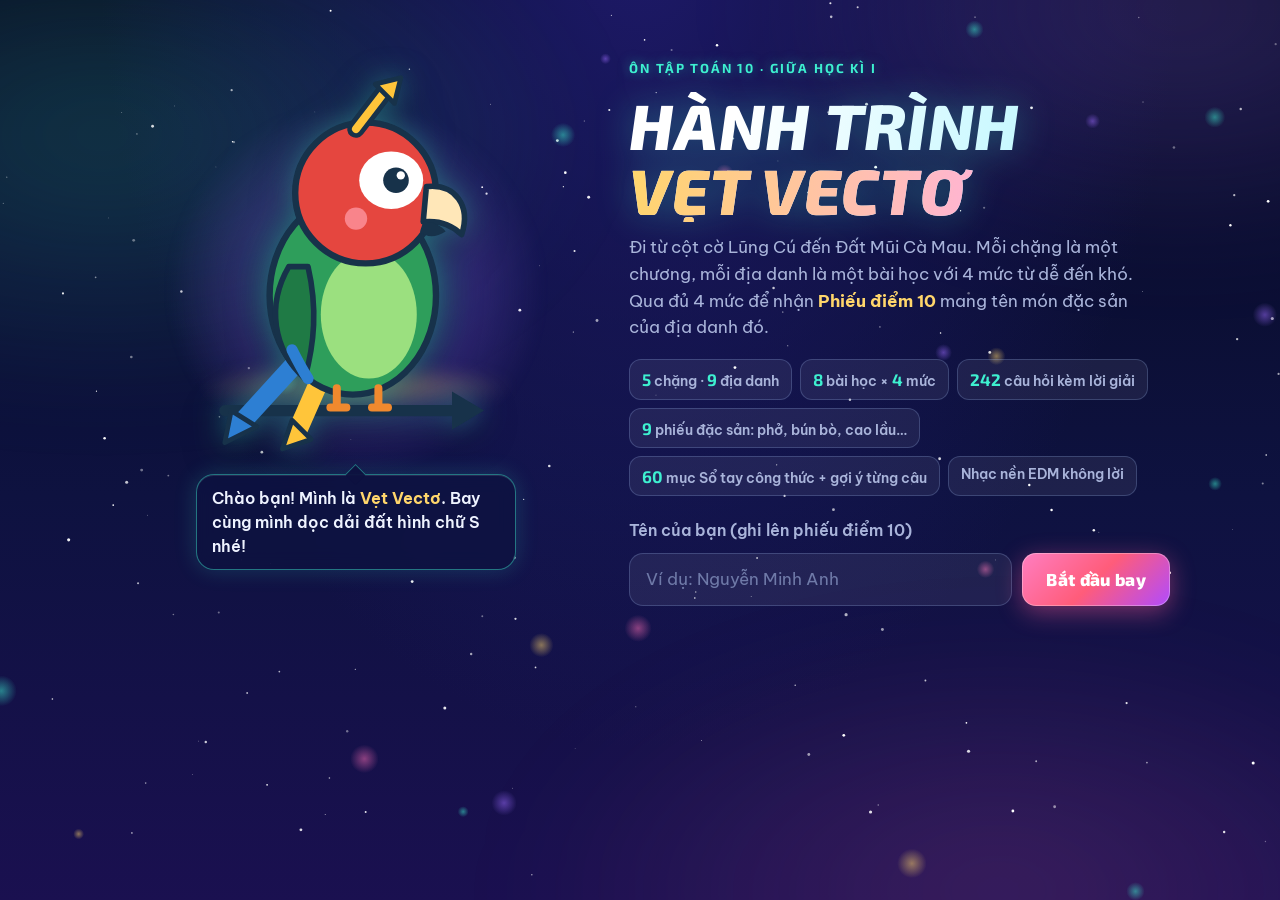
==== index.html @ 71b5158f "Tự luận dùng hạt mở lời giải (không chấm điểm); thêm hình minh họa bài thực tế - Hang Sơn Đoòng: bỏ " ====
<!doctype html>
<html lang="vi">
<head>
<meta charset="utf-8">
<meta name="viewport" content="width=device-width,initial-scale=1,viewport-fit=cover">
<title>Hành trình Vẹt Vectơ · Toán 10</title>
<meta name="description" content="Game ôn tập Toán 10 giữa học kì I: đi khắp bản đồ Việt Nam cùng Vẹt Vectơ, 4 mức Nhận biết – Vận dụng cao, nhận Phiếu điểm 10 đặc sản.">
<meta name="theme-color" content="#070A22">
<meta property="og:title" content="Hành trình Vẹt Vectơ · Toán 10">
<meta property="og:description" content="Ôn Toán 10 giữa kì I qua 8 địa danh Việt Nam, sổ tay công thức, hộp quẻ học tập.">
<link rel="icon" href="data:image/svg+xml,%3Csvg%20xmlns%3D%22http%3A//www.w3.org/2000/svg%22%20viewBox%3D%220%200%2060%2060%22%3E%3Cpath%20d%3D%22M30%208l4-7%203%208%22%20fill%3D%22%23FFC53A%22%20stroke%3D%22%2317324A%22%20stroke-width%3D%222%22%20stroke-linejoin%3D%22round%22/%3E%3Ccircle%20cx%3D%2228%22%20cy%3D%2232%22%20r%3D%2220%22%20fill%3D%22%23E5463F%22%20stroke%3D%22%2317324A%22%20stroke-width%3D%222.5%22/%3E%3Cellipse%20cx%3D%2235%22%20cy%3D%2228%22%20rx%3D%229%22%20ry%3D%228%22%20fill%3D%22%23fff%22/%3E%3Ccircle%20cx%3D%2236%22%20cy%3D%2228%22%20r%3D%223.4%22%20fill%3D%22%2317324A%22/%3E%3Cpath%20d%3D%22M44%2030c8%200%2012%206%209%2012-3-3-6-4-10-3z%22%20fill%3D%22%23FFE7B8%22%20stroke%3D%22%2317324A%22%20stroke-width%3D%222.2%22%20stroke-linejoin%3D%22round%22/%3E%3C/svg%3E">
<style>[hidden]{display:none!important}body{margin:0}</style>
</head>
<body>
<link rel="preconnect" href="https://fonts.googleapis.com">
<link rel="preconnect" href="https://fonts.gstatic.com" crossorigin>
<link rel="stylesheet" href="https://fonts.googleapis.com/css2?family=Exo+2:ital,wght@0,600;0,700;0,800;1,700;1,800&family=Be+Vietnam+Pro:wght@400;500;600;700&display=swap">
<style>
/* Layout: game board on a starry aurora night — glass HUD on top; luminous Vietnam map left, glass stage panel right (stacked on phones); quiz, rewards and holo cards open as full screens over the board. One deliberate dark world. */
:root{
  --night:#070A22; --night-2:#0E1240; --night-3:#1A1050;
  --glass:rgba(255,255,255,.065); --glass-2:rgba(255,255,255,.11); --glass-line:rgba(170,200,255,.22); --glass-hi:rgba(255,255,255,.35);
  --text:#EEF3FF; --text-soft:#A9B4DA; --text-dim:#6F7AA8;
  --aqua:#3EF0D0; --violet:#9B6BFF; --pink:#FF6FB5; --gold:#FFD66B; --gold-deep:#F2A93B; --sky-blue:#5CC8FF;
  --good:#37F2A0; --good-bg:rgba(55,242,160,.12); --bad:#FF5C7A; --bad-bg:rgba(255,92,122,.12);
  --lv1:linear-gradient(135deg,#5CC8FF,#3E7BFF); --lv2:linear-gradient(135deg,#3EF0D0,#1FA88F); --lv3:linear-gradient(135deg,#FFD66B,#F28A2E); --lv4:linear-gradient(135deg,#FF6FB5,#B04BFF);
  --red:linear-gradient(135deg,#FF6FB5,#FF5C7A);
  --sea:#0C1C4A; --sea-ink:#8FD8FF; --land:#2BC48A; --land-edge:#B6FFE0; --neighbor:#141238; --neighbor-ink:#5B5E9C;
  --display:"Exo 2","Be Vietnam Pro",system-ui,sans-serif;
  --body:"Be Vietnam Pro",system-ui,-apple-system,"Segoe UI",sans-serif;
  --r:20px;
  color-scheme:dark;
}
*{box-sizing:border-box}
html,body{height:100%}
body{margin:0;font-family:var(--body);font-size:16px;line-height:1.55;color:var(--text);background:var(--night);
  background-image:radial-gradient(ellipse at 50% -10%,#1E1A6B 0,transparent 60%),linear-gradient(180deg,var(--night) 0,var(--night-2) 55%,var(--night-3) 100%);
  background-attachment:fixed;overflow-x:hidden}
body::before{content:"";position:fixed;inset:-20%;z-index:-2;pointer-events:none;filter:blur(60px);opacity:.55;
  background:radial-gradient(40% 30% at 20% 25%,rgba(62,240,208,.35),transparent 70%),radial-gradient(35% 28% at 80% 15%,rgba(155,107,255,.45),transparent 70%),radial-gradient(40% 30% at 70% 85%,rgba(255,111,181,.28),transparent 70%);
  animation:aurora 22s ease-in-out infinite alternate}
@keyframes aurora{0%{transform:translate3d(0,0,0) rotate(0)}50%{transform:translate3d(3%,-2%,0) rotate(6deg)}100%{transform:translate3d(-3%,2%,0) rotate(-4deg)}}
#sky{position:fixed;inset:0;z-index:-1;pointer-events:none;width:100%;height:100%}
button{font:inherit;color:inherit;cursor:pointer}
button:focus-visible,input:focus-visible,textarea:focus-visible,[tabindex]:focus-visible{outline:2px solid var(--gold);outline-offset:3px}
h1,h2,h3{font-family:var(--display);line-height:1.15;margin:0;text-wrap:balance;letter-spacing:.01em}
.sr{position:absolute;width:1px;height:1px;overflow:hidden;clip:rect(0 0 0 0)}
.glass{background:var(--glass);border:1px solid var(--glass-line);backdrop-filter:blur(14px) saturate(140%);-webkit-backdrop-filter:blur(14px) saturate(140%)}

/* ---------- HUD ---------- */
.hud{position:sticky;top:env(safe-area-inset-top,0px);z-index:30;display:flex;align-items:center;gap:10px;flex-wrap:wrap;
  padding:10px 16px;background:rgba(9,12,40,.62);backdrop-filter:blur(16px);-webkit-backdrop-filter:blur(16px);border-bottom:1px solid var(--glass-line);box-shadow:0 10px 30px rgba(0,0,0,.25)}
.brand{display:flex;align-items:center;gap:8px;margin-right:auto;background:none;border:0;padding:0}
.brand svg{width:40px;height:40px;filter:drop-shadow(0 0 8px rgba(255,111,181,.6))}
.brand b{font-family:var(--display);font-size:1.35rem;font-weight:800;font-style:italic;letter-spacing:.02em;
  background:linear-gradient(90deg,#fff,var(--aqua));-webkit-background-clip:text;background-clip:text;color:transparent}
.brand b span{background:linear-gradient(90deg,var(--gold),var(--pink));-webkit-background-clip:text;background-clip:text;color:transparent}
.chip{display:inline-flex;align-items:center;gap:6px;padding:4px 12px 4px 6px;border-radius:999px;background:var(--glass);border:1px solid var(--glass-line);
  font-family:var(--display);font-weight:700;font-size:1.05rem;font-variant-numeric:tabular-nums;white-space:nowrap;box-shadow:inset 0 1px 0 rgba(255,255,255,.12)}
.chip svg{width:24px;height:24px;flex:none;filter:drop-shadow(0 0 6px rgba(255,214,107,.55))}
button.chip:hover{border-color:var(--gold);box-shadow:0 0 16px rgba(255,214,107,.35)}
.iconbtn{width:42px;height:42px;border-radius:12px;border:1px solid var(--glass-line);background:var(--glass);display:grid;place-items:center;color:var(--text)}
.iconbtn svg{width:22px;height:22px}
.iconbtn:hover{border-color:var(--aqua);box-shadow:0 0 14px rgba(62,240,208,.35)}
.player{font-weight:600;color:var(--text-soft);font-size:.9rem;max-width:12ch;overflow:hidden;text-overflow:ellipsis;white-space:nowrap}

main{padding-inline:16px;padding-block:18px 40px;max-width:1240px;margin:0 auto;position:relative}
.screen[hidden]{display:none!important}
.screen{animation:fadeup .45s ease both}
@keyframes fadeup{from{opacity:.001;transform:translateY(10px)}to{opacity:1;transform:none}}

/* ---------- buttons ---------- */
.btn{position:relative;overflow:hidden;display:inline-flex;align-items:center;justify-content:center;gap:8px;border:0;border-radius:14px;padding:12px 24px;
  font-family:var(--display);font-weight:800;font-size:1.08rem;letter-spacing:.02em;color:#2A1600;
  background:linear-gradient(180deg,#FFE9A3,var(--gold) 45%,var(--gold-deep));box-shadow:0 0 0 1px rgba(255,255,255,.35) inset,0 6px 22px rgba(255,190,80,.35);transition:transform .12s, box-shadow .2s, filter .2s}
.btn::after{content:"";position:absolute;top:0;left:-60%;width:40%;height:100%;background:linear-gradient(100deg,transparent,rgba(255,255,255,.55),transparent);transform:skewX(-20deg);transition:left .6s}
.btn:hover::after{left:120%}
.btn:hover{filter:brightness(1.07);box-shadow:0 0 0 1px rgba(255,255,255,.4) inset,0 8px 30px rgba(255,190,80,.5)}
.btn:active{transform:translateY(2px) scale(.98)}
.btn.red{color:#fff;background:linear-gradient(135deg,#FF7EC1,#FF5C7A 50%,#B04BFF);box-shadow:0 0 0 1px rgba(255,255,255,.3) inset,0 6px 24px rgba(255,92,150,.45)}
.btn.green{color:#04261C;background:linear-gradient(135deg,#9BFFE8,var(--aqua) 50%,#1FC9A6);box-shadow:0 0 0 1px rgba(255,255,255,.35) inset,0 6px 24px rgba(62,240,208,.4)}
.btn.ghost{color:var(--text);background:var(--glass);border:1px solid var(--glass-line);box-shadow:inset 0 1px 0 rgba(255,255,255,.12)}
.btn.ghost:hover{border-color:var(--aqua);box-shadow:0 0 18px rgba(62,240,208,.3)}
.btn:disabled{opacity:.4;cursor:not-allowed;transform:none;filter:none}
.btn.small{padding:8px 16px;font-size:.98rem;border-radius:12px}

/* ---------- welcome ---------- */
.welcome{display:grid;grid-template-columns:minmax(0,1fr) minmax(0,1.1fr);gap:28px;align-items:center;max-width:1060px;margin:3vh auto 0}
.welcome .stage{position:relative;display:flex;flex-direction:column;align-items:center;gap:18px}
.welcome .stage::before{content:"";position:absolute;top:4%;left:50%;width:min(380px,90%);aspect-ratio:1;transform:translateX(-50%);border-radius:50%;
  background:radial-gradient(circle,rgba(62,240,208,.35),rgba(155,107,255,.18) 45%,transparent 70%);filter:blur(6px);animation:breathe 4s ease-in-out infinite}
.welcome .stage::after{content:"";position:absolute;top:58%;left:50%;width:min(320px,80%);height:46px;transform:translateX(-50%);border-radius:50%;
  background:radial-gradient(ellipse,rgba(255,214,107,.5),transparent 70%);filter:blur(8px)}
@keyframes breathe{0%,100%{opacity:.75;transform:translateX(-50%) scale(.96)}50%{opacity:1;transform:translateX(-50%) scale(1.04)}}
.welcome .stage .big-parrot{width:min(320px,80%);position:relative;z-index:1}
.welcome .bubble{max-width:320px;position:relative;z-index:1}
.welcome h1{font-size:clamp(2.4rem,5.4vw,4rem);font-weight:800;font-style:italic;text-transform:uppercase;line-height:1.02;
  background:linear-gradient(100deg,#fff 10%,#BFF7FF 40%,var(--aqua) 60%,#fff 90%);background-size:200% 100%;-webkit-background-clip:text;background-clip:text;color:transparent;
  filter:drop-shadow(0 0 18px rgba(62,240,208,.35));animation:sheen 6s linear infinite}
.welcome h1 em{font-style:italic;display:block;background:linear-gradient(100deg,var(--gold),#FFB3D6,var(--pink),var(--gold));background-size:200% 100%;-webkit-background-clip:text;background-clip:text;color:transparent;animation:sheen 5s linear infinite}
@keyframes sheen{to{background-position:-200% 0}}
.welcome .lead{font-size:1.08rem;color:var(--text-soft);max-width:48ch;margin:12px 0 18px}
.welcome .lead b{color:var(--gold)}
.facts{display:flex;flex-wrap:wrap;gap:8px;margin:0 0 22px;padding:0;list-style:none}
.facts li{background:var(--glass);border:1px solid var(--glass-line);border-radius:12px;padding:6px 12px;font-weight:600;font-size:.9rem;color:var(--text-soft)}
.facts li b{font-family:var(--display);color:var(--aqua);font-size:1.05rem}
.namebox{display:flex;gap:10px;flex-wrap:wrap}
.namebox input{flex:1 1 220px;min-width:0;font:inherit;font-size:1.08rem;padding:12px 16px;border-radius:14px;border:1px solid var(--glass-line);background:rgba(255,255,255,.07);color:var(--text)}
.namebox input::placeholder{color:var(--text-dim)}
.namebox input:focus{border-color:var(--aqua);box-shadow:0 0 0 3px rgba(62,240,208,.18)}
.namebox label{flex-basis:100%;font-weight:600;color:var(--text-soft)}
.eyebrow{font-family:var(--display);font-weight:700;font-size:.82rem;letter-spacing:.14em;text-transform:uppercase;color:var(--aqua);text-shadow:0 0 12px rgba(62,240,208,.5)}

/* ---------- parrot ---------- */
.parrot{overflow:visible;filter:drop-shadow(0 0 14px rgba(62,240,208,.35)) drop-shadow(0 10px 18px rgba(0,0,0,.35))}
.parrot .eye-happy,.parrot .eye-sad{display:none}
.parrot.happy .eye-open,.parrot.sad .eye-open{display:none}
.parrot.happy .eye-happy{display:inline}
.parrot.sad .eye-sad{display:inline}
.parrot .bob{animation:bob 2.6s ease-in-out infinite;transform-origin:100px 200px}
.parrot.jump .bob{animation:jump .6s ease-out}
.parrot.shake .bob{animation:shake .5s ease-in-out}
.parrot .crest{transform-origin:112px 36px;animation:crest 3.2s ease-in-out infinite}
.parrot.happy{filter:drop-shadow(0 0 22px rgba(55,242,160,.7)) drop-shadow(0 10px 18px rgba(0,0,0,.35))}
.parrot.sad{filter:drop-shadow(0 0 18px rgba(255,92,122,.6)) drop-shadow(0 10px 18px rgba(0,0,0,.35))}
@keyframes bob{0%,100%{transform:translateY(0)}50%{transform:translateY(-6px)}}
@keyframes jump{0%{transform:translateY(0)}35%{transform:translateY(-26px) rotate(-4deg)}70%{transform:translateY(0)}85%{transform:translateY(-6px)}100%{transform:translateY(0)}}
@keyframes shake{0%,100%{transform:translateX(0)}20%{transform:translateX(-8px) rotate(-3deg)}40%{transform:translateX(7px) rotate(3deg)}60%{transform:translateX(-5px)}80%{transform:translateX(4px)}}
@keyframes crest{0%,100%{transform:rotate(0)}50%{transform:rotate(7deg)}}
.bubble{background:rgba(14,18,64,.78);border:1px solid rgba(62,240,208,.45);border-radius:18px;padding:11px 15px;font-weight:600;font-size:.97rem;position:relative;color:var(--text);
  box-shadow:0 0 22px rgba(62,240,208,.18),inset 0 1px 0 rgba(255,255,255,.1);backdrop-filter:blur(10px);-webkit-backdrop-filter:blur(10px)}
.bubble b{color:var(--gold)}
.bubble::after{content:"";position:absolute;left:50%;top:-8px;margin-left:-8px;width:14px;height:14px;background:rgba(14,18,64,.95);border-left:1px solid rgba(62,240,208,.45);border-top:1px solid rgba(62,240,208,.45);transform:rotate(45deg)}

/* ---------- map screen ---------- */
.board{display:grid;grid-template-columns:minmax(0,1.15fr) minmax(0,1fr);gap:22px;align-items:start}
.mapcard{position:relative;border-radius:26px;padding:8px;background:linear-gradient(160deg,rgba(62,240,208,.35),rgba(155,107,255,.25) 40%,rgba(255,111,181,.25));box-shadow:0 0 40px rgba(92,200,255,.18),0 20px 50px rgba(0,0,0,.4)}
.map{display:block;width:100%;height:auto;max-height:calc(100vh - 130px);border-radius:20px;background:var(--neighbor)}
.map .node{cursor:pointer;transition:transform .2s}
.map .node:focus{outline:none}
.map .node:focus-visible .ring{stroke:var(--gold);stroke-width:4}
.map .node.locked{cursor:not-allowed}
.map .pulse{animation:pulse 1.8s ease-out infinite;transform-box:fill-box;transform-origin:center}
@keyframes pulse{0%{transform:scale(1);opacity:.85}100%{transform:scale(2.1);opacity:0}}
.map .tag rect{fill:rgba(8,10,36,.82);stroke:rgba(160,210,255,.45);stroke-width:1.5}
.map .tag text{font-family:var(--display);font-weight:700;fill:#EAF2FF}
.map .node.locked .tag text{fill:#8C93C0}
.map .node.sel .tag rect{fill:rgba(255,214,107,.95);stroke:#fff}
.map .node.sel .tag text{fill:#2A1600}
.map .route{fill:none;stroke:rgba(190,230,255,.55);stroke-width:4;stroke-dasharray:1 12;stroke-linecap:round}
.map .route.done{stroke:var(--gold);stroke-dasharray:14 10;stroke-width:5;filter:url(#glow);animation:flow 1.6s linear infinite}
@keyframes flow{to{stroke-dashoffset:-48}}
.map .token{animation:bob 2.4s ease-in-out infinite;filter:drop-shadow(0 0 10px rgba(255,111,181,.8))}
.map .twinkle{animation:tw 3s ease-in-out infinite}
@keyframes tw{0%,100%{opacity:.2}50%{opacity:1}}

.panel{display:flex;flex-direction:column;gap:16px;min-width:0}
.stagecard{position:relative;border-radius:24px;overflow:hidden;background:linear-gradient(180deg,rgba(30,32,96,.86),rgba(16,16,58,.9));border:1px solid var(--glass-line);
  backdrop-filter:blur(16px);-webkit-backdrop-filter:blur(16px);box-shadow:0 20px 50px rgba(0,0,0,.35),inset 0 1px 0 rgba(255,255,255,.12)}
.stagehead{display:flex;gap:14px;align-items:center;padding:18px;background:linear-gradient(120deg,rgba(62,240,208,.16),rgba(155,107,255,.14) 60%,transparent)}
.stagehead .lmk{width:78px;height:78px;flex:none;border-radius:22px;background:radial-gradient(circle at 35% 30%,#fff,#DDF6FF 60%,#AEE4FF);display:grid;place-items:center;
  box-shadow:0 0 0 2px rgba(255,255,255,.6),0 0 26px rgba(92,200,255,.55)}
.stagehead .lmk svg{width:60px;height:60px}
.stagehead h2{font-size:1.65rem;font-weight:800}
.stagehead p{margin:2px 0 0;color:var(--text-soft);font-weight:600}
.stagebody{padding:6px 18px 18px}
.placenote{font-size:.93rem;color:var(--text-soft);margin:8px 0 12px}
.levels{list-style:none;margin:0;padding:0;display:grid;gap:10px}
.level{display:grid;grid-template-columns:auto minmax(0,1fr) auto;gap:12px;align-items:center;padding:10px 12px;border-radius:16px;border:1px solid var(--glass-line);background:rgba(255,255,255,.05);transition:border-color .2s, box-shadow .2s, transform .2s}
.level:not(.locked):hover{border-color:rgba(62,240,208,.6);box-shadow:0 0 22px rgba(62,240,208,.15);transform:translateX(2px)}
.level.locked{background:rgba(255,255,255,.02);color:var(--text-dim)}
.lvbadge{width:46px;height:46px;border-radius:14px;display:grid;place-items:center;color:#fff;font-family:var(--display);font-weight:800;font-size:1.35rem;box-shadow:0 0 18px rgba(255,255,255,.2),inset 0 1px 0 rgba(255,255,255,.5);text-shadow:0 1px 2px rgba(0,0,0,.35)}
.level.locked .lvbadge{background:#2A3160!important;box-shadow:none;color:#6F7AA8}
.lvname{font-family:var(--display);font-weight:700;font-size:1.08rem;line-height:1.15}
.lvsub{font-size:.84rem;color:var(--text-soft)}
.level.locked .lvsub{color:var(--text-dim)}
.stars{display:inline-flex;gap:2px;vertical-align:middle}
.stars svg{width:18px;height:18px}
.lockic svg{opacity:.8}
.reward{position:relative;display:flex;gap:12px;align-items:center;margin-top:14px;padding:12px;border-radius:18px;overflow:hidden;
  background:linear-gradient(120deg,rgba(255,214,107,.14),rgba(255,111,181,.10));border:1px solid rgba(255,214,107,.45)}
.reward.got{box-shadow:0 0 26px rgba(255,214,107,.3)}
.reward.got::after{content:"";position:absolute;inset:0;background:linear-gradient(100deg,transparent 30%,rgba(255,255,255,.18) 50%,transparent 70%);background-size:250% 100%;animation:sheen 3s linear infinite;pointer-events:none}
.reward b{font-family:var(--display);font-size:1.1rem;display:block;line-height:1.2}
.reward small{display:block;color:var(--text-soft);font-size:.85rem}
.reward .rw-k{font-family:var(--display);font-weight:800;letter-spacing:.12em;text-transform:uppercase;color:var(--gold);font-size:.74rem}
.bar{height:8px;border-radius:99px;background:rgba(255,255,255,.08);overflow:hidden;margin-top:7px}
.bar i{display:block;height:100%;background:linear-gradient(90deg,var(--gold),var(--pink));width:0;transition:width .6s;box-shadow:0 0 12px rgba(255,214,107,.7)}
.tipcard{border-radius:20px;border:1px solid var(--glass-line);background:rgba(20,22,70,.8);backdrop-filter:blur(12px);-webkit-backdrop-filter:blur(12px);padding:14px 16px;display:flex;gap:12px;align-items:center}
.tipcard svg{width:52px;height:52px;flex:none;filter:drop-shadow(0 0 8px rgba(255,111,181,.6))}
.tipcard p{margin:0;font-size:.95rem;color:var(--text-soft)}
.tipcard b{color:var(--gold);font-family:var(--display)}
.sibs{display:flex;flex-direction:column;gap:8px;margin:10px 0 2px;padding:10px 12px;border-radius:14px;background:rgba(255,255,255,.04);border:1px solid rgba(255,255,255,.08)}
.sibs-l{font-family:var(--display);font-weight:700;font-size:.92rem;color:var(--sky-blue);line-height:1.25}
.sibchips{display:flex;gap:8px;flex-wrap:wrap}
.sib{display:inline-flex;align-items:center;gap:6px;border:1px solid var(--glass-line);background:rgba(255,255,255,.05);border-radius:999px;padding:3px 12px 3px 4px;font-weight:600;font-size:.86rem;color:var(--text)}
.sib svg{width:26px;height:26px;border-radius:50%;background:#EAF6FF;padding:2px}
.sib.on{border-color:var(--gold);background:rgba(255,214,107,.16);box-shadow:0 0 14px rgba(255,214,107,.3)}
.sib.off{color:var(--text-dim)}
.sib.off svg{background:#2A3160}

/* ---------- food medallion ---------- */
.foodbadge{width:62px;height:62px;flex:none;border-radius:50%;display:grid;place-items:center;
  background:radial-gradient(circle at 35% 30%,#fff,#FFF4DA 60%,#FFE1A8);box-shadow:0 0 0 2px rgba(255,255,255,.7),0 0 0 4px rgba(255,111,181,.55),0 0 22px rgba(255,111,181,.45)}
.foodbadge svg{width:48px;height:48px}
.foodbadge.gold{box-shadow:0 0 0 2px #fff,0 0 0 4px var(--gold),0 0 26px rgba(255,214,107,.7)}
.reward:not(.got) .foodbadge{filter:saturate(.55) brightness(.92)}
.slot:not(.has) .foodbadge{filter:grayscale(1) brightness(.5);box-shadow:0 0 0 2px rgba(255,255,255,.15)}

/* ---------- quiz ---------- */
.quiztop{display:flex;align-items:center;gap:12px;flex-wrap:wrap;margin-bottom:14px}
.quiztop .where{font-family:var(--display);font-weight:700;font-size:1.12rem;margin-right:auto;min-width:0}
.quiztop .where small{display:block;font-family:var(--body);font-weight:600;font-size:.82rem;color:var(--text-soft)}
.pips{display:flex;gap:6px}
.pips i{width:26px;height:8px;border-radius:99px;background:rgba(255,255,255,.1);border:1px solid rgba(255,255,255,.12);transition:all .3s}
.pips i.ok{background:var(--good);border-color:var(--good);box-shadow:0 0 10px var(--good)}
.pips i.no{background:var(--bad);border-color:var(--bad);box-shadow:0 0 10px var(--bad)}
.pips i.now{border-color:var(--gold);background:rgba(255,214,107,.35);box-shadow:0 0 10px rgba(255,214,107,.6)}
.hearts{display:flex;gap:3px}
.hearts svg{width:28px;height:28px;filter:drop-shadow(0 0 6px rgba(255,92,122,.75))}
.hearts svg.lost{opacity:.18;filter:grayscale(1)}
.quizgrid{display:grid;grid-template-columns:220px minmax(0,1fr);gap:20px;align-items:start}
.coach{position:sticky;top:90px;display:flex;flex-direction:column;align-items:center;gap:10px}
.coach::before{content:"";position:absolute;top:0;left:50%;width:200px;height:200px;transform:translateX(-50%);border-radius:50%;background:radial-gradient(circle,rgba(62,240,208,.28),transparent 65%);pointer-events:none}
.coach .bubble{width:100%}
.coach .parrot{width:190px;position:relative}
.qcard{position:relative;border-radius:26px;padding:22px 24px;min-width:0;background:linear-gradient(180deg,rgba(30,32,96,.9),rgba(16,16,58,.92));border:1px solid var(--glass-line);
  backdrop-filter:blur(18px);-webkit-backdrop-filter:blur(18px);box-shadow:0 24px 60px rgba(0,0,0,.4),inset 0 1px 0 rgba(255,255,255,.14)}
.qcard::before{content:"";position:absolute;inset:-1px;border-radius:26px;padding:1px;background:linear-gradient(140deg,rgba(62,240,208,.7),transparent 35%,transparent 65%,rgba(155,107,255,.7));
  -webkit-mask:linear-gradient(#000 0 0) content-box,linear-gradient(#000 0 0);-webkit-mask-composite:xor;mask-composite:exclude;pointer-events:none}
.qmeta{display:flex;gap:8px;flex-wrap:wrap;margin-bottom:12px}
.pill{font-family:var(--display);font-weight:700;font-size:.82rem;padding:3px 12px;border-radius:99px;background:rgba(255,255,255,.07);border:1px solid var(--glass-line);color:var(--text-soft)}
.pill.lv{color:#fff;border:0}
.qtext{font-size:1.16rem;font-weight:500;margin:0 0 18px;overflow-x:auto;overflow-y:hidden}
.opts{display:grid;grid-template-columns:repeat(2,minmax(0,1fr));gap:12px}
.opts.long{grid-template-columns:minmax(0,1fr)}
.opt{position:relative;display:flex;gap:12px;align-items:center;text-align:left;padding:13px 14px;border-radius:16px;border:1px solid var(--glass-line);background:rgba(255,255,255,.06);
  min-width:0;font-size:1.05rem;color:var(--text);transition:transform .12s, border-color .2s, box-shadow .2s, background .2s}
.opt:hover:not(:disabled){border-color:var(--aqua);background:rgba(62,240,208,.08);box-shadow:0 0 22px rgba(62,240,208,.22);transform:translateY(-2px)}
.opt:active:not(:disabled){transform:scale(.98)}
.opt .k{flex:none;width:34px;height:34px;border-radius:10px;display:grid;place-items:center;font-family:var(--display);font-weight:800;color:var(--aqua);background:rgba(62,240,208,.1);border:1px solid rgba(62,240,208,.4)}
.opt .v{min-width:0;overflow-x:auto;overflow-y:hidden}
.opt.right{border-color:var(--good);background:var(--good-bg);box-shadow:0 0 26px rgba(55,242,160,.35);animation:glowpop .5s ease}
.opt.right .k{background:var(--good);color:#04261C;border-color:var(--good)}
.opt.wrong{border-color:var(--bad);background:var(--bad-bg);box-shadow:0 0 24px rgba(255,92,122,.35);animation:shakeX .45s ease}
.opt.wrong .k{background:var(--bad);color:#fff;border-color:var(--bad)}
@keyframes glowpop{0%{transform:scale(1)}40%{transform:scale(1.03)}100%{transform:scale(1)}}
@keyframes shakeX{0%,100%{transform:translateX(0)}25%{transform:translateX(-6px)}50%{transform:translateX(5px)}75%{transform:translateX(-3px)}}
.opt.gone{opacity:.18}
.opt:disabled{cursor:default}
.tfrow{display:grid;grid-template-columns:minmax(0,1fr) auto;gap:12px;align-items:center;padding:11px 12px;border-radius:14px;border:1px solid var(--glass-line);margin-bottom:9px;background:rgba(255,255,255,.05)}
.tfrow .s{min-width:0;overflow-x:auto;overflow-y:hidden}
.tfrow .s b{font-family:var(--display);margin-right:4px;color:var(--aqua)}
.seg{display:inline-flex;border:1px solid rgba(255,255,255,.25);border-radius:12px;overflow:hidden;background:rgba(0,0,0,.2)}
.seg button{border:0;background:transparent;padding:7px 14px;font-family:var(--display);font-weight:700;color:var(--text-soft)}
.seg button+button{border-left:1px solid rgba(255,255,255,.2)}
.seg button[aria-pressed="true"]{background:linear-gradient(135deg,var(--violet),#5B6CFF);color:#fff;box-shadow:0 0 14px rgba(155,107,255,.6)}
.tfrow.right{border-color:var(--good);background:var(--good-bg);box-shadow:0 0 16px rgba(55,242,160,.2)}
.tfrow.wrong{border-color:var(--bad);background:var(--bad-bg);box-shadow:0 0 16px rgba(255,92,122,.2)}
.tfrow .ans{font-family:var(--display);font-weight:800;font-size:.9rem;color:var(--gold)}
.numrow{display:flex;gap:10px;flex-wrap:wrap;align-items:center}
.numrow input{flex:1 1 180px;min-width:0;font:inherit;font-size:1.35rem;font-family:var(--display);font-weight:700;padding:11px 16px;border-radius:14px;border:1px solid rgba(62,240,208,.55);background:rgba(0,0,0,.25);color:var(--text);box-shadow:0 0 18px rgba(62,240,208,.15) inset}
.numrow input:focus{box-shadow:0 0 0 3px rgba(62,240,208,.2),0 0 18px rgba(62,240,208,.15) inset}
.numrow input.right{border-color:var(--good);box-shadow:0 0 22px rgba(55,242,160,.4)}
.numrow input.wrong{border-color:var(--bad);box-shadow:0 0 22px rgba(255,92,122,.4)}
.hint{font-size:.85rem;color:var(--text-dim);margin-top:6px}
.actions{display:flex;gap:10px;flex-wrap:wrap;justify-content:space-between;align-items:center;margin-top:16px}
.feedback{margin-top:16px;border-radius:18px;padding:14px 16px;border:1px solid;animation:fadeup .35s ease both}
.feedback.good{background:linear-gradient(120deg,rgba(55,242,160,.14),rgba(62,240,208,.06));border-color:rgba(55,242,160,.6);box-shadow:0 0 28px rgba(55,242,160,.18)}
.feedback.bad{background:linear-gradient(120deg,rgba(255,92,122,.14),rgba(155,107,255,.06));border-color:rgba(255,92,122,.6);box-shadow:0 0 28px rgba(255,92,122,.16)}
.feedback h3{font-size:1.28rem;font-weight:800}
.feedback.good h3{color:var(--good);text-shadow:0 0 14px rgba(55,242,160,.6)} .feedback.bad h3{color:var(--bad);text-shadow:0 0 14px rgba(255,92,122,.5)}
.feedback .sol{margin:6px 0 0;overflow-x:auto;overflow-y:hidden;color:var(--text)}
.feedback .sol b{font-family:var(--display);color:var(--gold)}

/* ---------- overlays ---------- */
.overlay{position:fixed;inset:0;z-index:50;background:radial-gradient(circle at 50% 40%,rgba(30,20,90,.6),rgba(3,4,18,.86));backdrop-filter:blur(6px);-webkit-backdrop-filter:blur(6px);display:grid;place-items:center;padding:16px;overflow-y:auto;animation:fadein .25s ease}
@keyframes fadein{from{opacity:0}to{opacity:1}}
.modal{position:relative;width:min(560px,100%);padding:24px;max-height:calc(100vh - 32px);overflow-y:auto;border-radius:28px;
  background:linear-gradient(180deg,rgba(28,30,92,.92),rgba(14,14,52,.95));border:1px solid rgba(170,200,255,.3);box-shadow:0 0 60px rgba(155,107,255,.35),0 30px 80px rgba(0,0,0,.55);animation:zoomin .35s cubic-bezier(.2,1.3,.4,1) both}
@keyframes zoomin{from{transform:scale(.88);opacity:0}to{transform:none;opacity:1}}
.modal.wide{width:min(760px,100%)}
.modal h2{font-size:1.9rem;font-weight:800}
.modal p{color:var(--text-soft)}
.modal .x{position:absolute;top:12px;right:12px}
.result{text-align:center;overflow:hidden}
.result::before{content:"";position:absolute;top:-40%;left:50%;width:520px;height:520px;margin-left:-260px;border-radius:50%;pointer-events:none;
  background:repeating-conic-gradient(from 0deg,rgba(255,214,107,.16) 0 10deg,transparent 10deg 20deg);animation:spin 18s linear infinite;-webkit-mask:radial-gradient(circle,#000 20%,transparent 65%);mask:radial-gradient(circle,#000 20%,transparent 65%)}
.result > *{position:relative}
@keyframes spin{to{transform:rotate(360deg)}}
.result h2{background:linear-gradient(90deg,var(--gold),#fff,var(--gold));-webkit-background-clip:text;background-clip:text;color:transparent;filter:drop-shadow(0 0 14px rgba(255,214,107,.5));font-style:italic;text-transform:uppercase}
.result .bigstars{display:flex;justify-content:center;gap:8px;margin:12px 0}
.result .bigstars svg{width:66px;height:66px}
.result .bigstars svg.on{animation:pop .55s ease-out both;filter:drop-shadow(0 0 14px rgba(255,214,107,.85))}
.result .bigstars svg:nth-child(2).on{animation-delay:.2s}
.result .bigstars svg:nth-child(3).on{animation-delay:.4s}
@keyframes pop{0%{transform:scale(0) rotate(-40deg)}70%{transform:scale(1.3)}100%{transform:scale(1)}}
.stats{display:flex;justify-content:center;gap:12px;flex-wrap:wrap;margin:8px 0 18px}
.stats div{background:rgba(255,255,255,.06);border-radius:14px;padding:8px 14px;border:1px solid var(--glass-line)}
.stats b{display:block;font-family:var(--display);font-size:1.55rem;line-height:1.1;font-variant-numeric:tabular-nums;color:var(--aqua)}
.stats span{font-size:.8rem;color:var(--text-soft);font-weight:600}
.btnrow{display:flex;gap:10px;justify-content:center;flex-wrap:wrap}

/* ---------- PHIẾU ĐIỂM 10: thẻ hologram ---------- */
.ticket{position:relative;isolation:isolate;border-radius:22px;padding:22px 20px 18px;text-align:center;color:var(--text);overflow:hidden;
  background:radial-gradient(120% 80% at 50% 0%,#3B2A8C 0,#1A1450 45%,#0D0B2E 100%)}
.ticket::before{content:"";position:absolute;inset:0;z-index:-1;border-radius:22px;padding:3px;
  background:conic-gradient(from var(--ang,0deg),var(--aqua),var(--violet),var(--pink),var(--gold),var(--aqua));animation:rotang 5s linear infinite;
  -webkit-mask:linear-gradient(#000 0 0) content-box,linear-gradient(#000 0 0);-webkit-mask-composite:xor;mask-composite:exclude}
.ticket::after{content:"";position:absolute;inset:0;z-index:2;pointer-events:none;background:linear-gradient(115deg,transparent 30%,rgba(255,255,255,.22) 45%,rgba(120,255,240,.18) 50%,transparent 62%);background-size:260% 100%;animation:sheen 3.6s linear infinite;mix-blend-mode:screen}
@property --ang{syntax:"<angle>";inherits:false;initial-value:0deg}
@keyframes rotang{to{--ang:360deg}}
.ticket.gold{background:radial-gradient(120% 80% at 50% 0%,#7A4A10 0,#3A2208 50%,#170D02 100%)}
.ticket.gold::before{background:conic-gradient(from var(--ang,0deg),#FFF3B0,var(--gold),#F28A2E,#FFF3B0,var(--gold))}
.ticket .rar{position:absolute;top:14px;left:14px;font-family:var(--display);font-weight:800;font-size:.7rem;letter-spacing:.14em;padding:3px 9px;border-radius:99px;background:rgba(155,107,255,.35);border:1px solid rgba(200,170,255,.6)}
.ticket.gold .rar{background:rgba(255,214,107,.3);border-color:rgba(255,230,160,.8);color:#FFF3C8}
.ticket .t-head{font-family:var(--display);font-weight:800;font-style:italic;font-size:1.7rem;letter-spacing:.06em;margin-top:8px;
  background:linear-gradient(90deg,#BFF7FF,#fff,#FFC6E6);-webkit-background-clip:text;background-clip:text;color:transparent;filter:drop-shadow(0 0 10px rgba(62,240,208,.45))}
.ticket.gold .t-head{background:linear-gradient(90deg,#FFF3B0,#fff,var(--gold));-webkit-background-clip:text;background-clip:text}
.ticket .t-sub{font-weight:600;color:var(--text-soft);font-size:.88rem}
.ticket .t-prize{display:flex;align-items:center;justify-content:center;gap:6px;margin:12px 0 4px}
.ticket .t-food{width:116px;height:116px;border-radius:50%;flex:none;display:grid;place-items:center;
  background:radial-gradient(circle at 35% 30%,#fff,#FFF4DA 60%,#FFE1A8);box-shadow:0 0 0 3px rgba(255,255,255,.85),0 0 0 6px rgba(255,111,181,.6),0 0 40px rgba(255,111,181,.55);animation:floaty 3.5s ease-in-out infinite}
.ticket.gold .t-food{box-shadow:0 0 0 3px #fff,0 0 0 6px var(--gold),0 0 44px rgba(255,214,107,.8)}
.ticket .t-food svg{width:88px;height:88px}
@keyframes floaty{0%,100%{transform:translateY(0)}50%{transform:translateY(-5px)}}
.ticket .ten{position:relative;width:128px;height:116px;display:flex;flex-direction:column;align-items:center;justify-content:center;flex:none;line-height:1}
.ticket .ten-cap{font-family:var(--display);font-weight:800;font-size:.78rem;letter-spacing:.26em;padding-left:.26em;color:#FFE7A3;opacity:.9}
.ticket .ten b{font-family:var(--display);font-weight:800;font-size:5.4rem;line-height:.95;letter-spacing:-.02em;margin:2px 0 4px;
  background:linear-gradient(180deg,#FFF6CC 0,var(--gold) 55%,#F28A2E 100%);-webkit-background-clip:text;background-clip:text;color:transparent;filter:drop-shadow(0 0 12px rgba(255,214,107,.6))}
.ticket .ten-stars{font-size:.8rem;letter-spacing:.3em;padding-left:.3em;color:var(--gold);text-shadow:0 0 8px rgba(255,214,107,.7)}
.ticket:not(.gold) .ten-cap{color:#FFD0EA}
.ticket .t-ribbon{display:inline-block;color:#fff;font-family:var(--display);font-weight:800;font-size:1.22rem;padding:5px 20px;border-radius:10px;margin-top:2px;
  background:linear-gradient(135deg,#FF7EC1,#B04BFF);box-shadow:0 0 20px rgba(255,111,181,.5)}
.ticket.gold .t-ribbon{background:linear-gradient(135deg,#FFE08A,#F28A2E);color:#2A1600;box-shadow:0 0 22px rgba(255,214,107,.6)}
.ticket .t-line{font-size:.86rem;color:var(--text-soft);margin:7px auto 0;max-width:38ch}
.ticket .t-name{font-family:var(--display);font-weight:800;font-size:1.7rem;margin:4px 0 2px;overflow-wrap:anywhere;color:#fff;text-shadow:0 0 16px rgba(155,107,255,.8)}
.ticket .t-for{font-size:.92rem;margin:0 auto;max-width:38ch;color:var(--text)}
.ticket .t-foot{display:flex;justify-content:space-between;gap:10px;align-items:flex-end;font-size:.8rem;color:var(--text-soft);margin-top:12px;text-align:left}
.ticket .t-foot .sign{text-align:center;font-family:var(--display);font-weight:700;color:var(--text)}
.ticket .t-foot .sign svg{width:44px;height:44px;display:block;margin:0 auto;filter:drop-shadow(0 0 8px rgba(255,111,181,.7))}
.ticket.reveal{animation:reveal .9s cubic-bezier(.2,1.4,.4,1) both}
@keyframes reveal{0%{transform:perspective(800px) rotateY(90deg) scale(.6);opacity:0}100%{transform:none;opacity:1}}
.wallet{display:grid;grid-template-columns:repeat(auto-fill,minmax(150px,1fr));gap:12px;margin-top:16px}
.slot{position:relative;overflow:hidden;border-radius:18px;border:1px dashed rgba(170,200,255,.25);padding:14px 10px;text-align:center;background:rgba(255,255,255,.03);display:flex;flex-direction:column;align-items:center;gap:6px;min-height:168px;justify-content:center;color:var(--text-dim)}
.slot b{font-family:var(--display);font-size:.98rem;line-height:1.15}
.slot small{font-size:.78rem}
.slot .foodbadge{width:72px;height:72px}
.slot .foodbadge svg{width:54px;height:54px}
.slot.has{border:1px solid transparent;color:var(--text);background:linear-gradient(180deg,#2C2380,#14103F) padding-box,conic-gradient(from 200deg,var(--aqua),var(--violet),var(--pink),var(--aqua)) border-box;box-shadow:0 0 24px rgba(155,107,255,.3)}
.slot.has.gold{background:linear-gradient(180deg,#5A3A0E,#211304) padding-box,conic-gradient(from 200deg,#FFF3B0,var(--gold),#F28A2E,#FFF3B0) border-box;box-shadow:0 0 26px rgba(255,214,107,.4)}
.slot.has::after{content:"";position:absolute;inset:0;background:linear-gradient(115deg,transparent 35%,rgba(255,255,255,.16) 50%,transparent 65%);background-size:260% 100%;animation:sheen 4s linear infinite;pointer-events:none}
.slot.has:hover{transform:translateY(-3px)}

.menu-list{display:grid;gap:12px;margin-top:14px}
.menu-list section{border:1px solid var(--glass-line);border-radius:16px;padding:12px 14px;background:rgba(255,255,255,.04)}
.menu-list h3{font-size:1.12rem;margin-bottom:6px;color:var(--text)}
.menu-list p{margin:0 0 8px;font-size:.92rem}
.menu-list textarea,.menu-list input[type=text]{width:100%;font:inherit;font-size:.92rem;border-radius:12px;border:1px solid var(--glass-line);padding:8px 10px;background:rgba(0,0,0,.25);color:var(--text)}
.menu-list textarea{min-height:76px;font-family:ui-monospace,Menlo,Consolas,monospace;font-size:.76rem}
.row{display:flex;gap:8px;flex-wrap:wrap;align-items:center;margin-top:8px}
.switch{display:flex;align-items:center;gap:10px;font-weight:600}
.switch input{width:22px;height:22px;accent-color:var(--aqua)}
.note{font-size:.88rem;font-weight:600}
.note.ok{color:var(--good)} .note.err{color:var(--bad)}

.toast{position:fixed;left:50%;bottom:calc(20px + env(safe-area-inset-bottom,0px));transform:translateX(-50%);z-index:60;background:rgba(14,18,64,.92);border:1px solid rgba(62,240,208,.5);color:#fff;padding:10px 18px;border-radius:14px;font-weight:600;box-shadow:0 0 26px rgba(62,240,208,.3);max-width:calc(100% - 32px)}
.confetti{position:fixed;inset:0;pointer-events:none;z-index:70}

/* ---------- Sổ tay & gợi ý ---------- */
.book{width:min(980px,100%);padding:0;display:flex;flex-direction:column;max-height:calc(100vh - 32px)}
.book-head{padding:20px 22px 12px;border-bottom:1px solid var(--glass-line);display:flex;flex-direction:column;gap:12px}
.book-head h2{display:flex;align-items:center;gap:10px}
.book-head h2 svg{width:30px;height:30px;color:var(--gold);filter:drop-shadow(0 0 8px rgba(255,214,107,.6))}
.book-search{font:inherit;width:100%;padding:10px 14px;border-radius:12px;border:1px solid var(--glass-line);background:rgba(0,0,0,.25);color:var(--text)}
.book-search::placeholder{color:var(--text-dim)}
.book-tabs{display:flex;gap:8px;overflow-x:auto;padding-bottom:4px;scrollbar-width:thin}
.book-tabs button{flex:none;border:1px solid var(--glass-line);background:rgba(255,255,255,.05);color:var(--text-soft);border-radius:99px;padding:6px 14px;font-family:var(--display);font-weight:700;font-size:.92rem}
.book-tabs button[aria-pressed="true"]{color:#2A1600;background:linear-gradient(180deg,#FFE9A3,var(--gold));border-color:transparent;box-shadow:0 0 16px rgba(255,214,107,.45)}
.book-body{padding:16px 22px 22px;overflow-y:auto;display:grid;gap:12px}
.book-body h3.sec{font-size:1.25rem;color:var(--aqua);text-shadow:0 0 12px rgba(62,240,208,.45);margin-top:4px}
.fcard{border-radius:16px;border:1px solid var(--glass-line);background:rgba(255,255,255,.05);padding:12px 14px;min-width:0;scroll-margin-top:12px}
.fcard.hl{border-color:var(--gold);box-shadow:0 0 22px rgba(255,214,107,.35);background:rgba(255,214,107,.07)}
.fcard h4{margin:0 0 6px;font-family:var(--display);font-size:1.05rem;display:flex;align-items:center;gap:8px;flex-wrap:wrap}
.fcard h4 .tg{font-size:.7rem;letter-spacing:.1em;text-transform:uppercase;padding:2px 8px;border-radius:99px;background:rgba(155,107,255,.3);border:1px solid rgba(200,170,255,.5);color:#E5D9FF}
.fcard p{margin:4px 0;color:var(--text);overflow-x:auto;overflow-y:hidden}
.fcard .tbl{overflow-x:auto;margin-top:6px}
.fcard table{border-collapse:collapse;font-size:.95rem;min-width:100%}
.fcard th,.fcard td{border:1px solid rgba(170,200,255,.25);padding:6px 8px;text-align:center;white-space:nowrap}
.fcard th{background:rgba(62,240,208,.12);font-family:var(--display);color:var(--aqua)}
.fcard td:first-child{font-family:var(--display);font-weight:700;color:var(--gold)}
.book-empty{color:var(--text-soft);text-align:center;padding:20px}
.hintbox{margin-top:14px;border-radius:18px;border:1px solid rgba(255,214,107,.55);background:linear-gradient(120deg,rgba(255,214,107,.12),rgba(155,107,255,.08));padding:12px 14px;display:grid;gap:10px;animation:fadeup .35s ease both}
.hintbox .hh{display:flex;align-items:center;gap:8px;font-family:var(--display);font-weight:800;color:var(--gold)}
.hintbox .hh svg{width:22px;height:22px}
.hintbox .fcard{background:rgba(10,12,40,.55)}
.hintbox .note{color:var(--text-soft);font-weight:500;font-size:.85rem;margin:0}
.btn.hint{color:#2A1600}
.btn.hint svg{width:20px;height:20px}
.rel{display:flex;gap:6px;flex-wrap:wrap;align-items:center;margin-top:8px;font-size:.88rem;color:var(--text-soft)}
.rel button{border:1px solid rgba(255,214,107,.45);background:rgba(255,214,107,.1);color:var(--gold);border-radius:99px;padding:3px 10px;font-weight:600;font-size:.84rem}
.rel button:hover{box-shadow:0 0 12px rgba(255,214,107,.35)}
.iconbtn.on{border-color:var(--aqua);box-shadow:0 0 14px rgba(62,240,208,.4);color:var(--aqua)}
.vol{display:flex;align-items:center;gap:10px}
.vol input{flex:1;accent-color:var(--aqua)}

/* công thức tự dựng */
.m{font-family:"Times New Roman",Times,"Noto Serif","DejaVu Serif",serif;font-size:1.1em;line-height:1.3}
.m i{font-style:italic;padding-right:.04em}
.m .fn{font-style:normal}
.m .op{padding:0 .2em}
.m sup,.m sub{font-size:.68em;line-height:0}
.m-frac{display:inline-flex;flex-direction:column;vertical-align:middle;text-align:center;font-size:.9em;margin:0 .12em;line-height:1.15}
.m-num{border-bottom:1.4px solid currentColor;padding:0 .2em .05em}
.m-den{padding:.08em .2em 0}
.m-sqrt{display:inline-flex;align-items:stretch;white-space:nowrap}
.m-rad{font-size:1.05em;line-height:1;align-self:flex-end;margin-right:-.06em}
.m-rc{border-top:1.4px solid currentColor;padding:.05em .12em 0;margin-top:.12em}
.m-vec{display:inline-block;position:relative;padding:.42em .12em 0 .02em;line-height:1.1;white-space:nowrap}
.m-vec::before{content:"";position:absolute;left:.05em;right:.12em;top:.2em;border-top:1.4px solid currentColor}
.m-vec::after{content:"";position:absolute;right:.04em;top:calc(.2em - 3.3px);border-left:6px solid currentColor;border-top:3.6px solid transparent;border-bottom:3.6px solid transparent}
.m-hat{display:inline-block;position:relative;padding-top:.38em;line-height:1.1;white-space:nowrap}
.m-hat::before{content:"";position:absolute;left:.05em;right:.05em;top:.08em;height:.32em;border-top:1.4px solid currentColor;border-radius:50% 50% 0 0/100% 100% 0 0}
.m-bar{display:inline-block;border-top:1.4px solid currentColor;padding-top:.06em;line-height:1.1}
.m-del{padding:0 .06em;font-size:1.15em}
.m-cases{display:inline-flex;align-items:center;vertical-align:middle;margin:.15em 0}
.m-brace{display:inline-flex;align-items:center;justify-content:center;width:.62em;align-self:stretch}
.m-brace::before{content:"{";font-size:1.25em;font-weight:300;line-height:1;display:inline-block;transform:scaleY(calc(var(--n) * .92))}
.m-rows{display:inline-flex;flex-direction:column;align-items:flex-start;line-height:1.55;padding-left:.15em}
.m-disp{display:block;text-align:center;margin:.35em 0}

@media (max-width:900px){
  .board{grid-template-columns:minmax(0,1fr)}
  .map{max-height:none}
  .welcome{grid-template-columns:minmax(0,1fr);text-align:left;margin-top:0}
  .welcome .stage .big-parrot{width:min(230px,60%)}
  .quizgrid{grid-template-columns:minmax(0,1fr)}
  .coach{position:static;flex-direction:row;align-items:flex-end}
  .coach::before{width:120px;height:120px;left:48px}
  .coach .parrot{width:96px;flex:none}
  .coach .bubble{flex:1}
  .coach .bubble::after{left:-1px;top:auto;bottom:18px;margin-left:-8px;transform:rotate(-45deg)}
}
@media (max-width:560px){
  .opts{grid-template-columns:minmax(0,1fr)}
  .player{display:none}
  .chip{font-size:.95rem;padding-right:9px}
  .qcard{padding:16px}
  .qtext{font-size:1.05rem}
  .pips i{width:16px}
  .ticket .t-food{width:96px;height:96px}
  .ticket .t-food svg{width:72px;height:72px}
  .ticket .ten{width:110px}
  .ticket .ten b{font-size:4.6rem}
}
@media (max-width:440px){
  .hud{flex-wrap:nowrap;gap:5px;padding-inline:10px}
  .chip-stars{display:none!important}
  .brand b{display:none}
  .iconbtn{width:36px;height:36px;border-radius:10px}
  .chip{padding:3px 8px 3px 4px;gap:4px;font-size:.9rem}
  .chip svg{width:20px;height:20px}
}
@media (prefers-reduced-motion:reduce){
  *,*::before,*::after{animation:none!important;transition:none!important}
}

/* ---------- Hộp quẻ học tập ---------- */
.omicard{margin-top:14px;border-radius:20px;border:1px solid rgba(255,140,150,.35);background:linear-gradient(120deg,rgba(120,14,40,.55),rgba(20,22,70,.8));backdrop-filter:blur(12px);-webkit-backdrop-filter:blur(12px);padding:14px 16px;display:flex;gap:14px;align-items:center}
.omicard b{font-family:var(--display);font-size:1.12rem;color:#FFD0D6}
.omicard p{margin:2px 0 0;font-size:.92rem;color:var(--text-soft)}
.omi-mini{flex:none;width:58px;height:90px;border:0;background:none;padding:0;filter:drop-shadow(0 0 12px rgba(255,92,122,.45));transition:transform .2s}
.omi-mini:hover{transform:rotate(-6deg) scale(1.05)}
.omi-mini svg{width:100%;height:100%}
.modal.omi{width:min(820px,100%)}
.omi-intro{margin:6px 0 0;max-width:62ch}
.omi-stats{display:flex;gap:8px;flex-wrap:wrap;margin:12px 0 4px}
.omi-stats .chip{font-size:.92rem}
.omi-stats .chip svg{width:20px;height:20px}
.omi-stats .chip.plain{padding-left:12px;color:var(--text-soft)}
.omi-stage{display:grid;grid-template-columns:210px minmax(0,1fr);gap:20px;align-items:start;margin-top:12px}
.omi-left{display:flex;flex-direction:column;align-items:center;gap:12px;padding-top:58px}
.omi-box{position:relative;width:150px;height:234px;border:0;background:none;padding:0;cursor:pointer;filter:drop-shadow(0 14px 22px rgba(0,0,0,.5)) drop-shadow(0 0 22px rgba(255,92,122,.35));transform-origin:50% 92%;transition:transform .2s}
.omi-box:hover{transform:rotate(-3deg)}
.omi-box>svg{position:relative;z-index:1;width:100%;height:100%}
.omi-box.shaking{animation:omishake .19s ease-in-out 6}
@keyframes omishake{0%,100%{transform:rotate(0) translateY(0)}25%{transform:rotate(-15deg) translateY(-6px)}75%{transform:rotate(15deg) translateY(-6px)}}
.omi-pick{position:absolute;z-index:2;left:50%;top:22px;width:24px;height:96px;margin-left:-12px;border-radius:4px;background:linear-gradient(90deg,#E9C47C,#FFF0C8 50%,#E2B865);border:1.5px solid #9A6A2E;
  display:flex;flex-direction:column;align-items:center;justify-content:flex-start;padding-top:6px;gap:2px;opacity:0;transform:translateY(40px);transition:transform .45s cubic-bezier(.2,1.5,.4,1),opacity .2s}
.omi-pick small{font-family:var(--display);font-weight:800;font-size:.55rem;color:#8A1B22;letter-spacing:.05em}
.omi-pick b{font-family:var(--display);font-weight:800;font-size:.95rem;color:#B3192B;writing-mode:vertical-rl;text-orientation:upright;letter-spacing:-.1em}
.omi-box.drawn .omi-pick{opacity:1;transform:translateY(-66px) rotate(4deg)}
.omi-shake{width:100%;white-space:nowrap;padding:12px 16px}
.omi-shake.poor{filter:grayscale(.6) brightness(.85)}
.omi-paper{position:relative;min-height:236px;border-radius:14px;padding:18px 20px;color:#2A1A12;
  background:linear-gradient(180deg,#FFF9EC,#F6EBD3);box-shadow:0 0 0 1px rgba(150,110,60,.35),0 18px 40px rgba(0,0,0,.45),inset 0 0 40px rgba(190,150,90,.18);
  animation:paperin .45s cubic-bezier(.2,1.2,.4,1) both;transition:opacity .25s,filter .25s}
.omi-paper::before{content:"";position:absolute;inset:8px;border:1px solid rgba(179,25,43,.25);border-radius:9px;pointer-events:none}
@keyframes paperin{from{opacity:0;transform:translateY(-10px) scaleY(.92)}to{opacity:1;transform:none}}
.omi-paper.dim{opacity:.35;filter:blur(1px)}
.omi-paper.fly{animation:paperfly .56s ease-in both}
@keyframes paperfly{to{opacity:0;transform:translate(-30%,60%) rotate(-18deg) scale(.4)}}
.omi-paper.nudge{animation:shakeX .45s ease}
.omi-top{display:flex;gap:16px;align-items:center}
.omi-seal{flex:none;width:76px;height:76px;border-radius:50%;display:flex;flex-direction:column;align-items:center;justify-content:center;line-height:1.02;
  font-family:var(--display);font-weight:800;font-size:1.05rem;letter-spacing:.04em;color:#B3192B;border:3px solid #B3192B;box-shadow:inset 0 0 0 3px #FFF9EC,inset 0 0 0 5px rgba(179,25,43,.55)}
.omi-paper:not([class*="t-"]) .omi-seal,.t-poor .omi-seal,.t-gone .omi-seal{border:0;box-shadow:none;font-size:3.6rem;color:#C0392B}
.t-gone .omi-seal{color:#3B7FA6}
.t-dai .omi-seal{background:radial-gradient(circle at 35% 30%,#E8414A,#A3172A);color:#FFE7A3;border-color:#D98E1F;box-shadow:inset 0 0 0 3px #A3172A,inset 0 0 0 5px #FFD66B,0 0 24px rgba(255,190,80,.6)}
.t-binh .omi-seal{color:#1F7A5A;border-color:#1F7A5A;box-shadow:inset 0 0 0 3px #FFF9EC,inset 0 0 0 5px rgba(31,122,90,.5)}
.t-hung .omi-seal{color:#3E3F66;border-color:#3E3F66;box-shadow:inset 0 0 0 3px #FFF9EC,inset 0 0 0 5px rgba(62,63,102,.5)}
.omi-h{min-width:0}
.omi-h small{font-family:var(--display);font-weight:700;color:#8A6A48;letter-spacing:.08em;text-transform:uppercase;font-size:.75rem}
.omi-h h3{font-size:1.5rem;color:#2A1A12}
.t-dai .omi-h h3{color:#B3192B}
.omi-say{margin:4px 0 0;font-style:italic;color:#5A4030}
.modal .omi-paper p{color:#3A2A1E}
.omi-body{display:grid;gap:8px;margin-top:14px;padding-top:12px;border-top:1px dashed rgba(150,110,60,.45)}
.omi-body p{margin:0}
.omi-k{font-family:var(--display);font-weight:800;font-size:.78rem;letter-spacing:.1em;text-transform:uppercase;color:#B3192B!important}
.omi-tip{font-weight:600}
.omi-gift{display:flex;gap:10px;align-items:flex-start;background:rgba(255,214,107,.28);border:1px solid rgba(217,142,31,.5);border-radius:12px;padding:10px 12px}
.omi-gift svg{width:22px;height:22px;flex:none;color:#B36F00}
.omi-gift b{color:#8A3A00}
.omi-paper .fcard{background:#fff;border-color:rgba(150,110,60,.35);color:#2A1A12}
.omi-paper .fcard p{color:#2A1A12}
.omi-paper .fcard h4 .tg{background:rgba(179,25,43,.1);border-color:rgba(179,25,43,.35);color:#8A1B22}
.omi-paper .fcard th{background:rgba(31,122,90,.1);color:#1F7A5A}
.omi-paper .fcard td:first-child{color:#B36F00}
.omi-paper .fcard th,.omi-paper .fcard td{border-color:rgba(150,110,60,.3)}
.omi-q{font-weight:600;overflow-x:auto;overflow-y:hidden}
.omi-err{font-weight:600;padding:8px 12px;border-radius:10px;background:rgba(62,63,102,.1);border-left:4px solid #3E3F66}
.omi-err::before{content:"✗ ";color:#C0392B;font-weight:800}
.omi-fix{padding:8px 12px;border-radius:10px;background:rgba(31,122,90,.1);border-left:4px solid #1F7A5A}
.omi-fix b,.omi-sol b{font-family:var(--display);color:#1F7A5A}
.omi-sol{overflow-x:auto;overflow-y:hidden}
.omi-opts{display:grid;gap:8px}
.omi-paper .opt{background:#fff;border-color:rgba(150,110,60,.35);color:#2A1A12;padding:10px 12px}
.omi-paper .opt .k{color:#B3192B;background:rgba(179,25,43,.08);border-color:rgba(179,25,43,.35);width:30px;height:30px}
.omi-paper .opt:hover:not(:disabled){border-color:#B3192B;background:#FFF4F0;box-shadow:0 6px 16px rgba(179,25,43,.15)}
.omi-paper .opt.right{border-color:#1F9A6A;background:#E6F7EF;box-shadow:none}
.omi-paper .opt.right .k{background:#1F9A6A;color:#fff;border-color:#1F9A6A}
.omi-paper .opt.wrong{border-color:#C0392B;background:#FDECEA;box-shadow:none}
.omi-paper .opt.wrong .k{background:#C0392B;color:#fff;border-color:#C0392B}
.omi-tf{display:flex;gap:8px}
.omi-paper .btn.ghost{color:#2A1A12;background:#fff;border-color:rgba(150,110,60,.45)}
.omi-paper .btn.ghost.right{background:#1F9A6A;color:#fff;border-color:#1F9A6A;opacity:1}
.omi-paper .btn.ghost.wrong{background:#C0392B;color:#fff;border-color:#C0392B;opacity:1}
.omi-res{font-family:var(--display);font-weight:800}
.omi-res.ok{color:#1F7A5A!important} .omi-res.no{color:#C0392B!important}
.omi-act{display:flex;justify-content:flex-end;margin-top:4px}
.omi-act .btn.nudge{animation:shakeX .45s ease}
.omi-keep{color:#2A1600}
.omi-note{font-size:.85rem;color:#7A6048!important;margin:0}
.omi-bottom{display:grid;grid-template-columns:minmax(0,1.15fr) minmax(0,1fr);gap:14px;margin-top:20px}
.omi-card{border-radius:18px;border:1px solid var(--glass-line);background:rgba(255,255,255,.04);padding:14px}
.omi-card h3{font-size:1.1rem;color:var(--aqua);margin-bottom:6px}
.omi-card .omi-note{color:var(--text-soft)!important}
.omi-tree svg{width:100%;height:auto;display:block}
.knot{transform-origin:0 0;animation:sway 3.2s ease-in-out infinite}
.knot.new{animation:knotin .6s cubic-bezier(.2,1.6,.4,1) both,sway 3.2s ease-in-out .6s infinite}
@keyframes sway{0%,100%{transform:rotate(-7deg)}50%{transform:rotate(7deg)}}
@keyframes knotin{from{transform:scale(0) rotate(-40deg)}to{transform:scale(1)}}
.omi-chips{display:flex;flex-wrap:wrap;gap:6px;margin-bottom:10px}
.omi-chip{border:1px solid var(--glass-line);background:rgba(255,255,255,.05);color:var(--text);border-radius:99px;padding:5px 12px;font-size:.86rem;font-weight:600;text-align:left}
.omi-chip:hover{border-color:var(--gold)}
.omi-chip.on{background:linear-gradient(180deg,#FFE9A3,var(--gold));color:#2A1600;border-color:transparent}
.omi-empty{font-size:.9rem;margin:0}
.omi-odds{font-size:.8rem;color:var(--text-dim)!important;margin:14px 0 0;text-align:center}
@media (max-width:640px){
  .omi-stage{grid-template-columns:minmax(0,1fr)}
  .omi-left{flex-direction:row;justify-content:center;gap:16px;padding-top:50px}
  .omi-box{width:110px;height:172px}
  .omi-pick{width:20px;height:76px;margin-left:-10px;top:16px}
  .omi-box.drawn .omi-pick{transform:translateY(-50px) rotate(4deg)}
  .omi-shake{width:auto}
  .omi-bottom{grid-template-columns:minmax(0,1fr)}
  .omi-paper{padding:16px}
  .omi-seal{width:64px;height:64px;font-size:.92rem}
  .modal.omi{padding:20px 16px}
}

/* ---------- Đáp án (chế độ giáo viên) ---------- */
.lvbtns{display:flex;gap:6px;align-items:center;flex-wrap:wrap;justify-content:flex-end}
.keybtn{padding:8px 12px}
.key .book-head h2 svg{color:var(--good);background:var(--good);border-radius:50%;padding:4px;width:30px;height:30px}
.key-info{margin:0;font-size:.9rem;color:var(--text-soft)}
.kcard{border-radius:16px;border:1px solid var(--glass-line);background:rgba(255,255,255,.04);padding:14px 16px;display:grid;gap:8px;min-width:0}
.kcard .qmeta{margin:0}
.kq{margin:0;font-size:1.02rem;overflow-x:auto;overflow-y:hidden}
.kopts{display:grid;grid-template-columns:repeat(2,minmax(0,1fr));gap:8px}
.kopt{display:flex;gap:10px;align-items:center;padding:8px 10px;border-radius:12px;border:1px solid var(--glass-line);background:rgba(255,255,255,.03);min-width:0}
.kopt .k{flex:none;width:28px;height:28px;border-radius:8px;display:grid;place-items:center;font-family:var(--display);font-weight:800;color:var(--aqua);background:rgba(62,240,208,.1);border:1px solid rgba(62,240,208,.35)}
.kopt .v{min-width:0;flex:1;overflow-x:auto;overflow-y:hidden}
.kopt>svg{width:22px;height:22px;flex:none;background:var(--good);border-radius:50%;padding:3px}
.kopt.right{border-color:var(--good);background:var(--good-bg)}
.kopt.right .k{background:var(--good);color:#04261C;border-color:var(--good)}
.kans{margin:0;font-family:var(--display);font-weight:800;color:var(--good)}
.ktf{display:grid;gap:6px}
.ktfrow{display:flex;gap:10px;align-items:center;justify-content:space-between;padding:6px 10px;border-radius:10px;background:rgba(255,255,255,.03)}
.ktfrow .s{min-width:0;overflow-x:auto;overflow-y:hidden}
.kbadge{flex:none;font-family:var(--display);font-weight:800;font-size:.85rem;padding:3px 10px;border-radius:99px}
.kbadge.yes{background:var(--good);color:#04261C}
.kbadge.no{background:var(--bad);color:#fff}
.ksol{margin:0;color:var(--text-soft);overflow-x:auto;overflow-y:hidden}
.ksol b{font-family:var(--display);color:var(--gold)}
@media (max-width:560px){ .kopts{grid-template-columns:minmax(0,1fr)} .lvbtns{flex-direction:column;align-items:stretch} }

/* ---------- Phiếu miễn 2% BTVN ---------- */
.cstrip{display:flex;align-items:center;gap:6px;flex-wrap:wrap;margin-top:10px;padding:10px 12px;border-radius:14px;border:1px dashed rgba(62,240,208,.35);background:rgba(62,240,208,.05)}
.cs-l{display:inline-flex;align-items:center;gap:6px;font-family:var(--display);font-weight:700;font-size:.9rem;color:var(--aqua);margin-right:auto}
.cs-l svg{width:22px;height:22px}
.cchip{border:1px dashed rgba(170,200,255,.35);background:transparent;color:var(--text-dim);border-radius:9px;padding:3px 10px;font-family:var(--display);font-weight:800;font-size:.85rem;line-height:1.4}
button.cchip{cursor:pointer}
.cchip.has{border:1px solid transparent;color:#04261C;background:linear-gradient(135deg,#9BFFE8,var(--aqua));box-shadow:0 0 12px rgba(62,240,208,.45)}
.cchip.used{border-style:solid;color:var(--text-soft);text-decoration:line-through}
.res-coupon{display:inline-flex;align-items:center;gap:8px;margin:2px auto 8px;padding:6px 14px;border-radius:99px;background:rgba(62,240,208,.12);border:1px solid rgba(62,240,208,.45);color:var(--text)!important}
.res-coupon svg{width:24px;height:24px}
.res-coupon b{color:var(--aqua);font-family:var(--display)}
.wtabs{margin-top:12px}
.cwallet{display:grid;gap:8px;margin-top:14px}
.crow{display:grid;grid-template-columns:minmax(0,1fr) auto;gap:12px;align-items:center;padding:10px 12px;border-radius:14px;border:1px solid var(--glass-line);background:rgba(255,255,255,.03)}
.crow-l{min-width:0;display:flex;flex-direction:column}
.crow-l b{font-family:var(--display)}
.crow-l small{color:var(--text-dim);font-size:.8rem;white-space:nowrap;overflow:hidden;text-overflow:ellipsis}
.crow-c{display:flex;gap:6px}
.cslot{width:62px;height:52px;border-radius:10px;border:1px dashed rgba(170,200,255,.3);background:transparent;color:var(--text-dim);display:flex;flex-direction:column;align-items:center;justify-content:center;line-height:1.1;padding:0}
.cslot b{font-family:var(--display);font-weight:800;font-size:1.05rem}
.cslot small{font-size:.68rem}
.cslot.has{border:1px solid transparent;color:#04261C;background:linear-gradient(135deg,#9BFFE8,var(--aqua) 60%,#1FC9A6);box-shadow:0 0 14px rgba(62,240,208,.4)}
.cslot.used{border-style:solid;border-color:rgba(255,92,122,.5);color:var(--text-soft);position:relative}
.cslot.used::after{content:"ĐÃ DÙNG";position:absolute;font-family:var(--display);font-weight:800;font-size:.55rem;color:var(--bad);transform:rotate(-14deg);border:1px solid var(--bad);padding:0 3px;border-radius:3px;background:rgba(14,14,52,.85)}
button.cslot:hover{transform:translateY(-2px)}
.cpmodal{width:min(600px,100%);text-align:center}
.cp-cap{font-size:.88rem;margin:12px 0}
.coupon{position:relative;isolation:isolate;display:grid;grid-template-columns:minmax(0,1fr) 128px;text-align:left;border-radius:20px;overflow:hidden;color:var(--text);
  background:radial-gradient(120% 90% at 0% 0%,#1F5E6E 0,#122A5A 45%,#0B1238 100%);box-shadow:0 0 0 1px rgba(155,255,232,.35),0 0 40px rgba(62,240,208,.3),0 24px 60px rgba(0,0,0,.5)}
.coupon::before{content:"";position:absolute;left:0;top:0;bottom:0;width:8px;background:var(--lvg);z-index:1}
.coupon::after{content:"";position:absolute;inset:0;z-index:3;pointer-events:none;background:linear-gradient(115deg,transparent 30%,rgba(255,255,255,.16) 45%,rgba(120,255,240,.14) 50%,transparent 62%);background-size:260% 100%;animation:sheen 4s linear infinite;mix-blend-mode:screen}
.coupon.reveal{animation:reveal .9s cubic-bezier(.2,1.4,.4,1) both}
.cp-main{padding:18px 18px 16px 26px;min-width:0}
.cp-eyebrow{font-family:var(--display);font-weight:800;font-size:.74rem;letter-spacing:.16em;text-transform:uppercase;color:#9BFFE8}
.cp-big{display:flex;align-items:center;gap:12px;margin:2px 0 6px}
.cp-big b{font-family:var(--display);font-weight:800;font-size:4.2rem;line-height:1;letter-spacing:-.02em;
  background:linear-gradient(180deg,#FFF6CC,var(--gold) 55%,#F28A2E);-webkit-background-clip:text;background-clip:text;color:transparent;filter:drop-shadow(0 0 12px rgba(255,214,107,.55))}
.cp-big span{font-weight:600;font-size:.95rem;line-height:1.3;color:var(--text-soft)}
.cp-big strong{color:var(--gold)}
.cp-for{font-family:var(--display);font-weight:700;font-size:1.02rem}
.cp-lvl{display:inline-block;margin-top:4px;padding:2px 10px;border-radius:99px;background:var(--lvg);color:#fff;font-family:var(--display);font-weight:700;font-size:.8rem;text-shadow:0 1px 2px rgba(0,0,0,.3)}
.cp-name{font-family:var(--display);font-weight:800;font-size:1.35rem;margin-top:10px;overflow-wrap:anywhere;text-shadow:0 0 14px rgba(155,107,255,.7)}
.cp-rule{font-size:.78rem;color:var(--text-dim);margin-top:4px}
.cp-stub{position:relative;display:flex;flex-direction:column;align-items:center;justify-content:center;gap:2px;padding:14px 8px;text-align:center;background:rgba(0,0,0,.22);border-left:2px dashed rgba(155,255,232,.45)}
.cp-stub::before,.cp-stub::after{content:"";position:absolute;left:-12px;width:22px;height:22px;border-radius:50%;background:#14143F}
.cp-stub::before{top:-11px} .cp-stub::after{bottom:-11px}
.cp-stub small{font-family:var(--display);font-weight:700;font-size:.66rem;letter-spacing:.14em;color:var(--text-soft)}
.cp-lv{width:52px;height:52px;border-radius:14px;display:grid;place-items:center;background:var(--lvg);color:#fff;font-family:var(--display);font-weight:800;font-size:1.7rem;box-shadow:0 0 16px rgba(255,255,255,.2);text-shadow:0 1px 2px rgba(0,0,0,.35)}
.cp-code{font-family:ui-monospace,Menlo,Consolas,monospace;font-size:.78rem;margin-top:6px;color:var(--text)}
.cp-date{letter-spacing:.04em!important;font-weight:600!important}
.cp-sign{display:flex;flex-direction:column;align-items:center;margin-top:6px;font-family:var(--display);font-weight:700;font-size:.72rem}
.cp-sign svg{width:30px;height:30px}
.cp-stamp{position:absolute;z-index:4;top:50%;left:42%;transform:translate(-50%,-50%) rotate(-14deg);font-family:var(--display);font-weight:800;font-size:2.2rem;letter-spacing:.08em;color:var(--bad);border:4px double var(--bad);border-radius:12px;padding:2px 16px;background:rgba(11,18,56,.55);text-shadow:0 0 12px rgba(255,92,122,.5)}
.coupon.used .cp-main,.coupon.used .cp-stub{opacity:.55}
@media (max-width:460px){
  .coupon{grid-template-columns:minmax(0,1fr) 96px}
  .cp-main{padding:14px 12px 14px 20px}
  .cp-big b{font-size:3.2rem}
  .cp-big{flex-direction:column;align-items:flex-start;gap:2px}
  .cp-eyebrow{letter-spacing:.06em;font-size:.68rem}
  .cp-name{font-size:1.15rem}
  .cp-lv{width:42px;height:42px;font-size:1.35rem}
  .crow{grid-template-columns:minmax(0,1fr)}
  .cslot{width:auto;flex:1}
  .cp-stamp{font-size:1.6rem}
}

/* ---------- Bản đồ ẩn · Hang Sơn Đoòng ---------- */
.map .secret-spot{cursor:help}
.map .secret-spot:focus{outline:none}
.map .node.secret .tag rect{fill:rgba(40,16,90,.9);stroke:#B98CFF}
.map .node.secret .tag text{fill:#F3E8FF}
.map .pulse-soft{animation:pulsesoft 2.4s ease-in-out infinite;transform-box:fill-box;transform-origin:center}
@keyframes pulsesoft{0%,100%{opacity:.55;transform:scale(.9)}50%{opacity:1;transform:scale(1.08)}}
.cavecard{background:linear-gradient(160deg,rgba(126,242,220,.45),rgba(185,140,255,.35) 50%,rgba(20,140,130,.3))}
.cavemap{display:block;width:100%;height:auto;max-height:calc(100vh - 130px);border-radius:20px;background:#0A1A24}
.cavemap .twinkle{animation:tw 3s ease-in-out infinite}
.cnode{cursor:pointer}
.cnode:focus{outline:none}
.cnode:focus-visible .ring{stroke:var(--gold);stroke-width:4}
.cnode .ring{transition:transform .2s;transform-box:fill-box;transform-origin:center}
.cnode:hover .ring{transform:scale(1.08)}
.cnum{font-family:var(--display);font-weight:800;font-size:17px;fill:#0B3B3A;pointer-events:none}
.clab{font-family:var(--display);font-weight:700;font-size:13.5px;fill:#DFFBF5;paint-order:stroke;stroke:#06141A;stroke-width:4px;stroke-linejoin:round;pointer-events:none}
.cnode.sel .clab{fill:var(--gold)}
.lmk.secret{background:radial-gradient(circle at 35% 30%,#fff,#E9DDFF 60%,#B98CFF)!important}
.cavepanel .stagehead{background:linear-gradient(120deg,rgba(126,242,220,.18),rgba(185,140,255,.2) 60%,transparent)}
.cavepanel .eyebrow{color:#C9A8FF;text-shadow:0 0 12px rgba(185,140,255,.6)}
.backmap{margin-bottom:12px}
.cchips .sib{padding:4px 12px}
.chamber-h{font-size:1.25rem;margin-top:14px;color:var(--aqua)}
.essays{display:grid;gap:10px}
.ecard{display:grid;grid-template-columns:auto minmax(0,1fr) auto;gap:12px;align-items:center;padding:12px;border-radius:16px;border:1px solid var(--glass-line);background:rgba(255,255,255,.05)}
.ecard b{font-family:var(--display);display:block;line-height:1.25}
.ecard small{color:var(--text-soft);font-size:.84rem}
.ec-num{width:42px;height:42px;border-radius:12px;display:grid;place-items:center;font-family:var(--display);font-weight:800;font-size:1.2rem;color:#0B3B3A;background:linear-gradient(135deg,#E9FFFB,#7EF2DC)}
.ecard.done{border-color:rgba(255,214,107,.6);box-shadow:0 0 18px rgba(255,214,107,.2)}
.ecard.done .ec-num{background:linear-gradient(135deg,#FFF3B0,var(--gold));color:#4A2A00}
.reward.secret{background:linear-gradient(120deg,rgba(185,140,255,.2),rgba(62,240,208,.12));border-color:rgba(200,170,255,.55)}
.reward.secret .rw-k{color:#D9C2FF}
.foodbadge.secret{box-shadow:0 0 0 2px #fff,0 0 0 4px #B98CFF,0 0 26px rgba(185,140,255,.7)}
.slot.has.secret{background:linear-gradient(180deg,#3A1F7A,#120B33) padding-box,conic-gradient(from 200deg,#E9DDFF,#B98CFF,#3EF0D0,#E9DDFF) border-box;box-shadow:0 0 26px rgba(185,140,255,.45)}
.ticket.secret{background:radial-gradient(120% 80% at 50% 0%,#4B2A8F 0,#1E1250 50%,#0A0820 100%)}
.ticket.secret::before{background:conic-gradient(from var(--ang,0deg),#E9DDFF,#B98CFF,#3EF0D0,#E9DDFF,#B98CFF)}
.ticket.secret .rar{background:rgba(185,140,255,.35);border-color:rgba(233,221,255,.8);color:#F3E8FF}
.ticket.secret .t-head{background:linear-gradient(90deg,#E9DDFF,#fff,#9BFFE8);-webkit-background-clip:text;background-clip:text}
.ticket.secret .t-food{box-shadow:0 0 0 3px #fff,0 0 0 6px #B98CFF,0 0 44px rgba(185,140,255,.8)}
.ticket.secret .t-ribbon{background:linear-gradient(135deg,#B98CFF,#3EC9C0)}
.cd-icon{width:120px;height:120px;margin:0 auto 8px;border-radius:30px;display:grid;place-items:center;background:radial-gradient(circle at 35% 30%,#fff,#E9DDFF 60%,#B98CFF);box-shadow:0 0 40px rgba(185,140,255,.7)}
.cd-icon svg{width:92px;height:92px}
/* khung làm tự luận */
.essay{width:min(860px,100%)}
.essay h2{margin:4px 0 8px}
.essay .qmeta{margin-bottom:10px}
.estmt{font-size:1.06rem;color:var(--text)!important;overflow-x:auto;overflow-y:hidden;padding:12px 14px;border-radius:14px;background:rgba(255,255,255,.05);border-left:4px solid var(--aqua);margin:0 0 12px}
.eparts{list-style:none;margin:0;padding:0;display:grid;gap:10px}
.epart{border-radius:16px;border:1px solid var(--glass-line);background:rgba(255,255,255,.03);padding:12px 14px;display:grid;gap:8px;min-width:0}
.ep-head{display:grid;grid-template-columns:auto minmax(0,1fr) auto;gap:10px;align-items:start}
.ep-lab{font-family:var(--display);font-weight:800;color:var(--gold);font-size:1.05rem}
.ep-q{overflow-x:auto;overflow-y:hidden}
.ep-pts{font-family:var(--display);font-weight:700;font-size:.82rem;padding:2px 9px;border-radius:99px;background:rgba(155,107,255,.3);border:1px solid rgba(200,170,255,.5);white-space:nowrap}
.ep-ans{display:flex;gap:8px;align-items:center;flex-wrap:wrap}
.ep-k{font-family:var(--display);font-weight:700;color:var(--text-soft);font-size:.9rem}
.ep-ans input{flex:0 1 180px;min-width:0;font:inherit;font-family:var(--display);font-weight:700;font-size:1.1rem;padding:7px 12px;border-radius:12px;border:1px solid rgba(62,240,208,.55);background:rgba(0,0,0,.25);color:var(--text)}
.ep-ans input.right{border-color:var(--good);box-shadow:0 0 16px rgba(55,242,160,.35)}
.ep-ans input.wrong{border-color:var(--bad);box-shadow:0 0 16px rgba(255,92,122,.35)}
.ep-unit{color:var(--text-soft);font-size:.9rem}
.ep-res{font-family:var(--display);font-weight:800;font-size:.95rem}
.ep-res.ok{color:var(--good)} .ep-res.no{color:var(--bad)}
.ep-note{margin:0;font-size:.86rem;color:var(--text-dim)!important;font-style:italic}
.ep-sol{padding:10px 12px;border-radius:12px;background:rgba(62,240,208,.07);border-left:3px solid var(--aqua);overflow-x:auto;overflow-y:hidden;color:var(--text)}
.ep-sol b{font-family:var(--display);color:var(--aqua)}
.ep-self{display:flex;gap:8px;align-items:center;flex-wrap:wrap;font-size:.9rem;color:var(--text-soft)}
.ep-self .btn.on-ok{background:var(--good);color:#04261C;border-color:var(--good)}
.ep-self .btn.on-no{background:var(--bad);color:#fff;border-color:var(--bad)}
.e-score{display:flex;flex-wrap:wrap;align-items:baseline;gap:6px 12px;margin-top:14px;padding:12px 16px;border-radius:16px;background:linear-gradient(120deg,rgba(255,214,107,.16),rgba(155,107,255,.12));border:1px solid rgba(255,214,107,.45)}
.e-score span{font-family:var(--display);font-weight:700;color:var(--text-soft)}
.e-score b{font-family:var(--display);font-weight:800;font-size:1.6rem;color:var(--gold)}
.e-score small{flex-basis:100%;color:var(--text-soft)}
.e-act{margin-top:14px}
.e-act .btn.ehint svg{width:20px;height:20px}
@media (max-width:560px){ .ecard{grid-template-columns:auto minmax(0,1fr)} .ecard .btn{grid-column:1/-1} .ep-head{grid-template-columns:auto minmax(0,1fr)} .ep-pts{grid-column:2;justify-self:start} }
.map .secret-spot{cursor:pointer}
.map .smap{animation:smapbob 2.6s ease-in-out infinite;transform-box:fill-box;transform-origin:center;filter:drop-shadow(0 0 10px rgba(185,140,255,.9))}
.map .secret-spot:hover .smap,.map .secret-spot:focus-visible .smap{animation-duration:.9s}
.map .smap-q{font-family:var(--display);font-weight:800;font-size:17px;fill:#fff;pointer-events:none}
@keyframes smapbob{0%,100%{transform:translateY(0) rotate(-6deg)}50%{transform:translateY(-6px) rotate(6deg)}}
/* ---------- Hình minh họa ---------- */
.qfig{margin:12px auto 4px;max-width:420px;padding:10px;border-radius:16px;background:#fff;box-shadow:0 0 0 1px rgba(170,200,255,.35),0 10px 30px rgba(0,0,0,.35);text-align:center}
.qfig img,.qfig svg{display:block;width:100%;height:auto;max-height:300px;object-fit:contain;margin:0 auto;border-radius:8px}
.qfig figcaption{margin-top:6px;font-size:.76rem;color:#55607A;font-weight:600}
.qfig.sol{max-width:300px}
.feedback .qfig,.kcard .qfig,.omi-paper .qfig{margin-left:0}
.ep-lock{display:flex}
.ep-lock .btn svg{width:18px;height:18px}
.e-act .btn svg{width:18px;height:18px}

</style>



<!-- ============ reusable SVG symbols ============ -->
<svg width="0" height="0" style="position:absolute" aria-hidden="true">
  <defs>
    <linearGradient id="omiFront" x1="0" x2="1"><stop offset="0" stop-color="#B81B2C"/><stop offset=".45" stop-color="#EC4A50"/><stop offset="1" stop-color="#A8172A"/></linearGradient>
    <linearGradient id="omiSide" x1="0" x2="1"><stop offset="0" stop-color="#6E0C1A"/><stop offset="1" stop-color="#9A1628"/></linearGradient>
    <linearGradient id="omiSide2" x1="0" x2="1"><stop offset="0" stop-color="#8E1426"/><stop offset="1" stop-color="#5E0915"/></linearGradient>
    <linearGradient id="omiGold" x1="0" x2="1"><stop offset="0" stop-color="#D98E1F"/><stop offset=".5" stop-color="#FFE7A3"/><stop offset="1" stop-color="#C77D14"/></linearGradient>
    <symbol id="omi-box" viewBox="0 0 160 250">
      <g stroke="#9A6A2E" stroke-width="1.2">
        <rect x="70" y="8" width="7" height="52" rx="2" fill="#F3DCA8"/>
        <rect x="80" y="18" width="7" height="44" rx="2" fill="#E8C682" transform="rotate(9 83 50)"/>
        <rect x="60" y="20" width="7" height="42" rx="2" fill="#E8C682" transform="rotate(-10 63 50)"/>
      </g>
      <path d="M26 50 L46 40 H114 L134 50 L114 60 H46 Z" fill="#4A0812" stroke="url(#omiGold)" stroke-width="3" stroke-linejoin="round"/>
      <ellipse cx="80" cy="50" rx="13" ry="5" fill="#150106"/>
      <path d="M26 50 L46 60 V238 L26 226 Z" fill="url(#omiSide)"/>
      <path d="M46 60 H114 V238 H46 Z" fill="url(#omiFront)"/>
      <path d="M114 60 L134 50 V226 L114 238 Z" fill="url(#omiSide2)"/>
      <g fill="url(#omiGold)">
        <path d="M26 62 L46 72 V80 L26 70 Z M46 72 H114 V80 H46 Z M114 72 L134 62 V70 L114 80 Z"/>
        <path d="M26 212 L46 222 V230 L26 220 Z M46 222 H114 V230 H46 Z M114 222 L134 212 V220 L114 230 Z"/>
      </g>
      <rect x="54" y="92" width="52" height="118" rx="7" fill="#FFF6E2" stroke="url(#omiGold)" stroke-width="2.5"/>
      <use href="#parrot-head" x="61" y="98" width="38" height="38"/>
      <text x="80" y="160" text-anchor="middle" font-family="Exo 2, Be Vietnam Pro, sans-serif" font-weight="800" font-size="21" fill="#B3192B">QUẺ</text>
      <text x="80" y="184" text-anchor="middle" font-family="Exo 2, Be Vietnam Pro, sans-serif" font-weight="800" font-size="15" fill="#B3192B">HỌC</text>
      <path d="M66 196 H94" stroke="#E0A63A" stroke-width="2" stroke-linecap="round"/>
      <path d="M46 60 H114" stroke="#FFB0A8" stroke-width="1.2" opacity=".6"/>
      <path d="M52 66 V232" stroke="#fff" stroke-width="3" opacity=".12"/>
    </symbol>
    <symbol id="i-seed" viewBox="0 0 24 24"><path d="M12 2c4 3 6 7 6 11a6 6 0 0 1-12 0c0-4 2-8 6-11z" fill="#F2B23A" stroke="#7A4E12" stroke-width="1.6"/><path d="M12 6c-1.5 3-2 6-1.4 10" fill="none" stroke="#7A4E12" stroke-width="1.4" stroke-linecap="round"/></symbol>
    <symbol id="i-star" viewBox="0 0 24 24"><path d="M12 2.5l2.9 6.1 6.6.8-4.9 4.6 1.3 6.6L12 17.3l-5.9 3.3 1.3-6.6L2.5 9.4l6.6-.8z" fill="#FFC53A" stroke="#B87500" stroke-width="1.5" stroke-linejoin="round"/></symbol>
    <symbol id="i-star-off" viewBox="0 0 24 24"><path d="M12 2.5l2.9 6.1 6.6.8-4.9 4.6 1.3 6.6L12 17.3l-5.9 3.3 1.3-6.6L2.5 9.4l6.6-.8z" fill="#232A5E" stroke="#4A5490" stroke-width="1.5" stroke-linejoin="round"/></symbol>
    <symbol id="i-heart" viewBox="0 0 24 24"><path d="M12 21s-8-5.2-8-11.2A4.6 4.6 0 0 1 12 6.6a4.6 4.6 0 0 1 8 3.2C20 15.8 12 21 12 21z" fill="#E5463F" stroke="#9E231E" stroke-width="1.5"/><path d="M7.5 9.2a2.2 2.2 0 0 1 2-1.6" stroke="#fff" stroke-width="1.6" stroke-linecap="round" fill="none"/></symbol>
    <symbol id="i-ticket" viewBox="0 0 48 48"><path d="M5 12h38v7a5 5 0 0 0 0 10v7H5v-7a5 5 0 0 0 0-10z" fill="#fff" stroke="#E5463F" stroke-width="3" stroke-linejoin="round"/><path d="M31 13v22" stroke="#E5463F" stroke-width="2" stroke-dasharray="3 3"/><text x="18" y="31" text-anchor="middle" font-family="Baloo 2, sans-serif" font-weight="800" font-size="15" fill="#E5463F">10</text></symbol>
    <symbol id="i-ticket-gold" viewBox="0 0 48 48"><path d="M5 12h38v7a5 5 0 0 0 0 10v7H5v-7a5 5 0 0 0 0-10z" fill="#FFF3C8" stroke="#E59A00" stroke-width="3" stroke-linejoin="round"/><path d="M31 13v22" stroke="#E59A00" stroke-width="2" stroke-dasharray="3 3"/><text x="18" y="31" text-anchor="middle" font-family="Baloo 2, sans-serif" font-weight="800" font-size="15" fill="#B36F00">10</text></symbol>
    <symbol id="i-coupon" viewBox="0 0 24 24"><path d="M3 7.5A1.5 1.5 0 0 1 4.5 6h15A1.5 1.5 0 0 1 21 7.5V10a2 2 0 0 0 0 4v2.5a1.5 1.5 0 0 1-1.5 1.5h-15A1.5 1.5 0 0 1 3 16.5V14a2 2 0 0 0 0-4z" fill="#3EF0D0" stroke="#0B5E52" stroke-width="1.4"/><path d="M15.5 6.5v11" stroke="#0B5E52" stroke-width="1.3" stroke-dasharray="1.6 1.6"/><text x="9.3" y="14.6" text-anchor="middle" font-family="Exo 2, sans-serif" font-weight="800" font-size="8" fill="#073B33">%</text></symbol>
    <symbol id="i-lock" viewBox="0 0 24 24"><rect x="5" y="10" width="14" height="11" rx="3" fill="#8193A1"/><path d="M8 10V7a4 4 0 0 1 8 0v3" fill="none" stroke="#8193A1" stroke-width="2.4"/></symbol>
    <symbol id="i-sound" viewBox="0 0 24 24"><path d="M4 9h4l5-4v14l-5-4H4z" fill="currentColor"/><path d="M16 8.5a5 5 0 0 1 0 7M18.5 6a8.5 8.5 0 0 1 0 12" fill="none" stroke="currentColor" stroke-width="2" stroke-linecap="round"/></symbol>
    <symbol id="i-mute" viewBox="0 0 24 24"><path d="M4 9h4l5-4v14l-5-4H4z" fill="currentColor"/><path d="M16 9l5 6M21 9l-5 6" stroke="currentColor" stroke-width="2" stroke-linecap="round"/></symbol>
    <symbol id="i-menu" viewBox="0 0 24 24"><path d="M4 7h16M4 12h16M4 17h16" stroke="currentColor" stroke-width="2.4" stroke-linecap="round"/></symbol>
    <symbol id="i-close" viewBox="0 0 24 24"><path d="M6 6l12 12M18 6L6 18" stroke="currentColor" stroke-width="2.6" stroke-linecap="round"/></symbol>
    <symbol id="i-book" viewBox="0 0 24 24"><path d="M4 5.5A2.5 2.5 0 0 1 6.5 3H20v15H6.5A2.5 2.5 0 0 0 4 20.5z" fill="none" stroke="currentColor" stroke-width="2" stroke-linejoin="round"/><path d="M4 20.5A2.5 2.5 0 0 1 6.5 18H20v3H6.5A2.5 2.5 0 0 1 4 20.5z" fill="none" stroke="currentColor" stroke-width="2" stroke-linejoin="round"/><path d="M9 7.5h7M9 11h5" stroke="currentColor" stroke-width="2" stroke-linecap="round"/></symbol>
    <symbol id="i-music" viewBox="0 0 24 24"><path d="M9 18V6l11-2v12" fill="none" stroke="currentColor" stroke-width="2" stroke-linejoin="round"/><circle cx="6.5" cy="18" r="2.6" fill="currentColor"/><circle cx="17.5" cy="16" r="2.6" fill="currentColor"/></symbol>
    <symbol id="i-music-off" viewBox="0 0 24 24"><path d="M9 18V6l11-2v12" fill="none" stroke="currentColor" stroke-width="2" stroke-linejoin="round" opacity=".45"/><circle cx="6.5" cy="18" r="2.6" fill="currentColor" opacity=".45"/><circle cx="17.5" cy="16" r="2.6" fill="currentColor" opacity=".45"/><path d="M3 3l18 18" stroke="currentColor" stroke-width="2.2" stroke-linecap="round"/></symbol>
    <symbol id="i-bulb" viewBox="0 0 24 24"><path d="M9 18h6M10 21h4M12 3a6 6 0 0 0-3.6 10.8c.6.5 1 1.2 1.1 2V16h5v-.2c.1-.8.5-1.5 1.1-2A6 6 0 0 0 12 3z" fill="none" stroke="currentColor" stroke-width="2" stroke-linejoin="round" stroke-linecap="round"/></symbol>
    <symbol id="i-check" viewBox="0 0 24 24"><path d="M5 12.5l4.5 4.5L19 7.5" fill="none" stroke="#fff" stroke-width="3.2" stroke-linecap="round" stroke-linejoin="round"/></symbol>

    <!-- landmark glyphs (viewBox 0 0 60 60) -->
    <symbol id="lm-flag" viewBox="0 0 60 60"><path d="M6 52l12-20 8 10 8-14 20 24z" fill="#5FAF5A" stroke="#17324A" stroke-width="2.5" stroke-linejoin="round"/><rect x="27" y="18" width="6" height="16" fill="#C9C2B0" stroke="#17324A" stroke-width="2"/><path d="M30 18V4" stroke="#17324A" stroke-width="2.5"/><path d="M30 5h20l-4 6 4 6H30z" fill="#E5463F" stroke="#17324A" stroke-width="2" stroke-linejoin="round"/><path d="M40 8.5l1 2.2 2.4.2-1.8 1.5.6 2.3-2.2-1.3-2.1 1.3.6-2.3-1.9-1.5 2.4-.2z" fill="#FFC53A"/></symbol>
    <symbol id="lm-karst" viewBox="0 0 60 60"><path d="M4 44c6-2 10 2 16 0s10-2 16 0 12 2 20 0v12H4z" fill="#39B7CF" stroke="#17324A" stroke-width="2.5"/><path d="M10 44c0-16 4-26 8-26s6 10 6 26z" fill="#5FAF5A" stroke="#17324A" stroke-width="2.5" stroke-linejoin="round"/><path d="M26 44c0-22 5-34 10-34s8 14 8 34z" fill="#3E9A52" stroke="#17324A" stroke-width="2.5" stroke-linejoin="round"/><path d="M46 44c0-10 2-15 4-15s4 5 4 15z" fill="#5FAF5A" stroke="#17324A" stroke-width="2.2"/><path d="M14 50h10M34 51h12" stroke="#fff" stroke-width="2" stroke-linecap="round"/></symbol>
    <symbol id="lm-citadel" viewBox="0 0 60 60"><rect x="6" y="32" width="48" height="20" fill="#E8A65A" stroke="#17324A" stroke-width="2.5"/><path d="M24 52V42a6 6 0 0 1 12 0v10" fill="#7A4E12" stroke="#17324A" stroke-width="2.5"/><path d="M10 32l4-8h32l4 8z" fill="#E5463F" stroke="#17324A" stroke-width="2.5" stroke-linejoin="round"/><rect x="18" y="16" width="24" height="8" fill="#FFC53A" stroke="#17324A" stroke-width="2.5"/><path d="M14 16l4-6h24l4 6z" fill="#E5463F" stroke="#17324A" stroke-width="2.5" stroke-linejoin="round"/><path d="M12 38h6M42 38h6" stroke="#17324A" stroke-width="2"/></symbol>
    <symbol id="lm-pine" viewBox="0 0 60 60"><circle cx="46" cy="14" r="7" fill="#FFC53A" stroke="#17324A" stroke-width="2.2"/><path d="M20 6l12 18h-6l10 14h-7l9 12H10l9-12h-7l10-14h-6z" fill="#2F8F4E" stroke="#17324A" stroke-width="2.5" stroke-linejoin="round"/><rect x="18" y="50" width="6" height="6" fill="#7A4E12" stroke="#17324A" stroke-width="2"/><circle cx="44" cy="46" r="4" fill="#F28DB2" stroke="#17324A" stroke-width="2"/><circle cx="52" cy="50" r="3.5" fill="#E5463F" stroke="#17324A" stroke-width="2"/><path d="M44 50v6M52 53v3" stroke="#17324A" stroke-width="2"/></symbol>
    <symbol id="lm-cape" viewBox="0 0 60 60"><path d="M4 46c8-3 14 2 22 0s14-3 30 0v10H4z" fill="#39B7CF" stroke="#17324A" stroke-width="2.5"/><path d="M8 46c6-8 16-12 30-12l-6 12z" fill="#7FC56A" stroke="#17324A" stroke-width="2.5" stroke-linejoin="round"/><path d="M22 34V12" stroke="#17324A" stroke-width="2.5"/><path d="M22 13h18l-4 5 4 5H22z" fill="#FFC53A" stroke="#17324A" stroke-width="2" stroke-linejoin="round"/><path d="M40 44l8-6 8 6z" fill="#fff" stroke="#17324A" stroke-width="2" stroke-linejoin="round"/><path d="M38 44h20l-3 4H41z" fill="#E5463F" stroke="#17324A" stroke-width="2" stroke-linejoin="round"/></symbol>


    <!-- thêm địa danh -->
    <symbol id="lm-peak" viewBox="0 0 60 60"><path d="M3 54l17-30 8 11 10-19 19 38z" fill="#5FAF5A" stroke="#17324A" stroke-width="2.5" stroke-linejoin="round"/><path d="M38 16l-5 10 5-3 4 4z" fill="#fff" stroke="#17324A" stroke-width="1.8" stroke-linejoin="round"/><path d="M4 12L56 4" stroke="#17324A" stroke-width="2"/><rect x="24" y="9" width="10" height="9" rx="2" fill="#E5463F" stroke="#17324A" stroke-width="2"/><path d="M29 8v2" stroke="#17324A" stroke-width="2"/><rect x="26" y="11" width="6" height="3" fill="#fff"/></symbol>
    <symbol id="lm-lake" viewBox="0 0 60 60"><path d="M3 44c8-3 16 2 27 0s18-3 27 0v12H3z" fill="#39B7CF" stroke="#17324A" stroke-width="2.5"/><ellipse cx="30" cy="45" rx="14" ry="4" fill="#5FAF5A" stroke="#17324A" stroke-width="2"/><rect x="23" y="31" width="14" height="12" fill="#EAD9B0" stroke="#17324A" stroke-width="2.2"/><rect x="25.5" y="22" width="9" height="9" fill="#EAD9B0" stroke="#17324A" stroke-width="2.2"/><path d="M27.5 22l2.5-6 2.5 6z" fill="#B95B3B" stroke="#17324A" stroke-width="2" stroke-linejoin="round"/><path d="M27 43v-5a3 3 0 0 1 6 0v5" fill="#7A4E12"/><path d="M8 50h8M42 51h9" stroke="#fff" stroke-width="2" stroke-linecap="round"/><path d="M48 44V30" stroke="#17324A" stroke-width="2"/><circle cx="48" cy="27" r="6" fill="#3E9A52" stroke="#17324A" stroke-width="2"/></symbol>
    <symbol id="lm-lantern" viewBox="0 0 60 60"><path d="M2 6c18 8 38 8 56 0" fill="none" stroke="#17324A" stroke-width="2"/><g stroke="#17324A" stroke-width="2.2"><path d="M18 9v5M42 9v5"/><ellipse cx="18" cy="26" rx="11" ry="13" fill="#E5463F"/><ellipse cx="42" cy="28" rx="11" ry="13" fill="#FFC53A"/><rect x="13" y="12" width="10" height="3" fill="#7A4E12"/><rect x="13" y="37" width="10" height="3" fill="#7A4E12"/><rect x="37" y="14" width="10" height="3" fill="#7A4E12"/><rect x="37" y="39" width="10" height="3" fill="#7A4E12"/><path d="M18 40v10M42 42v10" stroke="#E5463F"/></g><path d="M11 26h14M35 28h14" stroke="#fff" stroke-opacity=".7" stroke-width="2"/></symbol>
    <symbol id="lm-beach" viewBox="0 0 60 60"><circle cx="47" cy="12" r="6" fill="#FFC53A" stroke="#17324A" stroke-width="2"/><path d="M2 42c10-3 18 2 28 0s18-3 28 0v14H2z" fill="#39B7CF" stroke="#17324A" stroke-width="2.5"/><path d="M2 50c12-4 30-4 56 0v6H2z" fill="#F3D9A4" stroke="#17324A" stroke-width="2"/><path d="M18 50c2-12 6-22 12-30" fill="none" stroke="#7A4E12" stroke-width="4" stroke-linecap="round"/><path d="M30 20c-6-6-14-6-20-2M30 20c-2-7-8-11-15-11M30 20c6-6 14-6 18 0M30 20c5-2 11 2 13 8M30 20c-4 0-10 4-11 10" fill="none" stroke="#2F8F4E" stroke-width="4" stroke-linecap="round"/></symbol>

    <!-- đặc sản (viewBox 0 0 60 60) -->
    <symbol id="bowl" viewBox="0 0 60 60"><path d="M6 30h48c0 13-11 22-24 22S6 43 6 30z" fill="#fff" stroke="#17324A" stroke-width="2.5" stroke-linejoin="round"/><path d="M9 37h42" stroke="#2D7FD3" stroke-width="2.5"/><path d="M12 41.5h36" stroke="#2D7FD3" stroke-width="1.4" stroke-dasharray="3 3"/><path d="M22 52h16l-2 4H24z" fill="#fff" stroke="#17324A" stroke-width="2" stroke-linejoin="round"/></symbol>
    <symbol id="fd-pho" viewBox="0 0 60 60"><path d="M20 18c-3-4 3-6 0-10M30 16c-3-4 3-6 0-10M40 18c-3-4 3-6 0-10" fill="none" stroke="#9FB4C2" stroke-width="2" stroke-linecap="round"/><use href="#bowl"/><ellipse cx="30" cy="30" rx="23" ry="5" fill="#F3C77B" stroke="#17324A" stroke-width="2"/><path d="M14 30c5-2 9 2 14 0s9-2 14 0" fill="none" stroke="#fff" stroke-width="2.2"/><ellipse cx="22" cy="28" rx="5" ry="2.2" fill="#9C5A3C"/><ellipse cx="35" cy="29" rx="5" ry="2.2" fill="#9C5A3C"/><circle cx="29" cy="27.5" r="1.6" fill="#3E9A52"/><circle cx="42" cy="28" r="1.6" fill="#3E9A52"/><circle cx="16" cy="30" r="1.4" fill="#3E9A52"/></symbol>
    <symbol id="fd-bunbo" viewBox="0 0 60 60"><path d="M24 18c-3-4 3-6 0-10M36 18c-3-4 3-6 0-10" fill="none" stroke="#9FB4C2" stroke-width="2" stroke-linecap="round"/><use href="#bowl"/><ellipse cx="30" cy="30" rx="23" ry="5" fill="#E8653A" stroke="#17324A" stroke-width="2"/><path d="M14 30c4-2 8 2 12 0M30 31c4-2 8 2 12 0" fill="none" stroke="#fff" stroke-width="3"/><circle cx="20" cy="28" r="2.4" fill="#C9302C" stroke="#fff" stroke-width="1"/><circle cx="39" cy="28.5" r="2.4" fill="#C9302C" stroke="#fff" stroke-width="1"/><ellipse cx="30" cy="28" rx="5" ry="2" fill="#B07A5A"/><circle cx="45" cy="30" r="1.5" fill="#3E9A52"/><circle cx="15" cy="31" r="1.5" fill="#3E9A52"/></symbol>
    <symbol id="fd-caolau" viewBox="0 0 60 60"><use href="#bowl"/><ellipse cx="30" cy="30" rx="23" ry="5" fill="#F6E3B4" stroke="#17324A" stroke-width="2"/><path d="M13 30c5-2 10 2 15 0s10-2 18 0" fill="none" stroke="#E8B53A" stroke-width="3.2"/><ellipse cx="24" cy="28" rx="5" ry="2.2" fill="#E59A8C" stroke="#9C5A3C" stroke-width="1"/><ellipse cx="35" cy="28.5" rx="5" ry="2.2" fill="#E59A8C" stroke="#9C5A3C" stroke-width="1"/><rect x="38" y="20" width="10" height="8" rx="1.5" fill="#EBC27A" stroke="#17324A" stroke-width="1.8" transform="rotate(14 43 24)"/><circle cx="16" cy="28" r="1.6" fill="#3E9A52"/></symbol>
    <symbol id="fd-bunchaca" viewBox="0 0 60 60"><path d="M24 18c-3-4 3-6 0-10M36 18c-3-4 3-6 0-10" fill="none" stroke="#9FB4C2" stroke-width="2" stroke-linecap="round"/><use href="#bowl"/><ellipse cx="30" cy="30" rx="23" ry="5" fill="#F7D99A" stroke="#17324A" stroke-width="2"/><path d="M14 31c5-2 9 2 14 0s9-2 14 0" fill="none" stroke="#fff" stroke-width="2.2"/><g stroke="#B5762F" stroke-width="1.6"><ellipse cx="21" cy="28" rx="4.5" ry="2.4" fill="#F3E1BE"/><ellipse cx="31" cy="27.5" rx="4.5" ry="2.4" fill="#F3E1BE"/><ellipse cx="40" cy="28.5" rx="4.5" ry="2.4" fill="#F3E1BE"/></g><circle cx="26" cy="31" r="1.4" fill="#3E9A52"/><circle cx="45" cy="31" r="1.4" fill="#3E9A52"/></symbol>
    <symbol id="fd-chamuc" viewBox="0 0 60 60"><ellipse cx="30" cy="40" rx="26" ry="11" fill="#fff" stroke="#17324A" stroke-width="2.5"/><ellipse cx="30" cy="40" rx="19" ry="7" fill="none" stroke="#2D7FD3" stroke-width="1.5"/><g stroke="#17324A" stroke-width="2.2"><ellipse cx="20" cy="36" rx="8" ry="5.5" fill="#E9A23B"/><ellipse cx="38" cy="36" rx="8" ry="5.5" fill="#E9A23B"/><ellipse cx="29" cy="30" rx="8" ry="5.5" fill="#F0B44C"/></g><circle cx="27" cy="29" r="1.2" fill="#B5762F"/><circle cx="31" cy="31" r="1" fill="#B5762F"/><circle cx="18" cy="36" r="1.1" fill="#B5762F"/><circle cx="40" cy="35" r="1.1" fill="#B5762F"/><path d="M44 24c3-3 7-3 9 0-3 2-6 2-9 0z" fill="#3E9A52" stroke="#17324A" stroke-width="1.5"/></symbol>
    <symbol id="fd-cahoi" viewBox="0 0 60 60"><path d="M6 46c10-6 30-10 44-4-10 8-30 10-44 4z" fill="#7FC56A" stroke="#17324A" stroke-width="2"/><path d="M8 30c8-10 24-12 36-6l8-6-1 10 1 10-8-6C36 38 18 40 8 30z" fill="#F58A5C" stroke="#17324A" stroke-width="2.5" stroke-linejoin="round"/><path d="M18 25c2 3 2 7 0 10M25 23c2 4 2 9 0 13M32 23c2 4 2 9 0 13" fill="none" stroke="#fff" stroke-width="2" stroke-linecap="round"/><circle cx="13" cy="28" r="1.8" fill="#17324A"/></symbol>
    <symbol id="fd-tammach" viewBox="0 0 60 60"><ellipse cx="30" cy="40" rx="24" ry="11" fill="#B9874C" stroke="#17324A" stroke-width="2.5"/><ellipse cx="30" cy="36" rx="24" ry="11" fill="#D8AE6E" stroke="#17324A" stroke-width="2.5"/><path d="M14 34l3 2M24 31l3 2M36 32l3 2M40 39l3 2M22 39l3 2" stroke="#9C6B33" stroke-width="2" stroke-linecap="round"/><g stroke="#17324A" stroke-width="1.4"><circle cx="30" cy="20" r="3.2" fill="#F28DB2"/><circle cx="25" cy="17" r="2.6" fill="#F7B6CE"/><circle cx="35" cy="16" r="2.6" fill="#F7B6CE"/></g><path d="M30 23v8M25 20l3 8M35 19l-3 9" stroke="#3E9A52" stroke-width="1.8"/></symbol>
    <symbol id="fd-banhtrang" viewBox="0 0 60 60"><circle cx="30" cy="34" r="22" fill="#F3D9A4" stroke="#17324A" stroke-width="2.5"/><path d="M14 30l6 3M38 22l5 4M40 44l-4-3M18 44l4-4M30 18l1 5" stroke="#D9A94F" stroke-width="2" stroke-linecap="round"/><path d="M20 36c0-8 8-12 14-10s10 8 6 13-14 6-20-3z" fill="#FFC53A" stroke="#E59A00" stroke-width="1.6"/><g fill="#3E9A52"><circle cx="26" cy="32" r="1.6"/><circle cx="33" cy="30" r="1.6"/><circle cx="36" cy="37" r="1.6"/><circle cx="28" cy="38" r="1.6"/></g><g fill="#E5463F"><circle cx="31" cy="35" r="1.4"/><circle cx="24" cy="36" r="1.2"/><circle cx="37" cy="32" r="1.2"/></g></symbol>
    <symbol id="fd-cua" viewBox="0 0 60 60"><g stroke="#17324A" stroke-width="2.2" stroke-linecap="round" fill="none"><path d="M14 38l-8 6M14 42l-6 8M46 38l8 6M46 42l6 8M18 44l-4 9M42 44l4 9"/><path d="M18 30L10 20M42 30l8-10"/></g><path d="M5 12c2-6 10-6 11 0l-3 1 3 4c-4 4-12 2-11-5z" fill="#E5463F" stroke="#17324A" stroke-width="2.2" stroke-linejoin="round"/><path d="M55 12c-2-6-10-6-11 0l3 1-3 4c4 4 12 2 11-5z" fill="#E5463F" stroke="#17324A" stroke-width="2.2" stroke-linejoin="round"/><ellipse cx="30" cy="37" rx="18" ry="12" fill="#E5463F" stroke="#17324A" stroke-width="2.5"/><path d="M22 36c4 3 12 3 16 0" fill="none" stroke="#B92D28" stroke-width="2" stroke-linecap="round"/><path d="M25 26v-5M35 26v-5" stroke="#17324A" stroke-width="2"/><circle cx="25" cy="20" r="2.6" fill="#fff" stroke="#17324A" stroke-width="1.8"/><circle cx="35" cy="20" r="2.6" fill="#fff" stroke="#17324A" stroke-width="1.8"/><circle cx="25" cy="20" r="1.1" fill="#17324A"/><circle cx="35" cy="20" r="1.1" fill="#17324A"/></symbol>
    <!-- mini parrot head for tokens & signatures -->
    <symbol id="lm-cave" viewBox="0 0 60 60"><path d="M2 56L14 22l8 6 10-18 10 14 6-6 10 38z" fill="#4E8F5A" stroke="#17324A" stroke-width="2.5" stroke-linejoin="round"/><path d="M20 56c0-14 5-22 12-22s12 8 12 22z" fill="#17324A"/><path d="M30 6l3 20h-6z" fill="#FFF3B0" opacity=".9"/><path d="M26 56c0-10 3-15 6-15s6 5 6 15z" fill="#3EF0D0" opacity=".55"/><path d="M24 42l2 5 2-5M36 41l2 6 2-6" fill="#C9C2B0" stroke="#17324A" stroke-width="1.2"/><circle cx="32" cy="50" r="2.2" fill="#FFF3B0"/></symbol>
    <symbol id="fd-chaocanh" viewBox="0 0 60 60"><path d="M24 18c-3-4 3-6 0-10M36 18c-3-4 3-6 0-10" fill="none" stroke="#9FB4C2" stroke-width="2" stroke-linecap="round"/><use href="#bowl"/><ellipse cx="30" cy="30" rx="23" ry="5" fill="#F2DFA8" stroke="#17324A" stroke-width="2"/><path d="M12 30c4-3 7 2 11-1s7 2 11-1 7 2 12-1" fill="none" stroke="#FFF8E8" stroke-width="3.4" stroke-linecap="round"/><path d="M17 27c3 1 5 0 6-2M36 26c2 2 5 2 7 0" fill="none" stroke="#F0784A" stroke-width="2.6" stroke-linecap="round"/><circle cx="30" cy="27" r="1.6" fill="#3E9A52"/><circle cx="45" cy="30" r="1.4" fill="#3E9A52"/><circle cx="14" cy="31" r="1.4" fill="#E5463F"/></symbol>
    <symbol id="i-secretmap" viewBox="0 0 64 64"><path d="M10 14c6-3 12 2 18-1s12-3 18 0 8 1 8 1l2 34c-6 3-12-2-18 1s-12 3-18 0-8-1-8-1z" fill="#F6E3B4" stroke="#6B4318" stroke-width="2.4" stroke-linejoin="round"/><rect x="5" y="11" width="8" height="40" rx="4" fill="#D9A35A" stroke="#6B4318" stroke-width="2.2"/><rect x="51" y="13" width="8" height="40" rx="4" fill="#D9A35A" stroke="#6B4318" stroke-width="2.2"/><path d="M17 42l5-8 4 5 5-9 6 12z" fill="#7FB86A" stroke="#6B4318" stroke-width="1.4" stroke-linejoin="round"/><path d="M18 22c4 4 10 0 14 4s4 10 10 10" fill="none" stroke="#C9302C" stroke-width="2" stroke-dasharray="3 3" stroke-linecap="round"/><path d="M40 33l6 6M46 33l-6 6" stroke="#C9302C" stroke-width="3" stroke-linecap="round"/><circle cx="22" cy="20" r="3" fill="none" stroke="#6B4318" stroke-width="1.4"/><path d="M22 15.5v9M17.5 20h9" stroke="#6B4318" stroke-width="1"/></symbol>
    <symbol id="parrot-head" viewBox="0 0 60 60"><path d="M30 8l4-7 3 8" fill="#FFC53A" stroke="#17324A" stroke-width="2" stroke-linejoin="round"/><circle cx="28" cy="32" r="20" fill="#E5463F" stroke="#17324A" stroke-width="2.5"/><ellipse cx="35" cy="28" rx="9" ry="8" fill="#fff"/><circle cx="36" cy="28" r="3.4" fill="#17324A"/><circle cx="37.2" cy="26.8" r="1.1" fill="#fff"/><path d="M44 30c8 0 12 6 9 12-3-3-6-4-10-3z" fill="#FFE7B8" stroke="#17324A" stroke-width="2.2" stroke-linejoin="round"/><circle cx="24" cy="38" r="3" fill="#FF9AA5" opacity=".8"/></symbol>
  </defs>
</svg>

<!-- parrot template (cloned wherever the big mascot appears) -->
<template id="tpl-parrot">
<svg class="parrot" viewBox="0 0 200 230" role="img" aria-label="Vẹt Vectơ">
  <g class="bob">
    <!-- perch: a vector arrow -->
    <path d="M18 206h150" stroke="#17324A" stroke-width="7" stroke-linecap="round"/>
    <path d="M160 194l20 12-20 12z" fill="#17324A"/>
    <!-- tail feathers ending in arrowheads -->
    <g stroke="#17324A" stroke-width="3" stroke-linejoin="round">
      <path d="M70 168L28 214" stroke="#2D7FD3" stroke-width="12" stroke-linecap="round"/>
      <path d="M18 226l4-20 16 10z" fill="#2D7FD3"/>
      <path d="M84 172L62 222" stroke="#FFC53A" stroke-width="12" stroke-linecap="round"/>
      <path d="M54 230l6-18 12 12z" fill="#FFC53A"/>
    </g>
    <!-- body -->
    <ellipse cx="98" cy="134" rx="52" ry="62" fill="#2E9E5B" stroke="#17324A" stroke-width="4"/>
    <ellipse cx="108" cy="146" rx="30" ry="40" fill="#9BE07F"/>
    <path d="M58 116c-14 24-10 52 10 70 6-22 8-44 2-70z" fill="#1F7A45" stroke="#17324A" stroke-width="3.5" stroke-linejoin="round"/>
    <path d="M60 168c4 8 6 12 10 18" stroke="#2D7FD3" stroke-width="7" stroke-linecap="round"/>
    <!-- feet -->
    <path d="M88 192v12M84 204h10M114 192v12M110 204h10" stroke="#F0892E" stroke-width="5" stroke-linecap="round"/>
    <!-- head -->
    <circle cx="106" cy="70" r="44" fill="#E5463F" stroke="#17324A" stroke-width="4"/>
    <!-- vector crest -->
    <g class="crest">
      <path d="M100 30L120 4" stroke="#17324A" stroke-width="11" stroke-linecap="round"/>
      <path d="M100 30L120 4" stroke="#FFC53A" stroke-width="5" stroke-linecap="round"/>
      <path d="M112 2l16-4-4 16z" fill="#FFC53A" stroke="#17324A" stroke-width="3" stroke-linejoin="round"/>
    </g>
    <ellipse cx="122" cy="62" rx="20" ry="18" fill="#fff"/>
    <g class="eye-open"><circle cx="125" cy="62" r="8" fill="#17324A"/><circle cx="128" cy="59" r="2.6" fill="#fff"/></g>
    <path class="eye-happy" d="M115 64q10-12 20 0" fill="none" stroke="#17324A" stroke-width="4.5" stroke-linecap="round"/>
    <g class="eye-sad"><circle cx="125" cy="66" r="6" fill="#17324A"/><path d="M113 54l22 5" stroke="#17324A" stroke-width="4" stroke-linecap="round"/></g>
    <!-- beak -->
    <path d="M144 66c18-2 28 12 22 30-6-6-14-9-24-8z" fill="#FFE7B8" stroke="#17324A" stroke-width="3.5" stroke-linejoin="round"/>
    <path d="M142 88c6 0 11 2 14 6-6 4-12 4-16 0z" fill="#17324A"/>
    <circle cx="100" cy="86" r="7" fill="#FF9AA5" opacity=".75"/>
  </g>
</svg>
</template>

<header class="hud" id="hud" hidden>
  <button class="brand" id="homeBtn" aria-label="Về bản đồ">
    <svg aria-hidden="true"><use href="#parrot-head"/></svg>
    <b>Vẹt <span>Vectơ</span></b>
  </button>
  <span class="player" id="hudName"></span>
  <span class="chip" title="Hạt hướng dương"><svg aria-hidden="true"><use href="#i-seed"/></svg><span id="hudSeeds">0</span><span class="sr"> hạt</span></span>
  <span class="chip chip-stars" title="Tổng số sao"><svg aria-hidden="true"><use href="#i-star"/></svg><span id="hudStars">0</span><span class="sr"> sao</span></span>
  <button class="chip" id="walletBtn" title="Túi phiếu"><svg aria-hidden="true"><use href="#i-ticket"/></svg><span id="hudTickets">0</span><span class="sr"> phiếu điểm 10</span></button>
  <button class="iconbtn" id="bookBtn" aria-label="Sổ tay công thức" title="Sổ tay công thức"><svg><use href="#i-book"/></svg></button>
  <button class="iconbtn" id="musicBtn" aria-label="Bật/tắt nhạc nền" title="Nhạc nền"><svg><use href="#i-music"/></svg></button>
  <button class="iconbtn" id="soundBtn" aria-label="Bật/tắt hiệu ứng âm thanh" title="Hiệu ứng âm thanh"><svg><use href="#i-sound"/></svg></button>
  <button class="iconbtn" id="menuBtn" aria-label="Cài đặt"><svg><use href="#i-menu"/></svg></button>
</header>

<canvas id="sky" aria-hidden="true"></canvas>
<main>
  <!-- WELCOME -->
  <section class="screen welcome" id="scrWelcome">
    <div class="stage">
      <div class="big-parrot" data-parrot></div>
      <div class="bubble">Chào bạn! Mình là <b>Vẹt Vectơ</b>. Bay cùng mình dọc dải đất hình chữ S nhé!</div>
    </div>
    <div>
      <p class="eyebrow">Ôn tập Toán 10 · Giữa học kì I</p>
      <h1>Hành trình <em>Vẹt Vectơ</em></h1>
      <p class="lead">Đi từ cột cờ Lũng Cú đến Đất Mũi Cà Mau. Mỗi chặng là một chương, mỗi địa danh là một bài học với 4 mức từ dễ đến khó. Qua đủ 4 mức để nhận <b>Phiếu điểm 10</b> mang tên món đặc sản của địa danh đó.</p>
      <ul class="facts">
        <li><b>5</b> chặng · <b>9</b> địa danh</li>
        <li><b>8</b> bài học × <b>4</b> mức</li>
        <li><b>242</b> câu hỏi kèm lời giải</li>
        <li><b>9</b> phiếu đặc sản: phở, bún bò, cao lầu…</li>
        <li><b>60</b> mục Sổ tay công thức + gợi ý từng câu</li>
        <li>Nhạc nền EDM không lời</li>
      </ul>
      <form class="namebox" id="nameForm">
        <label for="nameInput">Tên của bạn (ghi lên phiếu điểm 10)</label>
        <input id="nameInput" type="text" maxlength="40" placeholder="Ví dụ: Nguyễn Minh Anh" autocomplete="name">
        <button class="btn red" type="submit">Bắt đầu bay</button>
      </form>
    </div>
  </section>

  <!-- MAP -->
  <section class="screen" id="scrMap" hidden>
    <div class="board">
      <div class="mapcard">
        <svg class="map" id="map" viewBox="0 -64 820 1044" role="group" aria-label="Bản đồ hành trình Việt Nam">
          <defs>
            <pattern id="waves" width="60" height="26" patternUnits="userSpaceOnUse">
              <path d="M2 14q7-7 14 0t14 0" fill="none" stroke="#fff" stroke-opacity=".35" stroke-width="2.4" stroke-linecap="round"/>
            </pattern>
            <pattern id="dots" width="22" height="22" patternUnits="userSpaceOnUse"><circle cx="3" cy="3" r="1.2" fill="#2B2A66"/></pattern>
            <linearGradient id="landGrad" x1="0" y1="0" x2="0.4" y2="1"><stop offset="0" stop-color="#5BF2B5"/><stop offset=".5" stop-color="#25C48E"/><stop offset="1" stop-color="#1C9E9A"/></linearGradient>
            <linearGradient id="seaGrad" x1="0" y1="0" x2="1" y2="1"><stop offset="0" stop-color="#123274"/><stop offset=".6" stop-color="#0C1E57"/><stop offset="1" stop-color="#1B1460"/></linearGradient>
            <radialGradient id="orbOpen" cx=".38" cy=".32" r=".75"><stop offset="0" stop-color="#FFFFFF"/><stop offset=".6" stop-color="#DDF6FF"/><stop offset="1" stop-color="#8FD8FF"/></radialGradient>
            <radialGradient id="orbDone" cx=".38" cy=".32" r=".75"><stop offset="0" stop-color="#FFF9DA"/><stop offset=".55" stop-color="#FFD66B"/><stop offset="1" stop-color="#F28A2E"/></radialGradient>
            <radialGradient id="orbLock" cx=".38" cy=".32" r=".75"><stop offset="0" stop-color="#3A4180"/><stop offset="1" stop-color="#1A1E4A"/></radialGradient>
            <radialGradient id="orbSecret" cx=".38" cy=".32" r=".75"><stop offset="0" stop-color="#F3E8FF"/><stop offset=".55" stop-color="#B98CFF"/><stop offset="1" stop-color="#5B2DB8"/></radialGradient>
            <radialGradient id="haloSecret"><stop offset="0" stop-color="#B98CFF" stop-opacity=".95"/><stop offset="1" stop-color="#B98CFF" stop-opacity="0"/></radialGradient>
            <radialGradient id="halo"><stop offset="0" stop-color="#3EF0D0" stop-opacity=".9"/><stop offset="1" stop-color="#3EF0D0" stop-opacity="0"/></radialGradient>
            <filter id="glow" x="-50%" y="-50%" width="200%" height="200%"><feGaussianBlur stdDeviation="4" result="b"/><feMerge><feMergeNode in="b"/><feMergeNode in="SourceGraphic"/></feMerge></filter>
            <filter id="softglow" x="-20%" y="-20%" width="140%" height="140%"><feGaussianBlur stdDeviation="9"/></filter>
          </defs>
          <rect y="-64" width="820" height="1044" fill="var(--neighbor)"/>
          <rect y="-64" width="820" height="1044" fill="url(#dots)"/>
          <path d="M384.0,133.3 L360.0,151.9 L327.0,170.5 L309.0,189.1 L294.0,213.9 L267.0,238.7 L252.0,266.6 L246.0,294.5 L267.0,331.7 L291.0,365.8 L315.0,396.8 L333.0,421.6 L363.0,449.5 L396.0,474.3 L417.0,505.3 L435.0,530.1 L447.0,567.3 L459.0,610.7 L462.0,647.9 L456.0,678.9 L459.0,709.9 L453.0,740.9 L441.0,765.7 L417.0,781.2 L390.0,793.6 L357.0,812.2 L330.0,824.6 L309.0,840.1 L297.0,864.9 L279.0,883.5 L255.0,902.1 L228.0,920.7 L207.0,930.0 L192.0,937.4 L193.2,914.5 L198.0,889.7 L207.0,864.9 L192.0,846.3 L174.0,824.6 L150.0,806.0 L95.0,794.0 L40.0,800.0 L0.0,812.0 L0.0,980.0 L820.0,980.0 L820.0,112.0 L600.0,108.0 L470.0,118.0 Z" fill="url(#seaGrad)"/>
          <path d="M384.0,133.3 L360.0,151.9 L327.0,170.5 L309.0,189.1 L294.0,213.9 L267.0,238.7 L252.0,266.6 L246.0,294.5 L267.0,331.7 L291.0,365.8 L315.0,396.8 L333.0,421.6 L363.0,449.5 L396.0,474.3 L417.0,505.3 L435.0,530.1 L447.0,567.3 L459.0,610.7 L462.0,647.9 L456.0,678.9 L459.0,709.9 L453.0,740.9 L441.0,765.7 L417.0,781.2 L390.0,793.6 L357.0,812.2 L330.0,824.6 L309.0,840.1 L297.0,864.9 L279.0,883.5 L255.0,902.1 L228.0,920.7 L207.0,930.0 L192.0,937.4 L193.2,914.5 L198.0,889.7 L207.0,864.9 L192.0,846.3 L174.0,824.6 L150.0,806.0 L95.0,794.0 L40.0,800.0 L0.0,812.0 L0.0,980.0 L820.0,980.0 L820.0,112.0 L600.0,108.0 L470.0,118.0 Z" fill="url(#waves)" opacity=".5"/>
          <g fill="#fff" id="seastars"></g>
          <path d="M544.0,279.0 L544.4,297.4 L524.0,309.6 L497.7,314.5 L474.3,314.5 L448.0,309.6 L427.6,297.4 L428.0,279.0 L439.9,260.6 L451.7,248.4 L471.9,243.5 L500.1,243.5 L520.3,248.4 L532.1,260.6 Z" fill="var(--neighbor)" stroke="var(--neighbor-ink)" stroke-width="2"/>
          <g font-family="Be Vietnam Pro, sans-serif" font-weight="600" fill="var(--neighbor-ink)" font-size="18" letter-spacing="3">
            <text x="560" y="58">TRUNG QUỐC</text>
            <text x="70" y="360">LÀO</text>
            <text x="200" y="690">CAMPUCHIA</text>
            <text x="18" y="560">THÁI LAN</text>
          </g>
          <text x="545" y="640" font-family="Exo 2, sans-serif" font-weight="800" font-size="34" fill="#BFF7FF" fill-opacity=".75" letter-spacing="8" font-style="italic" filter="url(#glow)">BIỂN ĐÔNG</text>
          <!-- Vietnam -->
          <path d="M32.4,80.6 L48.0,62.0 L78.0,71.3 L102.0,55.8 L141.0,71.3 L165.0,55.8 L192.0,37.2 L223.2,19.8 L246.0,40.3 L276.0,46.5 L306.0,52.7 L300.0,80.6 L324.0,102.3 L348.0,120.9 L384.0,133.3 L360.0,151.9 L327.0,170.5 L309.0,189.1 L294.0,213.9 L267.0,238.7 L252.0,266.6 L246.0,294.5 L267.0,331.7 L291.0,365.8 L315.0,396.8 L333.0,421.6 L363.0,449.5 L396.0,474.3 L417.0,505.3 L435.0,530.1 L447.0,567.3 L459.0,610.7 L462.0,647.9 L456.0,678.9 L459.0,709.9 L453.0,740.9 L441.0,765.7 L417.0,781.2 L390.0,793.6 L357.0,812.2 L330.0,824.6 L309.0,840.1 L297.0,864.9 L279.0,883.5 L255.0,902.1 L228.0,920.7 L207.0,930.0 L192.0,937.4 L193.2,914.5 L198.0,889.7 L207.0,864.9 L192.0,846.3 L174.0,824.6 L201.0,806.0 L219.0,793.6 L249.0,790.5 L267.0,771.9 L273.0,747.1 L291.0,731.6 L318.0,722.3 L348.0,706.8 L360.0,675.8 L357.0,632.4 L351.0,595.2 L357.0,558.0 L339.0,530.1 L351.0,499.1 L339.0,471.2 L315.0,452.6 L300.0,434.0 L291.0,403.0 L267.0,375.1 L246.0,350.3 L216.0,313.1 L189.0,294.5 L162.0,282.1 L147.0,263.5 L171.0,248.0 L165.0,226.3 L132.0,207.7 L99.0,186.0 L78.0,164.3 L63.0,142.6 L39.0,133.3 L30.0,111.6 L32.4,80.6 Z" fill="none" stroke="#3EF0D0" stroke-width="16" opacity=".45" filter="url(#softglow)"/>
          <path d="M32.4,80.6 L48.0,62.0 L78.0,71.3 L102.0,55.8 L141.0,71.3 L165.0,55.8 L192.0,37.2 L223.2,19.8 L246.0,40.3 L276.0,46.5 L306.0,52.7 L300.0,80.6 L324.0,102.3 L348.0,120.9 L384.0,133.3 L360.0,151.9 L327.0,170.5 L309.0,189.1 L294.0,213.9 L267.0,238.7 L252.0,266.6 L246.0,294.5 L267.0,331.7 L291.0,365.8 L315.0,396.8 L333.0,421.6 L363.0,449.5 L396.0,474.3 L417.0,505.3 L435.0,530.1 L447.0,567.3 L459.0,610.7 L462.0,647.9 L456.0,678.9 L459.0,709.9 L453.0,740.9 L441.0,765.7 L417.0,781.2 L390.0,793.6 L357.0,812.2 L330.0,824.6 L309.0,840.1 L297.0,864.9 L279.0,883.5 L255.0,902.1 L228.0,920.7 L207.0,930.0 L192.0,937.4 L193.2,914.5 L198.0,889.7 L207.0,864.9 L192.0,846.3 L174.0,824.6 L201.0,806.0 L219.0,793.6 L249.0,790.5 L267.0,771.9 L273.0,747.1 L291.0,731.6 L318.0,722.3 L348.0,706.8 L360.0,675.8 L357.0,632.4 L351.0,595.2 L357.0,558.0 L339.0,530.1 L351.0,499.1 L339.0,471.2 L315.0,452.6 L300.0,434.0 L291.0,403.0 L267.0,375.1 L246.0,350.3 L216.0,313.1 L189.0,294.5 L162.0,282.1 L147.0,263.5 L171.0,248.0 L165.0,226.3 L132.0,207.7 L99.0,186.0 L78.0,164.3 L63.0,142.6 L39.0,133.3 L30.0,111.6 L32.4,80.6 Z" fill="url(#landGrad)" stroke="#C9FFF0" stroke-width="2.5" stroke-linejoin="round"/>
          <!-- islands -->
          <g fill="#5BF2B5" stroke="#C9FFF0" stroke-width="1.5" filter="url(#glow)">
            <ellipse cx="146" cy="836" rx="12" ry="20"/>
            <circle cx="606" cy="438" r="6"/><circle cx="624" cy="450" r="7"/><circle cx="640" cy="432" r="5"/><circle cx="614" cy="462" r="4.5"/><circle cx="650" cy="456" r="4"/>
            <circle cx="736" cy="822" r="5"/><circle cx="754" cy="842" r="6"/><circle cx="772" cy="826" r="4.5"/><circle cx="762" cy="866" r="5"/><circle cx="744" cy="884" r="4"/><circle cx="784" cy="858" r="4"/>
          </g>
          <g font-family="Be Vietnam Pro, sans-serif" font-weight="700" font-size="15" fill="var(--sea-ink)" text-anchor="middle">
            <text x="628" y="492">QĐ. Hoàng Sa</text><text x="628" y="510" font-weight="500" font-size="13">(Việt Nam)</text>
            <text x="760" y="912">QĐ. Trường Sa</text><text x="760" y="930" font-weight="500" font-size="13">(Việt Nam)</text>
            <text x="112" y="870" font-size="13">Phú Quốc</text>
          </g>
          <g font-family="Be Vietnam Pro, sans-serif" font-weight="700" font-size="14" fill="#0B3B3A">
            <circle cx="304" cy="801" r="4" fill="#0B3B3A" stroke="#fff" stroke-width="2"/><text x="250" y="784">TP. HCM</text>
          </g>
          <g id="routes"></g>
          <g id="nodes"></g>
        </svg>
      </div>
      <div class="panel" id="panel"></div>
    </div>
  </section>

  <!-- BẢN ĐỒ ẨN -->
  <section class="screen" id="scrCave" hidden>
    <div class="board">
      <div class="mapcard cavecard">
        <svg class="cavemap" id="caveMap" viewBox="0 0 400 600" role="group" aria-label="Bản đồ ẩn Hang Sơn Đoòng">
          <defs>
            <linearGradient id="caveBg" x1="0" y1="0" x2="0" y2="1"><stop offset="0" stop-color="#0E2A2C"/><stop offset=".5" stop-color="#0A1A24"/><stop offset="1" stop-color="#120B2A"/></linearGradient>
            <linearGradient id="shaft" x1="0" y1="0" x2="0" y2="1"><stop offset="0" stop-color="#FFF6CC" stop-opacity=".55"/><stop offset="1" stop-color="#FFF6CC" stop-opacity="0"/></linearGradient>
            <linearGradient id="tunnel" x1="0" y1="0" x2="0" y2="1"><stop offset="0" stop-color="#2E6B5E"/><stop offset="1" stop-color="#3B2A6E"/></linearGradient>
            <radialGradient id="crystal" cx=".38" cy=".32" r=".75"><stop offset="0" stop-color="#E9FFFB"/><stop offset=".55" stop-color="#7EF2DC"/><stop offset="1" stop-color="#1C8C86"/></radialGradient>
            <radialGradient id="crystalDone" cx=".38" cy=".32" r=".75"><stop offset="0" stop-color="#FFF9DA"/><stop offset=".55" stop-color="#FFD66B"/><stop offset="1" stop-color="#F28A2E"/></radialGradient>
            <filter id="cglow" x="-50%" y="-50%" width="200%" height="200%"><feGaussianBlur stdDeviation="5" result="b"/><feMerge><feMergeNode in="b"/><feMergeNode in="SourceGraphic"/></feMerge></filter>
          </defs>
          <rect width="400" height="600" fill="url(#caveBg)"/>
          <g fill="#06141A" opacity=".9">
            <path d="M0 0h400v26l-12 30-10-24-14 40-12-34-16 22-10-30-18 44-12-36-14 26-12-30-16 40-10-28-18 32-12-38-14 28-12-26-16 36-12-30-14 24-10-28-20 42-12-34-16 26-14-30-16 34L40 30 26 58 14 30 0 46z"/>
            <path d="M0 600h400v-24l-16-18-12 22-18-30-14 26-20-20-12 24-18-28-16 22-14-16-18 26-16-22-12 18-18-26-14 24-16-18-14 22-20-28-12 20-16-16-14 24-18-22-14 18-16-20-12 24-14-18z"/>
          </g>
          <path d="M318 0L300 200h56L338 0z" fill="url(#shaft)"/>
          <path d="M60 230L40 380h70L84 230z" fill="url(#shaft)" opacity=".8"/>
          <g id="caveRoutes"></g>
          <g id="caveDeco"></g>
          <g id="caveNodes"></g>
        </svg>
      </div>
      <div class="panel" id="cavePanel"></div>
    </div>
  </section>

  <!-- QUIZ -->
  <section class="screen" id="scrQuiz" hidden>
    <div class="quiztop">
      <button class="iconbtn" id="quitBtn" aria-label="Rời trạm"><svg><use href="#i-close"/></svg></button>
      <div class="where" id="qWhere"></div>
      <div class="pips" id="qPips" aria-label="Tiến độ"></div>
      <div class="hearts" id="qHearts" aria-label="Lượt sai còn lại"></div>
    </div>
    <div class="quizgrid">
      <div class="coach">
        <div data-parrot id="coachParrot"></div>
        <div class="bubble" id="coachSay" aria-live="polite"></div>
      </div>
      <article class="qcard" id="qCard"></article>
    </div>
  </section>
</main>

<div id="overlayRoot"></div>
<canvas class="confetti" id="confetti" hidden></canvas>

<script>
/* ===== NGÂN HÀNG CÂU HỎI =====
   mc(câu hỏi, [đáp án đúng, nhiễu 1, nhiễu 2, nhiễu 3], lời giải)
   tf(câu dẫn, [[mệnh đề, true/false] ×4], lời giải)
   num(câu hỏi, đáp số, lời giải, sai số cho phép)
   Công thức viết bằng TeX trong \( \) hoặc \[ \]. */
const R = String.raw;
const mc = (q, o, e) => ({ t: "mc", q, o, e });
const tf = (q, s, e) => ({ t: "tf", q, s, e });
const num = (q, a, e, tol = 1e-9) => ({ t: "num", q, a, e, tol });

const BANK_OLD = {
/* ---------------- CHẶNG 1: MỆNH ĐỀ & TẬP HỢP ---------------- */
c1: {
1: [
  mc(R`Câu nào sau đây là một mệnh đề?`,
     [R`Hà Nội là thủ đô của Việt Nam.`, R`Bạn tên là gì?`, R`Trời hôm nay đẹp quá!`, R`\(x+1>3\).`],
     R`Mệnh đề là câu khẳng định có tính đúng hoặc sai. Câu hỏi, câu cảm thán không phải mệnh đề; "\(x+1>3\)" là mệnh đề chứa biến.`),
  mc(R`Mệnh đề phủ định của mệnh đề "\(\forall x\in\mathbb{R},\ x^2\ge 0\)" là`,
     [R`\(\exists x\in\mathbb{R},\ x^2<0\)`, R`\(\forall x\in\mathbb{R},\ x^2<0\)`, R`\(\exists x\in\mathbb{R},\ x^2\ge 0\)`, R`\(\forall x\in\mathbb{R},\ x^2\le 0\)`],
     R`Phủ định của "\(\forall x, P(x)\)" là "\(\exists x, \overline{P(x)}\)". Phủ định của \(x^2\ge 0\) là \(x^2<0\).`),
  mc(R`Cách viết nào diễn tả đúng "3 là một số tự nhiên"?`,
     [R`\(3\in\mathbb{N}\)`, R`\(3\subset\mathbb{N}\)`, R`\(3\notin\mathbb{N}\)`, R`\(\{3\}\in\mathbb{N}\)`],
     R`Phần tử thuộc tập hợp dùng kí hiệu \(\in\); kí hiệu \(\subset\) dùng giữa hai tập hợp.`),
  mc(R`Cho tập hợp \(A=\{x\in\mathbb{N}\mid x<3\}\). Viết A bằng cách liệt kê các phần tử:`,
     [R`\(A=\{0;1;2\}\)`, R`\(A=\{1;2\}\)`, R`\(A=\{0;1;2;3\}\)`, R`\(A=\{1;2;3\}\)`],
     R`Các số tự nhiên nhỏ hơn 3 là 0, 1, 2 (nhớ rằng \(0\in\mathbb{N}\)).`),
  mc(R`Mệnh đề kéo theo \(P\Rightarrow Q\) chỉ sai khi nào?`,
     [R`P đúng và Q sai`, R`P sai và Q đúng`, R`P và Q cùng đúng`, R`P và Q cùng sai`],
     R`\(P\Rightarrow Q\) chỉ sai trong đúng một trường hợp: P đúng mà Q sai.`),
  mc(R`Nửa khoảng \([-1;3)\) là tập hợp các số thực x thỏa mãn`,
     [R`\(-1\le x<3\)`, R`\(-1<x\le 3\)`, R`\(-1<x<3\)`, R`\(-1\le x\le 3\)`],
     R`Dấu "[" lấy đầu mút \(-1\), dấu ")" không lấy đầu mút 3.`),
  mc(R`Tập hợp \(\{a;b;c\}\) có bao nhiêu tập hợp con?`,
     [R`8`, R`6`, R`7`, R`3`],
     R`Tập có n phần tử có \(2^n\) tập con. Với \(n=3\): \(2^3=8\) (kể cả \(\varnothing\) và chính nó).`),
  mc(R`Cho \(A=\{1;2;3\}\) và \(B=\{2;3;4\}\). Tập hợp \(A\cap B\) là`,
     [R`\(\{2;3\}\)`, R`\(\{1;2;3;4\}\)`, R`\(\{1\}\)`, R`\(\{4\}\)`],
     R`\(A\cap B\) gồm các phần tử thuộc cả A và B: 2 và 3.`),
  mc(R`Mệnh đề nào sau đây đúng?`,
     [R`Số 2 là số nguyên tố chẵn duy nhất.`, R`Số 9 là số nguyên tố.`, R`\(\sqrt{4}\) là số vô tỉ.`, R`Tổng ba góc của một tam giác bằng 360°.`],
     R`9 = 3·3 không nguyên tố; \(\sqrt4=2\) là số hữu tỉ; tổng ba góc tam giác bằng 180°.`),
],
2: [
  mc(R`Cho \(A=[-2;5)\) và \(B=(1;7]\). Tập hợp \(A\cap B\) là`,
     [R`\((1;5)\)`, R`\([-2;7]\)`, R`\((1;5]\)`, R`\([-2;1]\)`],
     R`Phần chung của hai tập: lớn hơn 1 (vì B mở tại 1) và nhỏ hơn 5 (vì A mở tại 5).`),
  mc(R`Cho \(A=(-\infty;3]\) và \(B=(1;+\infty)\). Tập hợp \(A\cup B\) là`,
     [R`\(\mathbb{R}\)`, R`\((1;3]\)`, R`\((-\infty;1)\)`, R`\((3;+\infty)\)`],
     R`Hai tập "chồng" lên nhau trên đoạn \((1;3]\) nên hợp phủ kín trục số.`),
  mc(R`Phần bù của \([2;+\infty)\) trong \(\mathbb{R}\) là`,
     [R`\((-\infty;2)\)`, R`\((-\infty;2]\)`, R`\((2;+\infty)\)`, R`\(\mathbb{R}\)`],
     R`\(C_{\mathbb R}[2;+\infty)=\mathbb{R}\setminus[2;+\infty)=(-\infty;2)\). Số 2 thuộc tập ban đầu nên không thuộc phần bù.`),
  mc(R`Cho \(A=[-3;4]\) và \(B=(0;6)\). Tập hợp \(A\setminus B\) là`,
     [R`\([-3;0]\)`, R`\([-3;0)\)`, R`\((4;6)\)`, R`\((0;4]\)`],
     R`Lấy các số thuộc A nhưng không thuộc B. Vì B mở tại 0 nên 0 vẫn thuộc \(A\setminus B\).`),
  mc(R`Mệnh đề đảo của mệnh đề "Nếu tam giác ABC đều thì tam giác ABC cân" là`,
     [R`Nếu tam giác ABC cân thì tam giác ABC đều.`, R`Nếu tam giác ABC không đều thì không cân.`, R`Nếu tam giác ABC không cân thì không đều.`, R`Tam giác ABC đều khi và chỉ khi cân.`],
     R`Mệnh đề đảo của \(P\Rightarrow Q\) là \(Q\Rightarrow P\). Mệnh đề đảo này sai (tam giác cân chưa chắc đều).`),
  tf(R`Xét tính đúng sai của các mệnh đề sau.`,
     [[R`"\(\forall n\in\mathbb{N},\ n^2+n\) chia hết cho 2" là mệnh đề đúng.`, true],
      [R`Phủ định của mệnh đề trên là "\(\exists n\in\mathbb{N},\ n^2+n\) không chia hết cho 2".`, true],
      [R`"\(\exists x\in\mathbb{Q},\ x^2=2\)" là mệnh đề đúng.`, false],
      [R`"\(\forall x\in\mathbb{R},\ x^2+1>0\)" là mệnh đề đúng.`, true]],
     R`\(n^2+n=n(n+1)\) là tích hai số liên tiếp nên chẵn. \(x^2=2\Leftrightarrow x=\pm\sqrt2\) đều vô tỉ. \(x^2+1\ge 1>0\).`),
  num(R`Có bao nhiêu số nguyên thuộc nửa khoảng \((-2;3]\)?`, 5,
     R`Các số nguyên là \(-1;0;1;2;3\): có 5 số (không lấy \(-2\)).`),
  mc(R`Tập hợp \(A=\{x\in\mathbb{R}\mid x^2-3x+2=0\}\) bằng`,
     [R`\(\{1;2\}\)`, R`\(\{-1;-2\}\)`, R`\(\{1\}\)`, R`\(\varnothing\)`],
     R`\(x^2-3x+2=0\Leftrightarrow (x-1)(x-2)=0\Leftrightarrow x=1\) hoặc \(x=2\).`),
  mc(R`Cho định lí "Nếu a và b cùng chia hết cho 3 thì a + b chia hết cho 3". Phát biểu nào đúng?`,
     [R`"a và b cùng chia hết cho 3" là điều kiện đủ để "a + b chia hết cho 3".`, R`"a và b cùng chia hết cho 3" là điều kiện cần để "a + b chia hết cho 3".`, R`"a + b chia hết cho 3" là điều kiện đủ để "a và b cùng chia hết cho 3".`, R`"a và b cùng chia hết cho 3" là điều kiện cần và đủ để "a + b chia hết cho 3".`],
     R`Trong định lí \(P\Rightarrow Q\): P là điều kiện đủ để có Q, Q là điều kiện cần để có P.`),
],
3: [
  num(R`Trong một nhóm 40 khách du lịch có 27 người biết tiếng Anh, 21 người biết tiếng Pháp và 12 người biết cả hai thứ tiếng. Hỏi có bao nhiêu người không biết cả hai thứ tiếng?`, 4,
     R`Số người biết ít nhất một thứ tiếng: \(27+21-12=36\). Không biết thứ tiếng nào: \(40-36=4\).`),
  num(R`Lớp 10C6 có 18 học sinh tham gia câu lạc bộ bóng đá, 15 học sinh tham gia câu lạc bộ bóng rổ và 10 học sinh tham gia cả hai. Có bao nhiêu học sinh tham gia ít nhất một trong hai câu lạc bộ?`, 23,
     R`\(n(A\cup B)=n(A)+n(B)-n(A\cap B)=18+15-10=23\).`),
  num(R`Một trường có 1500 học sinh, trong đó 860 em biết bơi, 985 em biết chơi bóng bàn và 68 em không biết cả hai. Có bao nhiêu em vừa biết bơi vừa biết chơi bóng bàn?`, 413,
     R`Số em biết ít nhất một môn: \(1500-68=1432\). Biết cả hai: \(860+985-1432=413\).`),
  num(R`Lớp 10B có 45 học sinh, trong đó 25 bạn thích môn Toán, 14 bạn thích môn Hóa và 15 bạn không thích cả hai môn. Có bao nhiêu bạn thích cả hai môn?`, 9,
     R`Số bạn thích ít nhất một môn: \(45-15=30\). Thích cả hai: \(25+14-30=9\).`),
  mc(R`Tìm số thực n sao cho \((n-7;n)\subset(-5;4)\).`,
     [R`\(2\le n\le 4\)`, R`\(2<n<4\)`, R`\(-5\le n\le 4\)`, R`\(-2<n\le 4\)`],
     R`Cần \(n-7\ge -5\) và \(n\le 4\), tức là \(2\le n\le 4\).`),
  mc(R`Cho \(A=[1;3]\) và \(B=[m;m+1]\). Tìm tất cả giá trị của m để \(B\subset A\).`,
     [R`\(1\le m\le 2\)`, R`\(1<m<2\)`, R`\(1\le m\le 3\)`, R`\(m\le 2\)`],
     R`\(B\subset A\Leftrightarrow m\ge 1\) và \(m+1\le 3\), tức là \(1\le m\le 2\).`),
  mc(R`Với \(m>6\), tập hợp \((-\infty;m]\cap(6;+\infty)\) bằng`,
     [R`\((6;m]\)`, R`\([6;m]\)`, R`\((6;m)\)`, R`\(\varnothing\)`],
     R`Phần chung gồm các số lớn hơn 6 và không vượt quá m.`),
  tf(R`Xét tính đúng sai của các mệnh đề sau.`,
     [[R`"\(\forall n\in\mathbb{N},\ n^3+11n\) chia hết cho 6".`, true],
      [R`"\(\forall n\in\mathbb{N}^*,\ n^2+n+1\) là số nguyên tố".`, false],
      [R`"\(\exists x\in\mathbb{Q},\ x^2+x-1=0\)".`, false],
      [R`"\(\forall x\in\mathbb{R},\ x^4-x+1>0\)".`, true]],
     R`\(n^3+11n=(n-1)n(n+1)+12n\) chia hết cho 6. Với \(n=4\): \(n^2+n+1=21\) không nguyên tố. Nghiệm \(x=\frac{-1\pm\sqrt5}{2}\) vô tỉ. \(x^4-x+1=\left(x^2-\frac12\right)^2+\left(x-\frac12\right)^2+\frac12>0\).`),
  mc(R`Cho mệnh đề chứa biến \(P(x)\): "\(x^2-4x+4\le 0\)". P(x) đúng khi và chỉ khi`,
     [R`\(x=2\)`, R`\(x\le 2\)`, R`\(x\ge 2\)`, R`không có giá trị nào của x`],
     R`\(x^2-4x+4=(x-2)^2\le 0\Leftrightarrow x=2\).`),
],
4: [
  num(R`Một đề thi có ba câu: Số học, Giải tích, Hình học. Trong 60 thí sinh: 48 em giải được câu Số học, 40 em giải được câu Giải tích, 32 em giải được câu Hình học; 57 em giải được câu Số học hoặc Giải tích; 50 em giải được câu Giải tích hoặc Hình học; 25 em giải được cả câu Số học và Hình học; 15 em giải được cả ba câu. Có bao nhiêu thí sinh không giải được câu nào?`, 3,
     R`\(|S\cap G|=48+40-57=31\), \(|G\cap H|=40+32-50=22\). \(|S\cup G\cup H|=48+40+32-31-22-25+15=57\). Không giải được câu nào: \(60-57=3\).`),
  num(R`Có 105 học sinh làm 3 bài kiểm tra Đại số, Hình học, Lượng giác. Có 6 em không làm được bài nào; 70 em làm được Đại số, 59 em làm được Hình học, 62 em làm được Lượng giác; 90 em làm được Đại số hoặc Hình học, 89 em làm được Hình học hoặc Lượng giác, 91 em làm được Đại số hoặc Lượng giác. Có bao nhiêu em làm được cả 3 bài?`, 20,
     R`Số em làm được ít nhất một bài: \(105-6=99\). Các giao đôi: \(70+59-90=39\), \(59+62-89=32\), \(70+62-91=41\). Ta có \(99=191-112+x\Rightarrow x=20\).`),
  num(R`Lớp 10A có 45 học sinh, mỗi em giỏi ít nhất một trong ba môn. Có 25 em giỏi Toán, 23 em giỏi Lý, 20 em giỏi Hóa, 11 em giỏi Toán và Lý, 8 em giỏi Lý và Hóa, 9 em giỏi Toán và Hóa. Có bao nhiêu em giỏi cả ba môn?`, 5,
     R`\(45=25+23+20-11-8-9+x=40+x\Rightarrow x=5\).`),
  num(R`Tập M gồm 100 số tự nhiên, mỗi số chia hết cho 5 hoặc chia hết cho 7. Trong M có 71 số chia hết cho 5 và 63 số chia hết cho 7. Có bao nhiêu số trong M chia hết cho 35?`, 34,
     R`Số chia hết cho cả 5 và 7 (tức chia hết cho 35): \(71+63-100=34\).`),
  mc(R`Cho \(B=(-\infty;10)\cup[20;30)\) và \(A=[a;a+5]\). Tìm a để \(A\cap B\ne\varnothing\).`,
     [R`\(a<10\) hoặc \(15\le a<30\)`, R`\(a<10\) hoặc \(20\le a<30\)`, R`\(a\le 10\) hoặc \(15\le a\le 30\)`, R`\(15\le a<30\)`],
     R`A cắt \((-\infty;10)\Leftrightarrow a<10\). A cắt \([20;30)\Leftrightarrow a+5\ge 20\) và \(a<30\Leftrightarrow 15\le a<30\).`),
  mc(R`Cho số thực \(a<0\). Điều kiện cần và đủ để \((-\infty;a)\cap\left(\frac1a;+\infty\right)\ne\varnothing\) là`,
     [R`\(-1<a<0\)`, R`\(a<-1\)`, R`\(a\le -1\)`, R`\(-1\le a<0\)`],
     R`Cần \(\frac1a<a\). Nhân hai vế với \(a<0\) (đổi chiều): \(1>a^2\Leftrightarrow -1<a<1\). Kết hợp \(a<0\): \(-1<a<0\).`),
  mc(R`Cho \(A=[-2;3)\) và \(B=[m;m+5)\). Tìm m để \(A\cap B\ne\varnothing\).`,
     [R`\(-7<m<3\)`, R`\(-7\le m<3\)`, R`\(-7\le m\le 3\)`, R`\(-7<m\le 3\)`],
     R`Hai nửa khoảng có điểm chung \(\Leftrightarrow m<3\) và \(m+5>-2\Leftrightarrow -7<m<3\).`),
  num(R`Trong a ngày, đài khí tượng ghi nhận: 10 ngày mưa, 8 ngày có gió, 7 ngày lạnh, 5 ngày mưa và gió, 4 ngày mưa và lạnh, 4 ngày lạnh và có gió, 1 ngày vừa mưa, vừa lạnh, vừa có gió. Biết ngày nào cũng có ít nhất một hiện tượng trên. Tìm a.`, 13,
     R`\(a=10+8+7-5-4-4+1=13\).`),
  tf(R`Xét tính đúng sai của các mệnh đề sau.`,
     [[R`Nếu a là số nguyên lẻ thì \(a^4-1\) chia hết cho 8.`, true],
      [R`"\(\forall n\in\mathbb{N},\ n^2+1\) không chia hết cho 8".`, true],
      [R`"Tổng của n số nguyên liên tiếp luôn chia hết cho n".`, false],
      [R`"\(\forall n\in\mathbb{N}^*,\ 1+2+\dots+n\) không chia hết cho 11".`, false]],
     R`\(a^4-1=(a-1)(a+1)(a^2+1)\) là tích các số chẵn. n lẻ thì \(n^2+1\) chia 8 dư 2; n chẵn thì \(n^2+1\) lẻ. Với \(n=2\): \(1+2=3\) không chia hết cho 2. Với \(n=11\): tổng bằng 66 chia hết cho 11.`),
  mc(R`Cho \(A=[-3;-1]\cup[2;4]\) và \(B=(m-1;m+2)\). Tìm m để \(A\cap B\ne\varnothing\).`,
     [R`\(m\in(-5;0)\cup(0;5)\)`, R`\(m\in(-5;5)\)`, R`\(m\in[-5;5]\)`, R`\(m\in(-5;0]\cup[0;5)\)`],
     R`B cắt \([-3;-1]\Leftrightarrow -5<m<0\); B cắt \([2;4]\Leftrightarrow 0<m<5\). Với \(m=0\), \(B=(-1;2)\) không chứa \(-1\) và 2 nên không cắt A.`),
  mc(R`Cho mệnh đề chứa biến \(P(x)\): "\(|x-1|\ne|1-2x|\)". P(x) đúng khi và chỉ khi`,
     [R`\(x\ne 0\) và \(x\ne\frac23\)`, R`\(x\ne 0\)`, R`\(x\ne\frac23\)`, R`\(x=0\) hoặc \(x=\frac23\)`],
     R`\(|x-1|=|1-2x|\Leftrightarrow x-1=1-2x\) hoặc \(x-1=2x-1\Leftrightarrow x=\frac23\) hoặc \(x=0\). Vậy P(x) đúng khi x khác hai giá trị này.`),
],
},
/* ---------------- CHẶNG 2: BPT & HỆ BPT BẬC NHẤT HAI ẨN ---------------- */
c2: {
1: [
  mc(R`Bất phương trình nào sau đây là bất phương trình bậc nhất hai ẩn?`,
     [R`\(3x-2y+1<0\)`, R`\(2x^2+3y>0\)`, R`\(x+y^2\le 1\)`, R`\(xy+x\ge 2\)`],
     R`Dạng \(ax+by+c<0\) (hoặc >, ≤, ≥) với a, b không đồng thời bằng 0.`),
  mc(R`Cặp số nào là một nghiệm của bất phương trình \(x+y-3<0\)?`,
     [R`\((1;1)\)`, R`\((2;2)\)`, R`\((3;0)\)`, R`\((0;4)\)`],
     R`Thay \((1;1)\): \(1+1-3=-1<0\) đúng. Các cặp còn lại cho \(1;\ 0;\ 1\), không nhỏ hơn 0.`),
  mc(R`Hệ nào sau đây là hệ bất phương trình bậc nhất hai ẩn?`,
     [R`\(\begin{cases}x+y\le 2\\ x-y>1\end{cases}\)`, R`\(\begin{cases}x^2+y\le 2\\ x-y>1\end{cases}\)`, R`\(\begin{cases}xy\le 2\\ x-y>1\end{cases}\)`, R`\(\begin{cases}x+y\le 2\\ \frac1x-y>1\end{cases}\)`],
     R`Mọi bất phương trình trong hệ đều phải là bậc nhất hai ẩn.`),
  mc(R`Miền nghiệm của bất phương trình \(ax+by<c\) (a, b không đồng thời bằng 0) là`,
     [R`một nửa mặt phẳng, không kể bờ`, R`một đường thẳng`, R`một đoạn thẳng`, R`toàn bộ mặt phẳng tọa độ`],
     R`Đường thẳng \(ax+by=c\) chia mặt phẳng thành hai nửa; dấu "<" không lấy bờ.`),
  mc(R`Gốc tọa độ O(0; 0) thuộc miền nghiệm của bất phương trình nào?`,
     [R`\(2x+y+1>0\)`, R`\(x-y-2>0\)`, R`\(3x+2y-1\ge 0\)`, R`\(x+y+1<0\)`],
     R`Thay \(x=y=0\): chỉ \(2x+y+1=1>0\) đúng.`),
  mc(R`Bờ của miền nghiệm bất phương trình \(2x-y\le 4\) là đường thẳng`,
     [R`\(2x-y=4\)`, R`\(2x+y=4\)`, R`\(x-2y=4\)`, R`\(2x-y=0\)`],
     R`Bờ là đường thẳng thu được khi thay dấu bất đẳng thức bằng dấu "=".`),
  mc(R`Điểm nào thuộc miền nghiệm của hệ \(\begin{cases}x\ge 0\\ y\ge 0\\ x+y\le 3\end{cases}\)?`,
     [R`\((1;1)\)`, R`\((-1;1)\)`, R`\((2;2)\)`, R`\((0;4)\)`],
     R`\((1;1)\) thỏa cả ba: \(1\ge0\), \(1\ge0\), \(2\le3\).`),
  mc(R`Cho bất phương trình \(2x+3y-6\le 0\). Khẳng định nào đúng?`,
     [R`Miền nghiệm chứa gốc tọa độ O.`, R`Điểm \((1;1)\) không thuộc miền nghiệm.`, R`Điểm \((3;1)\) thuộc miền nghiệm.`, R`Bờ của miền nghiệm là đường thẳng \(2x+3y=0\).`],
     R`Tại O: \(-6\le 0\) đúng. Tại \((1;1)\): \(-1\le0\) nên thuộc. Tại \((3;1)\): \(3>0\) nên không thuộc. Bờ là \(2x+3y=6\).`),
],
2: [
  mc(R`Điểm nào thuộc miền nghiệm của hệ \(\begin{cases}x+y-2\le 0\\ 2x-y+1>0\end{cases}\)?`,
     [R`\(O(0;0)\)`, R`\(M(1;2)\)`, R`\(N(-1;0)\)`, R`\(P(2;1)\)`],
     R`O: \(-2\le0\) và \(1>0\) đúng. M, P vi phạm bất phương trình đầu; N cho \(-1>0\) sai.`),
  mc(R`Miền nghiệm của bất phương trình \(x-2y>0\) là nửa mặt phẳng (không kể bờ) chứa điểm nào?`,
     [R`\((1;0)\)`, R`\((0;1)\)`, R`\((-1;0)\)`, R`\((1;1)\)`],
     R`Thay \((1;0)\): \(1>0\) đúng. Các điểm còn lại cho \(-2;\ -1;\ -1\).`),
  tf(R`Cho hệ bất phương trình \[\begin{cases}x\ge 0\\ y\ge 0\\ x+y\le 4\\ x-y+2\ge 0\end{cases}\]`,
     [[R`Điểm \(M(1;2)\) thuộc miền nghiệm của hệ.`, true],
      [R`Miền nghiệm của hệ là một tam giác.`, false],
      [R`Điểm \(A(1;3)\) là một đỉnh của miền nghiệm.`, true],
      [R`Giá trị lớn nhất của \(F=2x+3y\) trên miền nghiệm bằng 12.`, false]],
     R`Miền nghiệm là tứ giác với các đỉnh \((0;0),(4;0),(1;3),(0;2)\). F tại các đỉnh: \(0;8;11;6\), nên \(\max F=11\).`),
  mc(R`Giá trị lớn nhất của \(F=x+y\) trên miền \(\begin{cases}x\ge0,\ y\ge0\\ x+2y\le 4\\ 2x+y\le 5\end{cases}\) là`,
     [R`3`, R`2,5`, R`2`, R`4`],
     R`Các đỉnh: \((0;0),(2{,}5;0),(2;1),(0;2)\). F lần lượt bằng \(0;\ 2{,}5;\ 3;\ 2\).`),
  mc(R`Bác Chính trồng đậu và cà trên diện tích không quá 6 ha. Trồng đậu cần 20 công/ha, trồng cà cần 30 công/ha, tổng số công không quá 160. Gọi x, y (ha) là diện tích đậu và cà. Hệ biểu diễn điều kiện là`,
     [R`\(\begin{cases}x+y\le 6\\ 2x+3y\le 16\\ x\ge0,\ y\ge0\end{cases}\)`, R`\(\begin{cases}x+y\ge 6\\ 2x+3y\le 16\\ x\ge0,\ y\ge0\end{cases}\)`, R`\(\begin{cases}x+y\le 6\\ 3x+2y\le 16\\ x\ge0,\ y\ge0\end{cases}\)`, R`\(\begin{cases}x+y\le 6\\ 20x+30y\ge 160\\ x\ge0,\ y\ge0\end{cases}\)`],
     R`Diện tích: \(x+y\le 6\). Công: \(20x+30y\le 160\Leftrightarrow 2x+3y\le 16\).`),
  num(R`Tìm giá trị nhỏ nhất của \(F=2x-y\) trên miền nghiệm của hệ \(\begin{cases}x\ge 0\\ y\ge 0\\ x+y\le 4\end{cases}\)`, -4,
     R`Miền nghiệm là tam giác \((0;0),(4;0),(0;4)\). F lần lượt bằng \(0;\ 8;\ -4\).`),
  mc(R`Cặp số \((1;m)\) là nghiệm của bất phương trình \(2x+3y<8\) khi và chỉ khi`,
     [R`\(m<2\)`, R`\(m>2\)`, R`\(m\le 2\)`, R`\(m<6\)`],
     R`\(2+3m<8\Leftrightarrow m<2\).`),
  mc(R`Bất phương trình nào có miền nghiệm là nửa mặt phẳng bờ \(y=x\), không kể bờ, chứa điểm \((1;0)\)?`,
     [R`\(x-y>0\)`, R`\(x-y<0\)`, R`\(x-y\ge 0\)`, R`\(x+y>0\)`],
     R`Bờ \(x-y=0\); không kể bờ nên dấu nghiêm ngặt; \((1;0)\) cho \(1>0\).`),
],
3: [
  num(R`Một cơ sở làm bánh mỗi ngày có tối đa 6 kg bột và 2 kg đường. Mỗi bánh nướng cần 100 g bột và 40 g đường, lãi 20 nghìn đồng; mỗi bánh dẻo cần 100 g bột và 20 g đường, lãi 15 nghìn đồng. Tiền lãi lớn nhất mỗi ngày là bao nhiêu nghìn đồng?`, 1100,
     R`Hệ: \(x+y\le 60,\ 2x+y\le 100,\ x,y\ge0\). Đỉnh \((0;0),(50;0),(40;20),(0;60)\). \(L=20x+15y\) lớn nhất bằng 1100 tại \((40;20)\).`),
  mc(R`Một xưởng sản xuất hai loại sản phẩm I và II. Mỗi kg sản phẩm I cần 1 kg nguyên liệu và 3 giờ máy, lãi 50 nghìn đồng; mỗi kg sản phẩm II cần 1 kg nguyên liệu và 1 giờ máy, lãi 30 nghìn đồng. Xưởng có 8 kg nguyên liệu và 12 giờ máy. Phương án cho lãi lớn nhất là`,
     [R`2 kg sản phẩm I và 6 kg sản phẩm II`, R`4 kg sản phẩm I`, R`8 kg sản phẩm II`, R`3 kg sản phẩm I và 5 kg sản phẩm II`],
     R`Hệ: \(x+y\le 8,\ 3x+y\le 12\). Đỉnh \((4;0),(2;6),(0;8)\) cho lãi \(200;\ 280;\ 240\). Phương án \((3;5)\) cần 14 giờ máy, vượt 12.`),
  num(R`Tìm giá trị lớn nhất của \(F=3x+2y\) trên miền \(\begin{cases}x\ge0,\ y\ge0\\ x+y\le 5\\ x-y\le 1\end{cases}\)`, 13,
     R`Các đỉnh \((0;0),(1;0),(3;2),(0;5)\). F lần lượt bằng \(0;\ 3;\ 13;\ 10\).`),
  num(R`Tính diện tích miền nghiệm của hệ \(\begin{cases}x\ge 0\\ y\ge 0\\ 2x+y\le 4\end{cases}\)`, 4,
     R`Miền nghiệm là tam giác vuông với các đỉnh \((0;0),(2;0),(0;4)\): \(S=\frac12\cdot2\cdot4=4\).`),
  num(R`Bác Chính có không quá 6 ha đất và 160 công lao động. Trồng đậu cần 20 công/ha, lãi 3 triệu/ha; trồng cà cần 30 công/ha, lãi 4 triệu/ha. Tiền lãi lớn nhất là bao nhiêu triệu đồng?`, 22,
     R`Hệ: \(x+y\le6,\ 2x+3y\le16\). Đỉnh \((6;0),(2;4),\left(0;\frac{16}{3}\right)\) cho lãi \(18;\ 22;\ \approx21{,}3\).`),
  mc(R`Giá trị nhỏ nhất của \(F=x-2y\) trên miền \(\begin{cases}y\ge 0\\ x+y\le 4\\ x-y\ge 0\end{cases}\) là`,
     [R`\(-2\)`, R`0`, R`4`, R`\(-4\)`],
     R`Miền nghiệm là tam giác \((0;0),(4;0),(2;2)\). F lần lượt bằng \(0;\ 4;\ -2\).`),
  num(R`Lớp 10A gói bánh với tối đa 10 kg gạo nếp, 1,2 kg thịt và 2,5 kg đậu xanh. Một bánh chưng cần 0,4 kg gạo, 0,075 kg thịt, 0,1 kg đậu; một bánh tét cần 0,5 kg gạo, 0,1 kg thịt, 0,15 kg đậu. Mỗi bánh chưng được 40 điểm, mỗi bánh tét được 50 điểm. Số điểm lớn nhất lớp có thể đạt là bao nhiêu?`, 640,
     R`Hệ: \(4x+5y\le100,\ 3x+4y\le48,\ 2x+3y\le50\). Ràng buộc thịt chặt nhất, miền nghiệm là tam giác \((0;0),(16;0),(0;12)\). \(F=40x+50y\) lớn nhất bằng 640 tại \((16;0)\).`),
  tf(R`Bác Chính trồng đậu (x ha) và cà (y ha) với hệ điều kiện \[\begin{cases}x+y\le 6\\ 2x+3y\le 16\\ x\ge0,\ y\ge0\end{cases}\]`,
     [[R`Phương án \((2;4)\) thỏa mãn hệ.`, true],
      [R`Phương án \((5;2)\) thỏa mãn hệ.`, false],
      [R`Miền nghiệm của hệ là một tứ giác.`, true],
      [R`Nếu lãi 3 triệu/ha đậu và 4 triệu/ha cà thì lãi lớn nhất là 22 triệu đồng.`, true]],
     R`\((5;2)\): \(x+y=7>6\). Các đỉnh \((0;0),(6;0),(2;4),\left(0;\frac{16}3\right)\). \(3x+4y\) lớn nhất bằng 22 tại \((2;4)\).`),
],
4: [
  mc(R`Hệ \(\begin{cases}x+y\le 3\\ x\ge m\\ y\ge 1\end{cases}\) có nghiệm khi và chỉ khi`,
     [R`\(m\le 2\)`, R`\(m<2\)`, R`\(m\ge 2\)`, R`\(m\le 3\)`],
     R`Hệ có nghiệm khi có \(x\ge m\) với \(x\le 3-y\le 2\). Cần \(m\le 2\) (khi đó \((m;1)\) hoặc \((2;1)\) là nghiệm).`),
  num(R`Một phân xưởng có hai máy M1, M2. Mỗi tấn sản phẩm loại I lãi 2 triệu đồng, cần 3 giờ trên M1 và 1 giờ trên M2. Mỗi tấn loại II lãi 1,6 triệu đồng, cần 1 giờ trên M1 và 1 giờ trên M2. Mỗi ngày M1 chạy tối đa 6 giờ, M2 tối đa 4 giờ. Tiền lãi lớn nhất mỗi ngày là bao nhiêu triệu đồng?`, 6.8,
     R`Hệ: \(3x+y\le6,\ x+y\le4\). Đỉnh \((2;0),(1;3),(0;4)\) cho lãi \(4;\ 6{,}8;\ 6{,}4\).`, 0.001),
  num(R`Một gia đình cần ít nhất 900 đơn vị protein và 400 đơn vị lipit mỗi ngày. 1 kg thịt bò có 800 đơn vị protein, 200 đơn vị lipit, giá 250 nghìn đồng; 1 kg thịt lợn có 600 đơn vị protein, 400 đơn vị lipit, giá 160 nghìn đồng. Mỗi ngày mua tối đa 1,6 kg bò và 1,1 kg lợn. Chi phí ít nhất là bao nhiêu nghìn đồng?`, 251,
     R`Hệ: \(8x+6y\ge9,\ x+2y\ge2,\ 0\le x\le1{,}6,\ 0\le y\le1{,}1\). Đỉnh \((0{,}6;0{,}7),(1{,}6;0{,}2),(1{,}6;1{,}1),(0{,}3;1{,}1)\). \(C=250x+160y\) nhỏ nhất bằng 251 tại \((0{,}3;1{,}1)\).`),
  mc(R`Điểm \(M(m;1)\) thuộc miền nghiệm của hệ \(\begin{cases}x+y\le 3\\ x-y\ge -1\\ x\ge 0\end{cases}\) khi và chỉ khi`,
     [R`\(0\le m\le 2\)`, R`\(0<m<2\)`, R`\(m\le 2\)`, R`\(-1\le m\le 2\)`],
     R`\(m+1\le3\Rightarrow m\le2\); \(m-1\ge-1\Rightarrow m\ge0\); \(m\ge0\).`),
  num(R`Tính diện tích miền nghiệm của hệ \(\begin{cases}x\ge 0\\ y\ge 0\\ x+y\le 4\\ x-y+2\ge 0\end{cases}\)`, 7,
     R`Tứ giác với các đỉnh \((0;0),(4;0),(1;3),(0;2)\). Chia thành hai phần hoặc dùng công thức tọa độ: \(S=7\).`),
  tf(R`Cho hệ \[\begin{cases}x\ge0,\ y\ge0\\ x+2y\le 8\\ 3x+y\le 9\end{cases}\]`,
     [[R`Miền nghiệm của hệ là một tứ giác.`, true],
      [R`Giá trị lớn nhất của \(x+y\) trên miền nghiệm bằng 5.`, true],
      [R`Giá trị nhỏ nhất của \(x-y\) trên miền nghiệm bằng \(-4\).`, true],
      [R`Điểm \((2{,}5;2)\) thuộc miền nghiệm của hệ.`, false]],
     R`Các đỉnh \((0;0),(3;0),(2;3),(0;4)\). \(x+y\) lớn nhất bằng 5 tại \((2;3)\); \(x-y\) nhỏ nhất bằng \(-4\) tại \((0;4)\). Điểm \((2{,}5;2)\): \(3\cdot2{,}5+2=9{,}5>9\).`),
  mc(R`Tìm m để giá trị lớn nhất của \(F=x+my\) trên tam giác \(O(0;0),\ A(4;0),\ B(0;2)\) đạt tại cả hai điểm A và B.`,
     [R`\(m=2\)`, R`\(m=\frac12\)`, R`\(m=4\)`, R`\(m=1\)`],
     R`\(F(A)=4\), \(F(B)=2m\). Cần \(2m=4\) và lớn hơn \(F(O)=0\), nên \(m=2\).`),
  num(R`Một nhà máy cần ít nhất 140 kg chất A và 9 kg chất B. Mỗi tấn nguyên liệu loại I (giá 4 triệu đồng) chiết được 20 kg A và 0,6 kg B; mỗi tấn loại II (giá 3 triệu đồng) chiết được 10 kg A và 1,5 kg B. Mỗi loại mua tối đa 10 tấn. Chi phí nhỏ nhất là bao nhiêu triệu đồng?`, 32,
     R`Hệ: \(2x+y\ge14,\ 2x+5y\ge30,\ 0\le x,y\le10\). Đỉnh \((5;4),(10;2),(10;10),(2;10)\). \(C=4x+3y\) nhỏ nhất bằng 32 tại \((5;4)\).`),
],
},
/* ---------------- CHẶNG 3: HỆ THỨC LƯỢNG ---------------- */
c3: {
1: [
  mc(R`Giá trị của \(\cos 120^\circ\) bằng`,
     [R`\(-\frac12\)`, R`\(\frac12\)`, R`\(\frac{\sqrt3}{2}\)`, R`\(-\frac{\sqrt3}{2}\)`],
     R`\(\cos120^\circ=-\cos60^\circ=-\frac12\).`),
  mc(R`Giá trị của \(\sin 150^\circ\) bằng`,
     [R`\(\frac12\)`, R`\(-\frac12\)`, R`\(\frac{\sqrt3}{2}\)`, R`\(-\frac{\sqrt3}{2}\)`],
     R`\(\sin150^\circ=\sin(180^\circ-30^\circ)=\sin30^\circ=\frac12\).`),
  mc(R`Cho \(\alpha\) là góc tù. Khẳng định nào đúng?`,
     [R`\(\sin\alpha>0,\ \cos\alpha<0\)`, R`\(\sin\alpha<0,\ \cos\alpha<0\)`, R`\(\sin\alpha>0,\ \cos\alpha>0\)`, R`\(\tan\alpha>0\)`],
     R`Góc tù nằm ở nửa trái nửa đường tròn đơn vị: tung độ dương, hoành độ âm, nên \(\tan\alpha<0\).`),
  mc(R`Cho tam giác ABC có \(BC=a,\ CA=b,\ AB=c\). Định lí côsin cho ta`,
     [R`\(a^2=b^2+c^2-2bc\cos A\)`, R`\(a^2=b^2+c^2+2bc\cos A\)`, R`\(a^2=b^2+c^2-bc\cos A\)`, R`\(a^2=b^2+c^2-2bc\sin A\)`],
     R`Định lí côsin: \(a^2=b^2+c^2-2bc\cos A\).`),
  mc(R`Định lí sin trong tam giác ABC (R là bán kính đường tròn ngoại tiếp):`,
     [R`\(\frac{a}{\sin A}=2R\)`, R`\(\frac{a}{\sin A}=R\)`, R`\(a\sin A=2R\)`, R`\(\frac{a}{\cos A}=2R\)`],
     R`\(\frac{a}{\sin A}=\frac{b}{\sin B}=\frac{c}{\sin C}=2R\).`),
  mc(R`Diện tích tam giác ABC được tính theo công thức`,
     [R`\(S=\frac12 ab\sin C\)`, R`\(S=\frac12 ab\cos C\)`, R`\(S=ab\sin C\)`, R`\(S=\frac12 ab\)`],
     R`Nửa tích hai cạnh nhân sin góc xen giữa.`),
  mc(R`Giá trị của \(\tan 45^\circ+\cot 135^\circ\) bằng`,
     [R`0`, R`2`, R`1`, R`\(-2\)`],
     R`\(\tan45^\circ=1\), \(\cot135^\circ=-\cot45^\circ=-1\).`),
  mc(R`Với \(0^\circ\le\alpha\le180^\circ\), khẳng định nào đúng?`,
     [R`\(\sin(180^\circ-\alpha)=\sin\alpha\)`, R`\(\sin(180^\circ-\alpha)=-\sin\alpha\)`, R`\(\cos(180^\circ-\alpha)=\cos\alpha\)`, R`\(\tan(180^\circ-\alpha)=\tan\alpha\)`],
     R`Hai góc bù nhau có sin bằng nhau; côsin, tang, côtang đối nhau.`),
  mc(R`Công thức Hê-rông tính diện tích tam giác, với \(p\) là nửa chu vi:`,
     [R`\(S=\sqrt{p(p-a)(p-b)(p-c)}\)`, R`\(S=p(p-a)(p-b)(p-c)\)`, R`\(S=\sqrt{(p-a)(p-b)(p-c)}\)`, R`\(S=\frac12\sqrt{p(p-a)(p-b)(p-c)}\)`],
     R`\(S=\sqrt{p(p-a)(p-b)(p-c)}\) với \(p=\frac{a+b+c}{2}\).`),
],
2: [
  mc(R`Cho góc \(\alpha\) với \(90^\circ<\alpha<180^\circ\) và \(\sin\alpha=\frac35\). Giá trị của \(\cos\alpha\) là`,
     [R`\(-\frac45\)`, R`\(\frac45\)`, R`\(\frac34\)`, R`\(-\frac34\)`],
     R`\(\cos^2\alpha=1-\frac9{25}=\frac{16}{25}\); góc tù nên \(\cos\alpha=-\frac45\).`),
  mc(R`Tam giác ABC có \(AB=4,\ AC=6,\ \widehat{A}=30^\circ\). Diện tích tam giác bằng`,
     [R`6`, R`12`, R`\(6\sqrt3\)`, R`\(12\sqrt3\)`],
     R`\(S=\frac12\cdot4\cdot6\cdot\sin30^\circ=6\).`),
  num(R`Tam giác ABC có \(AB=3,\ AC=5,\ \widehat{BAC}=120^\circ\). Tính độ dài BC.`, 7,
     R`\(BC^2=9+25-2\cdot3\cdot5\cdot\cos120^\circ=49\Rightarrow BC=7\).`),
  mc(R`Tam giác ABC có \(BC=6\) và \(\widehat{A}=60^\circ\). Bán kính đường tròn ngoại tiếp bằng`,
     [R`\(2\sqrt3\)`, R`3`, R`6`, R`\(3\sqrt3\)`],
     R`\(R=\frac{BC}{2\sin A}=\frac{6}{2\cdot\frac{\sqrt3}2}=2\sqrt3\).`),
  num(R`Tính diện tích tam giác có ba cạnh 13, 14, 15.`, 84,
     R`\(p=21\), \(S=\sqrt{21\cdot8\cdot7\cdot6}=\sqrt{7056}=84\).`),
  mc(R`Tam giác ABC có \(a=7,\ b=8,\ c=5\). Số đo góc A là`,
     [R`\(60^\circ\)`, R`\(30^\circ\)`, R`\(120^\circ\)`, R`\(45^\circ\)`],
     R`\(\cos A=\frac{64+25-49}{2\cdot8\cdot5}=\frac12\Rightarrow A=60^\circ\).`),
  num(R`Cho \(\tan\alpha=\frac13\). Tính \(A=\frac{\sin\alpha+\cos\alpha}{\sin\alpha-\cos\alpha}\).`, -2,
     R`Chia tử và mẫu cho \(\cos\alpha\): \(A=\frac{\tan\alpha+1}{\tan\alpha-1}=\frac{4/3}{-2/3}=-2\).`),
  num(R`Tính \(P=\sin^2 12^\circ+\sin^2 33^\circ+\sin^2 57^\circ+\sin^2 78^\circ\).`, 2,
     R`\(\sin78^\circ=\cos12^\circ\), \(\sin57^\circ=\cos33^\circ\). Vậy \(P=(\sin^2 12^\circ+\cos^2 12^\circ)+(\sin^2 33^\circ+\cos^2 33^\circ)=2\).`),
  tf(R`Cho tam giác ABC có \(AB=5,\ AC=8,\ \widehat{A}=60^\circ\).`,
     [[R`\(BC=7\).`, true],
      [R`Diện tích tam giác ABC bằng \(20\sqrt3\).`, false],
      [R`Bán kính đường tròn ngoại tiếp \(R=\frac{7\sqrt3}{3}\).`, true],
      [R`\(\cos B=\frac17\).`, true]],
     R`\(BC^2=25+64-40=49\). \(S=\frac12\cdot5\cdot8\cdot\frac{\sqrt3}2=10\sqrt3\). \(R=\frac{7}{\sqrt3}\). \(\cos B=\frac{49+25-64}{70}=\frac17\).`),
],
3: [
  num(R`Tính \(S=\cos^2 5^\circ+\cos^2 10^\circ+\cos^2 15^\circ+\dots+\cos^2 80^\circ+\cos^2 85^\circ\) (viết dạng số thập phân).`, 8.5,
     R`Ghép \(\cos^2 5^\circ+\cos^2 85^\circ=\cos^25^\circ+\sin^25^\circ=1\)… được 8 cặp, dư \(\cos^2 45^\circ=\frac12\). \(S=8{,}5\).`, 0.001),
  num(R`Cho \(\cos\alpha=-\frac35\) (\(0^\circ\le\alpha\le180^\circ\)). Tính \(B=2\sin\alpha-\tan\alpha+2\cot\alpha\) (làm tròn đến hàng phần trăm).`, 1.43,
     R`\(\sin\alpha=\frac45\), \(\tan\alpha=-\frac43\), \(\cot\alpha=-\frac34\). \(B=\frac85+\frac43-\frac32=\frac{43}{30}\approx1{,}43\).`, 0.006),
  num(R`Cho \(0^\circ<\alpha<180^\circ\) và \(\tan\alpha=3\). Tính \(A=\frac{3\sin^2\alpha+5}{\sin^4\alpha-\cos^4\alpha}\) (làm tròn đến hàng phần trăm).`, 9.63,
     R`\(A=\frac{3\sin^2\alpha+5}{\sin^2\alpha-\cos^2\alpha}=\frac{3\tan^2\alpha+5(1+\tan^2\alpha)}{\tan^2\alpha-1}=\frac{77}{8}\approx9{,}63\).`, 0.006),
  num(R`Biết \(\sin\alpha+\cos\alpha=\frac{1}{\sqrt2}\). Tính \(\sin^3\alpha+\cos^3\alpha\) (làm tròn đến hàng phần trăm).`, 0.88,
     R`\(\sin\alpha\cos\alpha=-\frac14\). \(\sin^3\alpha+\cos^3\alpha=\frac1{\sqrt2}\left(1+\frac14\right)=\frac{5}{4\sqrt2}\approx0{,}88\).`, 0.006),
  num(R`Một chuyên viên đứng cách gốc cây 50 feet, đo được góc nâng từ mặt đất lên đỉnh cây là 71,5°. Cây cao bao nhiêu feet (làm tròn đến hàng đơn vị)?`, 149,
     R`\(y=50\tan71{,}5^\circ\approx149\) feet.`, 0.5),
  num(R`Bạn đang cách bờ sông 200 yard. Bạn đi 400 yard theo một đường thẳng tới mép sông. Góc \(\theta\) giữa đường đi và bờ sông bằng bao nhiêu độ?`, 30,
     R`\(\sin\theta=\frac{200}{400}=\frac12\Rightarrow\theta=30^\circ\).`),
  num(R`Tòa nhà cao 20 m. Bạn A đứng trên nóc (mắt cách nóc 1,5 m) nhìn chiếc diều với góc nâng 35°; bạn B đứng dưới chân tòa nhà (mắt cách đất 1,5 m) nhìn diều với góc nâng 75°. Diều cao bao nhiêu mét so với mặt đất (làm tròn đến hàng đơn vị)?`, 26,
     R`Đặt x là độ cao diều so với mắt A. \(\frac{x}{\tan35^\circ}=\frac{x+20}{\tan75^\circ}\Rightarrow x\approx4{,}6\). Độ cao \(\approx4{,}6+21{,}5\approx26\) m.`, 0.5),
  num(R`Tam giác ABC có \(a=2\sqrt3,\ b=2,\ \widehat{C}=30^\circ\). Tính độ dài đường cao \(h_a\).`, 1,
     R`\(c^2=12+4-2\cdot2\sqrt3\cdot2\cdot\frac{\sqrt3}2=4\Rightarrow c=2\). \(S=\frac12ab\sin C=\sqrt3\), \(h_a=\frac{2S}{a}=1\).`),
  mc(R`Tam giác ABC có \(AB=c,\ AC=b\) và trung tuyến \(AM=m_a\). Công thức đúng là`,
     [R`\(m_a^2=\frac{b^2+c^2}{2}-\frac{a^2}{4}\)`, R`\(m_a^2=\frac{b^2+c^2}{4}-\frac{a^2}{2}\)`, R`\(m_a^2=b^2+c^2-\frac{a^2}{4}\)`, R`\(m_a^2=\frac{b^2+c^2-a^2}{2}\)`],
     R`Công thức đường trung tuyến: \(m_a^2=\frac{2(b^2+c^2)-a^2}{4}\).`),
],
4: [
  num(R`Tam giác ABC có độ dài ba trung tuyến bằng 15, 18, 27. Tính diện tích tam giác (làm tròn đến hàng phần trăm).`, 169.71,
     R`Tam giác có ba cạnh bằng \(\frac23\) ba trung tuyến (10, 12, 18) có diện tích \(\sqrt{20\cdot10\cdot8\cdot2}=40\sqrt2\). \(S_{ABC}=3\cdot40\sqrt2=120\sqrt2\approx169{,}71\).`, 0.01),
  num(R`Tam giác ABC có đoạn nối trung điểm AB và BC bằng 3, \(AB=9\) và \(\widehat{ACB}=60^\circ\). Tính BC (làm tròn đến hàng phần trăm).`, 10.35,
     R`\(AC=6\). \(81=36+x^2-6x\Rightarrow x^2-6x-45=0\Rightarrow x=3(1+\sqrt6)\approx10{,}35\).`, 0.006),
  num(R`Cho tam giác ABC và đặt \(a=\sin(A+B)\sin C-\cos(A+B)\cos C\). Tính \(2024a+2025\).`, 4049,
     R`\(A+B=180^\circ-C\) nên \(a=\sin^2C+\cos^2C=1\). Vậy \(2024+2025=4049\).`),
  num(R`Tính \(T=\cot^2 22{,}5^\circ\cdot\cot 67{,}5^\circ\cdot\cot 112{,}5^\circ\).`, -1,
     R`\(\cot22{,}5^\circ\cot67{,}5^\circ=1\), \(\cot112{,}5^\circ=-\tan22{,}5^\circ\). \(T=\cot22{,}5^\circ\cdot(-\tan22{,}5^\circ)=-1\).`),
  num(R`Tính \(A=\cos2^\circ+\cos4^\circ+\cos6^\circ+\dots+\cos180^\circ\).`, -1,
     R`Ghép \(\cos2^\circ+\cos178^\circ=0\),…, \(\cos88^\circ+\cos92^\circ=0\); còn \(\cos90^\circ+\cos180^\circ=-1\).`),
  num(R`Tam giác ABC có \(\widehat{A}=60^\circ,\ a=10\) và bán kính đường tròn nội tiếp \(r=\frac{5\sqrt3}{3}\). Tính chu vi tam giác.`, 30,
     R`Tiếp tuyến từ A: \(r\cot30^\circ=5\) nên \(b+c=2\cdot5+10=20\). Từ \(a^2=(b+c)^2-3bc\) được \(bc=100\Rightarrow b=c=10\): tam giác đều, chu vi 30.`),
  num(R`Biết \(\sin x+\cos x=\frac23\). Tính \(P=\sin^3x+\cos^3x+\sin x\cos x\) (làm tròn đến hàng phần trăm).`, 0.57,
     R`\(\sin x\cos x=-\frac5{18}\). \(\sin^3x+\cos^3x=\frac8{27}+3\cdot\frac5{18}\cdot\frac23=\frac{23}{27}\). \(P=\frac{23}{27}-\frac5{18}=\frac{31}{54}\approx0{,}57\).`, 0.006),
  num(R`Một chiếc đu quay bán kính 75 m, tâm ở độ cao 90 m, mỗi vòng quay mất 30 phút. Một người vào cabin ở vị trí thấp nhất. Sau 20 phút người đó ở độ cao bao nhiêu mét (làm tròn đến hàng đơn vị)?`, 128,
     R`Sau 20 phút quay được \(\frac23\) vòng = 240° tính từ điểm thấp nhất. Độ cao \(=90-75\cos240^\circ=90+37{,}5=127{,}5\approx128\) m.`, 0.5),
  num(R`Đang lái xe trên đồng bằng, bạn nhìn đỉnh núi với góc nâng 3,5°. Tiến thêm 13 dặm về phía núi, góc nâng là 9°. Núi cao bao nhiêu dặm (làm tròn đến hàng phần mười)?`, 1.3,
     R`Gọi d là khoảng cách ban đầu: \(d\tan3{,}5^\circ=(d-13)\tan9^\circ\Rightarrow d\approx21{,}2\) dặm. Chiều cao \(h=d\tan3{,}5^\circ\approx1{,}3\) dặm.`, 0.06),
  num(R`Tam giác ABC có \(b=4,\ c=3\) và hai trung tuyến kẻ từ B và C vuông góc với nhau. Tính a (làm tròn đến hàng phần trăm).`, 2.24,
     R`Hai trung tuyến từ B, C vuông góc \(\Leftrightarrow b^2+c^2=5a^2\). Vậy \(5a^2=25\Rightarrow a=\sqrt5\approx2{,}24\).`, 0.006),
  mc(R`Tam giác ABC thỏa mãn \(c^4-2(a^2+b^2)c^2+a^4+a^2b^2+b^4=0\). Góc C bằng`,
     [R`\(60^\circ\) hoặc \(120^\circ\)`, R`\(60^\circ\)`, R`\(120^\circ\)`, R`\(90^\circ\)`],
     R`Coi là phương trình bậc hai ẩn \(t=c^2\): \(\Delta'=a^2b^2\), \(c^2=a^2+b^2\pm ab\Rightarrow\cos C=\pm\frac12\).`),
],
},
/* ---------------- CHẶNG 4: VECTƠ ---------------- */
c4: {
1: [
  mc(R`Vectơ là`,
     [R`một đoạn thẳng có hướng`, R`một đoạn thẳng`, R`một đường thẳng`, R`một tia`],
     R`Vectơ là đoạn thẳng có hướng, đã chỉ rõ điểm đầu và điểm cuối.`),
  mc(R`Hai vectơ được gọi là cùng phương nếu`,
     [R`giá của chúng song song hoặc trùng nhau`, R`chúng có cùng độ dài`, R`chúng có cùng điểm đầu`, R`giá của chúng vuông góc`],
     R`Cùng phương là nói về giá (đường thẳng chứa vectơ), không nói về độ dài.`),
  mc(R`Với ba điểm A, B, C bất kì, quy tắc ba điểm là`,
     [R`\(\overrightarrow{AB}+\overrightarrow{BC}=\overrightarrow{AC}\)`, R`\(\overrightarrow{AB}+\overrightarrow{AC}=\overrightarrow{BC}\)`, R`\(\overrightarrow{AB}+\overrightarrow{BC}=\overrightarrow{CA}\)`, R`\(\overrightarrow{AB}-\overrightarrow{BC}=\overrightarrow{AC}\)`],
     R`Điểm cuối của vectơ thứ nhất trùng điểm đầu của vectơ thứ hai.`),
  mc(R`Cho hình bình hành ABCD. Quy tắc hình bình hành cho ta`,
     [R`\(\overrightarrow{AB}+\overrightarrow{AD}=\overrightarrow{AC}\)`, R`\(\overrightarrow{AB}+\overrightarrow{AD}=\overrightarrow{BD}\)`, R`\(\overrightarrow{AB}+\overrightarrow{AC}=\overrightarrow{AD}\)`, R`\(\overrightarrow{AB}+\overrightarrow{AD}=\overrightarrow{CA}\)`],
     R`Tổng hai vectơ chung gốc A theo hai cạnh bằng vectơ đường chéo xuất phát từ A.`),
  mc(R`Độ dài của vectơ-không bằng`,
     [R`0`, R`1`, R`không xác định`, R`tùy thuộc điểm đầu`],
     R`Vectơ-không có điểm đầu trùng điểm cuối nên độ dài bằng 0.`),
  mc(R`Cho hình bình hành ABCD. Vectơ nào bằng vectơ \(\overrightarrow{AB}\)?`,
     [R`\(\overrightarrow{DC}\)`, R`\(\overrightarrow{CD}\)`, R`\(\overrightarrow{BA}\)`, R`\(\overrightarrow{AC}\)`],
     R`\(\overrightarrow{AB}\) và \(\overrightarrow{DC}\) cùng hướng và cùng độ dài.`),
  mc(R`Với ba điểm O, A, B bất kì, \(\overrightarrow{OB}-\overrightarrow{OA}\) bằng`,
     [R`\(\overrightarrow{AB}\)`, R`\(\overrightarrow{BA}\)`, R`\(\overrightarrow{OA}+\overrightarrow{OB}\)`, R`\(\vec 0\)`],
     R`Quy tắc hiệu: \(\overrightarrow{OB}-\overrightarrow{OA}=\overrightarrow{AB}\).`),
  mc(R`Cho hai điểm phân biệt A, B. Có bao nhiêu vectơ khác vectơ-không có điểm đầu và điểm cuối là A hoặc B?`,
     [R`2`, R`1`, R`3`, R`4`],
     R`Đó là \(\overrightarrow{AB}\) và \(\overrightarrow{BA}\).`),
  mc(R`I là trung điểm của đoạn AB khi và chỉ khi`,
     [R`\(\overrightarrow{IA}+\overrightarrow{IB}=\vec0\)`, R`\(\overrightarrow{IA}=\overrightarrow{IB}\)`, R`\(\overrightarrow{AI}+\overrightarrow{AB}=\vec0\)`, R`\(\overrightarrow{IA}-\overrightarrow{IB}=\vec0\)`],
     R`\(\overrightarrow{IA}\) và \(\overrightarrow{IB}\) ngược hướng, cùng độ dài nên tổng bằng \(\vec0\).`),
  mc(R`G là trọng tâm tam giác ABC khi và chỉ khi`,
     [R`\(\overrightarrow{GA}+\overrightarrow{GB}+\overrightarrow{GC}=\vec0\)`, R`\(\overrightarrow{GA}+\overrightarrow{GB}=\overrightarrow{GC}\)`, R`\(\overrightarrow{AG}+\overrightarrow{BG}=\overrightarrow{CG}\)`, R`\(GA=GB=GC\)`],
     R`Đây là tính chất trọng tâm. \(GA=GB=GC\) là tính chất tâm đường tròn ngoại tiếp.`),
],
2: [
  mc(R`Cho tam giác đều ABC cạnh a. \(\left|\overrightarrow{AB}+\overrightarrow{BC}\right|\) bằng`,
     [R`\(a\)`, R`\(2a\)`, R`\(a\sqrt3\)`, R`\(\frac{a\sqrt3}{2}\)`],
     R`\(\overrightarrow{AB}+\overrightarrow{BC}=\overrightarrow{AC}\), độ dài bằng a.`),
  mc(R`Cho hình vuông ABCD cạnh a. \(\left|\overrightarrow{AB}+\overrightarrow{AD}\right|\) bằng`,
     [R`\(a\sqrt2\)`, R`\(2a\)`, R`\(a\)`, R`\(\frac{a\sqrt2}{2}\)`],
     R`\(\overrightarrow{AB}+\overrightarrow{AD}=\overrightarrow{AC}\), \(AC=a\sqrt2\).`),
  mc(R`Cho hình vuông ABCD. \(\overrightarrow{AB}-\overrightarrow{AD}\) bằng`,
     [R`\(\overrightarrow{DB}\)`, R`\(\overrightarrow{BD}\)`, R`\(\overrightarrow{AC}\)`, R`\(\overrightarrow{CA}\)`],
     R`Quy tắc hiệu với gốc A: \(\overrightarrow{AB}-\overrightarrow{AD}=\overrightarrow{DB}\).`),
  mc(R`Rút gọn \(\overrightarrow{AB}+\overrightarrow{BC}+\overrightarrow{CD}\):`,
     [R`\(\overrightarrow{AD}\)`, R`\(\overrightarrow{DA}\)`, R`\(\overrightarrow{AC}\)`, R`\(\vec0\)`],
     R`Áp dụng quy tắc ba điểm hai lần.`),
  num(R`Cho tam giác đều ABC cạnh 2. Tính \(\left|\overrightarrow{AB}-\overrightarrow{AC}\right|\).`, 2,
     R`\(\overrightarrow{AB}-\overrightarrow{AC}=\overrightarrow{CB}\), độ dài bằng 2.`),
  mc(R`Cho lục giác đều ABCDEF tâm O. Ngoài \(\overrightarrow{OA}\), có bao nhiêu vectơ bằng \(\overrightarrow{OA}\) có điểm đầu, điểm cuối là các đỉnh của lục giác hoặc tâm O?`,
     [R`3`, R`2`, R`4`, R`6`],
     R`Đó là \(\overrightarrow{CB},\ \overrightarrow{DO},\ \overrightarrow{EF}\).`),
  tf(R`Cho hình vuông ABCD cạnh a, tâm O.`,
     [[R`\(\overrightarrow{AB}=\overrightarrow{DC}\).`, true],
      [R`\(\left|\overrightarrow{AB}+\overrightarrow{AD}\right|=2a\).`, false],
      [R`\(\overrightarrow{AB}-\overrightarrow{AD}=\overrightarrow{BD}\).`, false],
      [R`\(\left|\overrightarrow{OA}+\overrightarrow{OB}\right|=a\).`, true]],
     R`\(\overrightarrow{AB}+\overrightarrow{AD}=\overrightarrow{AC}\), dài \(a\sqrt2\). \(\overrightarrow{AB}-\overrightarrow{AD}=\overrightarrow{DB}\). Vì \(\overrightarrow{OB}=\overrightarrow{DO}\) nên \(\overrightarrow{OA}+\overrightarrow{OB}=\overrightarrow{DA}\), dài a.`),
  mc(R`Cho hình bình hành ABCD tâm O. Khẳng định nào sai?`,
     [R`\(\overrightarrow{AB}=\overrightarrow{CD}\)`, R`\(\overrightarrow{AO}=\overrightarrow{OC}\)`, R`\(\overrightarrow{AD}=\overrightarrow{BC}\)`, R`\(\left|\overrightarrow{AB}\right|=\left|\overrightarrow{CD}\right|\)`],
     R`\(\overrightarrow{AB}\) và \(\overrightarrow{CD}\) ngược hướng nên không bằng nhau (\(\overrightarrow{AB}=\overrightarrow{DC}\)).`),
  mc(R`Với ba điểm M, N, P bất kì, \(\overrightarrow{MN}-\overrightarrow{MP}\) bằng`,
     [R`\(\overrightarrow{PN}\)`, R`\(\overrightarrow{NP}\)`, R`\(\overrightarrow{MP}\)`, R`\(\vec0\)`],
     R`Quy tắc hiệu với gốc M: \(\overrightarrow{MN}-\overrightarrow{MP}=\overrightarrow{PN}\).`),
  num(R`Tam giác ABC vuông tại A có \(AB=3,\ AC=4\). Tính \(\left|\overrightarrow{AB}+\overrightarrow{AC}\right|\).`, 5,
     R`Dựng hình chữ nhật ABDC: \(\overrightarrow{AB}+\overrightarrow{AC}=\overrightarrow{AD}\), \(AD=BC=5\).`),
],
3: [
  num(R`Tam giác ABC có \(AB=3,\ AC=5,\ \widehat{BAC}=120^\circ\). Tính \(\left|\overrightarrow{AB}+\overrightarrow{AC}\right|\) (làm tròn đến hàng phần trăm).`, 4.36,
     R`Dựng hình bình hành ABDC. Tam giác ABD có \(BD=5\), \(\widehat{ABD}=60^\circ\): \(AD^2=9+25-15=19\), \(AD=\sqrt{19}\approx4{,}36\).`, 0.006),
  num(R`Tam giác ABC vuông tại A có \(\widehat{ABC}=30^\circ\) và \(BC=5\). Tính \(\left|\overrightarrow{AB}+\overrightarrow{BC}\right|\) (viết dạng số thập phân).`, 2.5,
     R`\(\overrightarrow{AB}+\overrightarrow{BC}=\overrightarrow{AC}\), \(AC=BC\sin30^\circ=2{,}5\).`, 0.001),
  num(R`Tam giác ABC vuông tại A có \(\widehat{ABC}=30^\circ\) và \(BC=5\). Tính \(\left|\overrightarrow{AC}-\overrightarrow{BC}\right|\) (làm tròn đến hàng phần trăm).`, 4.33,
     R`\(\overrightarrow{AC}-\overrightarrow{BC}=\overrightarrow{AC}+\overrightarrow{CB}=\overrightarrow{AB}\), \(AB=5\cos30^\circ\approx4{,}33\).`, 0.006),
  mc(R`Hai lực \(\vec F_1,\vec F_2\) cùng điểm đặt, vuông góc với nhau, có độ lớn 3 N và 4 N. Độ lớn hợp lực là`,
     [R`5 N`, R`7 N`, R`1 N`, R`12 N`],
     R`Hợp lực là đường chéo hình chữ nhật cạnh 3 và 4: \(\sqrt{9+16}=5\).`),
  num(R`Hai lực cùng điểm đặt, mỗi lực có độ lớn 50 N, hợp với nhau góc 60°. Tính độ lớn hợp lực (làm tròn đến hàng phần trăm).`, 86.6,
     R`Hình bình hành lực là hình thoi, góc 60°: hợp lực \(=2\cdot50\cos30^\circ=50\sqrt3\approx86{,}60\) N.`, 0.006),
  mc(R`Cho hình bình hành ABCD. Tập hợp các điểm M thỏa mãn \(\overrightarrow{MA}+\overrightarrow{MC}=\overrightarrow{MB}+\overrightarrow{MD}\) là`,
     [R`mọi điểm M trong mặt phẳng`, R`chỉ có tâm hình bình hành`, R`đường thẳng AC`, R`không có điểm M nào`],
     R`\((\overrightarrow{MA}-\overrightarrow{MB})+(\overrightarrow{MC}-\overrightarrow{MD})=\overrightarrow{BA}+\overrightarrow{DC}=\vec0\) với mọi M.`),
  mc(R`Cho tam giác ABC. Điểm M thỏa mãn \(\overrightarrow{MA}-\overrightarrow{MB}+\overrightarrow{MC}=\vec0\). Khi đó`,
     [R`ABCM là hình bình hành`, R`M là trọng tâm tam giác ABC`, R`M là trung điểm AC`, R`ABMC là hình bình hành`],
     R`\(\overrightarrow{MA}-\overrightarrow{MB}=\overrightarrow{BA}\), nên \(\overrightarrow{BA}+\overrightarrow{MC}=\vec0\Rightarrow\overrightarrow{MC}=\overrightarrow{AB}\): ABCM là hình bình hành.`),
  num(R`Hình chữ nhật ABCD có \(AB=6,\ AD=8\), tâm O. Tính \(\left|\overrightarrow{OA}+\overrightarrow{OB}\right|\).`, 8,
     R`O là trung điểm BD nên \(\overrightarrow{OB}=\overrightarrow{DO}\). \(\overrightarrow{OA}+\overrightarrow{OB}=\overrightarrow{DO}+\overrightarrow{OA}=\overrightarrow{DA}\), độ dài 8.`),
  tf(R`Cho tam giác đều ABC cạnh a, G là trọng tâm.`,
     [[R`\(\overrightarrow{GA}+\overrightarrow{GB}+\overrightarrow{GC}=\vec0\).`, true],
      [R`\(\left|\overrightarrow{AB}+\overrightarrow{AC}\right|=a\sqrt3\).`, true],
      [R`\(\left|\overrightarrow{AB}-\overrightarrow{AC}\right|=a\sqrt3\).`, false],
      [R`\(\left|\overrightarrow{GB}+\overrightarrow{GC}\right|=\frac{a\sqrt3}{3}\).`, true]],
     R`\(\overrightarrow{AB}+\overrightarrow{AC}\) là đường chéo hình thoi, dài \(2\cdot\frac{a\sqrt3}2\). \(\overrightarrow{AB}-\overrightarrow{AC}=\overrightarrow{CB}\), dài a. \(\overrightarrow{GB}+\overrightarrow{GC}=\overrightarrow{GA'}\) với GBA'C là hình bình hành, \(GA'=2GM=\frac{a\sqrt3}3\).`),
],
4: [
  num(R`Hai lực cùng điểm đặt, mỗi lực có độ lớn 100 N, hợp với nhau góc 120°. Độ lớn hợp lực bằng bao nhiêu niutơn?`, 100,
     R`Hình bình hành lực là hình thoi gồm hai tam giác đều cạnh 100, đường chéo ngắn bằng 100.`),
  mc(R`Cho đoạn thẳng AB. Tập hợp các điểm M thỏa mãn \(\left|\overrightarrow{MA}+\overrightarrow{MB}\right|=\left|\overrightarrow{MA}-\overrightarrow{MB}\right|\) là`,
     [R`đường tròn đường kính AB`, R`đường trung trực của AB`, R`đường thẳng AB`, R`chỉ trung điểm I của AB`],
     R`Gọi I là trung điểm AB: \(\left|\overrightarrow{MA}+\overrightarrow{MB}\right|=2MI\), \(\left|\overrightarrow{MA}-\overrightarrow{MB}\right|=AB\). Vậy \(MI=\frac{AB}2\).`),
  num(R`Cho hình vuông ABCD cạnh 4. Tính \(\left|\overrightarrow{AB}+\overrightarrow{AC}+\overrightarrow{AD}\right|\) (làm tròn đến hàng phần trăm).`, 11.31,
     R`\(\overrightarrow{AB}+\overrightarrow{AD}=\overrightarrow{AC}\) nên tổng bằng \(2\overrightarrow{AC}\), độ dài \(2\cdot4\sqrt2=8\sqrt2\approx11{,}31\).`, 0.006),
  num(R`Cho tam giác đều ABC cạnh 3. Tính \(\left|\overrightarrow{AB}+\overrightarrow{AC}+\overrightarrow{BC}\right|\).`, 6,
     R`\(\overrightarrow{AB}+\overrightarrow{BC}=\overrightarrow{AC}\) nên tổng bằng \(2\overrightarrow{AC}\), độ dài 6.`),
  num(R`Hình thoi ABCD cạnh 2 có \(\widehat{BAD}=60^\circ\). Tính \(\left|\overrightarrow{AB}+\overrightarrow{AD}\right|\) (làm tròn đến hàng phần trăm).`, 3.46,
     R`\(\overrightarrow{AB}+\overrightarrow{AD}=\overrightarrow{AC}\). Tam giác ABD đều nên \(AC=2\cdot\frac{2\sqrt3}{2}=2\sqrt3\approx3{,}46\).`, 0.006),
  tf(R`Hai lực \(\vec F_1,\vec F_2\) cùng điểm đặt O, \(|\vec F_1|=3\) N, \(|\vec F_2|=4\) N, góc giữa hai lực bằng 60°.`,
     [[R`\(\left|\vec F_1+\vec F_2\right|=5\) N.`, false],
      [R`\(\left|\vec F_1+\vec F_2\right|=\sqrt{37}\) N.`, true],
      [R`\(\left|\vec F_1-\vec F_2\right|=\sqrt{13}\) N.`, true],
      [R`Nếu góc giữa hai lực là 90° thì \(\left|\vec F_1+\vec F_2\right|=7\) N.`, false]],
     R`Hình bình hành lực có góc 120° đối diện đường chéo tổng: \(9+16+12=37\). Đường chéo hiệu: \(9+16-12=13\). Góc 90°: \(\sqrt{9+16}=5\).`),
  num(R`Một vật nặng 100 N được treo bởi hai sợi dây, mỗi dây hợp với phương thẳng đứng góc 30°. Lực căng mỗi dây bằng bao nhiêu niutơn (làm tròn đến hàng phần trăm)?`, 57.74,
     R`Hợp lực hai lực căng cân bằng trọng lực: \(2T\cos30^\circ=100\Rightarrow T=\frac{100}{\sqrt3}\approx57{,}74\) N.`, 0.006),
  mc(R`Cho lục giác đều ABCDEF tâm O. Tổng nào bằng \(\vec0\)?`,
     [R`\(\overrightarrow{OA}+\overrightarrow{OB}+\overrightarrow{OC}+\overrightarrow{OD}+\overrightarrow{OE}+\overrightarrow{OF}\)`, R`\(\overrightarrow{OA}+\overrightarrow{OB}+\overrightarrow{OC}\)`, R`\(\overrightarrow{AB}+\overrightarrow{CD}+\overrightarrow{EF}+\overrightarrow{OA}\)`, R`\(\overrightarrow{OA}+\overrightarrow{OC}+\overrightarrow{OD}\)`],
     R`Ghép \(\overrightarrow{OA}+\overrightarrow{OD}=\vec0\), \(\overrightarrow{OB}+\overrightarrow{OE}=\vec0\), \(\overrightarrow{OC}+\overrightarrow{OF}=\vec0\).`),
  num(R`Cho tam giác ABC vuông tại A, \(AB=6,\ AC=8\), M là trung điểm BC. Tính \(\left|\overrightarrow{MA}+\overrightarrow{MB}+\overrightarrow{MC}\right|\).`, 5,
     R`\(\overrightarrow{MB}+\overrightarrow{MC}=\vec0\) nên tổng bằng \(\overrightarrow{MA}\). Trung tuyến ứng với cạnh huyền: \(MA=\frac{BC}2=5\).`),
],
},
};

/* ===== CHIA THEO BÀI + CÂU BỔ SUNG =====
   Bài 1 Mệnh đề · Bài 2 Tập hợp · Bài 3 BPT bậc nhất hai ẩn · Bài 4 Hệ BPT bậc nhất hai ẩn
   Bài 5 Giá trị lượng giác 0°–180° · Bài 6 Hệ thức lượng trong tam giác · Bài 7 Các khái niệm mở đầu (vectơ) · Bài 8 Tổng và hiệu hai vectơ */
const LESSON_OF = {
  c1: { 1: [1,1,2,2,1,2,2,2,1], 2: [2,2,2,2,1,1,2,2,1], 3: [2,2,2,2,2,2,2,1,1], 4: [2,2,2,2,2,2,2,2,1,2,1] },
  c2: { 1: [3,3,4,3,3,3,4,3], 2: [4,3,4,4,4,4,3,3], 3: [4,4,4,4,4,4,4,4], 4: [4,4,4,4,4,4,4,4] },
  c3: { 1: [5,5,5,6,6,6,5,5,6], 2: [5,6,6,6,6,6,5,5,6], 3: [5,5,5,5,5,5,5,6,6], 4: [6,6,5,5,5,6,5,5,5,6,6] },
  c4: { 1: [7,7,8,8,7,7,8,7,8,8], 2: [8,8,8,8,8,7,8,7,8,8], 3: [8,8,8,8,8,8,8,8,8], 4: [8,8,8,8,8,8,8,8,8] },
};
const ADD = {
b1: {
1: [
  mc(R`Câu nào sau đây là mệnh đề chứa biến?`, [R`\(x^2-1=0\)`, R`3 là số nguyên tố.`, R`Hôm nay là thứ mấy?`, R`Việt Nam nằm ở châu Á.`],
     R`"\(x^2-1=0\)" chứa biến x; đúng hay sai tùy giá trị của x. Hai câu khẳng định còn lại là mệnh đề (không chứa biến).`),
  mc(R`Kí hiệu \(\exists\) đọc là`, [R`tồn tại`, R`với mọi`, R`thuộc`, R`suy ra`],
     R`\(\exists\): "tồn tại" (có ít nhất một); \(\forall\): "với mọi".`),
  mc(R`Mệnh đề phủ định của mệnh đề "Số 6 chia hết cho 4" là`, [R`Số 6 không chia hết cho 4.`, R`Số 6 chia hết cho 2.`, R`Số 4 chia hết cho 6.`, R`Số 6 chia hết cho 4 và cho 2.`],
     R`Phủ định của P là "không phải P": thêm "không" vào đúng vị ngữ.`),
  mc(R`Mệnh đề tương đương \(P\Leftrightarrow Q\) đúng khi`, [R`P và Q cùng đúng hoặc cùng sai`, R`P đúng, Q sai`, R`P sai, Q đúng`, R`chỉ khi P và Q cùng đúng`],
     R`\(P\Leftrightarrow Q\) đúng khi P và Q có cùng tính đúng sai.`),
],
2: [
  mc(R`Mệnh đề nào sau đây sai?`, [R`\(\forall x\in\mathbb{R},\ x^2>0\)`, R`\(\exists x\in\mathbb{R},\ x^2=0\)`, R`\(\forall x\in\mathbb{R},\ x^2+2>0\)`, R`\(\exists n\in\mathbb{N},\ n^2=n\)`],
     R`Với \(x=0\) thì \(x^2=0\), không lớn hơn 0. Các mệnh đề còn lại đúng (ví dụ \(n=1\) thì \(n^2=n\)).`),
  mc(R`Mệnh đề phủ định của "\(\exists x\in\mathbb{R},\ x^2+x+1\le 0\)" là`, [R`\(\forall x\in\mathbb{R},\ x^2+x+1>0\)`, R`\(\exists x\in\mathbb{R},\ x^2+x+1>0\)`, R`\(\forall x\in\mathbb{R},\ x^2+x+1\le 0\)`, R`\(\exists x\in\mathbb{R},\ x^2+x+1<0\)`],
     R`Đổi \(\exists\) thành \(\forall\) và phủ định "\(\le 0\)" thành "\(>0\)".`),
  mc(R`Cho P: "Tứ giác ABCD là hình vuông", Q: "Tứ giác ABCD có hai đường chéo bằng nhau". Khẳng định nào đúng?`, [R`\(P\Rightarrow Q\) đúng, \(Q\Rightarrow P\) sai`, R`\(P\Rightarrow Q\) sai, \(Q\Rightarrow P\) đúng`, R`Cả hai mệnh đề đều đúng`, R`Cả hai mệnh đề đều sai`],
     R`Hình vuông có hai đường chéo bằng nhau. Ngược lại, hình chữ nhật cũng có hai đường chéo bằng nhau nhưng chưa chắc là hình vuông.`),
  mc(R`Với giá trị nào của x thì "\(x^2<x\)" là mệnh đề đúng?`, [R`\(x=\frac12\)`, R`\(x=1\)`, R`\(x=2\)`, R`\(x=-1\)`],
     R`\(\left(\frac12\right)^2=\frac14<\frac12\). Với \(x=1\): \(1<1\) sai; \(x=2\): \(4<2\) sai; \(x=-1\): \(1<-1\) sai.`),
  tf(R`Cho mệnh đề chứa biến P(n): "\(n^2+1\) chia hết cho 5" với \(n\in\mathbb{N}\).`,
     [[R`P(2) là mệnh đề đúng.`, true], [R`P(3) là mệnh đề đúng.`, true], [R`P(4) là mệnh đề đúng.`, false], [R`"\(\forall n\in\mathbb{N},\ P(n)\)" là mệnh đề đúng.`, false]],
     R`\(2^2+1=5\), \(3^2+1=10\) chia hết cho 5; \(4^2+1=17\) không chia hết cho 5, nên mệnh đề "với mọi n" sai.`),
  mc(R`Mệnh đề phủ định của "Mọi học sinh lớp 10A đều thích môn Toán" là`, [R`Có ít nhất một học sinh lớp 10A không thích môn Toán.`, R`Mọi học sinh lớp 10A đều không thích môn Toán.`, R`Có một học sinh lớp 10A thích môn Toán.`, R`Không có học sinh nào lớp 10A thích môn Toán.`],
     R`Phủ định của "mọi … đều …" là "có ít nhất một … không …".`),
],
3: [
  mc(R`Mệnh đề nào sau đây đúng?`, [R`\(\forall n\in\mathbb{N},\ n^3-n\) chia hết cho 3`, R`\(\forall n\in\mathbb{N}^*,\ 2^n+1\) là số nguyên tố`, R`\(\exists x\in\mathbb{R},\ x^2+1=0\)`, R`\(\forall x\in\mathbb{R},\ |x|>0\)`],
     R`\(n^3-n=(n-1)n(n+1)\) là tích ba số tự nhiên liên tiếp nên chia hết cho 3. Với \(n=3\): \(2^3+1=9\) không nguyên tố; \(x^2+1\ge1\); \(|0|=0\).`),
  mc(R`Cho P(x): "\(\frac7x<1\)". P(x) đúng khi và chỉ khi`, [R`\(x\in(-\infty;0)\cup(7;+\infty)\)`, R`\(x<7\)`, R`\(x>7\)`, R`\(x\in(0;7)\)`],
     R`\(\frac7x<1\Leftrightarrow\frac{7-x}{x}<0\Leftrightarrow x<0\) hoặc \(x>7\).`),
  mc(R`Cho P(x): "\(\frac{x^2+1}{x-1}\ge 0\)". P(x) đúng khi và chỉ khi`, [R`\(x>1\)`, R`\(x\ge 1\)`, R`\(x\ne 1\)`, R`mọi số thực x`],
     R`Tử số \(x^2+1>0\) nên cần mẫu \(x-1>0\), tức \(x>1\) (tại \(x=1\) biểu thức không xác định).`),
  mc(R`Mệnh đề "\(\forall x\in\mathbb{R},\ x^2-2x+m>0\)" đúng khi và chỉ khi`, [R`\(m>1\)`, R`\(m\ge 1\)`, R`\(m<1\)`, R`\(m>0\)`],
     R`\(x^2-2x+m=(x-1)^2+m-1>0\) với mọi x \(\Leftrightarrow m-1>0\Leftrightarrow m>1\).`),
  tf(R`Cho định lí: "Với \(n\in\mathbb{N}\), nếu \(n^2\) chia hết cho 5 thì n chia hết cho 5".`,
     [[R`"n chia hết cho 5" là điều kiện cần để "\(n^2\) chia hết cho 5".`, true],
      [R`"\(n^2\) chia hết cho 5" là điều kiện đủ để "n chia hết cho 5".`, true],
      [R`Mệnh đề đảo "Nếu n chia hết cho 5 thì \(n^2\) chia hết cho 5" là mệnh đề đúng.`, true],
      [R`"n chia hết cho 25" là điều kiện cần để "\(n^2\) chia hết cho 5".`, false]],
     R`Trong \(P\Rightarrow Q\), Q là điều kiện cần của P, P là điều kiện đủ của Q. Mệnh đề đảo đúng vì \(n=5k\Rightarrow n^2=25k^2\). Với \(n=5\): \(n^2\) chia hết cho 5 nhưng n không chia hết cho 25.`),
],
4: [
  mc(R`Cho P(x): "\(25+4x^2+9x^6<20x+30x^3-12x^4\)". Có bao nhiêu số thực x để P(x) đúng?`, [R`Không có giá trị nào`, R`1`, R`2`, R`Vô số`],
     R`Chuyển vế: \(9x^6+12x^4-30x^3+4x^2-20x+25=(3x^3+2x-5)^2<0\), vô lí. Vậy không có x nào.`),
  mc(R`Để chứng minh "\(\forall n\in\mathbb{N}\), nếu \(n^3\) chia hết cho 3 thì n chia hết cho 3" bằng phản chứng, ta giả sử`, [R`Tồn tại \(n\in\mathbb{N}\) mà \(n^3\) chia hết cho 3 và n không chia hết cho 3`, R`Tồn tại n mà \(n^3\) không chia hết cho 3`, R`Tồn tại n chia hết cho 3 mà \(n^3\) không chia hết cho 3`, R`Mọi n đều không chia hết cho 3`],
     R`Phản chứng: giả sử giả thiết đúng nhưng kết luận sai, rồi suy ra mâu thuẫn (\(n=3k\pm1\Rightarrow n^3\) chia 3 dư \(\pm1\)).`),
  num(R`Có bao nhiêu số nguyên n với \(1\le n\le 20\) để mệnh đề "\(n^2+n+1\) chia hết cho 3" đúng?`, 7,
     R`Xét số dư của n khi chia 3: dư 0 thì \(n^2+n+1\) chia 3 dư 1; dư 1 thì chia hết; dư 2 thì dư 1. Các số chia 3 dư 1 từ 1 đến 20: 1, 4, 7, 10, 13, 16, 19 (7 số).`),
  tf(R`Xét tính đúng sai của các mệnh đề sau.`,
     [[R`"\(\forall n\in\mathbb{N},\ n^5-5n^3+4n\) chia hết cho 120".`, true],
      [R`"\(\forall n\in\mathbb{N},\ n^2+n+1\) không chia hết cho 9".`, true],
      [R`"\(\forall n\in\mathbb{N},\ n^2+11n+39\) không chia hết cho 49".`, true],
      [R`"Mọi số nguyên tố đều là số lẻ".`, false]],
     R`\(n^5-5n^3+4n=(n-2)(n-1)n(n+1)(n+2)\), tích 5 số liên tiếp chia hết cho 120. Hai mệnh đề tiếp theo chứng minh bằng phản chứng. Số 2 là số nguyên tố chẵn.`),
  mc(R`Cho P(x): "\(|2x+1|+|2x-1|\ne 0\)". P(x) đúng khi và chỉ khi`, [R`\(x\in\mathbb{R}\)`, R`\(x\ne\pm\frac12\)`, R`\(x\ne\frac12\)`, R`không có giá trị nào của x`],
     R`\(|2x+1|+|2x-1|=0\Leftrightarrow 2x+1=0\) và \(2x-1=0\): vô nghiệm. Vậy P(x) đúng với mọi x.`),
  mc(R`Cho \(a,b\ge 0\). Chứng minh \(a+b\ge 2\sqrt{ab}\) bằng phản chứng: giả sử \(a+b<2\sqrt{ab}\). Khi đó ta suy ra`, [R`\((\sqrt a-\sqrt b)^2<0\), vô lí`, R`\((\sqrt a+\sqrt b)^2<0\), vô lí`, R`\(a<b\), vô lí`, R`\(a^2+b^2<0\), vô lí`],
     R`\(a+b-2\sqrt{ab}=(\sqrt a-\sqrt b)^2\). Giả thiết phản chứng cho biểu thức này âm, mâu thuẫn.`),
],
},
b2: {
1: [
  mc(R`Tập hợp nào sau đây là tập rỗng?`, [R`\(\{x\in\mathbb{R}\mid x^2+1=0\}\)`, R`\(\{0\}\)`, R`\(\{x\in\mathbb{R}\mid x^2=0\}\)`, R`\(\{\varnothing\}\)`],
     R`\(x^2+1=0\) vô nghiệm thực. \(\{0\}\) và \(\{\varnothing\}\) đều có một phần tử.`),
  mc(R`Cho \(A=\{1;2;3;4\}\) và \(B=\{3;4;5\}\). Tập hợp \(A\cup B\) là`, [R`\(\{1;2;3;4;5\}\)`, R`\(\{3;4\}\)`, R`\(\{1;2\}\)`, R`\(\{5\}\)`],
     R`Hợp gồm mọi phần tử thuộc A hoặc thuộc B.`),
  mc(R`Cho \(A=\{1;2;3;4\}\) và \(B=\{3;4;5\}\). Tập hợp \(A\setminus B\) là`, [R`\(\{1;2\}\)`, R`\(\{5\}\)`, R`\(\{3;4\}\)`, R`\(\{1;2;5\}\)`],
     R`\(A\setminus B\) gồm các phần tử thuộc A mà không thuộc B.`),
],
2: [
  mc(R`Cho \(A=(-1;4]\) và \(B=[2;6)\). Tập hợp \(A\cup B\) là`, [R`\((-1;6)\)`, R`\([2;4]\)`, R`\((-1;6]\)`, R`\([-1;6)\)`],
     R`Gộp hai khoảng: bắt đầu từ \(-1\) (không lấy) đến 6 (không lấy).`),
  mc(R`Tập hợp \(\{1;2;3\}\) có bao nhiêu tập con gồm đúng 2 phần tử?`, [R`3`, R`2`, R`6`, R`8`],
     R`Các tập con: \(\{1;2\},\{1;3\},\{2;3\}\).`),
],
},
b3: {
1: [
  mc(R`Cặp số \((2;-1)\) là nghiệm của bất phương trình nào?`, [R`\(x-y>2\)`, R`\(x+y>2\)`, R`\(2x+y<0\)`, R`\(x+3y>0\)`],
     R`Thay vào: \(2-(-1)=3>2\) đúng. Các bất phương trình còn lại cho \(1>2\), \(3<0\), \(-1>0\): sai.`),
],
2: [
  mc(R`Miền nghiệm (kể cả bờ) của bất phương trình \(3x-2y\ge 6\) không chứa điểm nào?`, [R`\(O(0;0)\)`, R`\((2;0)\)`, R`\((4;1)\)`, R`\((3;-1)\)`],
     R`Tại O: \(0\ge 6\) sai. Các điểm còn lại cho \(6;\ 10;\ 11\), đều \(\ge 6\).`),
  mc(R`Bất phương trình nào nhận cả \((1;1)\) và \((0;0)\) làm nghiệm?`, [R`\(x+y<3\)`, R`\(x+y>1\)`, R`\(x-y>0\)`, R`\(2x+y\ge 1\)`],
     R`\(x+y<3\): \(2<3\) và \(0<3\) đều đúng. Các bất phương trình khác sai tại ít nhất một điểm.`),
  num(R`Có bao nhiêu cặp số tự nhiên \((x;y)\) thỏa mãn \(x+y\le 2\)?`, 6,
     R`Các cặp: \((0;0),(0;1),(0;2),(1;0),(1;1),(2;0)\).`),
  mc(R`Bạn Lan có 100 nghìn đồng, mua x quyển vở giá 10 nghìn đồng và y cây bút giá 5 nghìn đồng. Bất phương trình biểu diễn điều kiện là`, [R`\(10x+5y\le 100\)`, R`\(10x+5y\ge 100\)`, R`\(5x+10y\le 100\)`, R`\(x+y\le 100\)`],
     R`Số tiền phải trả \(10x+5y\) (nghìn đồng) không vượt quá 100.`),
  mc(R`Điểm \(M(m;2)\) thuộc miền nghiệm của bất phương trình \(2x-y+1>0\) khi và chỉ khi`, [R`\(m>\frac12\)`, R`\(m<\frac12\)`, R`\(m>1\)`, R`\(m\ge\frac12\)`],
     R`\(2m-2+1>0\Leftrightarrow m>\frac12\).`),
],
3: [
  num(R`Bạn Lan có 100 nghìn đồng, mua vở giá 10 nghìn đồng/quyển và bút giá 5 nghìn đồng/cây. Nếu mua 6 quyển vở thì mua được nhiều nhất bao nhiêu cây bút?`, 8,
     R`\(10\cdot6+5y\le 100\Leftrightarrow y\le 8\).`),
  mc(R`Một nhà máy sản xuất x tấn sản phẩm A (2 giờ/tấn) và y tấn sản phẩm B (3 giờ/tấn), mỗi ngày chạy tối đa 12 giờ. Phương án nào không thực hiện được?`, [R`3 tấn A và 3 tấn B`, R`3 tấn A và 2 tấn B`, R`6 tấn A`, R`4 tấn B`],
     R`Điều kiện \(2x+3y\le 12\). Phương án \((3;3)\) cần \(6+9=15>12\) giờ.`),
  num(R`Một hộp đựng x viên bi đỏ (mỗi viên 5 g) và y viên bi xanh (mỗi viên 8 g), tổng khối lượng không quá 100 g. Nếu có 12 viên bi đỏ thì có tối đa bao nhiêu viên bi xanh?`, 5,
     R`\(5\cdot12+8y\le 100\Leftrightarrow y\le 5\).`),
  num(R`Bờ của miền nghiệm bất phương trình \(2x+3y\le 12\) cắt hai trục tọa độ, tạo với hai trục một tam giác. Tính diện tích tam giác đó.`, 12,
     R`Bờ \(2x+3y=12\) cắt Ox tại \((6;0)\), cắt Oy tại \((0;4)\). \(S=\frac12\cdot6\cdot4=12\).`),
  num(R`Miền nghiệm (kể cả bờ) của bất phương trình \(x+2y\le 4\) chứa bao nhiêu điểm có hoành độ và tung độ đều là số nguyên dương?`, 2,
     R`\(y\ge1\Rightarrow x\le 4-2y\le 2\). Với \(y=1\): \(x\in\{1;2\}\); \(y\ge2\) thì \(x\le0\). Có 2 điểm \((1;1),(2;1)\).`),
  mc(R`Máy bơm loại I bơm 2 m³/giờ, loại II bơm 3 m³/giờ. Chạy x giờ máy I và y giờ máy II để bơm được ít nhất 30 m³. Bất phương trình là`, [R`\(2x+3y\ge 30\)`, R`\(2x+3y\le 30\)`, R`\(3x+2y\ge 30\)`, R`\(x+y\ge 30\)`],
     R`Lượng nước bơm được \(2x+3y\) (m³), cần ít nhất 30.`),
  tf(R`Bạn An có 200 nghìn đồng mua x kg cam (40 nghìn đồng/kg) và y kg táo (50 nghìn đồng/kg).`,
     [[R`Điều kiện là \(40x+50y\le 200\).`, true], [R`Bạn An mua được 2 kg cam và 2 kg táo.`, true], [R`Bạn An mua được 3 kg cam và 2 kg táo.`, false], [R`Nếu chỉ mua táo thì mua được tối đa 4 kg.`, true]],
     R`\(80+100=180\le200\); \(120+100=220>200\); chỉ mua táo: \(50y\le200\Rightarrow y\le4\).`),
],
4: [
  mc(R`Tìm m để \((m-1)x+y>2\) là bất phương trình bậc nhất hai ẩn.`, [R`Mọi giá trị của m`, R`\(m\ne 1\)`, R`\(m=1\)`, R`\(m>1\)`],
     R`Hệ số của y bằng 1 khác 0, nên a và b không đồng thời bằng 0 với mọi m (kể cả \(m=1\)).`),
  mc(R`Tìm m để \(O(0;0)\) và \(B(m;m+1)\) nằm về hai phía của đường thẳng \(2x-y+1=0\).`, [R`\(m<0\)`, R`\(m>0\)`, R`\(m>-1\)`, R`\(m\le 0\)`],
     R`Đặt \(f=2x-y+1\): \(f(O)=1>0\), \(f(B)=2m-m-1+1=m\). Hai phía \(\Leftrightarrow m<0\).`),
  num(R`Có bao nhiêu cặp số nguyên dương \((x;y)\) thỏa mãn \(2x+3y\le 12\)?`, 8,
     R`\(y=1\): \(x\le4{,}5\) có 4 giá trị; \(y=2\): \(x\le3\) có 3; \(y=3\): \(x\le1{,}5\) có 1. Tổng 8.`),
  num(R`Tìm giá trị lớn nhất của \(x+y\) với x, y là các số nguyên không âm thỏa mãn \(3x+5y\le 15\).`, 5,
     R`Thử theo y: \(y=0\Rightarrow x\le5\), \(x+y=5\); \(y=1\Rightarrow x\le3\), \(x+y=4\); \(y=2\Rightarrow x\le1\), \(x+y=3\); \(y=3\Rightarrow x=0\). Lớn nhất bằng 5.`),
  mc(R`Miền nghiệm của bất phương trình \(x+y\le m\) chứa điểm \(M(2;3)\) nhưng không chứa điểm \(N(4;4)\) khi và chỉ khi`, [R`\(5\le m<8\)`, R`\(5<m<8\)`, R`\(5\le m\le 8\)`, R`\(m\ge 5\)`],
     R`Chứa M: \(5\le m\). Không chứa N: \(8>m\).`),
  num(R`Một xưởng có 60 m vải để may áo (mỗi chiếc 2 m) và quần (mỗi chiếc 1,5 m). Nếu may 18 chiếc áo thì may được tối đa bao nhiêu chiếc quần?`, 16,
     R`\(2\cdot18+1{,}5y\le 60\Leftrightarrow 1{,}5y\le 24\Leftrightarrow y\le 16\).`),
  tf(R`Gọi D là miền nghiệm của bất phương trình \(2x-y\le 3\).`,
     [[R`\(O(0;0)\in D\).`, true], [R`Bờ của D đi qua điểm \((0;-3)\).`, true], [R`Điểm \((3;2)\in D\).`, false], [R`Mọi điểm dạng \((t;2t)\) đều thuộc D.`, true]],
     R`\(f(O)=0\le3\). Tại \((0;-3)\): \(0+3=3\). Tại \((3;2)\): \(6-2=4>3\). Tại \((t;2t)\): \(2t-2t=0\le3\).`),
],
},
b4: {
1: [
  mc(R`Cặp số nào là nghiệm của hệ \(\begin{cases}x+y\ge 2\\ x-y\le 0\end{cases}\)?`, [R`\((1;1)\)`, R`\((0;0)\)`, R`\((3;0)\)`, R`\((2;-1)\)`],
     R`\((1;1)\): \(2\ge2\) và \(0\le0\) đúng. \((0;0)\) và \((2;-1)\) vi phạm bất phương trình đầu; \((3;0)\) vi phạm bất phương trình thứ hai.`),
  mc(R`Miền nghiệm của một hệ bất phương trình bậc nhất hai ẩn là`, [R`giao các miền nghiệm của từng bất phương trình trong hệ`, R`hợp các miền nghiệm của từng bất phương trình`, R`luôn là một đường thẳng`, R`luôn là một tam giác`],
     R`Một điểm là nghiệm của hệ khi nó thỏa mãn đồng thời mọi bất phương trình.`),
  mc(R`Miền nghiệm của hệ \(\begin{cases}x\ge 0\\ y\ge 0\end{cases}\) là`, [R`góc phần tư thứ nhất, kể cả hai tia Ox, Oy`, R`góc phần tư thứ hai`, R`trục Ox`, R`toàn bộ mặt phẳng`],
     R`Hoành độ và tung độ đều không âm.`),
  mc(R`Giá trị lớn nhất, nhỏ nhất của \(F=ax+by\) trên một miền đa giác (kể cả biên) đạt tại`, [R`các đỉnh của đa giác`, R`trung điểm các cạnh`, R`tâm của đa giác`, R`gốc tọa độ`],
     R`Đây là kết quả dùng để giải các bài toán tối ưu với hệ bất phương trình bậc nhất hai ẩn.`),
  mc(R`Điểm nào không thuộc miền nghiệm của hệ \(\begin{cases}x\ge 0\\ y\ge 0\\ x+y\le 4\end{cases}\)?`, [R`\((3;2)\)`, R`\((0;0)\)`, R`\((2;2)\)`, R`\((4;0)\)`],
     R`\(3+2=5>4\).`),
],
2: [
  mc(R`Miền nghiệm của hệ \(\begin{cases}x\ge 0\\ y\ge 0\\ x+y\le 4\end{cases}\) là một tam giác có diện tích bằng`, [R`8`, R`4`, R`16`, R`2`],
     R`Tam giác vuông với các đỉnh \((0;0),(4;0),(0;4)\): \(S=\frac12\cdot4\cdot4=8\).`),
  num(R`Tìm giá trị lớn nhất của \(F=2x+y\) trên miền nghiệm của hệ \(\begin{cases}x\ge 0\\ y\ge 0\\ x+y\le 3\end{cases}\)`, 6,
     R`Các đỉnh \((0;0),(3;0),(0;3)\) cho F lần lượt bằng \(0;\ 6;\ 3\).`),
],
},
b5: {
1: [
  mc(R`Giá trị của \(\cos 0^\circ\) bằng`, [R`1`, R`0`, R`\(-1\)`, R`\(\frac12\)`],
     R`Điểm ứng với góc 0° trên nửa đường tròn đơn vị là \((1;0)\), nên \(\cos0^\circ=1\).`),
  mc(R`Giá trị nào sau đây không xác định?`, [R`\(\tan 90^\circ\)`, R`\(\cot 45^\circ\)`, R`\(\sin 90^\circ\)`, R`\(\cos 90^\circ\)`],
     R`\(\tan\alpha=\frac{\sin\alpha}{\cos\alpha}\) cần \(\cos\alpha\ne0\), mà \(\cos90^\circ=0\).`),
],
2: [
  mc(R`Giá trị của \(\sin 120^\circ+\cos 150^\circ\) bằng`, [R`0`, R`\(\sqrt3\)`, R`1`, R`\(-\sqrt3\)`],
     R`\(\sin120^\circ=\frac{\sqrt3}2\), \(\cos150^\circ=-\frac{\sqrt3}2\).`),
  mc(R`Cho \(0^\circ\le\alpha\le180^\circ\) và \(\cos\alpha=-\frac12\). Khi đó \(\alpha\) bằng`, [R`\(120^\circ\)`, R`\(60^\circ\)`, R`\(150^\circ\)`, R`\(30^\circ\)`],
     R`\(\cos120^\circ=-\cos60^\circ=-\frac12\).`),
  num(R`Tính \(\tan 135^\circ\cdot\cot 45^\circ\).`, -1,
     R`\(\tan135^\circ=-\tan45^\circ=-1\), \(\cot45^\circ=1\).`),
  mc(R`Cho \(\alpha\) là góc tù và \(\sin\alpha=\frac13\). Giá trị của \(\tan\alpha\) là`, [R`\(-\frac{\sqrt2}{4}\)`, R`\(\frac{\sqrt2}{4}\)`, R`\(-2\sqrt2\)`, R`\(-\frac13\)`],
     R`\(\cos\alpha=-\sqrt{1-\frac19}=-\frac{2\sqrt2}{3}\). \(\tan\alpha=\frac{1/3}{-2\sqrt2/3}=-\frac{1}{2\sqrt2}=-\frac{\sqrt2}4\).`),
],
3: [
  num(R`Cho \(\tan\alpha=2\). Tính \(P=\frac{2\sin\alpha+\cos\alpha}{\sin\alpha-3\cos\alpha}\).`, -5,
     R`Chia tử và mẫu cho \(\cos\alpha\): \(P=\frac{2\tan\alpha+1}{\tan\alpha-3}=\frac{5}{-1}=-5\).`),
],
4: [
  num(R`Cho \(0^\circ<\beta<180^\circ\) và \(\cos\beta=-\frac23\). Tính \(P=\frac{2\tan\beta+\cot\beta}{4\tan\beta-3\cot\beta}\) (làm tròn đến hàng phần trăm).`, 1.75,
     R`Nhân tử và mẫu với \(\sin\beta\cos\beta\): \(P=\frac{2\sin^2\beta+\cos^2\beta}{4\sin^2\beta-3\cos^2\beta}=\frac{2-\cos^2\beta}{4-7\cos^2\beta}=\frac{14/9}{8/9}=1{,}75\).`, 0.006),
],
},
b6: {
1: [
  mc(R`Tam giác ABC có \(a^2=b^2+c^2\). Khi đó tam giác ABC`, [R`vuông tại A`, R`vuông tại B`, R`đều`, R`cân tại A`],
     R`Theo định lí côsin, \(\cos A=\frac{b^2+c^2-a^2}{2bc}=0\Rightarrow A=90^\circ\).`),
  mc(R`Diện tích tam giác theo nửa chu vi p và bán kính đường tròn nội tiếp r là`, [R`\(S=pr\)`, R`\(S=2pr\)`, R`\(S=\frac pr\)`, R`\(S=\frac{abc}{4r}\)`],
     R`\(S=pr\).`),
  mc(R`Trong công thức \(S=\frac{abc}{4R}\), R là`, [R`bán kính đường tròn ngoại tiếp`, R`bán kính đường tròn nội tiếp`, R`độ dài đường cao`, R`nửa chu vi`],
     R`Công thức kết hợp định lí sin: \(S=\frac12 bc\sin A=\frac12bc\cdot\frac{a}{2R}\).`),
],
2: [
  num(R`Tam giác ABC có \(a=6,\ \widehat B=45^\circ,\ \widehat C=75^\circ\). Tính độ dài cạnh b (làm tròn đến hàng phần trăm).`, 4.9,
     R`\(\widehat A=60^\circ\). \(b=\frac{a\sin B}{\sin A}=\frac{6\cdot\frac{\sqrt2}{2}}{\frac{\sqrt3}{2}}=2\sqrt6\approx4{,}90\).`, 0.006),
  num(R`Tam giác có ba cạnh 5, 12, 13. Tính bán kính đường tròn ngoại tiếp (viết dạng số thập phân).`, 6.5,
     R`\(5^2+12^2=13^2\) nên tam giác vuông, R bằng nửa cạnh huyền: 6,5.`, 0.001),
],
3: [
  num(R`Hai tàu cùng rời cảng A, đi thẳng theo hai hướng hợp với nhau góc 60°. Tàu B chạy 20 hải lí/giờ, tàu C chạy 15 hải lí/giờ. Sau 2 giờ hai tàu cách nhau bao nhiêu hải lí (làm tròn đến hàng phần mười)?`, 36.1,
     R`\(AB=40,\ AC=30\). \(BC^2=1600+900-2\cdot40\cdot30\cdot\frac12=1300\Rightarrow BC\approx36{,}1\).`, 0.06),
  num(R`Một mảnh đất hình tam giác có ba cạnh 41 m, 75 m, 38 m. Tính diện tích mảnh đất (m², làm tròn đến hàng đơn vị).`, 465,
     R`\(p=77\). \(S=\sqrt{77\cdot36\cdot2\cdot39}\approx465\) m².`, 0.5),
  num(R`Từ hai điểm A, B trên bờ sông cách nhau 100 m, người ta ngắm điểm C bên kia sông được \(\widehat{CAB}=60^\circ\), \(\widehat{CBA}=70^\circ\). Tính AC (mét, làm tròn đến hàng đơn vị).`, 123,
     R`\(\widehat C=50^\circ\). \(AC=\frac{AB\sin B}{\sin C}=\frac{100\sin70^\circ}{\sin50^\circ}\approx123\) m.`, 0.5),
  num(R`Tam giác ABC có \(AB=4,\ AC=6,\ BC=8\). Tính độ dài trung tuyến AM (làm tròn đến hàng phần trăm).`, 3.16,
     R`\(AM^2=\frac{2(16+36)-64}{4}=10\Rightarrow AM=\sqrt{10}\approx3{,}16\).`, 0.006),
  mc(R`Tam giác ABC có \(a=4,\ b=5,\ c=7\). Khẳng định nào đúng?`, [R`Góc C là góc tù`, R`Tam giác ABC nhọn`, R`Tam giác ABC vuông tại C`, R`Góc A là góc tù`],
     R`Góc lớn nhất đối diện cạnh lớn nhất c: \(\cos C=\frac{16+25-49}{40}=-\frac15<0\).`),
],
4: [
  num(R`Tam giác ABC có \(AB=3,\ BC=8\), M là trung điểm BC và \(AM=\sqrt{13}\). Tính AC.`, 7,
     R`\(AM^2=\frac{2(AB^2+AC^2)-BC^2}{4}\Rightarrow 13=\frac{2(9+AC^2)-64}{4}\Rightarrow AC^2=49\).`),
  num(R`Tứ giác ABCD nội tiếp đường tròn có \(AB=2,\ BC=3,\ CD=4,\ DA=5\). Tính diện tích tứ giác (làm tròn đến hàng phần trăm).`, 10.95,
     R`Với tứ giác nội tiếp: \(S=\sqrt{(p-a)(p-b)(p-c)(p-d)}\), \(p=7\): \(S=\sqrt{5\cdot4\cdot3\cdot2}=\sqrt{120}\approx10{,}95\).`, 0.006),
],
},
b7: {
1: [
  mc(R`Hai vectơ được gọi là bằng nhau nếu`, [R`chúng cùng hướng và cùng độ dài`, R`chúng cùng phương và cùng độ dài`, R`chúng cùng độ dài`, R`chúng có cùng điểm đầu`],
     R`Cùng phương chưa đủ: hai vectơ ngược hướng cùng độ dài không bằng nhau.`),
  mc(R`Vectơ-không cùng phương với`, [R`mọi vectơ`, R`không vectơ nào`, R`chỉ chính nó`, R`các vectơ có cùng độ dài`],
     R`Quy ước: vectơ-không cùng phương, cùng hướng với mọi vectơ.`),
],
2: [
  mc(R`Cho tam giác ABC. Có bao nhiêu vectơ khác vectơ-không có điểm đầu và điểm cuối là các đỉnh của tam giác?`, [R`6`, R`3`, R`9`, R`4`],
     R`Mỗi cặp đỉnh cho 2 vectơ: \(3\cdot2=6\).`),
  mc(R`Cho hình vuông ABCD cạnh a. Độ dài vectơ \(\overrightarrow{AC}\) bằng`, [R`\(a\sqrt2\)`, R`a`, R`2a`, R`\(a\sqrt3\)`],
     R`Đường chéo hình vuông cạnh a dài \(a\sqrt2\).`),
  mc(R`Cho tam giác đều ABC. Khẳng định nào đúng?`, [R`\(\left|\overrightarrow{AB}\right|=\left|\overrightarrow{BC}\right|\)`, R`\(\overrightarrow{AB}=\overrightarrow{BC}\)`, R`\(\overrightarrow{AB}=\overrightarrow{AC}\)`, R`\(\overrightarrow{AB}\) và \(\overrightarrow{BC}\) cùng hướng`],
     R`Các cạnh bằng nhau nên độ dài bằng nhau, nhưng các vectơ không cùng phương nên không bằng nhau.`),
  mc(R`Ba điểm A, B, C thẳng hàng, B nằm giữa A và C. Cặp vectơ nào cùng hướng?`, [R`\(\overrightarrow{AB}\) và \(\overrightarrow{BC}\)`, R`\(\overrightarrow{AB}\) và \(\overrightarrow{CB}\)`, R`\(\overrightarrow{BA}\) và \(\overrightarrow{BC}\)`, R`\(\overrightarrow{AC}\) và \(\overrightarrow{CA}\)`],
     R`Cả hai cùng hướng từ A về phía C.`),
  mc(R`Cho hình bình hành ABCD tâm O. Vectơ nào bằng vectơ \(\overrightarrow{OA}\)?`, [R`\(\overrightarrow{CO}\)`, R`\(\overrightarrow{OC}\)`, R`\(\overrightarrow{AO}\)`, R`\(\overrightarrow{BO}\)`],
     R`O là trung điểm AC nên \(\overrightarrow{CO}\) cùng hướng, cùng độ dài với \(\overrightarrow{OA}\).`),
],
3: [
  num(R`Cho 5 điểm phân biệt, không có ba điểm nào thẳng hàng. Có bao nhiêu vectơ khác vectơ-không có điểm đầu và điểm cuối là hai trong năm điểm đó?`, 20,
     R`Chọn điểm đầu (5 cách) và điểm cuối khác điểm đầu (4 cách): \(5\cdot4=20\).`),
  num(R`Hình chữ nhật ABCD có \(AB=3,\ BC=4\). Tính độ dài vectơ \(\overrightarrow{AC}\).`, 5,
     R`\(AC=\sqrt{9+16}=5\).`),
  num(R`Hình thoi ABCD cạnh 2 có \(\widehat{BAD}=60^\circ\). Tính độ dài vectơ \(\overrightarrow{BD}\).`, 2,
     R`Tam giác ABD cân tại A có góc 60° nên đều: \(BD=2\).`),
  num(R`Tam giác đều ABC cạnh 6, M là trung điểm BC. Tính độ dài vectơ \(\overrightarrow{AM}\) (làm tròn đến hàng phần trăm).`, 5.2,
     R`\(AM=\frac{6\sqrt3}{2}=3\sqrt3\approx5{,}20\).`, 0.006),
  mc(R`Một con thuyền đi về hướng đông với vận tốc 20 km/h. Vectơ biểu diễn vận tốc của thuyền`, [R`có hướng từ tây sang đông, độ dài biểu thị 20 km/h`, R`có hướng từ đông sang tây, độ dài biểu thị 20 km/h`, R`có hướng bắc, độ dài biểu thị 20 km/h`, R`không có hướng, chỉ có độ dài 20`],
     R`Vận tốc là đại lượng có hướng (hướng chuyển động) và độ lớn.`),
  mc(R`Cho lục giác đều ABCDEF tâm O. Có bao nhiêu vectơ khác vectơ-không cùng phương với \(\overrightarrow{OC}\), có điểm đầu và điểm cuối là các đỉnh của lục giác hoặc O?`, [R`10`, R`6`, R`4`, R`8`],
     R`Trên đường thẳng CF có C, O, F cho 6 vectơ; hai cạnh AB, ED song song với CF cho thêm 4 vectơ.`),
  tf(R`Cho hình bình hành ABCD tâm O.`,
     [[R`\(\overrightarrow{AB}=\overrightarrow{DC}\).`, true], [R`\(\overrightarrow{AO}=\overrightarrow{OC}\).`, true], [R`\(\left|\overrightarrow{AC}\right|=\left|\overrightarrow{BD}\right|\) với mọi hình bình hành.`, false], [R`\(\overrightarrow{OB}\) và \(\overrightarrow{OD}\) cùng phương.`, true]],
     R`Hai đường chéo hình bình hành cắt nhau tại trung điểm mỗi đường nhưng nói chung không bằng nhau (chỉ bằng nhau khi là hình chữ nhật).`),
],
4: [
  mc(R`Cho tam giác ABC; M, N, P lần lượt là trung điểm AB, BC, CA. Ngoài \(\overrightarrow{MN}\), có bao nhiêu vectơ bằng \(\overrightarrow{MN}\) có điểm đầu, điểm cuối thuộc \(\{A,B,C,M,N,P\}\)?`, [R`2`, R`3`, R`1`, R`4`],
     R`MN là đường trung bình: \(MN\parallel AC\), \(MN=\frac12AC\), cùng hướng A đến C. Các vectơ bằng nó: \(\overrightarrow{AP},\ \overrightarrow{PC}\).`),
  num(R`Hình vuông ABCD cạnh 4, tâm O. Tính độ dài vectơ \(\overrightarrow{OA}\) (làm tròn đến hàng phần trăm).`, 2.83,
     R`\(OA=\frac{AC}{2}=\frac{4\sqrt2}{2}=2\sqrt2\approx2{,}83\).`, 0.006),
  mc(R`Cho tứ giác ABCD thỏa mãn \(\overrightarrow{AB}=\overrightarrow{DC}\). Khi đó ABCD là`, [R`hình bình hành`, R`hình thang cân`, R`hình thoi`, R`hình chữ nhật`],
     R`AB và DC song song, cùng chiều, bằng nhau nên tứ giác là hình bình hành.`),
  mc(R`Cho ba vectơ \(\vec a,\vec b,\vec c\) đều khác \(\vec0\). Nếu \(\vec a\) và \(\vec b\) cùng phương với \(\vec c\) thì`, [R`\(\vec a\) và \(\vec b\) cùng phương`, R`\(\vec a\) và \(\vec b\) cùng hướng`, R`\(\vec a=\vec b\)`, R`\(\left|\vec a\right|=\left|\vec b\right|\)`],
     R`Giá của \(\vec a\) và \(\vec b\) cùng song song (hoặc trùng) với giá của \(\vec c\), nên cùng phương; hướng và độ dài thì chưa biết.`),
  num(R`Hai máy bay cùng cất cánh từ một sân bay: một chiếc bay về hướng bắc 600 km, chiếc kia bay về hướng đông 800 km. Hai máy bay cách nhau bao nhiêu km?`, 1000,
     R`Hai vectơ độ dời vuông góc: khoảng cách \(=\sqrt{600^2+800^2}=1000\) km.`),
  tf(R`Cho tam giác đều ABC cạnh a, G là trọng tâm.`,
     [[R`\(\left|\overrightarrow{GA}\right|=\left|\overrightarrow{GB}\right|=\left|\overrightarrow{GC}\right|\).`, true], [R`\(\overrightarrow{GA}=\overrightarrow{GB}\).`, false], [R`\(\left|\overrightarrow{GA}\right|=\frac{a\sqrt3}{3}\).`, true], [R`\(\overrightarrow{GA}\) và \(\overrightarrow{GB}\) cùng phương.`, false]],
     R`G cách đều ba đỉnh: \(GA=\frac23\cdot\frac{a\sqrt3}2=\frac{a\sqrt3}3\). GA, GB nằm trên hai đường thẳng cắt nhau nên không cùng phương.`),
  num(R`Lục giác đều ABCDEF có cạnh bằng 3. Tính độ dài vectơ \(\overrightarrow{AD}\).`, 6,
     R`AD đi qua tâm O, \(AD=2\cdot OA=2\cdot3=6\) (lục giác đều gồm 6 tam giác đều).`),
],
},
b8: {
1: [
  mc(R`Với mọi vectơ \(\vec a\), \(\vec a+\vec0\) bằng`, [R`\(\vec a\)`, R`\(\vec0\)`, R`\(-\vec a\)`, R`\(2\vec a\)`],
     R`Vectơ-không là phần tử trung hòa của phép cộng.`),
  mc(R`Vectơ đối của vectơ \(\overrightarrow{AB}\) là`, [R`\(\overrightarrow{BA}\)`, R`\(\overrightarrow{AB}\)`, R`\(\overrightarrow{AA}\)`, R`\(\overrightarrow{BB}\)`],
     R`Vectơ đối có cùng độ dài, ngược hướng: \(-\overrightarrow{AB}=\overrightarrow{BA}\).`),
],
},
};
/* Gộp thành BANK theo bài */
const BANK = {};
for (const c in LESSON_OF) for (const lv in LESSON_OF[c]) {
  const lessons = LESSON_OF[c][lv], src = BANK_OLD[c][lv];
  if (lessons.length !== src.length) throw new Error("lệch số câu " + c + lv);
  src.forEach((q, k) => { const b = "b" + lessons[k]; (BANK[b] = BANK[b] || {}); (BANK[b][lv] = BANK[b][lv] || []).push(q); });
}
for (const b in ADD) for (const lv in ADD[b]) { BANK[b] = BANK[b] || {}; BANK[b][lv] = (BANK[b][lv] || []).concat(ADD[b][lv]); }

/* ===== Bộ hiển thị công thức tự viết: TeX (tập con) → HTML + CSS, không cần thư viện hay font ngoài ===== */
const TeX = (() => {
  const esc = s => s.replace(/&/g, "&amp;").replace(/</g, "&lt;").replace(/>/g, "&gt;");
  const OP = c => `<span class="op">${c}</span>`;
  const SYM = {
    le: OP("≤"), ge: OP("≥"), ne: OP("≠"), approx: OP("≈"), Rightarrow: OP("⇒"), Leftrightarrow: OP("⇔"),
    in: OP("∈"), notin: OP("∉"), subset: OP("⊂"), cap: OP("∩"), cup: OP("∪"), setminus: OP("\\"), mid: OP("|"),
    lt: OP("&lt;"), gt: OP("&gt;"), pm: "±", cdot: OP("·"), infty: "∞", forall: "∀", exists: "∃", varnothing: "∅",
    dots: "…", circ: "∘", alpha: "<i>α</i>", theta: "<i>θ</i>", pi: "π", Delta: "Δ", quad: "&emsp;",
  };
  const FN = new Set(["sin", "cos", "tan", "cot", "max", "min"]);
  const BB = { R: "ℝ", N: "ℕ", Z: "ℤ", Q: "ℚ" };
  function tokens(s) {
    const t = []; let i = 0;
    while (i < s.length) {
      const c = s[i];
      if (c === "\\") {
        const m = s.slice(i + 1).match(/^[a-zA-Z]+/);
        if (m) { t.push({ c: m[0] }); i += 1 + m[0].length; } else { t.push({ e: s[i + 1] }); i += 2; }
      } else if (/\s/.test(c)) i++;
      else { t.push({ ch: c }); i++; }
    }
    return t;
  }
  function render(src) {
    const t = tokens(src); let p = 0;
    const isClose = k => k && k.ch === "}";
    function seq(stop) { let o = ""; while (p < t.length && !stop(t[p])) o += step(); return o; }
    function arg() {
      if (t[p] && t[p].ch === "{") { p++; const h = seq(isClose); p++; return h; }
      return atom();
    }
    function step() {
      const k = t[p];
      if (k.ch === "^" || k.ch === "_") {
        p++; const a = arg();
        if (k.ch === "^") return a === "∘" ? "°" : `<sup>${a}</sup>`;
        return `<sub>${a}</sub>`;
      }
      return atom();
    }
    function atom() {
      const k = t[p++];
      if (!k) return "";
      if (k.ch !== undefined) {
        const c = k.ch;
        if (c === "{") { const h = seq(isClose); p++; return h; }
        if (c === "}") return "";
        if (/[A-Za-z]/.test(c)) return `<i>${c}</i>`;
        if (c === "-") { const pv = t[p - 2]; const unary = !pv || (pv.ch && "({=,;<>".includes(pv.ch)) || (pv.c && /^(le|ge|ne|approx|Rightarrow|Leftrightarrow|in|left|begin|pm)$/.test(pv.c)) || pv.e === "\\" || pv.e === " "; return unary ? "−" : OP("−"); }
        if ("+=<>".includes(c)) return OP(esc(c));
        if (c === "'") return "′";
        if (c === "&") return "";
        if (c === "*") return "*";
        return esc(c);
      }
      if (k.e !== undefined) return { "{": "{", "}": "}", ",": "&thinsp;", " ": "&nbsp;", "|": "‖", "\\": " ", ";": "&ensp;" }[k.e] ?? esc(k.e);
      const c = k.c;
      if (c === "frac" || c === "dfrac" || c === "tfrac") { const a = arg(), b = arg(); return `<span class="m-frac"><span class="m-num">${a}</span><span class="m-den">${b}</span></span>`; }
      if (c === "sqrt") return `<span class="m-sqrt"><span class="m-rad">√</span><span class="m-rc">${arg()}</span></span>`;
      if (c === "overrightarrow" || c === "vec") return `<span class="m-vec">${arg()}</span>`;
      if (c === "widehat" || c === "hat") return `<span class="m-hat">${arg()}</span>`;
      if (c === "overline") return `<span class="m-bar">${arg()}</span>`;
      if (c === "mathbb") { let L; if (t[p].ch === "{") { L = t[p + 1].ch; p += 3; } else { L = t[p].ch; p++; } return BB[L] || L; }
      if (c === "left" || c === "right") { const d = t[p++]; const ch = d.ch ?? d.e; return ch === "." ? "" : ch === "|" ? `<span class="m-del">|</span>` : esc(ch); }
      if (c === "begin") {
        arg(); const rows = []; let cur = "";
        while (p < t.length) {
          const q = t[p];
          if (q.c === "end") { p++; arg(); break; }
          if (q.e === "\\") { p++; rows.push(cur); cur = ""; continue; }
          cur += step();
        }
        if (cur) rows.push(cur);
        return `<span class="m-cases"><span class="m-brace" style="--n:${rows.length}"></span><span class="m-rows">${rows.map(r => `<span>${r}</span>`).join("")}</span></span>`;
      }
      if (FN.has(c)) { const sup = t[p] && t[p].ch === "^" ? step() : ""; return `${p > 1 ? "&thinsp;" : ""}<span class="fn">${c}</span>${sup}&thinsp;`; }
      if (c in SYM) return SYM[c];
      return esc(c);
    }
    return seq(() => false);
  }
  function rich(text) {
    let out = "", last = 0;
    const re = /\\\(([\s\S]*?)\\\)|\\\[([\s\S]*?)\\\]/g; let m;
    while ((m = re.exec(text))) {
      out += esc(text.slice(last, m.index));
      out += m[1] !== undefined ? `<span class="m">${render(m[1])}</span>` : `<span class="m m-disp">${render(m[2])}</span>`;
      last = re.lastIndex;
    }
    return out + esc(text.slice(last));
  }
  return { render, rich };
})();
function T(text) { const tp = document.createElement("template"); tp.innerHTML = TeX.rich(text); return tp.content; }

/* ===== SỔ TAY CÔNG THỨC (theo 2 tài liệu "Tổng hợp lý thuyết Toán THPT") =====
   Mỗi mục: { id, t: tiêu đề, f: [các dòng, có TeX], tag?: "Mẹo" | "Mở rộng", table?: bảng } */
const BOOK = [
{ id: "nen", short: "Nền tảng", title: "Kiến thức nền cần nhớ", items: [
  { id: "nen-hdt", t: "Hằng đẳng thức đáng nhớ", f: [
    R`\[(A+B)^2=A^2+2AB+B^2,\quad (A-B)^2=A^2-2AB+B^2\]`,
    R`\[A^2-B^2=(A-B)(A+B)\]`,
    R`\[A^3+B^3=(A+B)(A^2-AB+B^2),\quad A^3-B^3=(A-B)(A^2+AB+B^2)\]`,
    R`\[A^2+B^2=(A+B)^2-2AB\]`,
    R`Hay dùng khi biết \(\sin\alpha+\cos\alpha\): bình phương hai vế để tìm \(\sin\alpha\cos\alpha\).`] },
  { id: "nen-pytago", t: "Định lí Py-ta-go", f: [R`Tam giác ABC vuông tại A: \[BC^2=AB^2+AC^2\]`] },
  { id: "nen-hinh", t: "Hình vuông, tam giác đều, tam giác vuông cân", f: [
    R`Hình vuông cạnh a: đường chéo \(a\sqrt2\); tâm O cách mỗi đỉnh \(\frac{a\sqrt2}{2}\).`,
    R`Tam giác đều cạnh a: đường cao \(\frac{a\sqrt3}{2}\); \(S=\frac{a^2\sqrt3}{4}\); \(R=\frac{a\sqrt3}{3}\); \(r=\frac{a\sqrt3}{6}\).`,
    R`Tam giác vuông cân, cạnh góc vuông a: cạnh huyền \(a\sqrt2\), \(S=\frac12a^2\).`] },
  { id: "nen-dt", t: "Diện tích các hình thường gặp", f: [
    R`Hình bình hành: \(S=AH\cdot CD=AD\cdot CD\cdot\sin\alpha\).`,
    R`Hình thoi: \(S=\frac12 AC\cdot BD\). Hình chữ nhật: \(S=AB\cdot BC\).`,
    R`Hình thang: \(S=\frac{(AB+CD)\cdot AH}{2}\). Tam giác vuông tại A: \(S=\frac12AB\cdot AC\).`] },
  { id: "nen-tg", t: "Các đường đặc biệt trong tam giác", f: [
    R`Trung tuyến: nối đỉnh với trung điểm cạnh đối diện; ba trung tuyến cắt nhau tại trọng tâm G.`,
    R`Đường cao, phân giác; trực tâm là giao ba đường cao.`,
    R`Đường trung bình nối trung điểm hai cạnh, song song và bằng nửa cạnh thứ ba.`,
    R`Tâm đường tròn ngoại tiếp: giao ba đường trung trực. Tâm đường tròn nội tiếp: giao ba đường phân giác trong.`] },
  { id: "nen-cauchy", t: "Bất đẳng thức Cô-si", f: [R`Với \(a,b\ge0\): \[\frac{a+b}{2}\ge\sqrt{ab}\]`, R`Dấu "=" xảy ra khi và chỉ khi \(a=b\).`] },
]},
{ id: "b1", short: "Bài 1", title: "Bài 1. Mệnh đề", items: [
  { id: "md-dn", t: "Mệnh đề", f: [R`Mệnh đề là một khẳng định đúng hoặc sai; không thể vừa đúng vừa sai.`, R`Câu hỏi, câu cảm thán không phải là mệnh đề. Kí hiệu mệnh đề: P, Q, R, …`] },
  { id: "md-chuabien", t: "Mệnh đề chứa biến", f: [R`"n chia hết cho 5" chưa là mệnh đề vì đúng hay sai tùy n. Kí hiệu \(P(n)\).`, R`Thay biến bằng một giá trị cụ thể thì được một mệnh đề.`] },
  { id: "md-phudinh", t: "Mệnh đề phủ định", f: [R`Phủ định của P là \(\overline P\): thêm hoặc bớt "không", "không phải" trước vị ngữ.`, R`P đúng thì \(\overline P\) sai và ngược lại.`, R`Đổi dấu khi phủ định: "\(=\)" thành "\(\ne\)"; "\(>\)" thành "\(\le\)"; "\(<\)" thành "\(\ge\)"; "\(\ge\)" thành "\(<\)"; "\(\le\)" thành "\(>\)".`] },
  { id: "md-keotheo", t: "Mệnh đề kéo theo", f: [R`"Nếu P thì Q", kí hiệu \(P\Rightarrow Q\).`, R`\(P\Rightarrow Q\) chỉ sai khi P đúng và Q sai.`, R`Để xét đúng sai, chỉ cần xét khi P đúng: Q đúng thì mệnh đề đúng, Q sai thì mệnh đề sai.`],
    table: { head: ["P", "Q", "P ⇒ Q"], rows: [["Đ", "Đ", "Đ"], ["S", "S", "Đ"], ["S", "Đ", "Đ"], ["Đ", "S", "S"]] } },
  { id: "md-dkcan", t: "Định lí, điều kiện cần, điều kiện đủ", f: [R`Định lí là mệnh đề đúng, thường có dạng \(P\Rightarrow Q\): P là giả thiết, Q là kết luận.`, R`P là điều kiện đủ để có Q; Q là điều kiện cần để có P.`] },
  { id: "md-dao", t: "Mệnh đề đảo, mệnh đề tương đương", f: [R`Mệnh đề đảo của \(P\Rightarrow Q\) là \(Q\Rightarrow P\) (không nhất thiết đúng).`, R`Nếu \(P\Rightarrow Q\) và \(Q\Rightarrow P\) cùng đúng thì \(P\Leftrightarrow Q\): "P khi và chỉ khi Q", P là điều kiện cần và đủ để có Q.`, R`\(P\Leftrightarrow Q\) đúng khi P và Q cùng đúng hoặc cùng sai.`] },
  { id: "md-luongtu", t: "Kí hiệu ∀ (với mọi), ∃ (tồn tại)", f: [R`Phủ định của "\(\forall x, P(x)\)" là "\(\exists x, \overline{P(x)}\)".`, R`Phủ định của "\(\exists x, P(x)\)" là "\(\forall x, \overline{P(x)}\)".`, R`"\(\forall x\in M, P(x)\)" đúng khi đúng với mọi \(x_0\); sai khi có một \(x_0\) làm nó sai.`, R`"\(\exists x\in M, P(x)\)" đúng khi có một \(x_0\) làm nó đúng; sai khi mọi \(x_0\) đều làm nó sai.`] },
  { id: "md-phanchung", t: "Chứng minh trực tiếp và phản chứng", tag: "Mở rộng", f: [R`Trực tiếp: giả thiết \(x\in X\) và P(x) đúng, suy luận ra Q(x) đúng.`, R`Phản chứng: giả sử tồn tại \(x_0\) mà \(P(x_0)\) đúng và \(Q(x_0)\) sai, rồi chỉ ra mâu thuẫn.`] },
  { id: "md-chiahet", t: "Mẹo xét tính chia hết", tag: "Mẹo", f: [R`Tích hai số tự nhiên liên tiếp \(n(n+1)\) chia hết cho 2; tích ba số liên tiếp \((n-1)n(n+1)\) chia hết cho 6.`, R`Xét số dư: viết \(n=3k,\ 3k\pm1\) (hoặc \(5k\pm1,\ 5k\pm2\)…) rồi thay vào.`, R`Một ví dụ sai (phản ví dụ) là đủ để bác bỏ mệnh đề "với mọi".`] },
]},
{ id: "b2", short: "Bài 2", title: "Bài 2. Tập hợp và các phép toán trên tập hợp", items: [
  { id: "th-kh", t: "Tập hợp và kí hiệu", f: [R`\(a\in A\): a thuộc A; \(a\notin A\): a không thuộc A. Tập rỗng: \(\varnothing\).`, R`\(\mathbb N\subset\mathbb Z\subset\mathbb Q\subset\mathbb R\). Lưu ý \(0\in\mathbb N\), \(\mathbb N^*\) là tập số tự nhiên khác 0.`] },
  { id: "th-xacdinh", t: "Cách xác định tập hợp", f: [R`Liệt kê các phần tử, hoặc chỉ ra tính chất đặc trưng: \(A=\{x\in X\mid P(x)\}\).`, R`Mỗi phần tử chỉ liệt kê một lần. \(n(A)\) là số phần tử của A.`] },
  { id: "th-con", t: "Tập con, hai tập hợp bằng nhau", f: [R`\(A\subset B\): mọi phần tử của A đều thuộc B. \(A=B\Leftrightarrow A\subset B\) và \(B\subset A\).`, R`\(A\subset A\) và \(\varnothing\subset A\) với mọi tập A.`, R`Tập có n phần tử có \(2^n\) tập con.`] },
  { id: "th-khoang", t: "Khoảng, đoạn, nửa khoảng", f: [R`\((a;b)\): \(a<x<b\) · \([a;b]\): \(a\le x\le b\) · \([a;b)\): \(a\le x<b\) · \((a;b]\): \(a<x\le b\).`, R`\((a;+\infty)\): \(x>a\) · \([a;+\infty)\): \(x\ge a\) · \((-\infty;b)\): \(x<b\) · \((-\infty;b]\): \(x\le b\).`, R`Ngoặc tròn: không lấy đầu mút; ngoặc vuông: lấy đầu mút. Luôn mở ở \(\pm\infty\).`] },
  { id: "th-phep", t: "Các phép toán trên tập hợp", f: [R`Hợp \(A\cup B\): các phần tử thuộc A hoặc thuộc B.`, R`Giao \(A\cap B\): các phần tử thuộc cả A và B.`, R`Hiệu \(A\setminus B\): các phần tử thuộc A nhưng không thuộc B.`, R`Phần bù: nếu \(A\subset E\) thì \(C_EA=E\setminus A\).`] },
  { id: "th-dem", t: "Công thức tính số phần tử", f: [R`\[n(A\cup B)=n(A)+n(B)-n(A\cap B)\]`, R`Nếu \(A\cap B=\varnothing\) thì \(n(A\cup B)=n(A)+n(B)\).`, R`Số phần tử không thuộc A, không thuộc B = tổng số − \(n(A\cup B)\).`] },
  { id: "th-dem3", t: "Số phần tử của hợp ba tập hợp", tag: "Mở rộng", f: [R`\[n(A\cup B\cup C)=n(A)+n(B)+n(C)-n(A\cap B)-n(B\cap C)-n(C\cap A)+n(A\cap B\cap C)\]`] },
  { id: "th-thamso", t: "Mẹo bài toán khoảng có tham số", tag: "Mẹo", f: [R`Vẽ trục số, so sánh các đầu mút.`, R`\([a;b]\subset[c;d]\Leftrightarrow c\le a\) và \(b\le d\).`, R`Hai khoảng mở \((a;b)\) và \((c;d)\) có điểm chung \(\Leftrightarrow a<d\) và \(c<b\). Cẩn thận dấu "=" khi có đầu mút đóng.`] },
]},
{ id: "b3", short: "Bài 3", title: "Bài 3. Bất phương trình bậc nhất hai ẩn", items: [
  { id: "bpt-dn", t: "Bất phương trình bậc nhất hai ẩn", f: [R`Dạng \(ax+by+c<0\) (hoặc \(>0,\ \le0,\ \ge0\)), trong đó a, b không đồng thời bằng 0.`, R`Mỗi cặp \((x_0;y_0)\) thỏa mãn là một nghiệm; tập các điểm nghiệm là miền nghiệm.`] },
  { id: "bpt-mien", t: "Biểu diễn miền nghiệm (3 bước)", f: [R`Bước 1: Vẽ đường thẳng \(d: ax+by+c=0\).`, R`Bước 2: Lấy điểm \(M(x_0;y_0)\notin d\) (thường lấy \(O(0;0)\)), thay vào vế trái.`, R`Bước 3: Đúng thì miền nghiệm là nửa mặt phẳng bờ d chứa M; sai thì là nửa mặt phẳng không chứa M.`, R`Dấu \(<,>\): không kể bờ. Dấu \(\le,\ge\): kể cả bờ.`] },
  { id: "bpt-dacbiet", t: "Miền nghiệm đặc biệt", f: [R`\(x>a\): bên phải đường \(x=a\); \(x<a\): bên trái.`, R`\(y>a\): phía trên đường \(y=a\); \(y<a\): phía dưới.`, R`Trục Ox: \(y=0\); trục Oy: \(x=0\).`] },
  { id: "bpt-thucte", t: "Lập bất phương trình từ bài toán thực tế", tag: "Mẹo", f: [R`Gọi x, y là hai đại lượng cần tìm, tính tổng chi phí (thời gian, khối lượng…) dạng \(ax+by\).`, R`"Không quá", "tối đa" dùng \(\le\); "ít nhất", "tối thiểu" dùng \(\ge\).`] },
  { id: "bpt-haiphia", t: "Hai điểm nằm khác phía một đường thẳng", tag: "Mẹo", f: [R`Đặt \(f(x;y)=ax+by+c\). M, N nằm về hai phía của \(ax+by+c=0\Leftrightarrow f(M)\cdot f(N)<0\).`] },
]},
{ id: "b4", short: "Bài 4", title: "Bài 4. Hệ bất phương trình bậc nhất hai ẩn", items: [
  { id: "he-dn", t: "Hệ bất phương trình bậc nhất hai ẩn", f: [R`Gồm hai hay nhiều bất phương trình bậc nhất hai ẩn x, y. Mỗi nghiệm chung của tất cả các bất phương trình là một nghiệm của hệ.`] },
  { id: "he-mien", t: "Biểu diễn miền nghiệm của hệ", f: [R`Biểu diễn miền nghiệm của từng bất phương trình trên cùng một mặt phẳng tọa độ.`, R`Phần giao là miền nghiệm của hệ. Miền đa giác lồi (kể cả biên) gọi là miền đa giác.`] },
  { id: "he-gtln", t: "GTLN, GTNN của F = ax + by trên miền đa giác", f: [R`F đạt giá trị lớn nhất, nhỏ nhất tại một trong các đỉnh của đa giác.`, R`Bước 1: Xác định miền nghiệm. Bước 2: Tìm tọa độ các đỉnh (giải hệ hai đường thẳng). Bước 3: Tính F tại các đỉnh rồi so sánh.`] },
  { id: "he-thucte", t: "Bài toán tối ưu thực tế", tag: "Mẹo", f: [R`Gọi ẩn x, y; viết mọi ràng buộc thành bất phương trình (nhớ \(x\ge0,\ y\ge0\)).`, R`Viết F là tiền lãi hoặc chi phí, tìm các đỉnh của miền nghiệm, thay vào F để chọn phương án tốt nhất.`] },
]},
{ id: "b5", short: "Bài 5", title: "Bài 5. Giá trị lượng giác của một góc từ 0° đến 180°", items: [
  { id: "lg-dn", t: "Định nghĩa trên nửa đường tròn đơn vị", f: [R`Góc \(\widehat{xOM}=\alpha\), điểm \(M(x_0;y_0)\) trên nửa đường tròn đơn vị:`, R`\[\sin\alpha=y_0,\quad\cos\alpha=x_0,\quad\tan\alpha=\frac{y_0}{x_0}\ (x_0\ne0),\quad\cot\alpha=\frac{x_0}{y_0}\ (y_0\ne0)\]`] },
  { id: "lg-dau", t: "Dấu của các giá trị lượng giác", f: [R`Góc nhọn: cả bốn giá trị đều dương.`, R`Góc tù: \(\sin\alpha>0,\ \cos\alpha<0,\ \tan\alpha<0,\ \cot\alpha<0\).`, R`\(\tan\alpha\) chỉ xác định khi \(\alpha\ne90^\circ\); \(\cot\alpha\) chỉ xác định khi \(\alpha\ne0^\circ\) và \(\alpha\ne180^\circ\).`] },
  { id: "lg-phu", t: "Hai góc phụ nhau", f: [R`\(\sin(90^\circ-\alpha)=\cos\alpha\); \(\cos(90^\circ-\alpha)=\sin\alpha\);`, R`\(\tan(90^\circ-\alpha)=\cot\alpha\); \(\cot(90^\circ-\alpha)=\tan\alpha\).`] },
  { id: "lg-bu", t: "Hai góc bù nhau", f: [R`\(\sin(180^\circ-\alpha)=\sin\alpha\); \(\cos(180^\circ-\alpha)=-\cos\alpha\);`, R`\(\tan(180^\circ-\alpha)=-\tan\alpha\); \(\cot(180^\circ-\alpha)=-\cot\alpha\).`] },
  { id: "lg-coban", t: "Công thức lượng giác cơ bản", f: [R`\[\tan\alpha=\frac{\sin\alpha}{\cos\alpha},\quad\cot\alpha=\frac{\cos\alpha}{\sin\alpha},\quad\sin^2\alpha+\cos^2\alpha=1\]`, R`\[\tan\alpha\cdot\cot\alpha=1,\quad\frac{1}{\cos^2\alpha}=1+\tan^2\alpha,\quad\frac{1}{\sin^2\alpha}=1+\cot^2\alpha\]`, R`Biết \(\tan\alpha\), tính biểu thức của sin, cos: chia cả tử và mẫu cho \(\cos\alpha\) (hoặc \(\cos^2\alpha\)).`] },
  { id: "lg-bang", t: "Giá trị lượng giác của các góc đặc biệt", f: [R`"‖" là không xác định.`],
    table: { head: ["α", "0°", "30°", "45°", "60°", "90°", "120°", "135°", "150°", "180°"], rows: [
      ["sin", "0", R`\(\frac12\)`, R`\(\frac{\sqrt2}2\)`, R`\(\frac{\sqrt3}2\)`, "1", R`\(\frac{\sqrt3}2\)`, R`\(\frac{\sqrt2}2\)`, R`\(\frac12\)`, "0"],
      ["cos", "1", R`\(\frac{\sqrt3}2\)`, R`\(\frac{\sqrt2}2\)`, R`\(\frac12\)`, "0", R`\(-\frac12\)`, R`\(-\frac{\sqrt2}2\)`, R`\(-\frac{\sqrt3}2\)`, "−1"],
      ["tan", "0", R`\(\frac{\sqrt3}3\)`, "1", R`\(\sqrt3\)`, "‖", R`\(-\sqrt3\)`, "−1", R`\(-\frac{\sqrt3}3\)`, "0"],
      ["cot", "‖", R`\(\sqrt3\)`, "1", R`\(\frac{\sqrt3}3\)`, "0", R`\(-\frac{\sqrt3}3\)`, "−1", R`\(-\sqrt3\)`, "‖"]] } },
  { id: "tgv-tile", t: "Tỉ số lượng giác trong tam giác vuông", f: [R`sin = đối / huyền; cos = kề / huyền; tan = đối / kề; cot = kề / đối.`, R`Bài toán góc nâng: tan(góc nâng) = chiều cao : khoảng cách ngang.`] },
]},
{ id: "b6", short: "Bài 6", title: "Bài 6. Hệ thức lượng trong tam giác", items: [
  { id: "htl-cos", t: "Định lí côsin", f: [R`Với \(BC=a,\ CA=b,\ AB=c\):`, R`\[a^2=b^2+c^2-2bc\cos A,\quad b^2=a^2+c^2-2ac\cos B,\quad c^2=a^2+b^2-2ab\cos C\]`, R`Hệ quả: \[\cos A=\frac{b^2+c^2-a^2}{2bc}\]`] },
  { id: "htl-sin", t: "Định lí sin", f: [R`\[\frac{a}{\sin A}=\frac{b}{\sin B}=\frac{c}{\sin C}=2R\]`, R`Hệ quả: \(a=2R\sin A\), \(\sin A=\frac{a}{2R}\) (R là bán kính đường tròn ngoại tiếp).`] },
  { id: "htl-dt", t: "Các công thức tính diện tích tam giác", f: [R`\(S=\frac12ah_a=\frac12bh_b=\frac12ch_c\);  \(S=\frac12bc\sin A=\frac12ac\sin B=\frac12ab\sin C\);`, R`\(S=\frac{abc}{4R}\);  \(S=pr\);  \(S=\sqrt{p(p-a)(p-b)(p-c)}\) (Hê-rông), với \(p=\frac{a+b+c}{2}\).`] },
  { id: "htl-tt", t: "Độ dài đường trung tuyến", f: [R`\[m_a^2=\frac{2(b^2+c^2)-a^2}{4},\quad m_b^2=\frac{2(a^2+c^2)-b^2}{4},\quad m_c^2=\frac{2(a^2+b^2)-c^2}{4}\]`] },
  { id: "htl-nhandang", t: "Nhận dạng góc nhọn, tù, vuông", f: [R`\(a^2<b^2+c^2\) (hay \(\cos A>0\)): góc A nhọn.`, R`\(a^2>b^2+c^2\) (hay \(\cos A<0\)): góc A tù. \(a^2=b^2+c^2\): góc A vuông.`, R`Góc lớn nhất đối diện cạnh lớn nhất.`] },
  { id: "htl-vuong", t: "Hệ thức lượng trong tam giác vuông", f: [R`Tam giác ABC vuông tại A, đường cao AH, trung tuyến AM:`, R`\(AB^2=BC\cdot BH\); \(AC^2=BC\cdot CH\); \(AH^2=HB\cdot HC\); \(AB\cdot AC=BC\cdot AH\);`, R`\(\frac{1}{AH^2}=\frac{1}{AB^2}+\frac{1}{AC^2}\); \(AM=BM=CM=\frac12BC\).`] },
  { id: "htl-thucte", t: "Đo khoảng cách trong thực tế", tag: "Mẹo", f: [R`Biết hai góc và một cạnh: dùng định lí sin (góc thứ ba \(=180^\circ-\) tổng hai góc).`, R`Biết hai cạnh và góc xen giữa: dùng định lí côsin.`] },
]},
{ id: "b7", short: "Bài 7", title: "Bài 7. Các khái niệm mở đầu về vectơ", items: [
  { id: "vt-dn", t: "Định nghĩa vectơ", f: [R`Vectơ là đoạn thẳng có hướng (chỉ rõ điểm đầu, điểm cuối). \(\overrightarrow{AB}\): điểm đầu A, điểm cuối B.`, R`Giá của \(\overrightarrow{AB}\) là đường thẳng AB. Độ dài: \(\left|\overrightarrow{AB}\right|=AB\).`, R`Mẹo đếm: từ n điểm phân biệt có \(n(n-1)\) vectơ khác \(\vec0\).`] },
  { id: "vt-phuong", t: "Hai vectơ cùng phương, cùng hướng", f: [R`Cùng phương: giá song song hoặc trùng nhau. Hai vectơ cùng phương thì cùng hướng hoặc ngược hướng.`, R`Ba điểm phân biệt A, B, C thẳng hàng \(\Leftrightarrow\overrightarrow{AB}\) và \(\overrightarrow{AC}\) cùng phương.`] },
  { id: "vt-bang", t: "Vectơ bằng nhau, vectơ đối nhau", f: [R`\(\vec a=\vec b\): cùng hướng và cùng độ dài.`, R`\(\vec a=-\vec b\) (đối nhau): ngược hướng và cùng độ dài. \(\overrightarrow{MN}=-\overrightarrow{NM}\).`, R`ABCD là hình bình hành \(\Leftrightarrow\overrightarrow{AB}=\overrightarrow{DC}\).`] },
  { id: "vt-khong", t: "Vectơ-không", f: [R`\(\vec0=\overrightarrow{AA}=\overrightarrow{BB}=\dots\), có độ dài 0.`, R`Vectơ-không cùng phương, cùng hướng với mọi vectơ; vectơ đối của \(\vec0\) là chính nó.`] },
  { id: "vt-thucte", t: "Biểu diễn đại lượng có hướng", tag: "Mẹo", f: [R`Lực, vận tốc, độ dời là đại lượng có hướng: hướng của vectơ là hướng của đại lượng, độ dài tỉ lệ với độ lớn.`] },
]},
{ id: "b8", short: "Bài 8", title: "Bài 8. Tổng và hiệu của hai vectơ", items: [
  { id: "v8-tong", t: "Tổng của hai vectơ", f: [R`Từ điểm A tùy ý lấy B, C sao cho \(\overrightarrow{AB}=\vec a,\ \overrightarrow{BC}=\vec b\). Khi đó \(\vec a+\vec b=\overrightarrow{AC}\).`, R`Giao hoán \(\vec a+\vec b=\vec b+\vec a\); kết hợp \((\vec a+\vec b)+\vec c=\vec a+(\vec b+\vec c)\); \(\vec a+\vec0=\vec a\).`] },
  { id: "v8-3diem", t: "Quy tắc ba điểm", f: [R`Với ba điểm M, N, P tùy ý: \[\overrightarrow{MN}+\overrightarrow{NP}=\overrightarrow{MP}\]`] },
  { id: "v8-hbh", t: "Quy tắc hình bình hành", f: [R`ABCD là hình bình hành: \[\overrightarrow{AB}+\overrightarrow{AD}=\overrightarrow{AC}\]`] },
  { id: "v8-hieu", t: "Hiệu của hai vectơ, quy tắc trừ", f: [R`\(\vec a-\vec b=\vec a+(-\vec b)\).`, R`Với ba điểm O, A, B tùy ý: \[\overrightarrow{OB}-\overrightarrow{OA}=\overrightarrow{AB}\]`] },
  { id: "v8-trungdiem", t: "Trung điểm đoạn thẳng", f: [R`M là trung điểm AB \(\Leftrightarrow\overrightarrow{MA}+\overrightarrow{MB}=\vec0\).`, R`Mở rộng: I là trung điểm AB, M bất kì thì \(\overrightarrow{MA}+\overrightarrow{MB}=2\overrightarrow{MI}\).`] },
  { id: "v8-trongtam", t: "Trọng tâm tam giác", f: [R`G là trọng tâm tam giác ABC \(\Leftrightarrow\overrightarrow{GA}+\overrightarrow{GB}+\overrightarrow{GC}=\vec0\).`, R`Mở rộng: với M bất kì, \(\overrightarrow{MA}+\overrightarrow{MB}+\overrightarrow{MC}=3\overrightarrow{MG}\).`] },
  { id: "v8-dodai", t: "Tính độ dài vectơ tổng, vectơ hiệu", f: [R`Biến đổi tổng (hiệu) về một vectơ duy nhất \(\vec u\) bằng quy tắc ba điểm, hình bình hành, quy tắc trừ.`, R`Sau đó tính độ dài \(\vec u\) bằng Py-ta-go, định lí côsin, tam giác đều…`] },
  { id: "v8-tapdiem", t: "Tìm điểm thỏa mãn hệ thức vectơ", f: [R`Đưa về \(\overrightarrow{AM}=\vec v\) (A cố định, \(\vec v\) không đổi): có duy nhất một điểm M.`, R`Đưa về \(\left|\overrightarrow{AM}\right|=\left|\vec v\right|\) không đổi: M thuộc đường tròn tâm A, bán kính \(\left|\vec v\right|\).`, R`Đưa về \(\left|\overrightarrow{AM}\right|=\left|\overrightarrow{BM}\right|\): M thuộc đường trung trực của AB.`] },
  { id: "v8-luc", t: "Hợp lực của hai lực", tag: "Mẹo", f: [R`Hợp lực của hai lực cùng điểm đặt là đường chéo hình bình hành lực.`, R`Hai lực vuông góc: \(F=\sqrt{F_1^2+F_2^2}\). Góc \(\alpha\) giữa hai lực: \(F^2=F_1^2+F_2^2+2F_1F_2\cos\alpha\).`] },
]},
];
const BOOK_ITEM = {}; BOOK.forEach(sec => sec.items.forEach(it => { BOOK_ITEM[it.id] = Object.assign({ sec: sec.id }, it); }));

/* ===== Gán gợi ý: luật theo bài + nội dung câu (ưu tiên từ trên xuống, tối đa 3 mục) ===== */
const HINT_RULES = {
  b1: [[/phản chứng/i, ["md-phanchung"]], [/phủ định/i, ["md-phudinh", "md-luongtu"]], [/điều kiện cần|điều kiện đủ|định lí/i, ["md-dkcan", "md-dao"]],
       [/đảo|Leftrightarrow|tương đương/, ["md-dao"]], [/Rightarrow|Nếu .* thì|kéo theo/, ["md-keotheo"]], [/chia hết|nguyên tố|số lẻ/, ["md-luongtu", "md-chiahet"]],
       [/forall|exists/, ["md-luongtu"]], [/chứa biến|P\(x\)|P\(n\)/, ["md-chuabien"]], [/./, ["md-dn"]]],
  b2: [[/học sinh|khách|thí sinh|ngày|số tự nhiên, mỗi số|trường có/, ["th-dem"]], [/ba câu|ba môn|3 bài|ba môn|Lượng giác|cả ba|vừa mưa/, ["th-dem3"]],
       [/Tìm (số thực )?[mna]\b|tham số|với \\\(m>|\\\(a<0\\\)|giá trị của m/, ["th-thamso", "th-khoang"]], [/cup|cap|setminus|C_|phần bù/, ["th-phep"]],
       [/\(-|\[-|infty|khoảng|\(1;|\[1;|\[2;/, ["th-khoang"]], [/tập con|subset/, ["th-con"]], [/liệt kê|\\mid|tập rỗng|\\in\\mathbb/, ["th-xacdinh", "th-kh"]], [/./, ["th-kh"]]],
  b3: [[/hai phía/, ["bpt-haiphia"]], [/nghìn|kg|giờ|g\)|vải|bơm|bi |viên|áo/, ["bpt-thucte"]], [/diện tích|trục tọa độ/, ["bpt-mien", "nen-dt"]],
       [/là bất phương trình bậc nhất|bậc nhất hai ẩn\./, ["bpt-dn"]], [/nghiệm|thuộc|chứa|miền|bờ|D/, ["bpt-mien"]], [/./, ["bpt-dn", "bpt-mien"]]],
  b4: [[/lãi|chi phí|điểm lớn nhất|phương án/, ["he-thucte", "he-gtln"]], [/lớn nhất|nhỏ nhất|max|min/, ["he-gtln"]], [/diện tích/, ["he-mien", "nen-dt"]],
       [/hệ bất phương trình bậc nhất hai ẩn\?|Hệ nào/, ["he-dn"]], [/./, ["he-dn", "he-mien"]]],
  b5: [[/góc nâng|feet|yard|diều|núi|đu quay|bờ sông/, ["tgv-tile", "lg-bang"]], [/sin\\alpha\+\\cos\\alpha|sin x\+\\cos x/, ["nen-hdt", "lg-coban"]],
       [/tan\\alpha=|tan\\beta|cos\\beta|\\cot\^2 22/, ["lg-coban", "lg-phu"]], [/sin\^2 12|cos\^2 5|cos2\^/, ["lg-phu", "lg-bu"]], [/A\+B|tam giác ABC/, ["lg-bu", "lg-coban"]],
       [/tù|xác định/, ["lg-dau"]], [/sin\\alpha=|cos\\alpha=/, ["lg-coban", "lg-dau"]], [/\d+\^\\circ|cos 0|tan 45/, ["lg-bang", "lg-bu"]], [/./, ["lg-dn", "lg-coban"]]],
  b6: [[/trung tuyến|m_a/, ["htl-tt"]], [/nội tiếp đường tròn có/, ["htl-dt"]], [/ngoại tiếp|2R|=R/, ["htl-sin"]], [/tàu|bờ sông|mảnh đất/, ["htl-thucte", "htl-cos", "htl-dt"]],
       [/diện tích|Hê-rông|chu vi|nội tiếp|pr|h_a/, ["htl-dt"]], [/tù|nhọn|vuông tại|a\^2=b\^2\+c\^2/, ["htl-nhandang", "htl-cos"]],
       [/widehat B.*widehat C|\\widehat B=/, ["htl-sin"]], [/./, ["htl-cos", "htl-sin"]]],
  b7: [[/vận tốc|máy bay|thuyền/, ["vt-thucte", "nen-pytago"]], [/vectơ-không/, ["vt-khong"]], [/bằng nhau|bằng vectơ|bằng \\\(|= ?\\overrightarrow|AB\}=\\overrightarrow\{DC|ABCD là/, ["vt-bang"]],
       [/cùng phương|cùng hướng|đoạn thẳng có hướng|thẳng hàng/, ["vt-phuong"]], [/bao nhiêu vectơ/, ["vt-dn", "vt-bang"]], [/Độ dài|độ dài/, ["vt-dn", "nen-hinh", "nen-pytago"]], [/./, ["vt-dn"]]],
  b8: [[/lực|treo/, ["v8-luc", "v8-hbh"]], [/Tập hợp các điểm/, ["v8-tapdiem", "v8-trungdiem"]], [/trọng tâm/, ["v8-trongtam"]], [/trung điểm/, ["v8-trungdiem"]],
       [/vectơ đối|-\\overrightarrow|-\\vec|hiệu/, ["v8-hieu", "v8-3diem"]], [/hình bình hành|hình vuông|hình thoi|hình chữ nhật/, ["v8-hbh", "v8-3diem"]],
       [/\\left\|/, ["v8-dodai", "v8-3diem"]], [/./, ["v8-3diem", "v8-hbh"]]],
};
function hintIds(q, lesson) {
  const txt = q.q + " " + (q.o ? q.o.join(" ") : "") + " " + (q.s ? q.s.map(s => s[0]).join(" ") : "");
  const out = [];
  for (const [re, ids] of HINT_RULES[lesson] || []) {
    if (re.source === "." && out.length) break;
    if (re.test(txt)) for (const id of ids) if (!out.includes(id) && out.length < 3) out.push(id);
    if (out.length >= 3) break;
  }
  return out;
}

/* Gán tay cho các câu cần công thức cụ thể hơn (khóa: bài.mức.thứ tự) */
const HINT_OVERRIDE = {
  "b1.1.3": ["md-dn"], "b1.1.4": ["md-chuabien", "md-dn"], "b1.1.6": ["md-phudinh"], "b1.2.5": ["md-keotheo", "md-dao"], "b1.2.6": ["md-chuabien"],
  "b1.2.7": ["md-chuabien", "md-luongtu"], "b1.3.1": ["md-chuabien", "nen-hdt"], "b1.3.5": ["md-luongtu", "nen-hdt"], "b1.3.6": ["md-dkcan", "md-dao"],
  "b1.4.0": ["md-luongtu", "md-chiahet"], "b1.4.1": ["md-chuabien", "md-phudinh"], "b1.4.2": ["md-chuabien", "nen-hdt"], "b1.4.3": ["md-phanchung", "md-chiahet"],
  "b1.4.4": ["md-chuabien", "md-chiahet"], "b1.4.5": ["md-luongtu", "md-chiahet", "md-phanchung"], "b1.4.6": ["md-chuabien", "md-phudinh"], "b1.4.7": ["md-phanchung", "nen-cauchy", "nen-hdt"],
  "b2.1.0": ["th-kh"], "b2.1.3": ["th-con"], "b2.1.5": ["th-kh", "th-xacdinh"], "b2.2.2": ["th-phep", "th-khoang"], "b2.2.5": ["th-xacdinh"], "b2.4.7": ["th-dem3"],
  "b3.1.1": ["bpt-dn"], "b3.1.6": ["bpt-dn"], "b3.2.1": ["bpt-dn"], "b3.2.4": ["bpt-dn"], "b3.2.5": ["bpt-dn"], "b3.2.7": ["bpt-dn", "bpt-mien"], "b3.3.4": ["bpt-mien", "bpt-dn"],
  "b3.4.2": ["bpt-dn"], "b3.4.3": ["bpt-dn"], "b3.4.4": ["bpt-mien", "bpt-dn"], "b3.4.6": ["bpt-mien", "bpt-dn"],
  "b4.2.1": ["he-mien", "he-gtln"], "b4.2.2": ["he-gtln", "he-mien"], "b4.2.3": ["he-thucte", "he-dn"], "b4.2.4": ["he-gtln", "he-mien"], "b4.2.6": ["he-gtln", "he-mien"],
  "b4.4.0": ["he-mien", "he-dn"], "b4.4.2": ["he-thucte", "he-gtln"], "b4.4.3": ["he-dn"], "b4.4.5": ["he-mien", "he-gtln"], "b4.4.7": ["he-thucte", "he-gtln"],
  "b5.1.4": ["lg-bu"], "b5.1.5": ["lg-dn", "lg-bang"], "b5.1.6": ["lg-dau", "lg-coban"], "b5.2.0": ["lg-coban", "lg-dau"], "b5.2.1": ["lg-coban"], "b5.2.2": ["lg-phu", "lg-coban"],
  "b5.2.4": ["lg-bang", "lg-bu"], "b5.3.0": ["lg-phu", "lg-coban"], "b5.3.1": ["lg-coban", "lg-dau"], "b5.3.2": ["lg-coban", "nen-hdt"], "b5.3.7": ["lg-coban"],
  "b5.4.1": ["lg-phu", "lg-bu", "lg-coban"], "b5.4.2": ["lg-bu", "lg-bang"], "b5.4.4": ["lg-dn", "lg-bang", "lg-bu"], "b5.4.6": ["lg-coban", "lg-dau"],
  "b6.1.0": ["htl-cos"], "b6.1.2": ["htl-dt"], "b6.2.0": ["htl-dt"], "b6.2.1": ["htl-cos"], "b6.2.4": ["htl-cos"], "b6.2.5": ["htl-cos", "htl-dt", "htl-sin"],
  "b6.2.7": ["htl-sin", "nen-pytago", "htl-vuong"], "b6.3.0": ["htl-cos", "htl-dt"], "b6.3.1": ["htl-tt"], "b6.3.2": ["htl-cos", "htl-thucte"], "b6.3.3": ["htl-dt"],
  "b6.3.4": ["htl-sin", "htl-thucte"], "b6.4.0": ["htl-tt", "htl-dt", "nen-tg"], "b6.4.1": ["htl-cos", "nen-tg"], "b6.4.2": ["htl-dt", "htl-cos"],
  "b6.4.3": ["htl-tt", "nen-pytago", "nen-tg"], "b6.4.4": ["htl-cos", "nen-hdt"], "b6.4.5": ["htl-tt"], "b6.4.6": ["htl-dt", "htl-cos"],
  "b7.1.0": ["vt-dn"], "b7.1.1": ["vt-phuong"], "b7.1.2": ["vt-khong"], "b7.1.4": ["vt-dn"], "b7.1.5": ["vt-bang"], "b7.1.6": ["vt-khong", "vt-phuong"],
  "b7.2.0": ["vt-bang", "nen-hinh"], "b7.2.2": ["vt-dn"], "b7.2.3": ["vt-dn", "nen-hinh"], "b7.2.4": ["vt-bang", "vt-dn"], "b7.3.0": ["vt-dn"],
  "b7.3.2": ["vt-dn", "nen-hinh"], "b7.3.3": ["vt-dn", "nen-hinh"], "b7.3.4": ["vt-thucte"], "b7.3.5": ["vt-phuong", "vt-dn"], "b7.3.6": ["vt-bang", "vt-phuong", "vt-dn"],
  "b7.4.0": ["vt-bang", "nen-tg"], "b7.4.1": ["vt-dn", "nen-hinh"], "b7.4.5": ["vt-bang", "vt-phuong", "nen-hinh"], "b7.4.6": ["vt-dn", "nen-hinh"],
  "b8.1.0": ["v8-3diem"], "b8.1.2": ["v8-hieu"], "b8.1.3": ["v8-trungdiem"], "b8.1.5": ["v8-tong"], "b8.1.6": ["vt-bang", "v8-hieu"],
  "b8.2.0": ["v8-3diem", "v8-dodai"], "b8.2.1": ["v8-hbh", "nen-hinh"], "b8.2.2": ["v8-hieu"], "b8.2.3": ["v8-3diem"], "b8.2.4": ["v8-hieu", "v8-dodai"],
  "b8.2.5": ["v8-hbh", "v8-hieu", "vt-bang"], "b8.2.6": ["v8-hieu"], "b8.2.7": ["v8-hbh", "nen-pytago"], "b8.3.0": ["v8-hbh", "htl-cos"],
  "b8.3.1": ["v8-3diem", "tgv-tile"], "b8.3.2": ["v8-hieu", "v8-3diem", "tgv-tile"], "b8.3.5": ["v8-hieu", "vt-bang"], "b8.3.6": ["v8-hieu", "vt-bang"],
  "b8.3.7": ["vt-bang", "v8-3diem"], "b8.3.8": ["v8-trongtam", "v8-hbh", "v8-hieu"], "b8.4.1": ["v8-trungdiem", "v8-hieu", "v8-tapdiem"],
  "b8.4.2": ["v8-hbh", "nen-hinh"], "b8.4.3": ["v8-3diem", "v8-dodai"], "b8.4.4": ["v8-hbh", "nen-hinh"], "b8.4.7": ["v8-trungdiem", "vt-bang"],
  "b8.4.8": ["v8-trungdiem", "htl-vuong", "nen-pytago"],
};
for (const b in BANK) for (const l in BANK[b]) BANK[b][l].forEach((q, k) => { q.key = `${b}.${l}.${k}`; q.lesson = b; });
function hintFor(q) { return HINT_OVERRIDE[q.key] || hintIds(q, q.lesson); }

/* ===== NHẠC NỀN "VẸT VECTƠ REMIX" – tự tổng hợp bằng Web Audio, 128 BPM, La thứ =====
   Vòng 16 ô nhịp: 4 ô intro → 4 ô build-up (tiếng trống dồn + tiếng vút) → 8 ô drop.
   Hòa âm Am – F – C – G, kick 4/4, clap phách 2–4, hi-hat lệch phách, bass nảy theo sidechain,
   hợp âm stab siêu cưa, giai điệu chính kèm delay. Bản nhạc gốc, không dùng bài hát có sẵn. */
const Music = (() => {
  const BPM = 128, STEP = 60 / BPM / 4, LOOK = 0.14;
  const CH = [ // [gốc bass (MIDI), hợp âm stab, nốt rải]
    { root: 45, stab: [57, 60, 64], arp: [69, 72, 76, 81] }, // Am
    { root: 41, stab: [57, 60, 65], arp: [65, 69, 72, 77] }, // F
    { root: 48, stab: [55, 60, 64], arp: [67, 72, 76, 79] }, // C
    { root: 43, stab: [55, 59, 62], arp: [67, 71, 74, 79] }, // G
  ];
  // giai điệu chính (16 nốt mỗi ô nhịp, null = nghỉ) cho 4 hợp âm
  const HOOK = [
    [76, null, 76, null, 74, null, 72, null, null, 69, null, 72, null, 74, 76, null],
    [77, null, 77, null, 76, null, 72, null, null, 69, null, 72, null, 74, 72, null],
    [76, null, 76, null, 79, null, 76, null, null, 72, null, 74, null, 76, 79, null],
    [74, null, 74, null, 71, null, 67, null, null, 69, null, 71, null, 74, 79, 81],
  ];
  let ctx = null, master, comp, bus, delay, fb, wet, noise, timer = null, step = 0, next = 0;
  let vol = 0.6, duckLv = 1, playing = false;
  const hz = m => 440 * Math.pow(2, (m - 69) / 12);

  function init() {
    if (ctx) return;
    ctx = new (window.AudioContext || window.webkitAudioContext)();
    comp = ctx.createDynamicsCompressor(); comp.threshold.value = -14; comp.ratio.value = 4; comp.attack.value = .003; comp.release.value = .2;
    master = ctx.createGain(); master.gain.value = 0;
    master.connect(comp).connect(ctx.destination);
    bus = ctx.createGain(); bus.connect(master); // nhánh nhạc cụ có sidechain
    delay = ctx.createDelay(1); delay.delayTime.value = STEP * 3; fb = ctx.createGain(); fb.gain.value = .32; wet = ctx.createGain(); wet.gain.value = .22;
    delay.connect(fb).connect(delay); delay.connect(wet).connect(master);
    const len = ctx.sampleRate; noise = ctx.createBuffer(1, len, ctx.sampleRate);
    const d = noise.getChannelData(0); for (let i = 0; i < len; i++) d[i] = Math.random() * 2 - 1;
  }
  const env = (g, t, peak, a, dcy) => { g.gain.setValueAtTime(.0001, t); g.gain.exponentialRampToValueAtTime(peak, t + a); g.gain.exponentialRampToValueAtTime(.0001, t + a + dcy); };
  function noiseSrc(t, dur) { const s = ctx.createBufferSource(); s.buffer = noise; s.start(t, Math.random() * .5); s.stop(t + dur); return s; }

  function kick(t, v = 1) {
    const o = ctx.createOscillator(), g = ctx.createGain();
    o.frequency.setValueAtTime(165, t); o.frequency.exponentialRampToValueAtTime(42, t + .12);
    env(g, t, .95 * v, .002, .36); o.connect(g).connect(master); o.start(t); o.stop(t + .42);
    // sidechain: nén nhánh nhạc cụ theo nhịp kick
    bus.gain.cancelScheduledValues(t); bus.gain.setValueAtTime(.22, t); bus.gain.linearRampToValueAtTime(1, t + STEP * 3);
  }
  function clap(t, v = 1) {
    for (let k = 0; k < 3; k++) {
      const s = noiseSrc(t + k * .011, .22), f = ctx.createBiquadFilter(), g = ctx.createGain();
      f.type = "bandpass"; f.frequency.value = 1300; f.Q.value = .9;
      env(g, t + k * .011, (k === 2 ? .5 : .35) * v, .001, k === 2 ? .18 : .02); s.connect(f).connect(g).connect(master);
    }
  }
  function snare(t, v) { const s = noiseSrc(t, .12), f = ctx.createBiquadFilter(), g = ctx.createGain(); f.type = "highpass"; f.frequency.value = 1500; env(g, t, .32 * v, .001, .09); s.connect(f).connect(g).connect(master); }
  function hat(t, open, v = 1) {
    const s = noiseSrc(t, open ? .25 : .06), f = ctx.createBiquadFilter(), g = ctx.createGain();
    f.type = "highpass"; f.frequency.value = open ? 7000 : 8500; env(g, t, (open ? .13 : .07) * v, .001, open ? .18 : .035);
    s.connect(f).connect(g).connect(master);
  }
  function bass(t, m, dur) {
    const o = ctx.createOscillator(), o2 = ctx.createOscillator(), f = ctx.createBiquadFilter(), g = ctx.createGain();
    o.type = "sawtooth"; o2.type = "square"; o.frequency.value = hz(m); o2.frequency.value = hz(m - 12);
    f.type = "lowpass"; f.Q.value = 7; f.frequency.setValueAtTime(1900, t); f.frequency.exponentialRampToValueAtTime(380, t + dur);
    env(g, t, .3, .005, dur); o.connect(f); o2.connect(f); f.connect(g).connect(bus);
    o.start(t); o2.start(t); o.stop(t + dur + .05); o2.stop(t + dur + .05);
  }
  function stab(t, notes, dur, peak = .055, cut = 2600) {
    const f = ctx.createBiquadFilter(), g = ctx.createGain();
    f.type = "lowpass"; f.Q.value = 2; f.frequency.setValueAtTime(cut, t); f.frequency.exponentialRampToValueAtTime(700, t + dur);
    env(g, t, peak, .006, dur); f.connect(g); g.connect(bus); g.connect(delay);
    for (const m of notes) for (const det of [-14, 0, 14]) {
      const o = ctx.createOscillator(); o.type = "sawtooth"; o.frequency.value = hz(m); o.detune.value = det;
      o.connect(f); o.start(t); o.stop(t + dur + .05);
    }
  }
  function pad(t, notes, dur) {
    const f = ctx.createBiquadFilter(), g = ctx.createGain(); f.type = "lowpass"; f.frequency.value = 1100;
    g.gain.setValueAtTime(.0001, t); g.gain.exponentialRampToValueAtTime(.035, t + .35); g.gain.setValueAtTime(.035, t + dur - .3); g.gain.exponentialRampToValueAtTime(.0001, t + dur);
    f.connect(g).connect(bus);
    for (const m of notes) for (const det of [-9, 9]) { const o = ctx.createOscillator(); o.type = "sawtooth"; o.frequency.value = hz(m); o.detune.value = det; o.connect(f); o.start(t); o.stop(t + dur + .05); }
  }
  function pluck(t, m, v = 1, type = "square") {
    const o = ctx.createOscillator(), f = ctx.createBiquadFilter(), g = ctx.createGain();
    o.type = type; o.frequency.value = hz(m); f.type = "lowpass"; f.frequency.setValueAtTime(4200, t); f.frequency.exponentialRampToValueAtTime(900, t + .2);
    env(g, t, .085 * v, .003, .2); o.connect(f).connect(g); g.connect(master); g.connect(delay); o.start(t); o.stop(t + .26);
  }
  function riser(t, dur) {
    const s = noiseSrc(t, dur), f = ctx.createBiquadFilter(), g = ctx.createGain();
    f.type = "bandpass"; f.Q.value = 3; f.frequency.setValueAtTime(400, t); f.frequency.exponentialRampToValueAtTime(7000, t + dur);
    g.gain.setValueAtTime(.0001, t); g.gain.exponentialRampToValueAtTime(.22, t + dur); s.connect(f).connect(g).connect(master);
  }
  function crash(t) { const s = noiseSrc(t, 1.6), f = ctx.createBiquadFilter(), g = ctx.createGain(); f.type = "highpass"; f.frequency.value = 3500; env(g, t, .2, .002, 1.5); s.connect(f).connect(g).connect(master); }

  function schedule(n, t) {
    const bar = Math.floor(n / 16) % 16, s = n % 16, c = CH[bar % 4];
    const intro = bar < 4, build = bar >= 4 && bar < 8, drop = bar >= 8;
    // trống
    if (s % 4 === 0 && !(bar === 7 && s >= 8)) kick(t, intro && bar < 2 ? .8 : 1);
    if ((build || drop) && (s === 4 || s === 12)) clap(t);
    if (drop) { hat(t, s % 4 === 2, s % 2 ? .7 : 1); }
    else if (s % 2 === 0) hat(t, false, s % 4 === 2 ? 1 : .55);
    if (bar === 7 && s >= 8) snare(t, .4 + (s - 8) * .08);
    if (bar === 6 && s === 0) riser(t, STEP * 32);
    if (bar === 8 && s === 0) crash(t);
    // hòa âm
    if (!drop && s === 0) pad(t, c.stab, STEP * 16);
    if (build && s % 8 === 0) bass(t, c.root, STEP * 6);
    if (drop) {
      if (s % 4 === 2) bass(t, c.root, STEP * 1.7);
      if (s === 14) bass(t, c.root + 12, STEP * 1.5);
      if ([0, 3, 6, 10, 12].includes(s)) stab(t, c.stab, STEP * 1.6);
      const h = HOOK[bar % 4][s]; if (h) pluck(t, h, 1, "sawtooth");
      if (s % 2 === 1) pluck(t, c.arp[(s >> 1) % 4] - 12, .45, "triangle");
    } else {
      pluck(t, c.arp[[0, 1, 2, 3, 2, 1][s % 6] % 4], intro ? .55 : .8, "triangle");
    }
  }
  function tick() {
    while (next < ctx.currentTime + LOOK) { schedule(step, next); next += STEP; step++; }
  }
  function level() { if (!ctx) return; const v = playing ? vol * duckLv * .9 : 0; master.gain.cancelScheduledValues(ctx.currentTime); master.gain.setTargetAtTime(v, ctx.currentTime, .25); }
  document.addEventListener("visibilitychange", () => {
    if (!ctx || !playing) return;
    try { if (document.hidden) ctx.suspend(); else ctx.resume(); } catch (e) {}
  });
  return {
    start() {
      try {
        init(); ctx.resume && ctx.resume();
        if (playing) return; playing = true;
        step = 0; next = ctx.currentTime + .08; timer = setInterval(tick, 25); level();
      } catch (e) {}
    },
    stop() { if (!ctx || !playing) return; playing = false; level(); clearInterval(timer); timer = null; },
    setVolume(v) { vol = Math.max(0, Math.min(1, v)); level(); },
    duck(x) { duckLv = x; level(); },
    get playing() { return playing; },
  };
})();

/* ===== HỘP QUẺ HỌC TẬP – dữ liệu ===== */
const OMI_COST = 15, OMI_WIN = 25, OMI_FIX = 5;
const OMI_TIER = {
  dai: { name: "Đại cát", mark: "ĐẠI\nCÁT", cls: "dai", say: [
    "Học một biết mười, bút sa là trúng.",
    "Sao Văn Khúc chiếu mệnh, công thức nào cũng nhớ.",
    "Đề nào cũng quen, câu nào cũng thuộc.",
    "Gió thuận buồm xuôi, điểm 10 trong tầm tay."] },
  cat: { name: "Cát", mark: "CÁT", cls: "cat", say: [
    "Có công mài sắt, có ngày nên kim.",
    "Bước chắc từng bước, đích đã gần kề.",
    "Hôm nay đầu óc minh mẫn, giải thêm một câu nữa nào.",
    "Ôn kĩ phần này, thi sẽ gặp ngay."] },
  binh: { name: "Tiểu cát", mark: "TIỂU\nCÁT", cls: "binh", say: [
    "Nước chảy đá mòn, chăm học ắt thành.",
    "Không vội không chậm, ôn đều là thắng.",
    "Mỗi ngày một công thức, cuối kì một kho báu.",
    "Chậm mà chắc, hiểu rồi mới nhớ lâu."] },
  hung: { name: "Hung", mark: "HUNG", cls: "hung", say: [
    "Cẩn tắc vô áy náy: chỗ này dễ sai lắm!",
    "Đường trơn chớ vội, đọc kĩ đề kẻo trượt.",
    "Một lỗi nhỏ, mất trọn cả câu.",
    "Mây đen thoáng qua, hóa giải xong là trời lại sáng."] },
};
const OMI_TIPS = [
  "Học công thức theo cặp: viết công thức ra, rồi tự nghĩ một ví dụ số để thử ngay.",
  "Làm sai câu nào, chép câu đó vào sổ lỗi sai và làm lại sau ba ngày.",
  "Đọc đề hai lần: lần đầu để hiểu, lần sau gạch chân dữ kiện và điều cần tìm.",
  "Vẽ hình trước khi tính. Với vectơ và tam giác, hình đúng là xong một nửa bài.",
  "Học 25 phút, nghỉ 5 phút. Ôn ngắt quãng nhớ lâu hơn ngồi lì ba tiếng.",
  "Thử lại đáp số: thay ngược vào đề, hoặc ước lượng xem kết quả có hợp lí không.",
  "Tự giảng lại bài cho bạn hoặc cho chính mình. Giảng được là hiểu thật.",
  "Trước khi ngủ, nhẩm lại ba công thức đã học trong ngày.",
  "Gặp bài khó, viết ra cái đã biết và cái cần tìm, rồi tìm công thức nối hai thứ đó.",
  "Trắc nghiệm: loại đáp án vô lí trước, ví dụ độ dài âm hay sin lớn hơn 1.",
  "Câu Đúng/Sai: xét từng ý độc lập, đừng để ý trước làm lệch ý sau.",
  "Câu trả lời ngắn: đọc kĩ yêu cầu làm tròn đến hàng nào trước khi ghi đáp số.",
  "Dùng màu bút riêng: định nghĩa một màu, công thức một màu, ví dụ một màu.",
  "Ngủ đủ giấc trước hôm kiểm tra giúp nhớ tốt hơn thức khuya học dồn.",
];
/* Lỗi sai hay gặp: m = lỗi, fix = cách hiểu đúng, tf = [mệnh đề hóa giải, đúng/sai] */
const OMI_MISTAKES = [
  { l: "b1", m: R`Phủ định của "\(\forall x, P(x)\)" lại viết thành "\(\forall x, \overline{P(x)}\)".`, fix: R`Đổi \(\forall\) thành \(\exists\) rồi phủ định \(P(x)\): được "\(\exists x, \overline{P(x)}\)".`, tf: [R`Phủ định của "\(\forall x\in\mathbb R, x^2\ge 0\)" là "\(\exists x\in\mathbb R, x^2<0\)".`, true] },
  { l: "b1", m: R`Nghĩ rằng \(P\Rightarrow Q\) sai khi P sai.`, fix: R`\(P\Rightarrow Q\) chỉ sai khi P đúng và Q sai. Nếu P sai thì \(P\Rightarrow Q\) luôn đúng.`, tf: [R`Mệnh đề "Nếu \(2>3\) thì \(1=0\)" là mệnh đề sai.`, false] },
  { l: "b1", m: "Coi câu hỏi, câu cảm thán là mệnh đề.", fix: "Mệnh đề phải là câu khẳng định, và xác định được là đúng hay sai.", tf: [`"Hôm nay trời đẹp quá!" là một mệnh đề.`, false] },
  { l: "b1", m: R`Phủ định của \(x>2\) viết thành \(x<2\).`, fix: R`Phủ định của \(x>2\) là \(x\le 2\): đừng quên dấu bằng.`, tf: [R`Phủ định của "\(x>2\)" là "\(x\le 2\)".`, true] },
  { l: "b2", m: R`Nghĩ khoảng \((a;b]\) có chứa a.`, fix: "Ngoặc tròn là không lấy đầu mút, ngoặc vuông là có lấy.", tf: [R`Số 3 thuộc tập \((3;5]\).`, false] },
  { l: "b2", m: R`Tính \(n(A\cup B)=n(A)+n(B)\) mà quên trừ phần giao.`, fix: R`\(n(A\cup B)=n(A)+n(B)-n(A\cap B)\).`, tf: [R`Nếu \(n(A)=5\), \(n(B)=4\), \(n(A\cap B)=2\) thì \(n(A\cup B)=7\).`, true] },
  { l: "b2", m: "Đếm tập con mà quên tập rỗng và chính tập đó.", fix: R`Tập có n phần tử có \(2^n\) tập con, kể cả \(\varnothing\) và chính nó.`, tf: [R`Tập \(\{1;2;3\}\) có 6 tập con.`, false] },
  { l: "b2", m: R`Nhầm \(A\setminus B\) với \(B\setminus A\).`, fix: R`\(A\setminus B\) gồm các phần tử thuộc A mà không thuộc B.`, tf: [R`Với \(A=\{1;2;3\}\), \(B=\{2;3;4\}\) thì \(A\setminus B=\{1\}\).`, true] },
  { l: "b3", m: "Với dấu < hoặc >, vẫn tính cả các điểm trên bờ.", fix: "Dấu < hoặc > không lấy bờ (vẽ bờ bằng nét đứt). Chỉ ≤ hoặc ≥ mới lấy bờ.", tf: [R`Điểm \((1;1)\) thuộc miền nghiệm của \(x+y<2\).`, false] },
  { l: "b3", m: R`Thay \(O(0;0)\) để thử ngay cả khi bờ đi qua O.`, fix: R`Nếu bờ đi qua gốc tọa độ thì chọn điểm khác để thử, chẳng hạn \((1;0)\).`, tf: [R`Có thể dùng điểm \(O(0;0)\) để xác định miền nghiệm của \(x-2y>0\).`, false] },
  { l: "b3", m: R`Coi \(x^2+y\le 3\) là bất phương trình bậc nhất hai ẩn.`, fix: "Bất phương trình bậc nhất hai ẩn có dạng ax + by + c < 0 (hoặc >, ≤, ≥), các ẩn đều có bậc 1.", tf: [R`\(2x-3y+1\ge 0\) là bất phương trình bậc nhất hai ẩn.`, true] },
  { l: "b4", m: "Lấy hợp các miền nghiệm thay vì phần giao.", fix: "Miền nghiệm của hệ là phần chung (giao) của các miền nghiệm.", tf: ["Miền nghiệm của hệ là hợp các miền nghiệm của từng bất phương trình.", false] },
  { l: "b4", m: R`Tìm giá trị lớn nhất của \(F=ax+by\) tại một điểm bất kì trong miền.`, fix: "Trên miền đa giác, giá trị lớn nhất và nhỏ nhất của F đạt tại các đỉnh: tính F tại từng đỉnh rồi so sánh.", tf: [R`Trên tam giác OAB với \(O(0;0)\), \(A(2;0)\), \(B(0;3)\), giá trị lớn nhất của \(F=x+y\) là 3.`, true] },
  { l: "b4", m: R`Quên điều kiện \(x\ge 0, y\ge 0\) trong bài toán thực tế.`, fix: "Số sản phẩm, số giờ, số tiền… không âm, nên phải thêm điều kiện này vào hệ.", tf: [R`Trong bài toán về số sản phẩm, có thể bỏ qua điều kiện \(x\ge 0, y\ge 0\).`, false] },
  { l: "b5", m: R`Viết \(\cos(180^\circ-\alpha)=\cos\alpha\).`, fix: R`\(\cos(180^\circ-\alpha)=-\cos\alpha\); chỉ có \(\sin(180^\circ-\alpha)=\sin\alpha\).`, tf: [R`\(\cos 120^\circ=-\cos 60^\circ=-\frac12\).`, true] },
  { l: "b5", m: "Nghĩ rằng góc tù thì sin âm.", fix: R`Với \(0^\circ\le\alpha\le 180^\circ\), luôn có \(\sin\alpha\ge 0\). Góc tù chỉ làm côsin, tang, côtang âm.`, tf: [R`\(\sin 150^\circ<0\).`, false] },
  { l: "b5", m: R`Cho rằng \(\tan 90^\circ=0\).`, fix: R`\(\tan 90^\circ\) không xác định vì \(\cos 90^\circ=0\).`, tf: [R`\(\tan 90^\circ\) không xác định.`, true] },
  { l: "b5", m: R`Từ \(\sin\alpha=\frac35\) suy ra luôn \(\cos\alpha=\frac45\).`, fix: R`\(\cos\alpha=\pm\frac45\): dương nếu α nhọn, âm nếu α tù.`, tf: [R`Nếu \(\sin\alpha=\frac35\) và α là góc tù thì \(\cos\alpha=-\frac45\).`, true] },
  { l: "b6", m: R`Viết sai dấu: \(a^2=b^2+c^2+2bc\cos A\).`, fix: R`Định lí côsin: \(a^2=b^2+c^2-2bc\cos A\).`, tf: [R`Trong tam giác ABC: \(a^2=b^2+c^2+2bc\cos A\).`, false] },
  { l: "b6", m: R`Nhớ nhầm \(\frac{a}{\sin A}=R\).`, fix: R`Định lí sin: \(\frac{a}{\sin A}=\frac{b}{\sin B}=\frac{c}{\sin C}=2R\).`, tf: [R`Trong tam giác ABC: \(\frac{a}{\sin A}=R\).`, false] },
  { l: "b6", m: "Dùng chu vi thay cho nửa chu vi trong công thức Hê-rông.", fix: R`\(S=\sqrt{p(p-a)(p-b)(p-c)}\) với \(p=\frac{a+b+c}{2}\) là nửa chu vi.`, tf: ["Tam giác có ba cạnh 3, 4, 5 có nửa chu vi p = 6 và diện tích bằng 6.", true] },
  { l: "b6", m: R`Tính \(S=\frac12 ab\sin A\), dùng góc không xen giữa hai cạnh.`, fix: R`Góc phải xen giữa hai cạnh: \(S=\frac12 bc\sin A=\frac12 ca\sin B=\frac12 ab\sin C\).`, tf: [R`Trong tam giác ABC: \(S=\frac12 ab\sin C\).`, true] },
  { l: "b7", m: "Nghĩ rằng cùng phương là cùng hướng.", fix: "Hai vectơ cùng phương thì có thể cùng hướng hoặc ngược hướng.", tf: ["Hai vectơ cùng phương thì luôn cùng hướng.", false] },
  { l: "b7", m: R`Viết \(\overrightarrow{AB}=\overrightarrow{BA}\).`, fix: R`Hai vectơ này ngược hướng, chỉ có cùng độ dài: \(\overrightarrow{BA}=-\overrightarrow{AB}\).`, tf: [R`\(\overrightarrow{AB}\) và \(\overrightarrow{BA}\) có cùng độ dài.`, true] },
  { l: "b7", m: R`ABCD là hình bình hành thì viết \(\overrightarrow{AB}=\overrightarrow{CD}\).`, fix: R`Đúng phải là \(\overrightarrow{AB}=\overrightarrow{DC}\) (cùng hướng, cùng độ dài).`, tf: [R`Nếu ABCD là hình bình hành thì \(\overrightarrow{AB}=\overrightarrow{CD}\).`, false] },
  { l: "b8", m: R`Viết \(\overrightarrow{AB}+\overrightarrow{BC}=\overrightarrow{CA}\).`, fix: R`Quy tắc ba điểm: \(\overrightarrow{AB}+\overrightarrow{BC}=\overrightarrow{AC}\) (điểm cuối vectơ trước là điểm đầu vectơ sau).`, tf: [R`\(\overrightarrow{MN}+\overrightarrow{NP}=\overrightarrow{PM}\).`, false] },
  { l: "b8", m: R`Viết \(\overrightarrow{OA}-\overrightarrow{OB}=\overrightarrow{AB}\).`, fix: R`\(\overrightarrow{OA}-\overrightarrow{OB}=\overrightarrow{BA}\): hiệu hai vectơ chung gốc chỉ từ điểm sau sang điểm trước.`, tf: [R`\(\overrightarrow{OA}-\overrightarrow{OB}=\overrightarrow{AB}\).`, false] },
  { l: "b8", m: R`Cho rằng luôn có \(|\vec a+\vec b|=|\vec a|+|\vec b|\).`, fix: R`Nói chung \(|\vec a+\vec b|\le|\vec a|+|\vec b|\); dấu bằng chỉ khi hai vectơ cùng hướng.`, tf: [R`Với mọi \(\vec a,\vec b\): \(|\vec a+\vec b|\le|\vec a|+|\vec b|\).`, true] },
  { l: "b8", m: R`I là trung điểm AB thì viết \(\overrightarrow{IA}=\overrightarrow{IB}\).`, fix: R`\(\overrightarrow{IA}\) và \(\overrightarrow{IB}\) ngược hướng: \(\overrightarrow{IA}+\overrightarrow{IB}=\vec 0\).`, tf: [R`I là trung điểm AB thì \(\overrightarrow{IA}+\overrightarrow{IB}=\vec 0\).`, true] },
];

/* ===== BẢN ĐỒ ẨN · HANG SƠN ĐOÒNG · TỰ LUẬN VẬN DỤNG CAO =====
   Mỗi bài học 2 bài tự luận, mỗi bài 3,0 điểm.
   part: { q: câu hỏi, pts: điểm, a?: đáp số (chấm tự động), tol?: sai số, unit?: đơn vị, s: lời giải }
   Ý không có a là ý chứng minh/trình bày: học sinh tự chấm theo lời giải. */
const CAVE = {
  id: "cave", no: 10, short: "Sơn Đoòng", place: "Hang Sơn Đoòng", topic: "Bản đồ ẩn · Tự luận Vận dụng cao", icon: "lm-cave",
  x: 291, y: 387,
  food: { name: "Cháo canh Quảng Bình", icon: "fd-chaocanh", line: "Sợi bánh canh bột gạo dai mềm, nước dùng ngọt từ cá đồng, ăn nóng giữa ngày se lạnh miền Trung.", secret: true },
};
const CAVE_NEED = 3;      // số địa danh cần vượt mức 4 để tìm ra lối vào
const ESSAY_SOL_COST = 10; // số hạt để mở lời giải một ý
const CHAMBERS = {
  b1: { name: "Cửa hang", x: 70, y: 74 },
  b2: { name: "Sông ngầm", x: 214, y: 118 },
  b3: { name: "Hố sụt Ánh Sáng", x: 326, y: 196 },
  b4: { name: "Rừng trong lòng hang", x: 196, y: 262 },
  b5: { name: "Vườn Ê-đen", x: 74, y: 334 },
  b6: { name: "Ruộng ngọc động", x: 196, y: 408 },
  b7: { name: "Thạch nhũ khổng lồ", x: 312, y: 470 },
  b8: { name: "Bức tường Việt Nam", x: 196, y: 532 },
};
const ESSAYS = {
  b1: [
    { t: "Mệnh đề chứa tham số", hint: R`Thêm bớt để đưa về bình phương: \(x^2-2mx=(x-m)^2-m^2\). Biểu thức luôn dương khi phần còn lại dương.`,
      q: R`Cho mệnh đề \(P\): "\(\forall x\in\mathbb R,\ x^2-2mx+2m+3>0\)", với m là tham số thực.`,
      parts: [
        { q: R`Phát biểu mệnh đề phủ định \(\overline{P}\).`, pts: .5,
          s: R`\(\overline{P}\): "\(\exists x\in\mathbb R,\ x^2-2mx+2m+3\le 0\)".` },
        { q: "Tìm tất cả giá trị của m để P là mệnh đề đúng.", pts: 1.5,
          s: R`Ta có \(x^2-2mx+2m+3=(x-m)^2-m^2+2m+3\). Vì \((x-m)^2\ge 0\), dấu bằng xảy ra khi \(x=m\), nên P đúng \(\Leftrightarrow -m^2+2m+3>0\Leftrightarrow (m+1)(m-3)<0\Leftrightarrow -1<m<3\).` },
        { q: "Có bao nhiêu số nguyên m để P là mệnh đề đúng?", pts: 1, a: 3,
          s: R`Các số nguyên \(m\in\{0;1;2\}\): có 3 giá trị.` },
      ] },
    { t: "Chứng minh bằng phản chứng", hint: "Giả sử điều cần chứng minh là sai rồi suy ra mâu thuẫn. Một số không chia hết cho 3 có dạng 3k + 1 hoặc 3k + 2.",
      q: "Cho n là số tự nhiên.",
      parts: [
        { q: R`Chứng minh: nếu \(n^2\) chia hết cho 3 thì n chia hết cho 3.`, pts: 1.5,
          s: R`Giả sử n không chia hết cho 3, khi đó \(n=3k+1\) hoặc \(n=3k+2\) (\(k\in\mathbb N\)). Nếu \(n=3k+1\) thì \(n^2=9k^2+6k+1\) chia 3 dư 1. Nếu \(n=3k+2\) thì \(n^2=9k^2+12k+4\) chia 3 dư 1. Cả hai trường hợp \(n^2\) đều không chia hết cho 3, mâu thuẫn với giả thiết. Vậy n chia hết cho 3.` },
        { q: "Phát biểu mệnh đề đảo của mệnh đề ở câu a) và cho biết mệnh đề đảo đúng hay sai.", pts: .5,
          s: R`Mệnh đề đảo: "Nếu n chia hết cho 3 thì \(n^2\) chia hết cho 3". Mệnh đề này đúng vì \(n=3k\Rightarrow n^2=9k^2\). Vậy: n chia hết cho 3 khi và chỉ khi \(n^2\) chia hết cho 3.` },
        { q: R`Dùng kết quả câu a), chứng minh \(\sqrt3\) là số vô tỉ.`, pts: 1,
          s: R`Giả sử \(\sqrt3=\frac{p}{q}\) với p, q nguyên dương và phân số tối giản. Khi đó \(p^2=3q^2\) nên \(p^2\) chia hết cho 3, suy ra p chia hết cho 3 (câu a). Đặt \(p=3r\) thì \(9r^2=3q^2\Rightarrow q^2=3r^2\), nên q cũng chia hết cho 3: mâu thuẫn với phân số tối giản. Vậy \(\sqrt3\) là số vô tỉ.` },
      ] },
  ],
  b2: [
    { t: "Biểu đồ Ven ba tập hợp", hint: R`Vẽ biểu đồ Ven ba tập, điền từ vùng giữa ra ngoài. \(n(A\cup B\cup C)=n(A)+n(B)+n(C)-n(A\cap B)-n(B\cap C)-n(C\cap A)+n(A\cap B\cap C)\).`,
      q: "Lớp 10A có 45 học sinh. Khảo sát cho thấy: 25 em giỏi Toán, 23 em giỏi Lí, 20 em giỏi Hóa; 11 em giỏi cả Toán và Lí, 8 em giỏi cả Lí và Hóa, 9 em giỏi cả Toán và Hóa; 3 em giỏi cả ba môn.",
      parts: [
        { q: "Có bao nhiêu học sinh giỏi ít nhất một trong ba môn?", pts: 1, a: 43,
          s: R`Gọi T, L, H là tập học sinh giỏi Toán, Lí, Hóa. \(n(T\cup L\cup H)=25+23+20-11-8-9+3=43\).` },
        { q: "Có bao nhiêu học sinh không giỏi môn nào?", pts: .5, a: 2,
          s: R`\(45-43=2\) học sinh.` },
        { q: "Có bao nhiêu học sinh chỉ giỏi đúng một môn?", pts: 1.5, a: 21,
          s: R`Chỉ giỏi Toán: \(25-11-9+3=8\). Chỉ giỏi Lí: \(23-11-8+3=7\). Chỉ giỏi Hóa: \(20-8-9+3=6\). Tổng: \(8+7+6=21\) học sinh.` },
      ] },
    { t: "Đoạn, khoảng chứa tham số", hint: R`Đoạn \([a;b]\) nằm trong khoảng \((c;d)\) khi \(c<a\) và \(b<d\). Hai tập rời nhau khi tập này nằm hẳn bên trái hoặc hẳn bên phải tập kia (chú ý đầu mút có lấy hay không).`,
      q: R`Cho hai tập hợp \(A=[m-1;m+3]\) và \(B=(-2;4)\), với m là tham số thực.`,
      parts: [
        { q: R`Tìm m để \(A\subset B\). Có bao nhiêu số nguyên m thỏa mãn?`, pts: 1, a: 1,
          s: R`\(A\subset B\Leftrightarrow\begin{cases}m-1>-2\\ m+3<4\end{cases}\Leftrightarrow -1<m<1\). Chỉ có số nguyên \(m=0\): 1 giá trị.` },
        { q: R`Tìm m để \(A\cap B=\varnothing\).`, pts: 1,
          s: R`\(A\cap B=\varnothing\Leftrightarrow m+3\le -2\) hoặc \(m-1\ge 4\Leftrightarrow m\le -5\) hoặc \(m\ge 5\) (đầu mút \(-2\) và \(4\) không thuộc B).` },
        { q: R`Có bao nhiêu số nguyên \(m\in[-10;10]\) để \(A\cap B\ne\varnothing\)?`, pts: 1, a: 9,
          s: R`Từ câu b): \(A\cap B\ne\varnothing\Leftrightarrow -5<m<5\). Các số nguyên \(-4;-3;\dots;4\): có 9 giá trị.` },
      ] },
  ],
  b3: [
    { t: "Bài toán mua sắm", hint: "Tổng tiền 8x + 12y không vượt quá 200 (nghìn đồng), x, y là số tự nhiên. Câu c): thay y = 2x vào bất phương trình.",
      q: "Bạn An có 200 nghìn đồng để mua bút bi (8 nghìn đồng/cái) và vở (12 nghìn đồng/quyển). Gọi x, y lần lượt là số bút và số vở An mua.",
      parts: [
        { q: "Viết bất phương trình bậc nhất hai ẩn biểu thị điều kiện về tiền và biểu diễn miền nghiệm trên mặt phẳng tọa độ.", pts: 1,
          s: R`\(8x+12y\le 200\Leftrightarrow 2x+3y\le 50\), với \(x,y\ge 0\). Bờ là đường thẳng \(2x+3y=50\) đi qua \((25;0)\) và \((0;\frac{50}{3})\). Thay \(O(0;0)\): \(0\le 50\) đúng, nên miền nghiệm là nửa mặt phẳng chứa O (kể cả bờ), phần nằm trong góc phần tư thứ nhất.` },
        { q: "Nếu An mua 10 cái bút thì mua được tối đa bao nhiêu quyển vở?", pts: 1, a: 10, unit: "quyển",
          s: R`\(x=10\): \(80+12y\le 200\Rightarrow y\le 10\). Tối đa 10 quyển vở.` },
        { q: "An muốn mua số vở gấp đôi số bút. An mua được nhiều nhất bao nhiêu quyển vở?", pts: 1, a: 12, unit: "quyển",
          s: R`\(y=2x\): \(8x+24x\le 200\Rightarrow x\le 6{,}25\). Lấy \(x=6\) thì \(y=12\) (tốn \(48+144=192\) nghìn đồng). Nhiều nhất 12 quyển vở.` },
      ] },
    { t: "Miền nghiệm chứa tham số", hint: "Một điểm thuộc miền nghiệm khi thay tọa độ vào thì bất đẳng thức đúng. Đường thẳng ax + by + c = 0 song song với Ox khi a = 0 và b ≠ 0.",
      q: R`Cho bất phương trình \((m-1)x+(m+2)y-3>0\) (1), với m là tham số.`,
      parts: [
        { q: R`Tìm m để điểm \(M(1;1)\) thuộc miền nghiệm của (1). Số nguyên m nhỏ nhất thỏa mãn là bao nhiêu?`, pts: 1, a: 2,
          s: R`Thay \(M(1;1)\): \((m-1)+(m+2)-3>0\Leftrightarrow 2m-2>0\Leftrightarrow m>1\). Số nguyên nhỏ nhất: \(m=2\).` },
        { q: "Tìm m để đường thẳng bờ của miền nghiệm song song với trục Ox.", pts: 1, a: 1,
          s: R`Bờ: \((m-1)x+(m+2)y-3=0\). Song song với Ox \(\Leftrightarrow m-1=0\) và \(m+2\ne 0\Leftrightarrow m=1\). Khi đó bờ là đường thẳng \(y=1\).` },
        { q: R`Tìm số nguyên m nhỏ nhất để cả hai điểm \(A(1;0)\) và \(B(0;1)\) đều thuộc miền nghiệm của (1).`, pts: 1, a: 5,
          s: R`\(A(1;0)\): \(m-1-3>0\Leftrightarrow m>4\). \(B(0;1)\): \(m+2-3>0\Leftrightarrow m>1\). Cả hai: \(m>4\). Số nguyên nhỏ nhất: \(m=5\).` },
      ] },
  ],
  b4: [
    { t: "Kế hoạch sản xuất lãi cao nhất", hint: "Lập ràng buộc về nguyên liệu, giờ máy và x, y ≥ 0. Giá trị lớn nhất của F = ax + by trên miền đa giác đạt tại một đỉnh.",
      q: "Một xưởng sản xuất hai loại sản phẩm I và II. Mỗi tấn sản phẩm I cần 2 tấn nguyên liệu và 30 giờ máy, lãi 4 triệu đồng. Mỗi tấn sản phẩm II cần 4 tấn nguyên liệu và 15 giờ máy, lãi 3 triệu đồng. Xưởng có 200 tấn nguyên liệu và 1200 giờ máy.",
      parts: [
        { q: "Gọi x, y là số tấn sản phẩm I, II. Lập hệ bất phương trình và xác định các đỉnh của miền nghiệm.", pts: 1,
          s: R`\(\begin{cases}2x+4y\le 200\\ 30x+15y\le 1200\\ x\ge 0,\ y\ge 0\end{cases}\Leftrightarrow\begin{cases}x+2y\le 100\\ 2x+y\le 80\\ x\ge 0,\ y\ge 0\end{cases}\). Miền nghiệm là tứ giác OABC với \(O(0;0)\), \(A(40;0)\), \(B(20;40)\), \(C(0;50)\).` },
        { q: "Cần sản xuất bao nhiêu tấn sản phẩm I để tiền lãi cao nhất?", pts: 1, a: 20, unit: "tấn",
          s: R`Lãi \(F=4x+3y\) (triệu đồng): \(F(O)=0\), \(F(A)=160\), \(F(B)=80+120=200\), \(F(C)=150\). Lãi cao nhất tại \(B(20;40)\): sản xuất 20 tấn sản phẩm I và 40 tấn sản phẩm II.` },
        { q: "Tiền lãi cao nhất là bao nhiêu triệu đồng?", pts: 1, a: 200, unit: "triệu đồng",
          s: R`\(F_{\max}=F(20;40)=200\) triệu đồng.` },
      ] },
    { t: "Khẩu phần ăn chi phí thấp nhất", hint: "Đặt x, y là số kg thịt bò, thịt lợn. Ràng buộc: prôtêin, lipit, giới hạn mua. Chi phí T = 250x + 160y nhỏ nhất tại một đỉnh của miền nghiệm.",
      q: "Một gia đình cần ít nhất 900 đơn vị prôtêin và 400 đơn vị lipit trong thức ăn mỗi ngày. Mỗi kilôgam thịt bò chứa 800 đơn vị prôtêin và 200 đơn vị lipit; mỗi kilôgam thịt lợn chứa 600 đơn vị prôtêin và 400 đơn vị lipit. Gia đình chỉ mua nhiều nhất 1,6 kg thịt bò và 1,1 kg thịt lợn. Giá thịt bò 250 nghìn đồng/kg, thịt lợn 160 nghìn đồng/kg.",
      parts: [
        { q: "Gọi x, y là số kilôgam thịt bò, thịt lợn mua mỗi ngày. Lập hệ bất phương trình và tìm các đỉnh của miền nghiệm.", pts: 1,
          s: R`\(\begin{cases}800x+600y\ge 900\\ 200x+400y\ge 400\\ 0\le x\le 1{,}6\\ 0\le y\le 1{,}1\end{cases}\Leftrightarrow\begin{cases}8x+6y\ge 9\\ x+2y\ge 2\\ 0\le x\le 1{,}6\\ 0\le y\le 1{,}1\end{cases}\). Miền nghiệm là tứ giác với các đỉnh \((0{,}3;1{,}1)\), \((0{,}6;0{,}7)\), \((1{,}6;0{,}2)\), \((1{,}6;1{,}1)\).` },
        { q: "Gia đình nên mua bao nhiêu kilôgam thịt bò để chi phí ít nhất?", pts: 1, a: .3, tol: .001, unit: "kg",
          s: R`Chi phí \(T=250x+160y\): \(T(0{,}3;1{,}1)=251\), \(T(0{,}6;0{,}7)=262\), \(T(1{,}6;0{,}2)=432\), \(T(1{,}6;1{,}1)=576\). Nhỏ nhất khi mua 0,3 kg thịt bò và 1,1 kg thịt lợn.` },
        { q: "Chi phí ít nhất mỗi ngày là bao nhiêu nghìn đồng?", pts: 1, a: 251, unit: "nghìn đồng",
          s: R`\(T_{\min}=250\cdot0{,}3+160\cdot1{,}1=75+176=251\) nghìn đồng.` },
      ] },
  ],
  b5: [
    { t: "Từ tổng sin và côsin", hint: R`Bình phương hai vế và dùng \(\sin^2\alpha+\cos^2\alpha=1\). Với góc từ \(0^\circ\) đến \(180^\circ\), \(\sin\alpha\ge 0\).`,
      q: R`Cho góc \(\alpha\) với \(0^\circ<\alpha<180^\circ\) thỏa mãn \(\sin\alpha+\cos\alpha=\frac15\).`,
      parts: [
        { q: R`Tính \(\sin\alpha\cos\alpha\).`, pts: .75, a: -0.48, tol: .001,
          s: R`Bình phương hai vế: \(1+2\sin\alpha\cos\alpha=\frac1{25}\Rightarrow\sin\alpha\cos\alpha=-\frac{12}{25}=-0{,}48\).` },
        { q: R`Chứng minh \(\alpha\) là góc tù.`, pts: .5,
          s: R`Vì \(0^\circ<\alpha<180^\circ\) nên \(\sin\alpha>0\). Mà \(\sin\alpha\cos\alpha<0\) nên \(\cos\alpha<0\), tức \(\alpha\) là góc tù.` },
        { q: R`Tính \(\sin\alpha-\cos\alpha\).`, pts: .75, a: 1.4, tol: .001,
          s: R`\((\sin\alpha-\cos\alpha)^2=1-2\sin\alpha\cos\alpha=\frac{49}{25}\). Vì \(\sin\alpha>0>\cos\alpha\) nên \(\sin\alpha-\cos\alpha=\frac75\).` },
        { q: R`Tính \(\tan\alpha\) (có thể nhập phân số).`, pts: 1, a: -4 / 3, tol: .005,
          s: R`Từ \(\sin\alpha+\cos\alpha=\frac15\) và \(\sin\alpha-\cos\alpha=\frac75\): \(\sin\alpha=\frac45\), \(\cos\alpha=-\frac35\). Vậy \(\tan\alpha=-\frac43\).` },
      ] },
    { t: "Biểu thức theo tang", hint: R`\(1+\tan^2\alpha=\frac{1}{\cos^2\alpha}\). Với biểu thức chỉ chứa sin và côsin cùng bậc, chia cả tử và mẫu cho \(\cos\alpha\) (hoặc \(\cos^2\alpha\)) để đưa về \(\tan\alpha\).`,
      q: R`Cho góc \(\alpha\) với \(90^\circ<\alpha<180^\circ\) và \(\tan\alpha=-2\).`,
      parts: [
        { q: R`Tính \(\cos\alpha\) và \(\sin\alpha\). Nhập giá trị \(\cos\alpha\) làm tròn đến hàng phần trăm.`, pts: 1, a: -0.45, tol: .006,
          s: R`\(\cos^2\alpha=\frac{1}{1+\tan^2\alpha}=\frac15\). Góc tù nên \(\cos\alpha=-\frac{1}{\sqrt5}\approx-0{,}45\); \(\sin\alpha=\tan\alpha\cdot\cos\alpha=\frac{2}{\sqrt5}\approx0{,}89\).` },
        { q: R`Tính \(P=\frac{2\sin\alpha+3\cos\alpha}{\sin\alpha-\cos\alpha}\) (có thể nhập phân số).`, pts: 1, a: 1 / 3, tol: .005,
          s: R`Chia tử và mẫu cho \(\cos\alpha\ne0\): \(P=\frac{2\tan\alpha+3}{\tan\alpha-1}=\frac{-4+3}{-3}=\frac13\).` },
        { q: R`Tính \(Q=\sin^2\alpha-\sin\alpha\cos\alpha\).`, pts: 1, a: 1.2, tol: .001,
          s: R`\(Q=\cos^2\alpha\,(\tan^2\alpha-\tan\alpha)=\frac15\,(4+2)=\frac65=1{,}2\).` },
      ] },
  ],
  b6: [
    { t: "Đo độ cao khinh khí cầu", hint: R`Góc \(C=180^\circ-60^\circ-75^\circ=45^\circ\). Dùng định lí sin: \(\frac{AB}{\sin C}=\frac{AC}{\sin B}=\frac{BC}{\sin A}\). Độ cao bằng \(AC\cdot\sin A\).`,
      q: "Hai người đứng ở A và B trên mặt đất, cách nhau 300 m, cùng quan sát một khinh khí cầu C (A, B, C cùng nằm trong một mặt phẳng thẳng đứng, khinh khí cầu ở phía giữa hai người). Người ở A nhìn khinh khí cầu với góc nâng 60°, người ở B nhìn với góc nâng 75°.",
      parts: [
        { q: "Tính khoảng cách AC (làm tròn đến hàng phần mười).", pts: 1, a: 409.8, tol: .06, unit: "m",
          s: R`Tam giác ABC có \(\widehat{A}=60^\circ\), \(\widehat{B}=75^\circ\), \(\widehat{C}=45^\circ\). \(AC=\frac{AB\sin B}{\sin C}=\frac{300\sin75^\circ}{\sin45^\circ}\approx409{,}8\) m.` },
        { q: "Tính khoảng cách BC (làm tròn đến hàng phần mười).", pts: 1, a: 367.4, tol: .06, unit: "m",
          s: R`\(BC=\frac{AB\sin A}{\sin C}=\frac{300\sin60^\circ}{\sin45^\circ}=150\sqrt6\approx367{,}4\) m.` },
        { q: "Khinh khí cầu đang ở độ cao bao nhiêu mét (làm tròn đến hàng phần mười)?", pts: 1, a: 354.9, tol: .06, unit: "m",
          s: R`Gọi H là hình chiếu của C trên AB: \(CH=AC\sin A\approx409{,}8\cdot\sin60^\circ\approx354{,}9\) m.` },
      ] },
    { t: "Giải tam giác đầy đủ", hint: R`Định lí côsin cho BC; \(S=\frac12 bc\sin A\); \(R=\frac{a}{2\sin A}\); \(r=\frac{S}{p}\); trung tuyến \(m_a^2=\frac{2(b^2+c^2)-a^2}{4}\).`,
      q: R`Cho tam giác ABC có \(AB=5\), \(AC=8\), \(\widehat{A}=60^\circ\). Gọi M là trung điểm BC.`,
      parts: [
        { q: "Tính BC.", pts: .5, a: 7,
          s: R`\(BC^2=5^2+8^2-2\cdot5\cdot8\cos60^\circ=49\Rightarrow BC=7\).` },
        { q: "Tính diện tích tam giác ABC (làm tròn đến hàng phần trăm).", pts: .5, a: 17.32, tol: .006,
          s: R`\(S=\frac12\cdot5\cdot8\cdot\sin60^\circ=10\sqrt3\approx17{,}32\).` },
        { q: "Tính bán kính R của đường tròn ngoại tiếp (làm tròn đến hàng phần trăm).", pts: .5, a: 4.04, tol: .006,
          s: R`\(R=\frac{BC}{2\sin A}=\frac{7}{\sqrt3}\approx4{,}04\).` },
        { q: "Tính bán kính r của đường tròn nội tiếp (làm tròn đến hàng phần trăm).", pts: .5, a: 1.73, tol: .006,
          s: R`Nửa chu vi \(p=\frac{5+8+7}{2}=10\), \(r=\frac{S}{p}=\sqrt3\approx1{,}73\).` },
        { q: "Tính độ dài trung tuyến AM (làm tròn đến hàng phần trăm).", pts: 1, a: 5.68, tol: .006,
          s: R`\(AM^2=\frac{2(AB^2+AC^2)-BC^2}{4}=\frac{2\cdot89-49}{4}=\frac{129}{4}\Rightarrow AM=\frac{\sqrt{129}}{2}\approx5{,}68\).` },
      ] },
  ],
  b7: [
    { t: "Vectơ trong lục giác đều", hint: R`Lục giác đều chia thành 6 tam giác đều chung đỉnh O. Hai vectơ bằng nhau khi cùng hướng và cùng độ dài; vectơ cùng phương với \(\overrightarrow{OA}\) có giá song song hoặc trùng với đường thẳng AD.`,
      q: R`Cho lục giác đều ABCDEF tâm O, cạnh bằng 2. Chỉ xét các vectơ khác \(\vec 0\) có điểm đầu và điểm cuối thuộc tập \(\{A;B;C;D;E;F;O\}\).`,
      parts: [
        { q: R`Có bao nhiêu vectơ bằng vectơ \(\overrightarrow{OA}\) (kể cả chính nó)?`, pts: 1, a: 4,
          s: R`\(\overrightarrow{OA}=\overrightarrow{DO}=\overrightarrow{CB}=\overrightarrow{EF}\) (các tứ giác OABC, ODEF là hình thoi). Có 4 vectơ.` },
        { q: R`Có bao nhiêu vectơ cùng phương với \(\overrightarrow{OA}\)?`, pts: 1, a: 10,
          s: R`Giá song song hoặc trùng với AD gồm: đường thẳng AD (chứa A, O, D) cho 6 vectơ \(\overrightarrow{AO},\overrightarrow{OA},\overrightarrow{OD},\overrightarrow{DO},\overrightarrow{AD},\overrightarrow{DA}\); đường BC cho 2 vectơ; đường EF cho 2 vectơ. Tổng 10 vectơ.` },
        { q: R`Tính \(|\overrightarrow{AD}|\) và \(|\overrightarrow{AC}|\). Nhập \(|\overrightarrow{AC}|\) làm tròn đến hàng phần trăm.`, pts: 1, a: 3.46, tol: .006,
          s: R`\(|\overrightarrow{AD}|=2\cdot OA=4\). Tam giác ABC có \(AB=BC=2\), \(\widehat{B}=120^\circ\) nên \(AC^2=4+4-2\cdot2\cdot2\cos120^\circ=12\Rightarrow|\overrightarrow{AC}|=2\sqrt3\approx3{,}46\).` },
      ] },
    { t: "Hình bình hành và trung điểm", hint: R`Hai vectơ bằng nhau khi cùng hướng và cùng độ dài. Tứ giác ABCD là hình bình hành khi và chỉ khi \(\overrightarrow{AB}=\overrightarrow{DC}\).`,
      q: "Cho hình bình hành ABCD có tâm O. Gọi M, N lần lượt là trung điểm của AD và BC.",
      parts: [
        { q: R`Chứng minh \(\overrightarrow{AM}=\overrightarrow{NC}\), từ đó suy ra AMCN là hình bình hành.`, pts: 1,
          s: R`ABCD là hình bình hành nên \(\overrightarrow{AD}\), \(\overrightarrow{BC}\) cùng hướng và \(AD=BC\). Hai vectơ \(\overrightarrow{AM}\), \(\overrightarrow{NC}\) cùng hướng với chúng và \(AM=\frac{AD}{2}=\frac{BC}{2}=NC\). Vậy \(\overrightarrow{AM}=\overrightarrow{NC}\), suy ra AMCN là hình bình hành.` },
        { q: "Chứng minh O là trung điểm của MN.", pts: 1,
          s: R`AMCN là hình bình hành nên hai đường chéo AC và MN cắt nhau tại trung điểm mỗi đường. Trung điểm của AC là O, do đó O là trung điểm của MN, tức \(\overrightarrow{MO}=\overrightarrow{ON}\).` },
        { q: R`Biết \(AB=6\). Tính \(|\overrightarrow{MN}|\).`, pts: 1, a: 6,
          s: R`Tương tự câu a), \(\overrightarrow{AM}=\overrightarrow{BN}\) nên ABNM là hình bình hành, suy ra \(\overrightarrow{MN}=\overrightarrow{AB}\) và \(|\overrightarrow{MN}|=AB=6\).` },
      ] },
  ],
  b8: [
    { t: "Độ dài tổng, hiệu vectơ", hint: R`Quy tắc hình bình hành: \(|\overrightarrow{AB}+\overrightarrow{AC}|=2AM\). Hiệu: \(\overrightarrow{AB}-\overrightarrow{AC}=\overrightarrow{CB}\). M là trung điểm BC thì \(\overrightarrow{MB}+\overrightarrow{MC}=\vec 0\).`,
      q: "Cho tam giác đều ABC cạnh bằng 3, M là trung điểm của BC.",
      parts: [
        { q: R`Tính \(|\overrightarrow{AB}+\overrightarrow{AC}|\) (làm tròn đến hàng phần trăm).`, pts: .75, a: 5.2, tol: .006,
          s: R`Dựng hình bình hành ABDC thì \(\overrightarrow{AB}+\overrightarrow{AC}=\overrightarrow{AD}\), \(AD=2AM=2\cdot\frac{3\sqrt3}{2}=3\sqrt3\approx5{,}20\).` },
        { q: R`Tính \(|\overrightarrow{AB}-\overrightarrow{AC}|\).`, pts: .75, a: 3,
          s: R`\(\overrightarrow{AB}-\overrightarrow{AC}=\overrightarrow{CB}\), nên \(|\overrightarrow{AB}-\overrightarrow{AC}|=CB=3\).` },
        { q: R`Tính \(|\overrightarrow{MA}+\overrightarrow{MB}+\overrightarrow{MC}|\) (làm tròn đến hàng phần trăm).`, pts: .75, a: 2.6, tol: .006,
          s: R`\(\overrightarrow{MB}+\overrightarrow{MC}=\vec 0\) nên tổng bằng \(\overrightarrow{MA}\), độ dài \(AM=\frac{3\sqrt3}{2}\approx2{,}60\).` },
        { q: R`Chứng minh với bốn điểm bất kì A, B, C, D: \(\overrightarrow{AB}+\overrightarrow{CD}=\overrightarrow{AD}+\overrightarrow{CB}\).`, pts: .75,
          s: R`\(\overrightarrow{AB}+\overrightarrow{CD}=(\overrightarrow{AD}+\overrightarrow{DB})+(\overrightarrow{CB}+\overrightarrow{BD})=\overrightarrow{AD}+\overrightarrow{CB}+(\overrightarrow{DB}+\overrightarrow{BD})=\overrightarrow{AD}+\overrightarrow{CB}\), vì \(\overrightarrow{DB}+\overrightarrow{BD}=\vec 0\).` },
      ] },
    { t: "Hợp lực của hai lực", hint: R`Hợp lực là đường chéo của hình bình hành dựng trên hai lực. Tính đường chéo bằng định lí côsin trong tam giác có góc \(180^\circ-\theta\), với \(\theta\) là góc giữa hai lực.`,
      q: R`Hai lực \(\vec F_1\), \(\vec F_2\) cùng tác động vào một vật tại điểm O, có cường độ lần lượt 30 N và 40 N. Gọi \(\vec F=\vec F_1+\vec F_2\) là hợp lực.`,
      parts: [
        { q: "Khi hai lực vuông góc với nhau, tính cường độ hợp lực.", pts: 1, a: 50, unit: "N",
          s: R`Dựng hình bình hành OADB với \(\overrightarrow{OA}=\vec F_1\), \(\overrightarrow{OB}=\vec F_2\) thì \(\vec F=\overrightarrow{OD}\). OADB là hình chữ nhật nên \(OD=\sqrt{30^2+40^2}=50\) N.` },
        { q: "Khi góc giữa hai lực bằng 60°, tính cường độ hợp lực (làm tròn đến hàng phần mười).", pts: 1, a: 60.8, tol: .06, unit: "N",
          s: R`Trong tam giác OAD: \(OA=30\), \(AD=40\), \(\widehat{OAD}=180^\circ-60^\circ=120^\circ\). \(OD^2=30^2+40^2-2\cdot30\cdot40\cos120^\circ=3700\Rightarrow OD\approx60{,}8\) N.` },
        { q: "Khi góc giữa hai lực bằng 120°, cần thêm một lực có cường độ bao nhiêu để vật đứng yên (làm tròn đến hàng phần mười)?", pts: 1, a: 36.1, tol: .06, unit: "N",
          s: R`Khi đó \(\widehat{OAD}=60^\circ\): \(OD^2=900+1600-2\cdot30\cdot40\cos60^\circ=1300\Rightarrow OD\approx36{,}1\) N. Lực cần thêm là \(\vec F_3=-\vec F\), cường độ khoảng 36,1 N.` },
      ] },
  ],
};
for (const l in ESSAYS) ESSAYS[l].forEach((e, k) => { e.key = `${l}.${k}`; e.lesson = l; e.total = e.parts.reduce((t, p) => t + p.pts, 0); });

const FIG_IMG = {"bo-song-200yd": "[data-uri]", "cay-71-5": "[data-uri]", "dieu-toa-nha-giai": "[data-uri]", "dieu-toa-nha": "[data-uri]", "du-quay-giai": "[data-uri]", "du-quay": "[data-uri]", "hai-tau-60": "[data-uri]", "nui-3-5-9": "[data-uri]"};
/* ===== HÌNH MINH HỌA CHO CÁC BÀI THỰC TẾ =====
   img: ảnh lấy từ phiếu bài tập (src/fig/*.webp, build.py nhúng vào FIG_IMG)
   svg: hình vẽ lại theo đúng số liệu của câu hỏi
   sol: hình kèm lời giải (hiện sau khi trả lời / mở lời giải)
   Khóa: "bX.L.k" cho câu trắc nghiệm, "cave:bX.k" cho bài tự luận. */
const FigSVG = (() => {
  const INK = "#1E2A44", RED = "#D23B3B", BLUE = "#2D6CDF", GREEN = "#1F8A5B";
  const mk = (id, c) => `<marker id="${id}" viewBox="0 0 10 10" refX="9" refY="5" markerWidth="7" markerHeight="7" orient="auto"><path d="M0 0L10 5L0 10z" fill="${c}"/></marker>`;
  const defs = id => `<defs>${mk("ah" + id + "r", RED)}${mk("ah" + id + "b", BLUE)}</defs>`;
  const txt = (x, y, s, o = {}) => `<text x="${x}" y="${y}" font-family="Be Vietnam Pro, Arial, sans-serif" font-size="${o.size || 14}" font-weight="${o.w || 600}" fill="${o.fill || INK}" text-anchor="${o.a || "middle"}"${o.it ? ' font-style="italic"' : ""}>${s}</text>`;
  const arc = (cx, cy, r, a1, a2, col = RED) => { // góc tính theo độ, chiều dương ngược kim đồng hồ (trục y hướng lên)
    const p = a => [cx + r * Math.cos(a * Math.PI / 180), cy - r * Math.sin(a * Math.PI / 180)];
    const [x1, y1] = p(a1), [x2, y2] = p(a2);
    return `<path d="M${x1.toFixed(1)} ${y1.toFixed(1)}A${r} ${r} 0 0 0 ${x2.toFixed(1)} ${y2.toFixed(1)}" fill="none" stroke="${col}" stroke-width="2"/>`;
  };
  let uid = 0;
  /* Hai lực cùng điểm đặt O */
  function forces(l1, l2, ang, angLabel) {
    const id = "f" + (++uid), a = ang * Math.PI / 180, L2 = 130, O = [Math.max(70, 40 - L2 * Math.cos(a) + 30), 170], L1 = Math.min(170, 280 - O[0]);
    const B = [O[0] + L2 * Math.cos(a), O[1] - L2 * Math.sin(a)];
    let s = `<svg viewBox="0 0 300 210" role="img" aria-label="Hai lực ${l1} và ${l2} cùng điểm đặt O, hợp với nhau góc ${angLabel || ang + "°"}">${defs(id)}`;
    s += `<line x1="${O[0]}" y1="${O[1]}" x2="${O[0] + L1}" y2="${O[1]}" stroke="${RED}" stroke-width="3" marker-end="url(#ah${id}r)"/>`;
    s += `<line x1="${O[0]}" y1="${O[1]}" x2="${B[0].toFixed(1)}" y2="${B[1].toFixed(1)}" stroke="${BLUE}" stroke-width="3" marker-end="url(#ah${id}b)"/>`;
    s += ang === 90 ? `<path d="M${O[0] + 14} ${O[1]}V${O[1] - 14}H${O[0]}" fill="none" stroke="${INK}" stroke-width="1.6"/>` : arc(O[0], O[1], 26, 0, ang, INK);
    const mid = ang / 2 * Math.PI / 180;
    if (ang !== 90) s += txt(O[0] + 46 * Math.cos(mid), O[1] - 46 * Math.sin(mid) + 5, angLabel || ang + "°", { size: 13 });
    s += `<circle cx="${O[0]}" cy="${O[1]}" r="4" fill="${INK}"/>` + txt(O[0] - 12, O[1] + 18, "O", { it: 1 });
    s += txt(O[0] + L1 - 6, O[1] + 24, `F₁ = ${l1}`, { fill: RED, a: "end" });
    s += txt(B[0] + (ang > 100 ? -6 : 10), B[1] - 8, `F₂ = ${l2}`, { fill: BLUE, a: ang > 100 ? "middle" : "start" });
    return s + "</svg>";
  }
  /* Vật treo bởi hai sợi dây, mỗi dây lệch 30° so với phương thẳng đứng */
  function hanging() {
    const K = [150, 162.6];
    let s = `<svg viewBox="0 0 300 250" role="img" aria-label="Vật nặng 100 N treo bởi hai sợi dây, mỗi dây hợp với phương thẳng đứng góc 30 độ">`;
    s += `<rect x="40" y="14" width="220" height="10" fill="#9AA5B8"/><path d="M40 14h220" stroke="${INK}" stroke-width="2"/>`;
    for (let x = 48; x < 260; x += 14) s += `<path d="M${x} 14l-8-8" stroke="${INK}" stroke-width="1.2"/>`;
    s += `<path d="M70 24L${K[0]} ${K[1]}L230 24" fill="none" stroke="${INK}" stroke-width="2.4"/>`;
    s += `<path d="M${K[0]} ${K[1]}V40" stroke="${INK}" stroke-width="1.4" stroke-dasharray="5 4"/>`;
    s += arc(K[0], K[1], 34, 90, 120) + arc(K[0], K[1], 40, 60, 90);
    s += txt(K[0] - 15, K[1] - 56, "30°", { size: 12, fill: RED }) + txt(K[0] + 15, K[1] - 56, "30°", { size: 12, fill: RED });
    s += `<path d="M${K[0]} ${K[1]}V188" stroke="${INK}" stroke-width="2.4"/><rect x="${K[0] - 30}" y="188" width="60" height="40" rx="6" fill="#E8A65A" stroke="${INK}" stroke-width="2"/>`;
    s += txt(K[0], 214, "100 N", { w: 700 });
    s += `<circle cx="${K[0]}" cy="${K[1]}" r="4" fill="${INK}"/>`;
    return s + "</svg>";
  }
  /* Ngắm điểm C bên kia sông từ A, B trên bờ */
  function river() {
    const A = [50, 192], B = [180, 192], C = [129.7, 54];
    let s = `<svg viewBox="0 0 300 230" role="img" aria-label="Hai điểm A, B trên bờ sông cách nhau 100 mét, điểm C ở bờ bên kia, góc CAB 60 độ, góc CBA 70 độ">`;
    s += `<rect width="300" height="230" fill="#EAF6E6"/><rect y="68" width="300" height="104" fill="#BFE3F5"/>`;
    for (let k = 0; k < 6; k++) s += `<path d="M${20 + k * 48} ${92 + (k % 3) * 24}q8-6 16 0t16 0" fill="none" stroke="#fff" stroke-width="2"/>`;
    s += `<circle cx="${C[0]}" cy="${C[1] - 16}" r="12" fill="#3E9A52"/><path d="M${C[0]} ${C[1] - 4}V${C[1]}" stroke="#7A4E12" stroke-width="3"/>`;
    s += `<path d="M${A[0]} ${A[1]}L${C[0]} ${C[1]}L${B[0]} ${B[1]}Z" fill="none" stroke="${INK}" stroke-width="2"/>`;
    s += arc(A[0], A[1], 26, 0, 60) + arc(B[0], B[1], 24, 110, 180);
    s += txt(A[0] + 38, A[1] - 10, "60°", { size: 13, fill: RED }) + txt(B[0] - 36, B[1] - 10, "70°", { size: 13, fill: RED });
    s += txt(A[0] - 10, A[1] + 18, "A", { it: 1 }) + txt(B[0] + 10, B[1] + 18, "B", { it: 1 }) + txt(C[0] + 14, C[1] + 4, "C", { it: 1, a: "start" });
    s += txt((A[0] + B[0]) / 2, A[1] + 22, "100 m", { size: 13 });
    s += `<path d="M${A[0]} ${A[1]}h${B[0] - A[0]}" stroke="${INK}" stroke-width="2"/>`;
    for (const P of [A, B, C]) s += `<circle cx="${P[0]}" cy="${P[1]}" r="3.5" fill="${INK}"/>`;
    return s + "</svg>";
  }
  /* Hai máy bay: một chiếc bay về hướng bắc, một chiếc về hướng đông */
  function planes() {
    const id = "p" + (++uid), O = [70, 190], N = [70, 60], E = [244, 190];
    let s = `<svg viewBox="0 0 300 230" role="img" aria-label="Từ sân bay O, máy bay thứ nhất bay về hướng bắc 600 km, máy bay thứ hai bay về hướng đông 800 km">${defs(id)}`;
    s += `<line x1="${O[0]}" y1="${O[1]}" x2="${N[0]}" y2="${N[1]}" stroke="${BLUE}" stroke-width="3" marker-end="url(#ah${id}b)"/>`;
    s += `<line x1="${O[0]}" y1="${O[1]}" x2="${E[0]}" y2="${E[1]}" stroke="${RED}" stroke-width="3" marker-end="url(#ah${id}r)"/>`;
    s += `<path d="M${N[0]} ${N[1]}L${E[0]} ${E[1]}" stroke="${INK}" stroke-width="1.6" stroke-dasharray="6 5"/>`;
    s += `<path d="M${O[0] + 14} ${O[1]}V${O[1] - 14}H${O[0]}" fill="none" stroke="${INK}" stroke-width="1.5"/>`;
    s += txt(O[0] - 10, O[1] + 20, "O", { it: 1 }) + txt(O[0] - 12, (O[1] + N[1]) / 2, "600 km", { a: "end", fill: BLUE, size: 13 });
    s += txt((O[0] + E[0]) / 2, O[1] + 20, "800 km", { fill: RED, size: 13 }) + txt(170, 112, "?", { size: 18, w: 800 });
    s += `<g transform="translate(250 50)"><circle r="20" fill="none" stroke="#9AA5B8" stroke-width="1.5"/><path d="M0-17L4 0H-4z" fill="${INK}"/><path d="M0 17L4 0H-4z" fill="#9AA5B8"/>${txt(0, -24, "B", { size: 12, w: 800 })}${txt(28, 5, "Đ", { size: 12, w: 800 })}</g>`;
    return s + "</svg>";
  }
  /* Khinh khí cầu quan sát từ A, B (bài tự luận) */
  function balloon() {
    const A = [60, 212], B = [210, 212], C = [162.5, 37.5], H = [162.5, 212];
    let s = `<svg viewBox="0 0 300 250" role="img" aria-label="Khinh khí cầu C, hai người ở A và B cách nhau 300 mét, góc nâng tại A là 60 độ, tại B là 75 độ">`;
    s += `<rect width="300" height="250" fill="#E8F4FF"/><rect y="212" width="300" height="38" fill="#CDE8B5"/>`;
    s += `<path d="M${A[0]} ${A[1]}L${C[0]} ${C[1]}L${B[0]} ${B[1]}Z" fill="none" stroke="${INK}" stroke-width="2"/>`;
    s += `<path d="M${C[0]} ${C[1]}V${H[1]}" stroke="${INK}" stroke-width="1.5" stroke-dasharray="5 4"/><path d="M${H[0] - 10} ${H[1]}V${H[1] - 10}H${H[0]}" fill="none" stroke="${INK}" stroke-width="1.3"/>`;
    s += arc(A[0], A[1], 26, 0, 60) + arc(B[0], B[1], 24, 105, 180);
    s += txt(A[0] + 38, A[1] - 10, "60°", { size: 13, fill: RED }) + txt(B[0] - 30, B[1] - 22, "75°", { size: 13, fill: RED });
    s += `<ellipse cx="${C[0]}" cy="${C[1] - 18}" rx="16" ry="19" fill="#E5463F" stroke="${INK}" stroke-width="1.5"/><path d="M${C[0] - 8} ${C[1] - 2}l3 6h10l3-6" fill="none" stroke="${INK}" stroke-width="1.2"/><rect x="${C[0] - 5}" y="${C[1] + 3}" width="10" height="7" fill="#7A4E12"/>`;
    s += txt(C[0] + 22, C[1] + 6, "C", { it: 1, a: "start" }) + txt(A[0] - 6, A[1] + 22, "A", { it: 1 }) + txt(B[0] + 6, B[1] + 22, "B", { it: 1 }) + txt(H[0] + 10, H[1] + 22, "H", { it: 1, size: 12 });
    s += txt((A[0] + B[0]) / 2 - 18, A[1] + 22, "300 m", { size: 13 });
    for (const P of [A, B]) s += `<circle cx="${P[0]}" cy="${P[1]}" r="3.5" fill="${INK}"/>`;
    return s + "</svg>";
  }
  return { forces, hanging, river, planes, balloon };
})();
const FIG_SRC = "Hình minh họa · nguồn: phiếu bài tập";
const FIGS = {
  "b5.3.4": { img: "cay-71-5", cap: FIG_SRC, alt: "Chuyên viên đứng cách gốc cây 50 feet, góc nâng lên đỉnh cây 71,5 độ" },
  "b5.3.5": { img: "bo-song-200yd", cap: FIG_SRC, alt: "Cách bờ sông 200 yard, đi 400 yard theo đường thẳng tới mép sông, góc theta với bờ sông" },
  "b5.3.6": { img: "dieu-toa-nha", sol: "dieu-toa-nha-giai", cap: FIG_SRC, alt: "Bạn A trên nóc tòa nhà và bạn B dưới chân tòa nhà cùng nhìn chiếc diều" },
  "b5.4.4": { img: "du-quay", sol: "du-quay-giai", cap: FIG_SRC, alt: "Đu quay bán kính 75 m, tâm cao 90 m so với mặt đất" },
  "b5.4.5": { img: "nui-3-5-9", cap: FIG_SRC, alt: "Ô tô nhìn đỉnh núi với góc nâng 3,5 độ, tiến thêm 13 dặm góc nâng 9 độ" },
  "b6.3.2": { img: "hai-tau-60", cap: FIG_SRC, alt: "Hai tàu rời cảng A theo hai hướng hợp góc 60 độ" },
  "b6.3.4": { svg: () => FigSVG.river(), cap: "Hình minh họa" },
  "b7.4.4": { svg: () => FigSVG.planes(), cap: "Hình minh họa" },
  "b8.3.3": { svg: () => FigSVG.forces("3 N", "4 N", 90), cap: "Hình minh họa" },
  "b8.3.4": { svg: () => FigSVG.forces("50 N", "50 N", 60), cap: "Hình minh họa" },
  "b8.4.0": { svg: () => FigSVG.forces("100 N", "100 N", 120), cap: "Hình minh họa" },
  "b8.4.5": { svg: () => FigSVG.forces("3 N", "4 N", 60), cap: "Hình minh họa" },
  "b8.4.6": { svg: () => FigSVG.hanging(), cap: "Hình minh họa" },
  "cave:b6.0": { svg: () => FigSVG.balloon(), cap: "Hình minh họa" },
  "cave:b8.1": { svg: () => FigSVG.forces("30 N", "40 N", 70, "θ"), cap: "Hình minh họa (θ là góc giữa hai lực)" },
};
function figEl(key, which) {
  const f = FIGS[key]; if (!f) return null;
  const name = which === "sol" ? f.sol : f.img;
  if (which === "sol" && !f.sol) return null;
  const box = el("figure", { class: "qfig" + (which === "sol" ? " sol" : "") });
  if (name) box.append(el("img", { src: FIG_IMG[name], alt: (which === "sol" ? "Hình lời giải: " : "") + (f.alt || "Hình minh họa") }));
  else box.insertAdjacentHTML("afterbegin", f.svg());
  box.append(el("figcaption", { text: which === "sol" ? "Hình vẽ trong lời giải · nguồn: phiếu bài tập" : f.cap }));
  return box;
}

</script>
<script>
/* ================= DỮ LIỆU CHẶNG ================= */
const CHAPS = [
  { no: 1, roman: "I", region: "Vùng núi phía Bắc", title: "Chương I. Mệnh đề và tập hợp" },
  { no: 2, roman: "II", region: "Hà Nội – Quảng Ninh", title: "Chương II. Bất phương trình và hệ bất phương trình bậc nhất hai ẩn" },
  { no: 3, roman: "III", region: "Miền Trung", title: "Chương III. Hệ thức lượng trong tam giác" },
  { no: 4, roman: "IV", region: "Tây Nguyên – Nam Trung Bộ", title: "Chương IV. Vectơ" },
  { no: 5, roman: "", region: "Đất Mũi", title: "Thử thách tổng hợp giữa kì I" },
];
const STAGES = [
  { id: "b1", no: 1, ch: 1, short: "Lũng Cú", place: "Cột cờ Lũng Cú", topic: "Bài 1. Mệnh đề", icon: "lm-flag", x: 223, y: 46, side: "r",
    note: "Cột cờ ở điểm cực Bắc Tổ quốc. Lá cờ trên đỉnh rộng 54 m², tượng trưng cho 54 dân tộc Việt Nam.",
    say: "Cực Bắc đây rồi! Mệnh đề nào đúng, mệnh đề nào sai, cùng phân xử nào!",
    tip: R`Phủ định của "\(\forall x, P(x)\)" là "\(\exists x, \overline{P(x)}\)". Mệnh đề \(P\Rightarrow Q\) chỉ sai khi P đúng mà Q sai.`,
    food: { name: "Bánh tam giác mạch", icon: "fd-tammach", line: "Bánh làm từ bột hạt tam giác mạch, nướng thơm trên bếp than giữa cao nguyên đá." } },
  { id: "b2", no: 2, ch: 1, short: "Sa Pa", place: "Sa Pa – Fansipan", topic: "Bài 2. Tập hợp và các phép toán trên tập hợp", icon: "lm-peak", x: 134, y: 86, side: "l",
    note: "Thị trấn trong sương dưới chân dãy Hoàng Liên Sơn, gần đỉnh Fansipan cao hơn 3.100 m, được gọi là nóc nhà Đông Dương.",
    say: "Lên Sa Pa rồi! Gom các tập hợp lại như gom mây trên đỉnh núi nào.",
    tip: R`\(n(A\cup B)=n(A)+n(B)-n(A\cap B)\). Với khoảng, dấu ngoặc tròn là không lấy đầu mút.`,
    food: { name: "Cá hồi Sa Pa", icon: "fd-cahoi", line: "Cá hồi nuôi trong dòng suối lạnh vùng núi, làm gỏi, nướng hay nấu lẩu đều ngon." } },
  { id: "b3", no: 3, ch: 2, short: "Hồ Gươm", place: "Hồ Gươm – Hà Nội", topic: "Bài 3. Bất phương trình bậc nhất hai ẩn", icon: "lm-lake", x: 255, y: 166, side: "l",
    note: "Hồ Hoàn Kiếm giữa lòng Thủ đô, Tháp Rùa đứng trên gò nhỏ giữa hồ. Mặt hồ chia đôi bởi một đường thẳng tưởng tượng, giống bờ của miền nghiệm.",
    say: "Hà Nội đây! Một đường thẳng chia mặt phẳng làm đôi, mình chọn nửa nào nhỉ?",
    tip: R`Muốn biết nửa mặt phẳng nào là miền nghiệm, thay thử một điểm không nằm trên bờ (thường là \(O(0;0)\)). Dấu < hoặc > thì không lấy bờ.`,
    food: { name: "Phở Hà Nội", icon: "fd-pho", line: "Bánh phở mềm, nước dùng ninh xương trong và ngọt, thêm hành lá, rau thơm." } },
  { id: "b4", no: 4, ch: 2, short: "Hạ Long", place: "Vịnh Hạ Long", topic: "Bài 4. Hệ bất phương trình bậc nhất hai ẩn", icon: "lm-karst", x: 332, y: 170, side: "r",
    note: "Gần 2.000 hòn đảo đá vôi nhô lên giữa vịnh, Di sản thiên nhiên thế giới. Mỗi hòn đảo như một miền nghiệm nằm trên mặt phẳng.",
    say: "Vịnh đẹp quá! Mỗi hòn đảo là một miền nghiệm, mình đi tìm đỉnh nhé!",
    tip: R`Miền nghiệm của hệ là phần giao. Giá trị lớn nhất, nhỏ nhất của \(F=ax+by\) đạt tại một đỉnh của miền nghiệm.`,
    food: { name: "Chả mực Hạ Long", icon: "fd-chamuc", line: "Mực tươi giã tay rồi rán vàng, giòn dai và thơm, đặc sản vùng biển Quảng Ninh." } },
  { id: "b5", no: 5, ch: 3, short: "Huế", place: "Kinh thành Huế", topic: "Bài 5. Giá trị lượng giác của một góc từ 0° đến 180°", icon: "lm-citadel", x: 358, y: 449, side: "l",
    note: "Kinh đô của triều Nguyễn bên bờ sông Hương. Cổng thành, mái điện nghiêng đủ mọi góc, đúng chỗ để đo sin, côsin.",
    say: "Kinh thành nhiều góc lắm! Mình lấy nửa đường tròn đơn vị ra đo thử nào.",
    tip: R`\(\sin(180^\circ-\alpha)=\sin\alpha\), \(\cos(180^\circ-\alpha)=-\cos\alpha\), \(\sin^2\alpha+\cos^2\alpha=1\). Góc tù thì côsin âm.`,
    food: { name: "Bún bò Huế", icon: "fd-bunbo", line: "Sợi bún to, nước dùng thơm mùi sả, màu đỏ cam của sa tế, ăn kèm rau sống." } },
  { id: "b6", no: 6, ch: 3, short: "Hội An", place: "Phố cổ Hội An", topic: "Bài 6. Hệ thức lượng trong tam giác", icon: "lm-lantern", x: 406, y: 488, side: "r",
    note: "Phố cổ bên sông Hoài với đèn lồng và Chùa Cầu. Muốn biết hai con phố cách nhau bao xa, hãy dùng định lí côsin.",
    say: "Đèn lồng sáng rồi! Tính cạnh, tính góc tam giác thôi.",
    tip: R`\(a^2=b^2+c^2-2bc\cos A\); \(\frac{a}{\sin A}=2R\); \(S=\frac12 bc\sin A=pr=\frac{abc}{4R}\).`,
    food: { name: "Cao lầu Hội An", icon: "fd-caolau", line: "Sợi mì vàng dai đặc trưng, ăn cùng thịt xíu, rau sống và bánh đa giòn." } },
  { id: "b7", no: 7, ch: 4, short: "Đà Lạt", place: "Đà Lạt", topic: "Bài 7. Các khái niệm mở đầu về vectơ", icon: "lm-pine", x: 400, y: 738, side: "l",
    note: "Thành phố ngàn hoa trên cao nguyên Lâm Viên. Gió thổi qua đồi thông có hướng và có độ lớn, đúng chất một vectơ.",
    say: "Đây là quê mình! Mũi tên nào cũng có hướng và độ dài nhé.",
    tip: R`Hai vectơ bằng nhau khi cùng hướng và cùng độ dài. Cùng phương là giá song song hoặc trùng nhau.`,
    food: { name: "Bánh tráng nướng Đà Lạt", icon: "fd-banhtrang", line: "Bánh tráng nướng giòn trên than hồng, phết trứng, hành lá, ăn nóng giữa trời se lạnh." } },
  { id: "b8", no: 8, ch: 4, short: "Nha Trang", place: "Biển Nha Trang", topic: "Bài 8. Tổng và hiệu của hai vectơ", icon: "lm-beach", x: 456, y: 708, side: "r",
    note: "Thành phố biển với vịnh Nha Trang và Tháp Bà Ponagar của người Chăm. Thuyền đi trên biển chịu cả lực gió lẫn dòng nước: hợp lực là tổng hai vectơ.",
    say: "Ra biển nào! Gió đẩy một hướng, sóng đẩy một hướng, cộng lại xem thuyền đi đâu.",
    tip: R`Quy tắc ba điểm: \(\overrightarrow{AB}+\overrightarrow{BC}=\overrightarrow{AC}\). Hình bình hành ABCD: \(\overrightarrow{AB}+\overrightarrow{AD}=\overrightarrow{AC}\). Hiệu: \(\overrightarrow{OB}-\overrightarrow{OA}=\overrightarrow{AB}\).`,
    food: { name: "Bún chả cá Nha Trang", icon: "fd-bunchaca", line: "Nước dùng ngọt từ cá biển, chả cá chiên vàng thái miếng, thêm chút rau thơm." } },
  { id: "boss", no: 9, ch: 5, short: "Cà Mau", place: "Mũi Cà Mau", topic: "Thử thách tổng hợp giữa kì I", icon: "lm-cape", x: 200, y: 925, side: "r",
    note: "Đất Mũi là điểm cực Nam trên đất liền. 10 câu trộn từ cả 8 bài, mức Thông hiểu đến Vận dụng cao.",
    say: "Chặng cuối rồi! Trộn đủ cả 8 bài, giữ chắc trái tim nhé!",
    tip: R`10 câu trộn từ cả 8 bài. Nên luyện chắc mức 3 (Vận dụng) ở các địa danh trước khi thử sức. Vượt qua để nhận Phiếu điểm 10 vàng.`,
    food: { name: "Cua Cà Mau", icon: "fd-cua", line: "Cua biển Cà Mau chắc thịt, nhiều gạch, nổi tiếng khắp cả nước.", gold: true } },
];
const N_STOPS = 8;
const LEVELS = [
  { n: 1, name: "Nhận biết", sub: "Nhớ định nghĩa, kí hiệu, công thức", color: "var(--lv1)" },
  { n: 2, name: "Thông hiểu", sub: "Áp dụng trực tiếp một bước", color: "var(--lv2)" },
  { n: 3, name: "Vận dụng", sub: "Nhiều bước, bài toán thực tế", color: "var(--lv3)" },
  { n: 4, name: "Vận dụng cao", sub: "Tham số, tổng hợp, nâng cao", color: "var(--lv4)" },
];
const PER_ROUND = 5, BOSS_ROUND = 10, HEARTS = 3, FIFTY_COST = 20, HINT_COST = 10, START_SEEDS = 30;

const SAY = {
  good: ["Chuẩn không cần chỉnh!", "Mũi tên trúng đích!", "Vẹt phục bạn luôn!", "Quá đỉnh, thưởng hạt nào!", "Đúng rồi, bay tiếp thôi!", "Chính xác tuyệt đối!"],
  bad: ["Ối, lệch hướng mất rồi. Đọc lời giải nhé!", "Không sao, vectơ nào cũng có lúc đổi hướng.", "Gần đúng rồi! Xem lại lời giải bên dưới.", "Sai một li… Mình cùng xem cách làm nhé."],
  streak: n => `Combo ${n} câu liền! Thêm hạt thưởng cho bạn!`,
  last: "Chỉ còn một trái tim. Bình tĩnh đọc kĩ đề nha!",
};

/* ================= TRẠNG THÁI ================= */
const KEY = "vetvecto-v2";
const fresh = () => ({ name: "", seeds: START_SEEDS, charms: 0, coupons: {}, cave: { found: false, sel: "b1", best: {}, done: {}, seen: {}, hint: {} }, omi: { n: 0, keep: [], tied: 0, fixed: 0 }, sound: true, music: true, musicVol: .6, teacher: false, prog: {}, tickets: {}, sel: "b1" });
let S = fresh();
function load() {
  try { const raw = localStorage.getItem(KEY); if (raw) { const s = JSON.parse(raw); if (s && typeof s === "object") return Object.assign(fresh(), s); } } catch (e) {}
  return fresh();
}
function save() { try { localStorage.setItem(KEY, JSON.stringify(S)); } catch (e) {} }

const $ = (s, r = document) => r.querySelector(s);
const el = (tag, attrs = {}, kids = []) => {
  const n = document.createElement(tag);
  for (const [k, v] of Object.entries(attrs)) {
    if (k === "class") n.className = v; else if (k === "text") n.textContent = v; else if (k === "html") n.innerHTML = v;
    else if (k.startsWith("on")) n.addEventListener(k.slice(2), v); else if (v !== false && v != null) n.setAttribute(k, v === true ? "" : v);
  }
  for (const c of [].concat(kids)) if (c != null) n.append(c);
  return n;
};
const icon = (id, cls = "") => { const s = document.createElementNS("http://www.w3.org/2000/svg", "svg"); if (cls) s.setAttribute("class", cls); s.setAttribute("aria-hidden", "true"); const u = document.createElementNS("http://www.w3.org/2000/svg", "use"); u.setAttribute("href", "#" + id); s.append(u); return s; };
const shuffle = a => { a = a.slice(); for (let i = a.length - 1; i > 0; i--) { const j = Math.floor(Math.random() * (i + 1)); [a[i], a[j]] = [a[j], a[i]]; } return a; };
const pick = a => a[Math.floor(Math.random() * a.length)];
const stageIdx = id => STAGES.findIndex(s => s.id === id);
const stars = (id, l) => (S.prog[id] && S.prog[id][l] && S.prog[id][l].stars) || 0;
const passed = (id, l) => stars(id, l) > 0;
/* Mọi địa danh và mức đều mở sẵn: học sinh chọn luyện bất kì phần nào (ví dụ chỉ mức Vận dụng cao).
   Phiếu điểm 10 vẫn chỉ trao khi qua đủ 4 mức của địa danh; phiếu vàng khi qua Thử thách Đất Mũi. */
function stageUnlocked(i) { return true; }
function levelUnlocked(id, l) { return true; }
const stageDone = id => id === "boss" ? passed("boss", 1) : [1, 2, 3, 4].every(l => passed(id, l));
const totalStars = () => Object.values(S.prog).reduce((t, lv) => t + Object.values(lv).reduce((u, x) => u + (x.stars || 0), 0), 0);
const ticketCount = () => Object.keys(S.tickets).length;

/* ================= CÔNG THỨC ================= */
function typeset() { return Promise.resolve(); }
function clearMath() {}

/* ================= ÂM THANH ================= */
let AC = null;
function play(kind) {
  if (!S.sound) return;
  try {
    AC = AC || new (window.AudioContext || window.webkitAudioContext)();
    if (kind === "rattle") {
      for (let k = 0; k < 9; k++) { const t = AC.currentTime + k * .1 + Math.random() * .03, o = AC.createOscillator(), g = AC.createGain();
        o.type = "square"; o.frequency.value = 700 + Math.random() * 900; g.gain.setValueAtTime(.0001, t); g.gain.exponentialRampToValueAtTime(.05, t + .004); g.gain.exponentialRampToValueAtTime(.0001, t + .05);
        o.connect(g).connect(AC.destination); o.start(t); o.stop(t + .06); }
      return;
    }
    const seq = { chime: [[1047, .12], [1319, .12], [1568, .35]], wind: [[392, .3], [330, .5]], good: [[660, .09], [990, .14]], bad: [[220, .14], [165, .2]], win: [[523, .1], [659, .1], [784, .1], [1047, .25]], tap: [[520, .05]], ticket: [[784, .1], [988, .1], [1175, .1], [1568, .3]] }[kind] || [];
    let t = AC.currentTime + .01;
    for (const [f, d] of seq) {
      const o = AC.createOscillator(), g = AC.createGain();
      o.type = kind === "bad" ? "triangle" : "sine"; o.frequency.value = f;
      g.gain.setValueAtTime(.0001, t); g.gain.exponentialRampToValueAtTime(.18, t + .015); g.gain.exponentialRampToValueAtTime(.0001, t + d);
      o.connect(g).connect(AC.destination); o.start(t); o.stop(t + d + .02); t += d * .9;
    }
  } catch (e) {}
}

/* ================= VẸT ================= */
const tplParrot = $("#tpl-parrot");
function mountParrots(root = document) { root.querySelectorAll("[data-parrot]").forEach(h => { if (!h.firstElementChild) h.append(tplParrot.content.firstElementChild.cloneNode(true)); }); }
function mood(host, m, anim) {
  const p = host && host.querySelector(".parrot"); if (!p) return;
  p.classList.remove("happy", "sad", "jump", "shake");
  if (m) p.classList.add(m);
  if (anim) { void p.getBoundingClientRect(); p.classList.add(anim); setTimeout(() => p.classList.remove(anim), 700); }
}

/* ================= MÀN HÌNH ================= */
function show(id) {
  for (const s of document.querySelectorAll(".screen")) s.hidden = s.id !== id;
  $("#hud").hidden = id === "scrWelcome";
  try { Music.duck(id === "scrQuiz" ? .5 : 1); } catch (e) {}
  window.scrollTo({ top: 0 });
}
function hud() {
  $("#hudName").textContent = S.name;
  $("#hudSeeds").textContent = S.seeds;
  $("#hudStars").textContent = totalStars();
  $("#hudTickets").textContent = ticketCount();
  $("#soundBtn use").setAttribute("href", S.sound ? "#i-sound" : "#i-mute");
  $("#soundBtn").setAttribute("aria-pressed", String(S.sound));
  $("#musicBtn use").setAttribute("href", S.music ? "#i-music" : "#i-music-off");
  $("#musicBtn").classList.toggle("on", !!S.music && Music.playing);
  $("#musicBtn").setAttribute("aria-pressed", String(!!S.music));
}
let toastTimer;
function toast(msg) {
  let t = $(".toast"); if (!t) { t = el("div", { class: "toast", role: "status" }); document.body.append(t); }
  t.textContent = msg; t.hidden = false; clearTimeout(toastTimer); toastTimer = setTimeout(() => t.hidden = true, 2600);
}

/* ================= BẢN ĐỒ ================= */
const SVGNS = "http://www.w3.org/2000/svg";
const sv = (tag, attrs = {}) => { const n = document.createElementNS(SVGNS, tag); for (const [k, v] of Object.entries(attrs)) n.setAttribute(k, v); return n; };
function drawMap() {
  const routes = $("#routes"), nodes = $("#nodes");
  routes.innerHTML = ""; nodes.innerHTML = "";
  for (let i = 0; i < STAGES.length - 1; i++) {
    const a = STAGES[i], b = STAGES[i + 1];
    const dx = b.x - a.x, dy = b.y - a.y, L = Math.hypot(dx, dy), k = (i % 2 ? -1 : 1) * Math.min(.22 * L, 70);
    const mx = (a.x + b.x) / 2 - dy / L * k, my = (a.y + b.y) / 2 + dx / L * k;
    const d = `M${a.x},${a.y} Q${mx.toFixed(1)},${my.toFixed(1)} ${b.x},${b.y}`;
    routes.append(sv("path", { d, class: "route" }));
    const segDone = i < N_STOPS - 1 ? passed(a.id, 3) : STAGES.slice(0, N_STOPS).every(s => passed(s.id, 3));
    if (segDone) routes.append(sv("path", { d, class: "route done" }));
  }
  let current = STAGES.findIndex(s => !stageDone(s.id));
  if (current < 0) current = STAGES.length - 1;
  const R0 = 24;
  STAGES.forEach((s, i) => {
    const open = stageUnlocked(i), done = stageDone(s.id);
    const g = sv("g", { class: "node" + (open ? "" : " locked") + (S.sel === s.id ? " sel" : ""), tabindex: "0", role: "button",
      "aria-label": `${s.place}, ${s.topic}${open ? "" : " (đang khóa)"}${done ? ", đã nhận phiếu" : ""}` });
    if (open) g.append(sv("circle", { cx: s.x, cy: s.y, r: R0 + 16, fill: "url(#halo)", opacity: done ? ".45" : ".7" }));
    if (open && !done && i === current) g.append(sv("circle", { cx: s.x, cy: s.y, r: R0, fill: "none", stroke: "#3EF0D0", "stroke-width": 3, class: "pulse" }));
    g.append(sv("circle", { class: "ring", cx: s.x, cy: s.y, r: R0, fill: done ? "url(#orbDone)" : open ? "url(#orbOpen)" : "url(#orbLock)", stroke: done ? "#FFF3B0" : open ? "#fff" : "#4A5490", "stroke-width": 2.5 }));
    const u = sv("use", { href: "#" + s.icon, x: s.x - 17, y: s.y - 17, width: 34, height: 34 });
    if (!open) u.setAttribute("opacity", ".35");
    g.append(u);
    if (!open) g.append(sv("use", { href: "#i-lock", x: s.x + 8, y: s.y + 6, width: 20, height: 20 }));
    if (done) { g.append(sv("circle", { cx: s.x + 19, cy: s.y - 18, r: 10, fill: "var(--leaf)", stroke: "#fff", "stroke-width": 2.5 })); g.append(sv("use", { href: "#i-check", x: s.x + 12, y: s.y - 25, width: 14, height: 14 })); }
    const tag = sv("g", { class: "tag" });
    const left = s.side === "l";
    const tx = left ? s.x - 32 : s.x + 32, ty = s.y + 7;
    const rect = sv("rect", { y: s.y - 16, rx: 11, height: 32, width: 100, x: left ? tx - 108 : tx - 8 });
    const text = sv("text", { x: tx, y: ty, "font-size": 19, "text-anchor": left ? "end" : "start" });
    text.textContent = s.id === "boss" ? "★ Cà Mau" : `${s.no} · ${s.short}`;
    tag.append(rect, text); g.append(tag);
    const choose = () => { S.sel = s.id; save(); play("tap"); drawMap(); renderPanel(); if (innerWidth <= 900) $("#panel").scrollIntoView({ behavior: "smooth", block: "start" }); };
    g.addEventListener("click", choose);
    g.addEventListener("keydown", e => { if (e.key === "Enter" || e.key === " ") { e.preventDefault(); choose(); } });
    nodes.append(g);
    requestAnimationFrame(() => { try { const w = text.getComputedTextLength() + 18; rect.setAttribute("width", w); rect.setAttribute("x", left ? tx - w + 9 : tx - 9); } catch (e) {} });
  });
  mapCaveNode(nodes);
  const c = STAGES[current];
  const tok = sv("g", { class: "token" });
  tok.append(sv("use", { href: "#parrot-head", x: c.x - 28, y: c.y - 78, width: 50, height: 50 }));
  nodes.append(tok);
}

function starRow(n) { const w = el("span", { class: "stars", "aria-label": `${n}/3 sao` }); for (let i = 0; i < 3; i++) w.append(icon(i < n ? "i-star" : "i-star-off")); return w; }

function renderPanel() {
  const p = $("#panel"); clearMath(p); p.innerHTML = "";
  const s = STAGES.find(x => x.id === S.sel) || STAGES[0];
  const i = stageIdx(s.id), open = stageUnlocked(i), chap = CHAPS[s.ch - 1], boss = s.id === "boss";
  const card = el("section", { class: "stagecard" });
  card.append(el("div", { class: "stagehead" }, [el("div", { class: "lmk" }, icon(s.icon)), el("div", { style: "min-width:0" }, [
    el("div", { class: "eyebrow", text: boss ? "Chặng 5 · Đất Mũi" : `Chặng ${s.ch} · ${chap.region}` }),
    el("h2", { text: s.place }), el("p", { text: s.topic })])]));
  const body = el("div", { class: "stagebody" });
  if (!boss) {
    const sibs = STAGES.filter(x => x.ch === s.ch);
    const row = el("div", { class: "sibs" }, [el("span", { class: "sibs-l", text: chap.title })]);
    const chips = el("div", { class: "sibchips" });
    sibs.forEach(x => {
      const xi = stageIdx(x.id), xo = stageUnlocked(xi), xd = stageDone(x.id);
      const b = el("button", { class: "sib" + (x.id === s.id ? " on" : "") + (xo ? "" : " off"), "aria-pressed": String(x.id === s.id),
        onclick: () => { S.sel = x.id; save(); play("tap"); drawMap(); renderPanel(); } }, [icon(xd ? "i-star" : xo ? x.icon : "i-lock"), document.createTextNode(`Bài ${x.no} · ${x.short}`)]);
      chips.append(b);
    });
    row.append(chips); body.append(row);
  }
  body.append(el("p", { class: "placenote", text: s.note }));
  if (!open) body.append(el("p", { class: "note err", text: boss ? "Đang khóa: qua mức 3 (Vận dụng) ở cả 8 địa danh để mở." : `Đang khóa: qua mức 3 (Vận dụng) ở ${STAGES[i - 1].place} để mở.` }));
  const list = el("ul", { class: "levels" });
  const rows = boss ? [{ n: 1, name: "Thử thách Đất Mũi", sub: `${BOSS_ROUND} câu trộn cả 8 bài`, color: "var(--red)" }] : LEVELS;
  for (const L of rows) {
    const ok = levelUnlocked(s.id, L.n), st = stars(s.id, L.n);
    const count = boss ? "" : ` · ${BANK[s.id][L.n].length} câu`;
    const btn = ok ? el("button", { class: "btn small" + (st ? " ghost" : ""), text: st ? "Chơi lại" : "Chơi", onclick: () => startRound(s.id, L.n) })
                   : el("span", { class: "lockic", "aria-label": "Đang khóa" }, icon("i-lock"));
    if (!ok) btn.firstChild.style.cssText = "width:26px;height:26px";
    const btns = S.teacher && !boss ? el("div", { class: "lvbtns" }, [el("button", { class: "btn small ghost keybtn", text: "Đáp án", onclick: () => openKey(s.id, L.n) }), btn]) : btn;
    list.append(el("li", { class: "level" + (ok ? "" : " locked") }, [
      el("div", { class: "lvbadge", style: `background:${L.color}`, text: boss ? "!" : String(L.n) }),
      el("div", {}, [el("div", { class: "lvname", text: boss ? L.name : `Mức ${L.n} · ${L.name}` }),
        el("div", { class: "lvsub" }, [document.createTextNode(L.sub + count + " "), ok ? starRow(st) : null])]),
      btns]));
  }
  body.append(list);
  const nPassed = boss ? (passed("boss", 1) ? 1 : 0) : [1, 2, 3, 4].filter(l => passed(s.id, l)).length;
  const need = boss ? 1 : 4, has = !!S.tickets[s.id];
  const bar = el("div", { class: "bar" }, el("i", { style: `width:${(nPassed / need) * 100}%` }));
  const rw = el("div", { class: "reward" + (has ? " got" : "") }, [el("div", { class: "foodbadge" + (s.food.gold ? " gold" : "") }, icon(s.food.icon)), el("div", { style: "flex:1;min-width:0" }, [
    el("small", { class: "rw-k", text: s.food.gold ? "Phiếu điểm 10 vàng" : "Phiếu điểm 10" }),
    el("b", { text: s.food.name }),
    el("small", { text: has ? "Đã nhận! Bấm để xem phiếu." : S.teacher ? "Giáo viên: bấm để xem trước phiếu." : boss ? "Vượt qua thử thách để nhận." : `Qua cả 4 mức để nhận (${nPassed}/4).` }), bar])]);
  if (has || S.teacher) { rw.style.cursor = "pointer"; rw.tabIndex = 0; rw.setAttribute("role", "button"); rw.addEventListener("click", () => openTicket(s.id)); rw.addEventListener("keydown", e => { if (e.key === "Enter") openTicket(s.id); }); }
  body.append(rw);
  const cs = el("div", { class: "cstrip" }, [el("span", { class: "cs-l" }, [icon("i-coupon"), document.createTextNode("Phiếu miễn BTVN")])]);
  for (const l of (boss ? [1] : [1, 2, 3, 4])) {
    const key = `${s.id}.${l}`, rec = S.coupons[key], view = !!rec || S.teacher;
    const c = el(view ? "button" : "span", { class: "cchip" + (rec ? (rec.used ? " used" : " has") : ""), title: rec ? (rec.used ? "Đã dùng" : "Đã nhận, bấm để xem") : "Qua mức này lần đầu để nhận", text: boss ? `Thử thách · ${BOSS_PCT}%` : `M${l} · ${COUPON_PCT[l]}%` });
    if (view) c.addEventListener("click", () => openCoupon(key));
    cs.append(c);
  }
  body.append(cs);
  card.append(body);
  p.append(card);
  const tipc = el("div", { class: "tipcard" }, [icon("parrot-head"), el("div", { style: "min-width:0" }, [el("p", {}, [el("b", { text: "Mẹo của Vẹt: " }), T(s.tip)]),
    el("button", { class: "btn small ghost", style: "margin-top:8px", onclick: () => openBook(boss ? "nen" : s.id) }, [icon("i-book"), document.createTextNode(boss ? "Mở Sổ tay công thức" : `Sổ tay ${s.topic.split(".")[0]}`)])])]);
  tipc.querySelector(".btn svg").style.cssText = "width:18px;height:18px";
  p.append(tipc);
  const oc = el("div", { class: "omicard" }, [el("button", { class: "omi-mini", "aria-label": "Mở Hộp quẻ học tập", onclick: openOmikuji }, icon("omi-box")),
    el("div", { style: "min-width:0;flex:1" }, [el("b", { text: "Hộp quẻ học tập" }),
      el("p", { text: `Lắc ${OMI_COST} hạt một lần: nhận bí kíp, công thức, thử thách nhanh hoặc một lỗi sai cần tránh.` }),
      el("button", { class: "btn small", style: "margin-top:8px", onclick: openOmikuji }, [icon("i-seed"), document.createTextNode(`Lắc quẻ · ${OMI_COST} hạt`)])])]);
  oc.querySelector(".btn svg").style.cssText = "width:18px;height:18px";
  p.append(oc);
}

/* ================= LƯỢT CHƠI ================= */
let RUN = null;
function prepare(q, meta) {
  const c = Object.assign({}, q, meta || {});
  if (q.t === "mc") { const order = shuffle([0, 1, 2, 3]); c.opts = order.map(k => q.o[k]); c.ans = order.indexOf(0); }
  return c;
}
function buildPool(id, lv) {
  if (id !== "boss") return shuffle(BANK[id][lv]).slice(0, PER_ROUND).map(q => prepare(q, { lv }));
  const qs = [];
  const ids = STAGES.slice(0, N_STOPS).map(s => s.id);
  for (const b of ids) { const l = pick([2, 3]); qs.push(prepare(pick(BANK[b][l]), { lv: l, ch: b })); }
  for (const b of shuffle(ids).slice(0, 2)) qs.push(prepare(pick(BANK[b][4]), { lv: 4, ch: b }));
  return shuffle(qs);
}
function startRound(id, lv) {
  play("tap");
  RUN = { id, lv, qs: buildPool(id, lv), i: 0, hearts: HEARTS, wrong: 0, right: 0, streak: 0, seeds: 0, marks: [] };
  show("scrQuiz");
  const s = STAGES[stageIdx(id)];
  say(s.say); mood($("#coachParrot"), "", "jump");
  renderQuestion();
}
function say(t) { const b = $("#coachSay"); clearMath(b); b.textContent = t; typeset(b); }
function renderTop() {
  const s = STAGES[stageIdx(RUN.id)];
  const w = $("#qWhere"); w.innerHTML = "";
  w.append(document.createTextNode(RUN.id === "boss" ? `${s.place} · Thử thách` : `${s.short} · Mức ${RUN.lv} – ${LEVELS[RUN.lv - 1].name}`));
  w.append(el("small", { text: s.topic }));
  const pips = $("#qPips"); pips.innerHTML = "";
  RUN.qs.forEach((_, k) => pips.append(el("i", { class: RUN.marks[k] === true ? "ok" : RUN.marks[k] === false ? "no" : k === RUN.i ? "now" : "" })));
  const h = $("#qHearts"); h.innerHTML = "";
  for (let k = 0; k < HEARTS; k++) h.append(icon("i-heart", k < RUN.hearts ? "" : "lost"));
  h.setAttribute("aria-label", `Còn ${RUN.hearts} trái tim`);
}
const TYPE = { mc: "Chọn 1 đáp án", tf: "Đúng hay Sai", num: "Trả lời ngắn" };
function renderQuestion() {
  renderTop();
  const q = RUN.qs[RUN.i], card = $("#qCard");
  clearMath(card); card.innerHTML = "";
  RUN.answered = false; RUN.used5050 = false; RUN.hinted = RUN.hinted || []; RUN.paid = RUN.paid || [];
  const meta = el("div", { class: "qmeta" }, [
    el("span", { class: "pill", text: `Câu ${RUN.i + 1}/${RUN.qs.length}` }),
    el("span", { class: "pill", text: TYPE[q.t] }),
    el("span", { class: "pill lv", style: `background:${LEVELS[q.lv - 1].color}`, text: `Mức ${q.lv}` + (q.ch ? ` · Bài ${STAGES[stageIdx(q.ch)].no}` : "") })]);
  card.append(meta, el("p", { class: "qtext" }, T(q.q)));
  { const fg = figEl(q.key); if (fg) card.append(fg); }
  const area = el("div", { class: "answer" }); card.append(area);
  const hintSlot = el("div", { id: "hintSlot" }); card.append(hintSlot);
  const actions = el("div", { class: "actions" }); card.append(actions);
  const hb = el("button", { class: "btn small hint", id: "hintBtn", onclick: () => showHint(q) }, [icon("i-bulb"), document.createTextNode("Gợi ý công thức " + helpPrice())]);
  hb.firstChild.style.cssText = "width:20px;height:20px";
  const tools = el("div", { class: "row", style: "margin-top:0" }, hb);
  actions.append(tools);
  if (q.t === "mc") {
    const long = q.opts.some(o => o.length > 34 || /begin|frac/.test(o) && o.length > 24);
    const box = el("div", { class: "opts" + (long ? " long" : "") });
    q.opts.forEach((o, k) => box.append(el("button", { class: "opt", "data-k": k, onclick: () => answerMC(k) }, [el("span", { class: "k", text: "ABCD"[k] }), el("span", { class: "v" }, T(o))])));
    area.append(box);
    const ff = el("button", { class: "btn small ghost", id: "fiftyBtn", onclick: fifty }, [icon("i-seed"), document.createTextNode(`50/50 (−${FIFTY_COST} hạt)`)]);
    ff.firstChild.style.cssText = "width:20px;height:20px";
    tools.append(ff);
  } else if (q.t === "tf") {
    RUN.tfPick = [null, null, null, null];
    const check = el("button", { class: "btn green", text: "Kiểm tra", disabled: true, onclick: answerTF });
    q.s.forEach(([txt], k) => {
      const seg = el("div", { class: "seg", role: "group", "aria-label": `Ý ${"abcd"[k]}` });
      for (const [lab, val] of [["Đúng", true], ["Sai", false]]) {
        seg.append(el("button", { "aria-pressed": "false", text: lab, onclick: e => {
          if (RUN.answered) return; RUN.tfPick[k] = val; play("tap");
          seg.querySelectorAll("button").forEach(b => b.setAttribute("aria-pressed", String(b === e.currentTarget)));
          check.disabled = RUN.tfPick.some(v => v === null);
        } }));
      }
      area.append(el("div", { class: "tfrow", "data-k": k }, [el("div", { class: "s" }, [el("b", { text: "abcd"[k] + ")" }), T(txt)]), seg]));
    });
    actions.append(check);
  } else {
    const inp = el("input", { id: "numInput", type: "text", inputmode: "decimal", autocomplete: "off", placeholder: "Nhập đáp số", "aria-label": "Đáp số" });
    const check = el("button", { class: "btn green", text: "Kiểm tra", onclick: () => answerNum(inp) });
    inp.addEventListener("keydown", e => { if (e.key === "Enter") { e.preventDefault(); answerNum(inp); } });
    area.append(el("div", { class: "numrow" }, [inp, check]), el("p", { class: "hint", text: "Số thập phân dùng dấu phẩy hoặc dấu chấm, ví dụ 8,5. Có thể nhập phân số như 43/30." }));
    setTimeout(() => inp.focus({ preventScroll: true }), 50);
  }
  typeset(card);
}
function fifty() {
  const q = RUN.qs[RUN.i]; if (RUN.answered || RUN.used5050) return;
  if (S.seeds < FIFTY_COST) { toast(`Cần ${FIFTY_COST} hạt để dùng 50/50. Bạn đang có ${S.seeds} hạt.`); return; }
  RUN.used5050 = true; S.seeds -= FIFTY_COST; save(); hud();
  const wrongs = shuffle([0, 1, 2, 3].filter(k => k !== q.ans)).slice(0, 2);
  wrongs.forEach(k => { const b = $(`.opt[data-k="${k}"]`); b.classList.add("gone"); b.disabled = true; });
  $("#fiftyBtn").disabled = true; say("Mình đã cất bớt 2 đáp án sai. Chọn tiếp nhé!"); play("tap");
}
function answerMC(k) {
  if (RUN.answered) return;
  const q = RUN.qs[RUN.i], ok = k === q.ans;
  document.querySelectorAll(".opt").forEach(b => { b.disabled = true; const j = +b.dataset.k; if (j === q.ans) b.classList.add("right"); else if (j === k) b.classList.add("wrong"); });
  const ff = $("#fiftyBtn"); if (ff) ff.remove();
  settle(ok, ok ? null : `Đáp án đúng: ${"ABCD"[q.ans]}.`);
}
function answerTF() {
  if (RUN.answered) return;
  const q = RUN.qs[RUN.i]; let all = true;
  q.s.forEach(([, truth], k) => {
    const row = $(`.tfrow[data-k="${k}"]`), good = RUN.tfPick[k] === truth; if (!good) all = false;
    row.classList.add(good ? "right" : "wrong");
    row.querySelectorAll(".seg button").forEach(b => b.disabled = true);
    row.querySelector(".s").append(el("span", { class: "ans", text: `  → ${truth ? "Đúng" : "Sai"}` }));
  });
  const nRight = q.s.filter(([, t], k) => RUN.tfPick[k] === t).length;
  document.querySelector(".actions .btn.green").remove();
  settle(all, all ? null : `Bạn đúng ${nRight}/4 ý. Cần đúng cả 4 ý mới qua câu này.`);
}
function parseNum(str) {
  let s = String(str).trim().replace(/\s+/g, "").replace(/[−–]/g, "-");
  if (!s) return NaN;
  const fr = s.match(/^(-?[\d.,]+)\/(-?[\d.,]+)$/);
  const toN = t => { t = t.replace(/,/g, "."); return /^-?\d*\.?\d+$/.test(t) ? parseFloat(t) : NaN; };
  if (fr) { const a = toN(fr[1]), b = toN(fr[2]); return b ? a / b : NaN; }
  return toN(s);
}
function answerNum(inp) {
  if (RUN.answered) return;
  const q = RUN.qs[RUN.i], v = parseNum(inp.value);
  if (Number.isNaN(v)) { toast("Hãy nhập một số, ví dụ 8,5 hoặc −2."); inp.focus(); return; }
  const ok = Math.abs(v - q.a) <= q.tol + 1e-9;
  inp.classList.add(ok ? "right" : "wrong"); inp.readOnly = true;
  const btn = inp.parentElement.querySelector("button"); if (btn) btn.remove();
  settle(ok, ok ? null : `Đáp số đúng: ${String(q.a).replace(".", ",")}.`);
}
function settle(ok, extra) {
  RUN.answered = true;
  const q = RUN.qs[RUN.i];
  RUN.marks[RUN.i] = ok;
  let gain = 0;
  if (ok) { RUN.right++; RUN.streak++; gain = 10 + (RUN.streak >= 3 ? 5 : 0); }
  else { RUN.wrong++; RUN.streak = 0; RUN.hearts--; }
  RUN.seeds += gain; S.seeds += gain; save(); hud(); renderTop();
  const host = $("#coachParrot");
  if (ok) { play("good"); mood(host, "happy", "jump"); say(RUN.streak >= 3 ? SAY.streak(RUN.streak) : pick(SAY.good)); }
  else { play("bad"); mood(host, "sad", "shake"); say(RUN.hearts === 1 ? SAY.last : RUN.hearts === 0 ? "Hết tim mất rồi… Nghỉ một chút rồi thử lại nhé!" : pick(SAY.bad)); }
  const fb = el("div", { class: "feedback " + (ok ? "good" : "bad"), role: "status" }, [
    el("h3", { text: ok ? `Chính xác! +${gain} hạt` : "Chưa đúng rồi" }),
    extra ? el("p", { class: "sol", style: "font-weight:700", text: extra }) : null,
    el("p", { class: "sol" }, [el("b", { text: "Lời giải: " }), T(q.e)]),
    figEl(q.key, "sol"),
    relLinks(q)]);
  const card = $("#qCard"); card.append(fb);
  const last = RUN.i === RUN.qs.length - 1 || RUN.hearts === 0;
  const actions = card.querySelector(".actions");
  const nextBtn = el("button", { class: "btn red", text: last ? "Xem kết quả" : "Câu tiếp theo", onclick: () => { if (last) finish(); else { RUN.i++; mood(host, ""); renderQuestion(); window.scrollTo({ top: 0, behavior: "smooth" }); } } });
  actions.innerHTML = ""; actions.append(el("span"), nextBtn);
  typeset(fb).then(() => { nextBtn.focus({ preventScroll: true }); fb.scrollIntoView({ behavior: "smooth", block: "nearest" }); });
}
function finish() {
  const r = RUN, ok = r.hearts > 0, st = ok ? Math.max(1, HEARTS - r.wrong) : 0;
  const prev = stars(r.id, r.lv);
  S.prog[r.id] = S.prog[r.id] || {};
  if (st > prev) S.prog[r.id][r.lv] = { stars: st };
  let bonus = 0; if (ok) { bonus = st * 5; S.seeds += bonus; }
  let newTicket = false, newCoupon = false; const ckey = `${r.id}.${r.lv}`;
  if (ok && stageDone(r.id) && !S.tickets[r.id]) { S.tickets[r.id] = new Date().toISOString().slice(0, 10); newTicket = true; }
  if (ok && !S.coupons[ckey]) { S.coupons[ckey] = { d: new Date().toISOString().slice(0, 10) }; newCoupon = true; }
  save(); hud();
  if (ok) { play(newTicket ? "ticket" : "win"); confetti(newTicket ? 220 : 120); }
  const s = STAGES[stageIdx(r.id)];
  const big = el("div", { class: "bigstars" }); for (let k = 0; k < 3; k++) big.append(icon(k < st ? "i-star" : "i-star-off", k < st ? "on" : ""));
  const nextLv = r.id !== "boss" && r.lv < 4 && levelUnlocked(r.id, r.lv + 1) ? r.lv + 1 : null;
  const btns = el("div", { class: "btnrow" });
  if (newTicket) btns.append(el("button", { class: "btn red", text: "Mở Phiếu điểm 10", onclick: () => { closeModal(); openTicket(r.id, true); } }));
  if (newCoupon) btns.append(el("button", { class: "btn " + (newTicket ? "ghost" : "red"), text: `Xem phiếu miễn ${couponPct(ckey)}%`, onclick: () => { closeModal(); openCoupon(ckey, true); } }));
  if (nextLv && !newTicket) btns.append(el("button", { class: "btn " + (newCoupon ? "ghost" : "red"), text: `Lên mức ${nextLv}`, onclick: () => { closeModal(); startRound(r.id, nextLv); } }));
  btns.append(el("button", { class: "btn ghost", text: "Chơi lại", onclick: () => { closeModal(); startRound(r.id, r.lv); } }));
  btns.append(el("button", { class: "btn ghost", text: "Về bản đồ", onclick: () => { closeModal(); goMap(); } }));
  let msg;
  if (!ok) msg = "Hết tim ở lượt này. Đọc lại lời giải rồi thử lại, câu hỏi sẽ được xáo mới.";
  else if (newTicket) msg = r.id === "boss" ? "Bạn đã chinh phục Đất Mũi! Phiếu điểm 10 vàng · Cua Cà Mau là của bạn." : `Hoàn thành cả 4 mức ở ${s.place}! Bạn nhận Phiếu điểm 10 · ${s.food.name}.`;
  else if (nextLv && prev === 0) msg = `Thử sức tiếp với mức ${nextLv} – ${LEVELS[nextLv - 1].name} nhé!`;
  else msg = st === 3 ? "Không sai câu nào. Tuyệt vời!" : "Qua trạm rồi! Chơi lại để gom đủ 3 sao nhé.";
  const m = el("div", { class: "modal result", role: "dialog", "aria-modal": "true", "aria-labelledby": "resTitle" }, [
    el("div", { "data-parrot": "", style: "width:120px;margin:0 auto" }),
    el("h2", { id: "resTitle", text: ok ? (st === 3 ? "Hoàn hảo!" : "Qua trạm!") : "Hết lượt rồi!" }),
    big,
    el("p", { style: "font-weight:600;margin:0 0 6px", text: msg }),
    newCoupon ? el("p", { class: "res-coupon" }, [icon("i-coupon"), el("span", { html: `<b>+1 Phiếu miễn ${couponPct(ckey)}%</b> bài tập về nhà` })]) : null,
    el("div", { class: "stats" }, [
      el("div", {}, [el("b", { text: `${r.right}/${r.qs.length}` }), el("span", { text: "câu đúng" })]),
      el("div", {}, [el("b", { text: `+${r.seeds + bonus}` }), el("span", { text: "hạt hướng dương" })]),
      el("div", {}, [el("b", { text: `${Math.max(st, prev)}/3` }), el("span", { text: "sao tốt nhất" })])]),
    btns]);
  openModal(m, { dismiss: false });
  mood(m, ok ? "happy" : "sad", ok ? "jump" : "shake");
}
function goMap() { RUN = null; show("scrMap"); drawMap(); renderPanel(); hud(); caveDiscovery(); }

/* ================= PHIẾU ĐIỂM 10 ================= */
function hash(str) { let h = 2166136261; for (const ch of str) { h ^= ch.codePointAt(0); h = Math.imul(h, 16777619); } return (h >>> 0).toString(36).toUpperCase().padStart(6, "0").slice(0, 6); }
function ticketEl(id, reveal) {
  const s = stageById(id), gold = !!s.food.gold, secret = !!s.food.secret, date = S.tickets[id] || (S.teacher ? new Date().toISOString().slice(0, 10) : "");
  const d = date ? date.split("-").reverse().join("/") : "";
  return el("div", { class: "ticket" + (gold ? " gold" : "") + (secret ? " secret" : "") + (reveal ? " reveal" : "") }, [
    el("span", { class: "rar", text: secret ? "BÍ ẨN" : gold ? "HUYỀN THOẠI" : "SIÊU HIẾM" }),
    el("div", { class: "t-head", text: secret ? "PHIẾU ĐIỂM 10 BÍ ẨN" : gold ? "PHIẾU ĐIỂM 10 VÀNG" : "PHIẾU ĐIỂM 10" }),
    el("div", { class: "t-sub", text: "Hành trình Vẹt Vectơ · Toán 10 · Giữa học kì I" }),
    el("div", { class: "t-prize" }, [
      el("div", { class: "t-food" }, icon(s.food.icon)),
      el("div", { class: "ten", html: `<span class="ten-cap">ĐIỂM</span><b>10</b><span class="ten-stars">★★★</span>` })]),
    el("div", { class: "t-ribbon", text: s.food.name }),
    el("p", { class: "t-line", text: s.food.line }),
    el("div", { class: "t-sub", style: "margin-top:8px", text: "Trao tặng cho" }),
    el("div", { class: "t-name", text: S.name || "Nhà thám hiểm" }),
    el("p", { class: "t-for", text: secret ? "Đã tìm ra bản đồ ẩn và chinh phục cả 16 bài tự luận Vận dụng cao trong Hang Sơn Đoòng." : gold ? "Đã vượt qua Thử thách tổng hợp tại Đất Mũi Cà Mau, hoàn thành trọn hành trình 8 bài học từ Bắc vào Nam." : `Đã chinh phục ${s.place}: ${s.topic}, vượt qua cả 4 mức Nhận biết, Thông hiểu, Vận dụng, Vận dụng cao.` }),
    el("div", { class: "t-foot" }, [
      el("div", {}, [document.createTextNode("Ngày nhận: " + d), el("br"), document.createTextNode("Mã phiếu: VV" + s.no + "-" + hash((S.name || "") + id + date))]),
      el("div", { class: "sign" }, [icon("parrot-head"), document.createTextNode("Vẹt Vectơ")])])]);
}
function openTicket(id, reveal) {
  const m = el("div", { class: "modal", role: "dialog", "aria-modal": "true", "aria-label": "Phiếu điểm 10" }, [
    ticketEl(id, reveal),
    el("p", { style: "font-size:.88rem;color:var(--ink-soft);text-align:center;margin:12px 0", text: !S.tickets[id] && S.teacher ? "Bản xem trước dành cho giáo viên. Học sinh chỉ nhận phiếu này khi vượt qua đủ các mức." : "Chụp màn hình phiếu để khoe với thầy cô và bố mẹ nhé! Thầy cô có thể đối chiếu mã phiếu với tên học sinh." }),
    el("div", { class: "btnrow" }, [
      el("button", { class: "btn ghost", text: "Mở túi phiếu", onclick: () => { closeModal(); openWallet("ticket"); } }),
      el("button", { class: "btn red", text: "Về bản đồ", onclick: () => { closeModal(); goMap(); } })])]);
  openModal(m);
  if (reveal) { play("ticket"); confetti(180); }
}
function openWallet(tab) {
  tab = tab || "ticket";
  const grid = el("div", { class: "wallet" });
  const tstages = STAGES.concat(caveOpen() || S.tickets.cave ? [CAVE] : []);
  for (const s of tstages) {
    const has = !!S.tickets[s.id], gold = !!s.food.gold, secret = !!s.food.secret, view = has || S.teacher;
    const slot = el(view ? "button" : "div", { class: "slot" + (view ? " has" : "") + (gold ? " gold" : "") + (secret ? " secret" : "") }, [
      el("div", { class: "foodbadge" + (gold ? " gold" : "") + (secret ? " secret" : "") }, icon(s.food.icon)),
      el("b", { text: s.food.name }),
      el("small", { text: has ? `${s.short} · bấm để xem` : S.teacher ? `${s.short} · xem trước` : `${s.short} · chưa nhận` })]);
    if (view) slot.addEventListener("click", () => { closeModal(); openTicket(s.id); });
    grid.append(slot);
  }
  const all = Object.keys(S.coupons), used = all.filter(k => S.coupons[k].used).length, left = all.length - used;
  const clist = el("div", { class: "cwallet" });
  for (const s of STAGES) {
    const row = el("div", { class: "crow" }, [el("div", { class: "crow-l" }, [el("b", { text: s.id === "boss" ? "Đất Mũi" : `Bài ${s.no} · ${s.short}` }), el("small", { text: s.id === "boss" ? "Thử thách tổng hợp" : s.topic.replace(/^Bài \d+\. /, "") })])]);
    const chips = el("div", { class: "crow-c" });
    for (const l of (s.id === "boss" ? [1] : [1, 2, 3, 4])) {
      const key = `${s.id}.${l}`, rec = S.coupons[key], view = !!rec || S.teacher;
      const c = el(view ? "button" : "span", { class: "cslot" + (rec ? (rec.used ? " used" : " has") : ""), "aria-label": `${s.short} ${s.id === "boss" ? "thử thách" : "mức " + l}: ${rec ? (rec.used ? "đã dùng" : "đã nhận") : "chưa nhận"}` }, [
        el("b", { text: couponPct(key) + "%" }), el("small", { text: s.id === "boss" ? "Thử thách" : `Mức ${l}` })]);
      if (view) c.addEventListener("click", () => { closeModal(); openCoupon(key); });
      chips.append(c);
    }
    row.append(chips); clist.append(row);
  }
  const panes = {
    ticket: [el("p", { style: "margin:4px 0 0", text: `Bạn có ${ticketCount()}/${tstages.length} phiếu. Qua đủ 4 mức ở một địa danh để nhận phiếu đặc sản của nơi đó; vượt Thử thách Đất Mũi để nhận phiếu vàng.` + (S.teacher ? " Chế độ giáo viên: bấm vào phiếu bất kì để xem trước." : "") }), grid],
    coupon: [el("p", { style: "margin:4px 0 0", text: `Mỗi mức vượt qua lần đầu tặng 1 phiếu miễn bài tập về nhà: Nhận biết 2%, Thông hiểu 5%, Vận dụng 10%, Vận dụng cao 20%, Thử thách Đất Mũi ${BOSS_PCT}%. Bạn có ${all.length}/33 phiếu (tổng ${all.reduce((t, k) => t + couponPct(k), 0)}%), đã dùng ${used}, còn lại ${all.filter(k => !S.coupons[k].used).reduce((t, k) => t + couponPct(k), 0)}%.` + (S.teacher ? " Chế độ giáo viên: bấm phiếu để xem hoặc đánh dấu đã dùng." : "") }), clist],
  };
  const body = el("div");
  const tabs = el("div", { class: "book-tabs wtabs", role: "tablist" });
  const draw = () => { body.innerHTML = ""; body.append(...panes[tab]); tabs.querySelectorAll("button").forEach(b => b.setAttribute("aria-pressed", String(b.dataset.t === tab))); };
  [["ticket", `Phiếu điểm 10 · ${ticketCount()}`], ["coupon", `Phiếu miễn BTVN · ${all.length}`]].forEach(([t, txt]) => tabs.append(el("button", { "data-t": t, role: "tab", text: txt, onclick: () => { tab = t; draw(); play("tap"); } })));
  draw();
  openModal(el("div", { class: "modal wide", role: "dialog", "aria-modal": "true", "aria-labelledby": "wTitle" }, [
    closeX(), el("h2", { id: "wTitle", text: "Túi phiếu" }), tabs, body]));
}
/* ================= PHIẾU MIỄN BTVN ================= */
// Mức 1 Nhận biết 2% · Mức 2 Thông hiểu 5% · Mức 3 Vận dụng 10% · Mức 4 Vận dụng cao 20% · Thử thách Đất Mũi 20%
const COUPON_PCT = { 1: 2, 2: 5, 3: 10, 4: 20 }, BOSS_PCT = 20;
const couponPct = key => { const [id, l] = key.split("."); return id === "boss" ? BOSS_PCT : COUPON_PCT[+l]; };
function couponEl(key, reveal) {
  const [id, lvS] = key.split("."), lv = +lvS, s = STAGES[stageIdx(id)], boss = id === "boss";
  const rec = S.coupons[key], date = rec ? rec.d : (S.teacher ? new Date().toISOString().slice(0, 10) : ""), d = date.split("-").reverse().join("/");
  const lvName = boss ? "Thử thách tổng hợp" : `Mức ${lv} · ${LEVELS[lv - 1].name}`;
  return el("div", { class: "coupon" + (reveal ? " reveal" : "") + (rec && rec.used ? " used" : ""), style: `--lvg:${boss ? "var(--red)" : LEVELS[lv - 1].color}` }, [
    el("div", { class: "cp-main" }, [
      el("div", { class: "cp-eyebrow", text: "Phiếu miễn bài tập về nhà" }),
      el("div", { class: "cp-big" }, [el("b", { text: couponPct(key) + "%" }), el("span", { html: `Miễn <strong>${couponPct(key)}%</strong> bài tập<br>về nhà` })]),
      el("div", { class: "cp-for", text: `${boss ? s.place : `Bài ${s.no} · ${s.place}`}` }),
      el("div", { class: "cp-lvl", text: lvName }),
      el("div", { class: "cp-name", text: S.name || "Nhà thám hiểm" }),
      el("div", { class: "cp-rule", text: "Dùng một lần · Xuất trình cho thầy cô khi nộp bài" })]),
    el("div", { class: "cp-stub" }, [
      el("small", { text: boss ? "THỬ THÁCH" : "MỨC" }),
      el("div", { class: "cp-lv", text: boss ? "★" : String(lv) }),
      el("div", { class: "cp-code", text: `MB${s.no}${lv}-${hash((S.name || "") + key + date).slice(0, 5)}` }),
      el("small", { class: "cp-date", text: d }),
      el("div", { class: "cp-sign" }, [icon("parrot-head"), el("span", { text: "Vẹt Vectơ" })])]),
    rec && rec.used ? el("div", { class: "cp-stamp", text: "ĐÃ DÙNG" }) : null]);
}
function openCoupon(key, reveal) {
  const rec = S.coupons[key];
  const btns = el("div", { class: "btnrow" });
  if (S.teacher && rec) btns.append(el("button", { class: "btn " + (rec.used ? "ghost" : "green"), text: rec.used ? "Bỏ đánh dấu đã dùng" : "Đánh dấu đã dùng", onclick: () => {
    if (rec.used) delete rec.used; else rec.used = new Date().toISOString().slice(0, 10);
    save(); toast(rec.used ? "Đã đánh dấu phiếu đã dùng." : "Đã bỏ đánh dấu."); openCoupon(key); if (!$("#scrMap").hidden) renderPanel(); } }));
  btns.append(el("button", { class: "btn ghost", text: "Mở túi phiếu", onclick: () => { closeModal(); openWallet("coupon"); } }),
    el("button", { class: "btn red", text: "Đóng", onclick: () => closeModal() }));
  const cap = !rec ? "Bản xem trước dành cho giáo viên. Học sinh nhận phiếu này khi vượt qua mức lần đầu."
    : rec.used ? `Phiếu đã được dùng ngày ${rec.used.split("-").reverse().join("/")}.`
    : "Chụp màn hình hoặc mở phiếu này cho thầy cô xem khi muốn dùng. Thầy cô sẽ đánh dấu phiếu đã dùng.";
  openModal(el("div", { class: "modal cpmodal", role: "dialog", "aria-modal": "true", "aria-label": `Phiếu miễn ${couponPct(key)}% bài tập về nhà` }, [
    couponEl(key, reveal), el("p", { class: "cp-cap", text: cap }), btns]));
  if (reveal) { play("ticket"); confetti(120); }
}


/* ================= ĐÁP ÁN (CHẾ ĐỘ GIÁO VIÊN) ================= */
function keyOrder(q) { // thứ tự phương án cố định cho mỗi câu, để đáp án không luôn là A
  let h = 2166136261; for (const ch of q.key || q.q) { h ^= ch.codePointAt(0); h = Math.imul(h, 16777619); }
  const a = [0, 1, 2, 3]; for (let i = 3; i > 0; i--) { h = Math.imul(h ^ (h >>> 15), 2246822507) >>> 0; const j = h % (i + 1); [a[i], a[j]] = [a[j], a[i]]; }
  return a;
}
function keyCard(q, k, lv) {
  const c = el("article", { class: "kcard" }, [
    el("div", { class: "qmeta" }, [el("span", { class: "pill", text: `Câu ${k + 1}` }), el("span", { class: "pill", text: TYPE[q.t] }),
      el("span", { class: "pill lv", style: `background:${LEVELS[lv - 1].color}`, text: `Mức ${lv}` })]),
    el("p", { class: "kq" }, T(q.q)), figEl(q.key)]);
  if (q.t === "mc") {
    const ord = keyOrder(q), box = el("div", { class: "kopts" });
    ord.forEach((src, j) => box.append(el("div", { class: "kopt" + (src === 0 ? " right" : "") }, [el("span", { class: "k", text: "ABCD"[j] }), el("span", { class: "v" }, T(q.o[src])), src === 0 ? icon("i-check") : null])));
    c.append(box, el("p", { class: "kans", text: `Đáp án: ${"ABCD"[ord.indexOf(0)]}` }));
  } else if (q.t === "tf") {
    const box = el("div", { class: "ktf" });
    q.s.forEach(([txt, v], j) => box.append(el("div", { class: "ktfrow" }, [el("div", { class: "s" }, [el("b", { text: "abcd"[j] + ") " }), T(txt)]), el("span", { class: "kbadge " + (v ? "yes" : "no"), text: v ? "Đúng" : "Sai" })])));
    c.append(box);
  } else {
    c.append(el("p", { class: "kans", text: `Đáp số: ${String(q.a).replace(".", ",")}` + (q.tol > 1e-6 ? ` (chấp nhận sai số ±${String(q.tol).replace(".", ",")})` : "") }));
  }
  c.append(el("p", { class: "ksol" }, [el("b", { text: "Lời giải: " }), T(q.e)]), figEl(q.key, "sol") || "");
  return c;
}
function openKey(lesson, level) {
  if (!S.teacher) return;
  let cur = lesson, lv = level || 0;
  const tabs = el("div", { class: "book-tabs", role: "tablist" }), lvs = el("div", { class: "book-tabs" });
  const info = el("p", { class: "key-info" }), body = el("div", { class: "book-body" });
  function render() {
    tabs.querySelectorAll("button").forEach(b => b.setAttribute("aria-pressed", String(b.dataset.id === cur)));
    lvs.querySelectorAll("button").forEach(b => b.setAttribute("aria-pressed", String(+b.dataset.lv === lv)));
    const st = STAGES[stageIdx(cur)]; body.innerHTML = "";
    const groups = (lv ? [lv] : [1, 2, 3, 4]).map(l => [l, BANK[cur][l]]);
    info.textContent = `${st.topic} · ${groups.reduce((t, [, a]) => t + a.length, 0)} câu`;
    for (const [l, qs] of groups) {
      if (!lv) body.append(el("h3", { class: "sec", text: `Mức ${l} · ${LEVELS[l - 1].name}` }));
      qs.forEach((q, k) => body.append(keyCard(q, k, l)));
    }
    body.scrollTop = 0;
  }
  STAGES.slice(0, N_STOPS).forEach(st => tabs.append(el("button", { "data-id": st.id, role: "tab", text: `Bài ${st.no} · ${st.short}`, onclick: () => { cur = st.id; render(); play("tap"); } })));
  [[0, "Tất cả mức"], [1, "Mức 1"], [2, "Mức 2"], [3, "Mức 3"], [4, "Mức 4"]].forEach(([n, t]) => lvs.append(el("button", { "data-lv": n, text: t, onclick: () => { lv = n; render(); play("tap"); } })));
  const m = el("div", { class: "modal book key", role: "dialog", "aria-modal": "true", "aria-labelledby": "keyTitle" }, [
    el("div", { class: "book-head" }, [closeX(), el("h2", { id: "keyTitle" }, [icon("i-check"), document.createTextNode("Đáp án · Giáo viên")]), tabs, lvs, info]), body]);
  render(); openModal(m);
  const t = tabs.querySelector('[aria-pressed="true"]'); if (t) t.scrollIntoView({ block: "nearest", inline: "center" });
}

/* ================= SỔ TAY CÔNG THỨC & GỢI Ý ================= */
function fcard(it, hl) {
  const c = el("article", { class: "fcard" + (hl ? " hl" : ""), id: "f-" + it.id }, [
    el("h4", {}, [document.createTextNode(it.t), it.tag ? el("span", { class: "tg", text: it.tag }) : null])]);
  for (const line of it.f) c.append(el("p", {}, T(line)));
  if (it.table) {
    const tb = el("table");
    tb.append(el("tr", {}, it.table.head.map(h => el("th", {}, T(h)))));
    for (const r of it.table.rows) tb.append(el("tr", {}, r.map(x => el("td", {}, T(x)))));
    c.append(el("div", { class: "tbl" }, tb));
  }
  return c;
}
function openBook(secId, focus) {
  let cur = BOOK.find(s => s.id === secId) ? secId : "nen";
  const search = el("input", { class: "book-search", id: "bookSearch", type: "search", placeholder: "Tìm công thức: côsin, trung tuyến, phủ định, hình bình hành…", "aria-label": "Tìm trong sổ tay" });
  const tabs = el("div", { class: "book-tabs", role: "tablist" });
  const body = el("div", { class: "book-body" });
  const norm = s => s.toLowerCase().normalize("NFD").replace(/[̀-ͯ]/g, "").replace(/đ/g, "d");
  function render() {
    body.innerHTML = "";
    const q = norm(search.value.trim());
    tabs.querySelectorAll("button").forEach(b => b.setAttribute("aria-pressed", String(!q && b.dataset.id === cur)));
    if (q) {
      let n = 0;
      for (const sec of BOOK) {
        const hits = sec.items.filter(it => norm(it.t + " " + it.f.join(" ")).includes(q));
        if (!hits.length) continue;
        body.append(el("h3", { class: "sec", text: sec.title }));
        hits.forEach(it => { body.append(fcard(it)); n++; });
      }
      if (!n) body.append(el("p", { class: "book-empty", text: "Chưa tìm thấy công thức phù hợp. Thử từ khóa ngắn hơn, ví dụ \"sin\" hoặc \"tập con\"." }));
    } else {
      const sec = BOOK.find(s => s.id === cur);
      body.append(el("h3", { class: "sec", text: sec.title }));
      sec.items.forEach(it => body.append(fcard(it, focus && focus.includes(it.id))));
    }
    body.scrollTop = 0;
  }
  BOOK.forEach(sec => tabs.append(el("button", { "data-id": sec.id, role: "tab", text: sec.short, onclick: () => { cur = sec.id; search.value = ""; focus = null; render(); play("tap"); } })));
  search.addEventListener("input", render);
  const m = el("div", { class: "modal book", role: "dialog", "aria-modal": "true", "aria-labelledby": "bkTitle" }, [
    el("div", { class: "book-head" }, [closeX(), el("h2", { id: "bkTitle" }, [icon("i-book"), document.createTextNode("Sổ tay công thức")]), search, tabs]), body]);
  render();
  openModal(m);
  if (focus && focus.length) { const f = body.querySelector("#f-" + focus[0]); if (f) setTimeout(() => f.scrollIntoView({ block: "center" }), 60); }
}
function showHint(q) {
  if (RUN.answered || RUN.hinted[RUN.i]) return;
  if (!payHelp()) return;
  RUN.hinted[RUN.i] = true; play("tap");
  const ids = hintFor(q);
  const box = el("div", { class: "hintbox", role: "note" }, [
    el("div", { class: "hh" }, [icon("i-bulb"), document.createTextNode("Gợi ý từ Sổ tay công thức")]),
    ...ids.map(id => fcard(BOOK_ITEM[id])),
    el("p", { class: "note", text: RUN.paid[RUN.i] === "charm" ? "Đã dùng 1 Bùa gợi ý cho câu này." : `Đã trả ${HINT_COST} hạt cho trợ giúp ở câu này. Sổ tay cũng mở miễn phí cho tới khi trả lời xong.` })]);
  const slot = $("#hintSlot"); slot.innerHTML = ""; slot.append(box);
  const b = $("#hintBtn"); if (b) b.disabled = true;
  say(pick(["Mở sổ tay ra nào! Công thức cần dùng ở ngay đây.", "Gợi ý đây! Nhìn kĩ công thức rồi thay số nhé.", "Bí kíp của Vẹt đây, áp dụng thôi!"]));
  box.scrollIntoView({ behavior: "smooth", block: "nearest" });
}
/* Mỗi trợ giúp đều mất hạt: gợi ý công thức, mở sổ tay khi đang làm câu hỏi (−HINT_COST, chung một lần trả mỗi câu), 50/50 (−FIFTY_COST).
   Bùa gợi ý (từ Hộp quẻ) dùng thay cho hạt. */
function helpPrice() { return RUN && RUN.paid && RUN.paid[RUN.i] ? "(đã trả)" : S.charms > 0 ? "(dùng 1 bùa)" : `(−${HINT_COST} hạt)`; }
function payHelp() {
  if (RUN.paid[RUN.i]) return true;
  let how;
  if (S.charms > 0) { S.charms--; how = "charm"; }
  else if (S.seeds >= HINT_COST) { S.seeds -= HINT_COST; how = "seeds"; }
  else { toast(`Cần ${HINT_COST} hạt để dùng trợ giúp. Bạn đang có ${S.seeds} hạt.`); return false; }
  RUN.paid[RUN.i] = how; save(); hud();
  const hb = $("#hintBtn"); if (hb && !RUN.hinted[RUN.i]) hb.lastChild.textContent = "Gợi ý công thức (đã trả)";
  return true;
}
const inQuestion = () => RUN && !$("#scrQuiz").hidden && !RUN.answered;
function bookFromHud() {
  if (!RUN) return openBook(S.sel === "boss" ? "nen" : S.sel);
  const q = RUN.qs[RUN.i], sec = q.lesson || "nen";
  if (!inQuestion() || RUN.paid[RUN.i]) return openBook(sec);
  openModal(el("div", { class: "modal", role: "dialog", "aria-modal": "true", "aria-labelledby": "pbTitle" }, [
    closeX(), el("h2", { id: "pbTitle", text: "Mở sổ tay lúc đang làm bài?" }),
    el("p", { text: S.charms > 0 ? "Mở sổ tay khi chưa trả lời là một lần trợ giúp. Bạn sẽ dùng 1 Bùa gợi ý, và nút Gợi ý công thức của câu này cũng được miễn phí." : `Mở sổ tay khi chưa trả lời là một lần trợ giúp: −${HINT_COST} hạt (bạn đang có ${S.seeds} hạt). Nút Gợi ý công thức của câu này cũng được miễn phí. Trả lời xong thì xem sổ tay không mất hạt.` }),
    el("div", { class: "btnrow" }, [el("button", { class: "btn ghost", text: "Thôi", onclick: () => closeModal() }),
      el("button", { class: "btn red", text: S.charms > 0 ? "Dùng 1 bùa" : `Mở (−${HINT_COST} hạt)`, onclick: () => { closeModal(true); if (payHelp()) openBook(sec); } })])]));
}
function relLinks(q) {
  const ids = hintFor(q); if (!ids.length) return null;
  return el("div", { class: "rel" }, [document.createTextNode("Ôn lại trong sổ tay:"),
    ...ids.map(id => el("button", { text: BOOK_ITEM[id].t, onclick: () => openBook(BOOK_ITEM[id].sec, [id]) }))]);
}
/* ================= HỘP QUẺ HỌC TẬP ================= */
const OMI = { cur: null, busy: false, peek: null };
function omiPool() { const ids = STAGES.slice(0, N_STOPS).filter((s, i) => stageUnlocked(i)).map(s => s.id); return ids.length ? ids : ["b1"]; }
function omiFormula(pool) { const sec = BOOK.find(b => b.id === pick(pool)) || BOOK[0]; return pick(sec.items).id; }
function omiDraw() {
  const r = Math.random(), pool = omiPool();
  const tier = r < .08 ? "dai" : r < .30 ? "cat" : r < .65 ? "binh" : "hung";
  const d = { tier, no: 1 + Math.floor(Math.random() * 100), say: pick(OMI_TIER[tier].say) };
  if (tier === "dai") { d.f = omiFormula(pool); S.charms = (S.charms || 0) + 1; }
  if (tier === "binh") { d.f = omiFormula(pool); d.tip = pick(OMI_TIPS); }
  if (tier === "cat") {
    const l = pick(pool), lv = pick([1, 2]);
    const cand = BANK[l][lv].filter(q => q.t === "mc");
    d.q = prepare(pick(cand.length ? cand : BANK[l][1].filter(q => q.t === "mc")), { lv });
    d.f = hintFor(d.q)[0] || omiFormula([l]);
  }
  if (tier === "hung") { const list = OMI_MISTAKES.filter(m => pool.includes(m.l)); d.m = pick(list.length ? list : OMI_MISTAKES); }
  return d;
}
function omiSeal(text) { return el("div", { class: "omi-seal", "aria-hidden": "true" }, text.split("\n").map(t => el("span", { text: t }))); }
function omiKeepBtn(fid) {
  const kept = S.omi.keep.includes(fid);
  const b = el("button", { class: "btn small omi-keep", disabled: kept, text: kept ? "Đã có trong túi quẻ" : "Giữ quẻ vào túi", onclick: () => {
    if (!S.omi.keep.includes(fid)) { S.omi.keep.unshift(fid); S.omi.keep = S.omi.keep.slice(0, 40); save(); }
    b.disabled = true; b.textContent = "Đã giữ trong túi quẻ"; play("good"); omiBag(fid); } });
  return b;
}
function omiPaper(state) {
  const pap = $("#omiPaper"); if (!pap) return;
  const d = OMI.cur; pap.innerHTML = ""; pap.classList.remove("fly");
  const head = (seal, small, title, say) => el("div", { class: "omi-top" }, [seal, el("div", { class: "omi-h" }, [small ? el("small", { text: small }) : null, el("h3", { text: title }), say ? el("p", { class: "omi-say", text: say }) : null])]);
  if (state === "poor") { pap.className = "omi-paper t-poor"; pap.append(head(omiSeal("!"), null, "Chưa đủ hạt", `Mỗi lần lắc cần ${OMI_COST} hạt, bạn đang có ${S.seeds} hạt. Làm bài ở các địa danh để kiếm thêm hạt nhé.`)); return; }
  if (state === "gone") { pap.className = "omi-paper t-gone"; pap.append(head(omiSeal("~"), null, "Gió đã mang quẻ xấu đi", "Nhớ lấy cách hiểu đúng nhé. Lắc tiếp nào!")); return; }
  if (!d) { pap.className = "omi-paper"; pap.append(head(omiSeal("?"), null, "Chưa rút quẻ", `Chạm vào hộp để lắc. Mỗi lần lắc tốn ${OMI_COST} hạt.`)); return; }
  const T0 = OMI_TIER[d.tier];
  pap.className = "omi-paper t-" + T0.cls;
  pap.append(head(omiSeal(T0.mark), `Quẻ số ${d.no}`, T0.name, `“${d.say}”`));
  const body = el("div", { class: "omi-body" }); pap.append(body);
  if (d.tier === "dai") {
    body.append(el("p", { class: "omi-gift" }, [icon("i-bulb"), el("span", { html: `<b>+1 Bùa gợi ý.</b> Dùng thay cho ${HINT_COST} hạt khi cần gợi ý công thức hoặc mở sổ tay lúc đang làm bài.` })]),
      el("p", { class: "omi-k", text: "Công thức may mắn" }), fcard(BOOK_ITEM[d.f]), el("div", { class: "omi-act" }, omiKeepBtn(d.f)));
  } else if (d.tier === "binh") {
    body.append(el("p", { class: "omi-k", text: "Bí kíp ôn tập" }), el("p", { class: "omi-tip", text: d.tip }),
      el("p", { class: "omi-k", text: "Công thức của quẻ" }), fcard(BOOK_ITEM[d.f]), el("div", { class: "omi-act" }, omiKeepBtn(d.f)));
  } else if (d.tier === "cat") {
    const q = d.q, st = STAGES[stageIdx(q.lesson)] || STAGES[0];
    body.append(el("p", { class: "omi-k", text: `Thử thách nhanh · Bài ${st.no} · trả lời đúng +${OMI_WIN} hạt` }), el("p", { class: "omi-q" }, T(q.q)), figEl(q.key) || "");
    const box = el("div", { class: "omi-opts" });
    q.opts.forEach((o, k) => box.append(el("button", { class: "opt", "data-k": k, disabled: d.done, onclick: () => {
      if (d.done) return; d.done = true; d.ok = k === q.ans; d.pickK = k;
      if (d.ok) { S.seeds += OMI_WIN; play("good"); } else play("bad");
      save(); hud(); omiStats(); omiPaper();
    } }, [el("span", { class: "k", text: "ABCD"[k] }), el("span", { class: "v" }, T(o))])));
    body.append(box);
    if (d.done) {
      box.querySelectorAll(".opt").forEach(b => { const j = +b.dataset.k; if (j === q.ans) b.classList.add("right"); else if (j === d.pickK) b.classList.add("wrong"); });
      body.append(el("p", { class: "omi-res " + (d.ok ? "ok" : "no"), text: d.ok ? `Chính xác! +${OMI_WIN} hạt.` : `Chưa đúng. Đáp án đúng: ${"ABCD"[q.ans]}.` }),
        el("p", { class: "omi-sol" }, [el("b", { text: "Lời giải: " }), T(q.e)]),
        el("p", { class: "omi-k", text: "Công thức của quẻ" }), fcard(BOOK_ITEM[d.f]), el("div", { class: "omi-act" }, omiKeepBtn(d.f)));
    }
  } else {
    const m = d.m, st = STAGES[stageIdx(m.l)];
    body.append(el("p", { class: "omi-k", text: `Lỗi sai hay gặp · Bài ${st.no}` }), el("p", { class: "omi-err" }, T(m.m)),
      el("p", { class: "omi-k", text: "Hóa giải: mệnh đề sau đúng hay sai?" }), el("p", { class: "omi-q" }, T(m.tf[0])));
    const seg = el("div", { class: "omi-tf" });
    for (const [lab, val] of [["Đúng", true], ["Sai", false]]) seg.append(el("button", { class: "btn small ghost" + (d.done && d.pickV === val ? (val === m.tf[1] ? " right" : " wrong") : ""), disabled: d.done, text: lab, onclick: () => {
      if (d.done) return; d.done = true; d.pickV = val; d.ok = val === m.tf[1];
      if (d.ok) { S.seeds += OMI_FIX; S.omi.fixed = (S.omi.fixed || 0) + 1; play("good"); } else play("bad");
      save(); hud(); omiStats(); omiPaper();
    } }));
    body.append(seg);
    if (d.done) {
      body.append(el("p", { class: "omi-res " + (d.ok ? "ok" : "no"), text: d.ok ? `Hóa giải thành công! Mệnh đề trên ${m.tf[1] ? "đúng" : "sai"}. +${OMI_FIX} hạt.` : `Chưa hóa giải được: mệnh đề trên ${m.tf[1] ? "đúng" : "sai"}.` }),
        el("p", { class: "omi-fix" }, [el("b", { text: "Hiểu đúng: " }), T(m.fix)]),
        el("div", { class: "omi-act" }, el("button", { class: "btn small red", id: "omiTie", text: "Buộc lên cành cây", onclick: omiTie })));
    } else body.append(el("p", { class: "omi-note", text: "Trả lời xong thì buộc quẻ lên cành cây để gió mang đi." }));
  }
}
function omiTie() {
  const d = OMI.cur; if (!d || d.tier !== "hung" || d.tied) return;
  d.tied = true; S.omi.tied = (S.omi.tied || 0) + 1; save(); play("wind");
  const pap = $("#omiPaper"); pap.classList.add("fly");
  setTimeout(() => { OMI.cur = null; omiTree(true); omiPaper("gone"); omiStats(); }, 560);
}
const OMI_BR = [[[42, 40], [120, 22], [230, 30], [344, 18], 7], [[40, 82], [120, 66], [220, 78], [334, 64], 7], [[36, 120], [110, 108], [200, 118], [304, 106], 6]];
function omiTree(fresh) {
  const host = $("#omiTree"); if (!host) return;
  const n = S.omi.tied || 0;
  const bz = (P, t) => [0, 1].map(k => (1 - t) ** 3 * P[0][k] + 3 * (1 - t) ** 2 * t * P[1][k] + 3 * (1 - t) * t * t * P[2][k] + t ** 3 * P[3][k]);
  let svg = `<svg viewBox="0 0 360 160" role="img" aria-label="Cành cây đã buộc ${n} quẻ xấu"><path d="M30 160 C 40 120, 30 80, 46 20" stroke="#5B3A25" stroke-width="12" fill="none" stroke-linecap="round"/>`;
  for (const P of OMI_BR) svg += `<path d="M${P[0]} C ${P[1]}, ${P[2]}, ${P[3]}" stroke="#6B4630" stroke-width="5" fill="none" stroke-linecap="round"/>`;
  const slots = []; OMI_BR.forEach(P => { for (let k = 0; k < P[4]; k++) slots.push(bz(P, .2 + k * (.76 / (P[4] - 1)))); });
  OMI_BR.forEach((P, b) => [.12, .5, .9].forEach((t, k) => { const [x, y] = bz(P, t); svg += `<g transform="translate(${x.toFixed(1)} ${(y - 6).toFixed(1)})"><circle r="5" fill="#FF9EC8"/><circle r="1.8" fill="#FFE7A3"/></g><ellipse cx="${(x + 9).toFixed(1)}" cy="${(y - 3).toFixed(1)}" rx="6" ry="2.6" fill="#38C98A" transform="rotate(-25 ${(x + 9).toFixed(1)} ${(y - 3).toFixed(1)})"/>`; }));
  slots.slice(0, n).forEach(([x, y], k) => {
    const isNew = fresh && k === Math.min(n, slots.length) - 1;
    svg += `<g transform="translate(${x.toFixed(1)} ${y.toFixed(1)})"><g class="knot${isNew ? " new" : ""}" style="animation-delay:${(k * .37 % 2).toFixed(2)}s"><path d="M0 0 V7" stroke="#E9D7B0" stroke-width="1.4"/><rect x="-5" y="7" width="10" height="20" rx="1.5" fill="#FFF8E8" stroke="#D8C49C"/><rect x="-6.5" y="13" width="13" height="4.5" rx="1" fill="#E5463F"/></g></g>`;
  });
  if (n > slots.length) svg += `<text x="350" y="150" text-anchor="end" font-family="Exo 2, sans-serif" font-weight="800" font-size="16" fill="#FFD66B">+${n - slots.length}</text>`;
  host.innerHTML = svg + "</svg>";
}
function omiBag(show) {
  const host = $("#omiBag"); if (!host) return;
  host.innerHTML = "";
  const keep = S.omi.keep.filter(id => BOOK_ITEM[id]);
  if (!keep.length) { host.append(el("p", { class: "omi-empty", text: "Chưa giữ quẻ nào. Quẻ tốt có công thức, bấm Giữ quẻ vào túi để ôn lại sau." })); return; }
  const list = el("div", { class: "omi-chips" });
  keep.forEach(id => list.append(el("button", { class: "omi-chip" + (OMI.peek === id ? " on" : ""), text: BOOK_ITEM[id].t, "aria-pressed": String(OMI.peek === id), onclick: () => { OMI.peek = OMI.peek === id ? null : id; omiBag(); play("tap"); } })));
  host.append(list);
  if (OMI.peek && BOOK_ITEM[OMI.peek]) host.append(fcard(BOOK_ITEM[OMI.peek]));
}
function omiStats() {
  const h = $("#omiStats"); if (!h) return;
  h.innerHTML = "";
  h.append(el("span", { class: "chip" }, [icon("i-seed"), document.createTextNode(`${S.seeds} hạt`)]),
    el("span", { class: "chip" }, [icon("i-bulb"), document.createTextNode(`${S.charms || 0} bùa gợi ý`)]),
    el("span", { class: "chip plain", text: `Đã lắc ${S.omi.n || 0} lần` }));
  const b = $("#omiShakeBtn"); if (b) b.classList.toggle("poor", S.seeds < OMI_COST);
  const t = $("#omiTreeNote"); if (t) t.textContent = `Đã buộc ${S.omi.tied || 0} quẻ xấu · hóa giải đúng ${S.omi.fixed || 0} lần`;
}
function omiShake() {
  if (OMI.busy) return;
  const d = OMI.cur, box = $("#omiBox");
  if (d && d.tier === "hung" && !d.tied) {
    toast(d.done ? "Buộc quẻ xấu lên cành cây trước đã." : "Hóa giải và buộc quẻ xấu lên cành cây trước đã.");
    const t = $("#omiTie") || $("#omiPaper"); t.classList.remove("nudge"); void t.offsetWidth; t.classList.add("nudge"); return;
  }
  if (S.seeds < OMI_COST) { OMI.cur = null; omiPaper("poor"); play("bad"); return; }
  S.seeds -= OMI_COST; S.omi.n = (S.omi.n || 0) + 1; save(); hud(); omiStats();
  OMI.busy = true; box.classList.remove("drawn"); void box.offsetWidth; box.classList.add("shaking"); play("rattle");
  const pap = $("#omiPaper"); pap.classList.add("dim");
  setTimeout(() => {
    box.classList.remove("shaking"); OMI.cur = omiDraw(); save();
    $("#omiNo").textContent = OMI.cur.no; box.classList.add("drawn");
    play(OMI.cur.tier === "hung" ? "wind" : "chime"); omiStats();
    setTimeout(() => { pap.classList.remove("dim"); omiPaper(); OMI.busy = false; if (OMI.cur.tier === "dai") confetti(90); pap.scrollIntoView({ behavior: "smooth", block: "nearest" }); }, 480);
  }, 1150);
}
function openOmikuji() {
  play("tap");
  const box = el("button", { class: "omi-box", id: "omiBox", "aria-label": `Lắc hộp quẻ (−${OMI_COST} hạt)`, onclick: omiShake }, [
    el("span", { class: "omi-pick", "aria-hidden": "true" }, [el("small", { text: "SỐ" }), el("b", { id: "omiNo", text: "" })]), icon("omi-box")]);
  const m = el("div", { class: "modal wide omi", role: "dialog", "aria-modal": "true", "aria-labelledby": "omiTitle" }, [
    closeX(),
    el("h2", { id: "omiTitle", text: "Hộp quẻ học tập" }),
    el("p", { class: "omi-intro", text: "Lắc hộp quẻ như khi xin xăm đầu năm. Quẻ tốt mang theo bí kíp, công thức hoặc thử thách nhanh: giữ lại để ôn. Quẻ xấu là một lỗi sai hay gặp: hóa giải rồi buộc lên cành cây để gió mang đi." }),
    el("div", { class: "omi-stats", id: "omiStats" }),
    el("div", { class: "omi-stage" }, [
      el("div", { class: "omi-left" }, [box,
        el("button", { class: "btn red omi-shake", id: "omiShakeBtn", onclick: omiShake }, [icon("i-seed"), document.createTextNode(`Lắc quẻ · −${OMI_COST} hạt`)])]),
      el("div", { class: "omi-paper", id: "omiPaper", "aria-live": "polite" })]),
    el("div", { class: "omi-bottom" }, [
      el("section", { class: "omi-card" }, [el("h3", { text: "Cành cây gió" }), el("div", { id: "omiTree", class: "omi-tree" }),
        el("p", { class: "omi-note", id: "omiTreeNote", text: `Đã buộc ${S.omi.tied || 0} quẻ xấu · hóa giải đúng ${S.omi.fixed || 0} lần` })]),
      el("section", { class: "omi-card" }, [el("h3", { text: "Túi quẻ đã giữ" }), el("div", { id: "omiBag" })])]),
    el("p", { class: "omi-odds", text: `Tỉ lệ quẻ: Đại cát 8% · Cát 22% · Tiểu cát 35% · Hung 35%. Thử thách nhanh đúng +${OMI_WIN} hạt, hóa giải đúng +${OMI_FIX} hạt.` })]);
  openModal(m);
  m.querySelector(".btn.red svg").style.cssText = "width:20px;height:20px";
  if (OMI.cur) { $("#omiNo").textContent = OMI.cur.no; box.classList.add("drawn"); }
  omiStats(); omiPaper(); omiTree(); omiBag();
}
/* ================= BẢN ĐỒ ẨN · HANG SƠN ĐOÒNG ================= */
const caveReady = () => STAGES.slice(0, N_STOPS).filter(s => passed(s.id, 4)).length >= CAVE_NEED;
const caveOpen = () => S.teacher || S.cave.found || caveReady();
const stageById = id => id === "cave" ? CAVE : STAGES[stageIdx(id)];
const essayList = () => Object.values(ESSAYS).flat();
/* Tự luận không chấm điểm: học sinh làm ra giấy, dùng hạt để mở lời giải từng ý, tự đánh dấu "đã làm xong". */
const essayDone = e => !!S.cave.done[e.key];
const essaySeen = (key, i) => !!(S.cave.seen[key] && S.cave.seen[key][i]);
const CAVE_ROUTE = "M70 74 C 140 60, 170 130, 214 118 S 330 140, 326 196 S 240 250, 196 262 S 60 290, 74 334 S 150 420, 196 408 S 312 420, 312 470 S 240 540, 196 532";
function mapCaveNode(nodes) {
  if (caveOpen()) {
    const done = !!S.tickets.cave;
    const g = sv("g", { class: "node secret", tabindex: "0", role: "button", "aria-label": "Bản đồ ẩn: Hang Sơn Đoòng" + (done ? ", đã nhận phiếu" : "") });
    g.append(sv("circle", { cx: CAVE.x, cy: CAVE.y, r: 40, fill: "url(#haloSecret)", class: "pulse-soft" }));
    g.append(sv("circle", { class: "ring", cx: CAVE.x, cy: CAVE.y, r: 22, fill: done ? "url(#orbDone)" : "url(#orbSecret)", stroke: "#F3E8FF", "stroke-width": 2.5 }));
    g.append(sv("use", { href: "#lm-cave", x: CAVE.x - 16, y: CAVE.y - 16, width: 32, height: 32 }));
    const tag = sv("g", { class: "tag" }), tx = CAVE.x - 30;
    const text = sv("text", { x: tx, y: CAVE.y + 7, "font-size": 18, "text-anchor": "end" }); text.textContent = "✦ Sơn Đoòng";
    const rect = sv("rect", { y: CAVE.y - 16, rx: 11, height: 32, width: 120, x: tx - 111 });
    tag.append(rect, text); g.append(tag);
    requestAnimationFrame(() => { try { const w = text.getComputedTextLength() + 18; rect.setAttribute("width", w); rect.setAttribute("x", tx - w + 9); } catch (e) {} });
    g.addEventListener("click", () => { play("tap"); goCave(); });
    g.addEventListener("keydown", e => { if (e.key === "Enter" || e.key === " ") { e.preventDefault(); goCave(); } });
    nodes.append(g);
  } else {
    const n = STAGES.slice(0, N_STOPS).filter(s => passed(s.id, 4)).length;
    const g = sv("g", { class: "secret-spot", tabindex: "0", role: "button", "aria-label": "Bản đồ bí ẩn: bấm để xem cách tìm lối vào" });
    g.append(sv("circle", { cx: CAVE.x, cy: CAVE.y, r: 44, fill: "url(#haloSecret)", class: "pulse-soft" }));
    const bob = sv("g", { class: "smap" });
    bob.append(sv("use", { href: "#i-secretmap", x: CAVE.x - 30, y: CAVE.y - 30, width: 60, height: 60 }));
    bob.append(sv("circle", { cx: CAVE.x + 24, cy: CAVE.y - 24, r: 12, fill: "#9B6BFF", stroke: "#F3E8FF", "stroke-width": 2.5 }));
    const qm = sv("text", { x: CAVE.x + 24, y: CAVE.y - 18, "text-anchor": "middle", class: "smap-q" }); qm.textContent = "?"; bob.append(qm);
    g.append(bob);
    [[-34, -20], [30, 22], [-22, 30], [36, -2]].forEach(([dx, dy], k) => g.append(sv("path", { d: `M${CAVE.x + dx} ${CAVE.y + dy - 6}l1.6 4.4 4.4 1.6-4.4 1.6-1.6 4.4-1.6-4.4-4.4-1.6 4.4-1.6z`, fill: "#FFF3B0", class: "twinkle", style: `animation-delay:${k * .7}s` })));
    const hint = () => { play("tap"); toast(`Một tấm bản đồ bí ẩn chỉ đường vào lòng núi đá vôi… Vượt mức 4 (Vận dụng cao) ở ${CAVE_NEED} địa danh để tìm lối vào (${n}/${CAVE_NEED}).`); };
    g.addEventListener("click", hint); g.addEventListener("keydown", e => { if (e.key === "Enter" || e.key === " ") { e.preventDefault(); hint(); } });
    nodes.append(g);
  }
}
function caveDiscovery() {
  if (S.teacher || S.cave.found || !caveReady()) return;
  S.cave.found = true; save(); play("ticket"); confetti(150);
  openModal(el("div", { class: "modal result", role: "dialog", "aria-modal": "true", "aria-labelledby": "cdTitle" }, [
    el("div", { class: "cd-icon" }, icon("lm-cave")),
    el("h2", { id: "cdTitle", text: "Bạn đã tìm ra bản đồ ẩn!" }),
    el("p", { text: "Sâu trong dãy núi đá vôi Quảng Bình, Vẹt phát hiện lối vào Hang Sơn Đoòng, hang động tự nhiên lớn nhất thế giới. Bên trong là 8 khoang với 16 bài tự luận Vận dụng cao, mỗi khoang một bài học." }),
    el("p", { text: `Làm bài ra giấy, rồi dùng hạt để mở lời giải từng ý (${ESSAY_SOL_COST} hạt/ý) mà đối chiếu. Làm xong cả 16 bài để nhận Phiếu điểm 10 bí ẩn.` }),
    el("div", { class: "btnrow" }, [el("button", { class: "btn ghost", text: "Để sau", onclick: () => closeModal() }), el("button", { class: "btn red", text: "Vào hang", onclick: () => { closeModal(true); goCave(); } })])]));
}
function goCave() { if (!caveOpen()) return; RUN = null; show("scrCave"); drawCave(); renderCavePanel(); hud(); }
let caveDecoDone = false;
function drawCave() {
  const r = $("#caveRoutes"), nodes = $("#caveNodes"); r.innerHTML = ""; nodes.innerHTML = "";
  r.append(sv("path", { d: CAVE_ROUTE, fill: "none", stroke: "url(#tunnel)", "stroke-width": 30, "stroke-linecap": "round", opacity: ".9" }),
    sv("path", { d: CAVE_ROUTE, fill: "none", stroke: "#7EF2DC", "stroke-width": 2, "stroke-dasharray": "2 10", opacity: ".7" }));
  if (!caveDecoDone) {
    caveDecoDone = true; const d = $("#caveDeco"); let h = 7;
    const rnd = () => (h = (h * 9301 + 49297) % 233280) / 233280;
    for (let k = 0; k < 40; k++) d.append(sv("circle", { cx: (rnd() * 400).toFixed(1), cy: (40 + rnd() * 520).toFixed(1), r: (rnd() * 1.6 + .4).toFixed(2), fill: k % 3 ? "#7EF2DC" : "#E9D8FF", class: "twinkle", style: `animation-delay:${(rnd() * 3).toFixed(2)}s` }));
  }
  Object.entries(CHAMBERS).forEach(([l, c], i) => {
    const es = ESSAYS[l], nPass = es.filter(essayDone).length, done = nPass === es.length, sel = S.cave.sel === l;
    const g = sv("g", { class: "cnode" + (sel ? " sel" : ""), tabindex: "0", role: "button", "aria-label": `Khoang ${i + 1}: ${c.name}, ${nPass}/${es.length} bài` });
    g.append(sv("circle", { cx: c.x, cy: c.y, r: 30, fill: done ? "rgba(255,214,107,.25)" : "rgba(126,242,220,.18)", filter: "url(#cglow)" }));
    g.append(sv("path", { d: `M${c.x} ${c.y - 22}l14 10v24l-14 10-14-10v-24z`, fill: done ? "url(#crystalDone)" : "url(#crystal)", stroke: sel ? "#FFD66B" : "#E9FFFB", "stroke-width": sel ? 3.5 : 2, class: "ring" }));
    const t = sv("text", { x: c.x, y: c.y + 6, "text-anchor": "middle", class: "cnum" }); t.textContent = String(i + 1); g.append(t);
    if (nPass) for (let k = 0; k < es.length; k++) g.append(sv("circle", { cx: c.x - 6 + k * 12, cy: c.y + 30, r: 4, fill: k < nPass ? "#FFD66B" : "rgba(255,255,255,.25)" }));
    const lab = sv("text", { x: c.x, y: c.y - 30, "text-anchor": "middle", class: "clab" }); lab.textContent = c.name; g.append(lab);
    const choose = () => { S.cave.sel = l; save(); play("tap"); drawCave(); renderCavePanel(); if (innerWidth <= 900) $("#cavePanel").scrollIntoView({ behavior: "smooth", block: "start" }); };
    g.addEventListener("click", choose); g.addEventListener("keydown", e => { if (e.key === "Enter" || e.key === " ") { e.preventDefault(); choose(); } });
    nodes.append(g);
  });
}
function renderCavePanel() {
  const p = $("#cavePanel"); p.innerHTML = "";
  const all = essayList(), nDone = all.filter(essayDone).length;
  const l = S.cave.sel in CHAMBERS ? S.cave.sel : "b1", c = CHAMBERS[l], st = STAGES[stageIdx(l)], idx = Object.keys(CHAMBERS).indexOf(l);
  const card = el("section", { class: "stagecard cavepanel" });
  card.append(el("div", { class: "stagehead" }, [el("div", { class: "lmk secret" }, icon("lm-cave")), el("div", { style: "min-width:0" }, [
    el("div", { class: "eyebrow", text: "Bản đồ ẩn · Quảng Bình" }), el("h2", { text: "Hang Sơn Đoòng" }),
    el("p", { text: `Tự luận Vận dụng cao · đã làm ${nDone}/${all.length} bài` })])]));
  const body = el("div", { class: "stagebody" });
  body.append(el("button", { class: "btn small ghost backmap", onclick: () => { play("tap"); goMap(); } }, [document.createTextNode("← Về bản đồ")]));
  const chips = el("div", { class: "sibchips cchips" });
  Object.entries(CHAMBERS).forEach(([k, ch], i) => {
    const done = ESSAYS[k].every(essayDone);
    chips.append(el("button", { class: "sib" + (k === l ? " on" : ""), "aria-pressed": String(k === l), onclick: () => { S.cave.sel = k; save(); play("tap"); drawCave(); renderCavePanel(); } }, [document.createTextNode((done ? "★ " : "") + `Khoang ${i + 1}`)]));
  });
  body.append(el("div", { class: "sibs" }, [el("span", { class: "sibs-l", text: "8 khoang · mỗi khoang một bài học" }), chips]));
  body.append(el("h3", { class: "chamber-h", text: `Khoang ${idx + 1} · ${c.name}` }), el("p", { class: "placenote", text: st.topic }));
  const list = el("div", { class: "essays" });
  ESSAYS[l].forEach((e, k) => {
    const ok = essayDone(e), seen = e.parts.filter((_, i) => essaySeen(e.key, i)).length;
    list.append(el("article", { class: "ecard" + (ok ? " done" : "") }, [
      el("div", { class: "ec-num", text: ok ? "★" : String(k + 1) }),
      el("div", { style: "min-width:0" }, [el("b", { text: `Bài ${k + 1}. ${e.t}` }),
        el("small", { text: `${e.parts.length} ý · ` + (S.teacher ? "giáo viên xem lời giải miễn phí" : `đã mở ${seen}/${e.parts.length} lời giải`) + (ok ? " · đã làm xong" : "") })]),
      el("button", { class: "btn small" + (ok ? " ghost" : ""), text: ok ? "Xem lại" : "Làm bài", onclick: () => openEssay(e.key) })]));
  });
  body.append(list);
  const has = !!S.tickets.cave;
  const bar = el("div", { class: "bar" }, el("i", { style: `width:${nDone / all.length * 100}%` }));
  const rw = el("div", { class: "reward secret" + (has ? " got" : "") }, [el("div", { class: "foodbadge secret" }, icon(CAVE.food.icon)), el("div", { style: "flex:1;min-width:0" }, [
    el("small", { class: "rw-k", text: "Phiếu điểm 10 bí ẩn" }), el("b", { text: CAVE.food.name }),
    el("small", { text: has ? "Đã nhận! Bấm để xem phiếu." : S.teacher ? "Giáo viên: bấm để xem trước phiếu." : `Làm xong cả 16 bài để nhận (${nDone}/16).` }), bar])]);
  if (has || S.teacher) { rw.style.cursor = "pointer"; rw.tabIndex = 0; rw.setAttribute("role", "button"); rw.addEventListener("click", () => openTicket("cave")); rw.addEventListener("keydown", e => { if (e.key === "Enter") openTicket("cave"); }); }
  body.append(rw);
  card.append(body); p.append(card);
  p.append(el("div", { class: "tipcard" }, [icon("parrot-head"), el("p", {}, [el("b", { text: "Mẹo của Vẹt: " }),
    document.createTextNode(`Làm bài ra giấy, trình bày đủ bước như bài kiểm tra rồi mới mở lời giải để đối chiếu. Mỗi ý mở lời giải mất ${ESSAY_SOL_COST} hạt; ý nào đã mở thì xem lại miễn phí.`)])]));
}
function openEssay(key) {
  const [l, k] = key.split("."), e = ESSAYS[l][+k], c = CHAMBERS[l], st = STAGES[stageIdx(l)], idx = Object.keys(CHAMBERS).indexOf(l);
  const m = el("div", { class: "modal wide essay", role: "dialog", "aria-modal": "true", "aria-labelledby": "esTitle" });
  const seenSet = () => (S.cave.seen[key] = S.cave.seen[key] || {});
  const open = i => S.teacher || essaySeen(key, i);
  function pay(n) {
    if (S.teacher) return true;
    const cost = n * ESSAY_SOL_COST;
    if (S.seeds < cost) { toast(`Cần ${cost} hạt để mở lời giải. Bạn đang có ${S.seeds} hạt.`); play("bad"); return false; }
    S.seeds -= cost; save(); hud(); return true;
  }
  function draw() {
    const top = m.scrollTop; m.innerHTML = "";
    const closed = e.parts.map((_, i) => i).filter(i => !open(i));
    m.append(closeX(),
      el("div", { class: "eyebrow", text: `Khoang ${idx + 1} · ${c.name} · Bài ${st.no}` }),
      el("h2", { id: "esTitle", text: `Bài ${+k + 1}. ${e.t}` }),
      el("div", { class: "qmeta" }, [el("span", { class: "pill", text: "Tự luận" }), el("span", { class: "pill lv", style: "background:var(--lv4)", text: "Vận dụng cao" }), el("span", { class: "pill", text: `${e.parts.length} ý` }),
        essayDone(e) ? el("span", { class: "pill", text: "✓ Đã làm xong" }) : null]),
      el("p", { class: "estmt" }, T(e.q)));
    const fg = figEl("cave:" + key); if (fg) m.append(fg);
    m.append(el("p", { class: "ep-note", text: "Làm bài ra giấy trước, rồi mở lời giải từng ý để đối chiếu." }));
    const ol = el("ol", { class: "eparts" });
    e.parts.forEach((p, i) => {
      const li = el("li", { class: "epart" }, [el("div", { class: "ep-head" }, [el("span", { class: "ep-lab", text: "abcdef"[i] + ")" }), el("div", { class: "ep-q" }, T(p.q))])]);
      if (open(i)) {
        if (p.a !== undefined) li.append(el("p", { class: "ep-res ok", text: `Đáp số: ${String(Math.round(p.a * 1e4) / 1e4).replace(".", ",")}${p.unit ? " " + p.unit : ""}` }));
        li.append(el("div", { class: "ep-sol" }, [el("b", { text: "Lời giải: " }), T(p.s)]));
      } else li.append(el("div", { class: "ep-lock" }, el("button", { class: "btn small ghost", onclick: () => { if (!pay(1)) return; seenSet()[i] = 1; save(); play("tap"); draw(); if (!$("#scrCave").hidden) renderCavePanel(); } },
        [icon("i-seed"), document.createTextNode(`Xem lời giải ý ${"abcdef"[i]} (−${ESSAY_SOL_COST} hạt)`)])));
      ol.append(li);
    });
    m.append(ol);
    if (S.cave.hint && S.cave.hint[key] || S.teacher) m.append(el("div", { class: "hintbox" }, [el("div", { class: "hh" }, [icon("i-bulb"), document.createTextNode("Gợi ý hướng làm")]), el("p", { style: "margin:0;color:var(--text)" }, T(e.hint))]));
    const act = el("div", { class: "btnrow e-act" });
    if (!S.teacher && !(S.cave.hint && S.cave.hint[key])) act.append(el("button", { class: "btn ghost ehint", onclick: () => {
      if (S.charms > 0) S.charms--; else if (S.seeds >= HINT_COST) S.seeds -= HINT_COST; else { toast(`Cần ${HINT_COST} hạt để xem gợi ý. Bạn đang có ${S.seeds} hạt.`); return; }
      S.cave.hint = S.cave.hint || {}; S.cave.hint[key] = 1; save(); hud(); play("tap"); draw(); } }, [icon("i-bulb"), document.createTextNode(S.charms > 0 ? "Gợi ý hướng làm (dùng 1 bùa)" : `Gợi ý hướng làm (−${HINT_COST} hạt)`)]));
    if (closed.length > 1 && !S.teacher) act.append(el("button", { class: "btn ghost", onclick: () => { if (!pay(closed.length)) return; closed.forEach(i => seenSet()[i] = 1); save(); play("tap"); draw(); if (!$("#scrCave").hidden) renderCavePanel(); } },
      [icon("i-seed"), document.createTextNode(`Mở tất cả lời giải (−${closed.length * ESSAY_SOL_COST} hạt)`)]));
    act.append(el("button", { class: "btn " + (essayDone(e) ? "ghost" : "red"), text: essayDone(e) ? "Bỏ đánh dấu đã làm" : "Mình đã làm xong bài này", onclick: () => {
      if (essayDone(e)) delete S.cave.done[key]; else { S.cave.done[key] = new Date().toISOString().slice(0, 10); play("good"); }
      let newTicket = false;
      if (!S.tickets.cave && essayList().every(essayDone)) { S.tickets.cave = new Date().toISOString().slice(0, 10); newTicket = true; }
      save(); if (!$("#scrCave").hidden) { drawCave(); renderCavePanel(); } draw();
      if (newTicket) setTimeout(() => { closeModal(true); openTicket("cave", true); }, 500); } }));
    const nxt = essayList()[essayList().findIndex(x => x.key === key) + 1];
    if (nxt) act.append(el("button", { class: "btn ghost", text: "Bài tiếp theo", onclick: () => { closeModal(true); S.cave.sel = nxt.lesson; save(); drawCave(); renderCavePanel(); openEssay(nxt.key); } }));
    m.append(act);
    m.scrollTop = top;
  }
  draw(); openModal(m);
}
/* ================= MODAL ================= */
let lastFocus = null;
function closeX() { return el("button", { class: "iconbtn x", "aria-label": "Đóng", onclick: closeModal }, icon("i-close")); }
function openModal(m, opt = {}) {
  closeModal(true); lastFocus = document.activeElement;
  const ov = el("div", { class: "overlay" }, m);
  if (opt.dismiss !== false) ov.addEventListener("click", e => { if (e.target === ov) closeModal(); });
  $("#overlayRoot").append(ov); mountParrots(ov); typeset(ov);
  const f = m.querySelector("button, input, textarea, [tabindex]"); if (f) f.focus({ preventScroll: true });
  ov._dismiss = opt.dismiss !== false;
}
function closeModal(silent) { const r = $("#overlayRoot"); if (!r.firstChild) return; clearMath(r); r.innerHTML = ""; if (!silent && lastFocus && lastFocus.isConnected) lastFocus.focus({ preventScroll: true }); }
document.addEventListener("keydown", e => { if (e.key === "Escape") { const ov = $("#overlayRoot .overlay"); if (ov && ov._dismiss) closeModal(); } });

/* ================= CÀI ĐẶT ================= */
function encodeSave() { return btoa(unescape(encodeURIComponent(JSON.stringify({ v: 1, ...S })))); }
function openMenu() {
  const nameIn = el("input", { type: "text", id: "renameInput", maxlength: "40", value: S.name, "aria-label": "Tên hiển thị" });
  const code = el("textarea", { id: "backupCode", readonly: true, "aria-label": "Mã sao lưu" }); code.value = encodeSave();
  const restore = el("textarea", { id: "restoreCode", placeholder: "Dán mã sao lưu vào đây", "aria-label": "Dán mã khôi phục" });
  const note = el("p", { class: "note", "aria-live": "polite" });
  const tpw = el("input", { type: "password", id: "teacherPw", inputmode: "numeric", autocomplete: "off", placeholder: "Mật khẩu giáo viên", "aria-label": "Mật khẩu giáo viên", style: "max-width:220px" });
  const tnote = el("p", { class: "note", "aria-live": "polite", style: "margin:6px 0 0" });
  const tbox = el("div");
  function drawTeacher() {
    tbox.innerHTML = ""; tnote.textContent = ""; tnote.className = "note";
    if (S.teacher) {
      tbox.append(el("p", { class: "note ok", text: "Đang bật: xem đáp án mọi câu và xem trước mọi phiếu thưởng mà không cần làm bài." }),
        el("div", { class: "row" }, [
          el("button", { class: "btn small", text: "Xem đáp án", onclick: () => openKey(S.sel && S.sel !== "boss" ? S.sel : "b1", 1) }),
          el("button", { class: "btn small", text: "Xem tất cả phiếu", onclick: () => { closeModal(true); openWallet(); } })]),
        el("div", { class: "row" }, el("button", { class: "btn small ghost", text: "Tắt chế độ giáo viên", onclick: () => { S.teacher = false; S.teacherLock = 0; save(); drawMap(); renderPanel(); toast("Đã tắt chế độ giáo viên."); drawTeacher(); } })));
    } else {
      const go = async () => {
        const ok = await checkTeacher(tpw.value.trim());
        if (ok) { S.teacher = true; S.teacherLock = 1; save(); drawMap(); renderPanel(); toast("Đã bật chế độ giáo viên."); tpw.value = ""; drawTeacher(); }
        else { tnote.className = "note err"; tnote.textContent = "Sai mật khẩu. Chế độ này chỉ dành cho thầy cô."; tpw.select(); }
      };
      tpw.onkeydown = e => { if (e.key === "Enter") { e.preventDefault(); go(); } };
      tbox.append(el("p", { text: "Dành cho thầy cô: xem đáp án, lời giải của mọi câu và xem trước mọi phiếu thưởng mà không cần làm bài." }),
        el("div", { class: "row" }, [tpw, el("button", { class: "btn small", text: "Bật", onclick: go })]), tnote);
    }
  }
  drawTeacher();
  const musicVol = el("input", { type: "range", id: "musicVol", min: "0", max: "100", value: String(Math.round((S.musicVol ?? .6) * 100)) });
  musicVol.addEventListener("input", () => { S.musicVol = musicVol.value / 100; Music.setVolume(S.musicVol); save(); if (S.musicVol > 0 && !Music.playing) { S.music = true; Music.start(); hud(); } });
  const confirmBox = el("div", { class: "row", hidden: true }, [
    el("span", { class: "note err", text: "Xóa hết sao, hạt và phiếu?" }),
    el("button", { class: "btn small red", text: "Xóa hết", onclick: () => { const keepName = S.name; S = fresh(); S.name = keepName; save(); closeModal(); goMap(); toast("Đã xóa tiến độ. Bắt đầu lại từ Lũng Cú!"); } }),
    el("button", { class: "btn small ghost", text: "Thôi", onclick: () => confirmBox.hidden = true })]);
  const m = el("div", { class: "modal", role: "dialog", "aria-modal": "true", "aria-labelledby": "mTitle" }, [
    closeX(), el("h2", { id: "mTitle", text: "Cài đặt" }),
    el("div", { class: "menu-list" }, [
      el("section", {}, [el("h3", { text: "Tên trên phiếu" }), nameIn, el("div", { class: "row" }, el("button", { class: "btn small", text: "Lưu tên", onclick: () => { const v = nameIn.value.trim(); if (!v) { note.className = "note err"; note.textContent = "Tên không được để trống."; return; } S.name = v; save(); hud(); toast("Đã lưu tên: " + v); } }))]),
      el("section", {}, [el("h3", { text: "Chuyển tiến độ sang máy khác" }),
        el("p", { text: "Tiến độ chỉ lưu trên trình duyệt này. Sao chép mã dưới đây, rồi dán vào ô Khôi phục ở máy khác." }), code,
        el("div", { class: "row" }, el("button", { class: "btn small ghost", text: "Sao chép mã", onclick: async () => { try { await navigator.clipboard.writeText(code.value); toast("Đã sao chép mã sao lưu."); } catch (e) { code.select(); toast("Hãy bấm giữ và chọn Sao chép."); } } })),
        el("p", { style: "margin-top:10px", text: "Khôi phục từ mã:" }), restore,
        el("div", { class: "row" }, el("button", { class: "btn small", text: "Khôi phục", onclick: () => {
          try { const o = JSON.parse(decodeURIComponent(escape(atob(restore.value.trim())))); if (!o || typeof o.prog !== "object") throw 0; delete o.v; o.teacher = false; o.teacherLock = 0; S = Object.assign(fresh(), o); save(); closeModal(); goMap(); toast("Đã khôi phục tiến độ của " + (S.name || "bạn") + "."); }
          catch (e) { note.className = "note err"; note.textContent = "Mã không hợp lệ. Hãy dán đúng toàn bộ mã sao lưu."; } } })), note]),
      el("section", {}, [el("h3", { text: "Nhạc nền" }),
        el("p", { text: "Bản EDM không lời tự tổng hợp ngay trong trang. Nhạc tự nhỏ lại khi đang làm bài." }),
        el("div", { class: "vol" }, [el("label", { for: "musicVol", text: "Âm lượng" }), musicVol])]),
      el("section", {}, [el("h3", { text: "Chế độ giáo viên" }),
        tbox,
        el("p", { style: "margin-top:6px", text: "Phiếu điểm 10 vẫn chỉ trao khi qua đủ 4 mức." })]),
      el("section", {}, [el("h3", { text: "Chơi lại từ đầu" }), el("button", { class: "btn small ghost", text: "Xóa tiến độ", onclick: () => confirmBox.hidden = false }), confirmBox])])]);
  openModal(m);
}

/* Mật khẩu giáo viên chỉ lưu dưới dạng mã băm SHA-256 */
const TEACHER_HASH = "5645a9b7f3651a9ce3ad8a4bc24e7297d74e60c47736083c7df0280965c452e4";
async function checkTeacher(pw) {
  try {
    const buf = await crypto.subtle.digest("SHA-256", new TextEncoder().encode("vetvecto:" + pw));
    return [...new Uint8Array(buf)].map(b => b.toString(16).padStart(2, "0")).join("") === TEACHER_HASH;
  } catch (e) { return false; }
}

/* ================= PHÁO GIẤY ================= */
function confetti(n) {
  if (matchMedia("(prefers-reduced-motion: reduce)").matches) return;
  const cv = $("#confetti"), ctx = cv.getContext("2d"); cv.hidden = false;
  const W = cv.width = innerWidth, H = cv.height = innerHeight;
  const cols = ["#E5463F", "#FFC53A", "#26935A", "#39B7CF", "#2D7FD3", "#F28DB2"];
  const ps = Array.from({ length: n }, () => ({ x: W / 2 + (Math.random() - .5) * W * .3, y: H * .35, vx: (Math.random() - .5) * 14, vy: -Math.random() * 14 - 4, r: Math.random() * 6 + 4, c: pick(cols), a: Math.random() * 6, s: (Math.random() - .5) * .3 }));
  let t = 0;
  (function step() {
    ctx.clearRect(0, 0, W, H); t++;
    for (const p of ps) { p.vy += .35; p.vx *= .99; p.x += p.vx; p.y += p.vy; p.a += p.s; ctx.save(); ctx.translate(p.x, p.y); ctx.rotate(p.a); ctx.fillStyle = p.c; ctx.fillRect(-p.r / 2, -p.r / 4, p.r, p.r / 2); ctx.restore(); }
    if (t < 160) requestAnimationFrame(step); else { ctx.clearRect(0, 0, W, H); cv.hidden = true; }
  })();
}


/* ================= BẦU TRỜI LẤP LÁNH ================= */
function sky() {
  const cv = $("#sky"); if (!cv) return; const ctx = cv.getContext("2d");
  const reduce = matchMedia("(prefers-reduced-motion: reduce)").matches;
  let W, H, DPR, stars = [], motes = [];
  function resize() {
    DPR = Math.min(2, devicePixelRatio || 1); W = innerWidth; H = innerHeight;
    cv.width = W * DPR; cv.height = H * DPR; ctx.setTransform(DPR, 0, 0, DPR, 0, 0);
    stars = Array.from({ length: Math.round(W * H / 6500) }, () => ({ x: Math.random() * W, y: Math.random() * H, r: Math.random() * 1.3 + .3, p: Math.random() * 6.28, s: .6 + Math.random() * 1.6 }));
    motes = Array.from({ length: Math.round(W / 60) }, () => ({ x: Math.random() * W, y: Math.random() * H, r: Math.random() * 2.2 + 1, vx: (Math.random() - .5) * .25, vy: -Math.random() * .35 - .08, c: pick(["62,240,208", "155,107,255", "255,214,107", "255,111,181"]) }));
  }
  function frame(t) {
    ctx.clearRect(0, 0, W, H);
    for (const s of stars) { const a = .35 + .65 * Math.abs(Math.sin(s.p + t / 1000 * s.s)); ctx.fillStyle = `rgba(255,255,255,${a})`; ctx.beginPath(); ctx.arc(s.x, s.y, s.r, 0, 6.283); ctx.fill(); }
    for (const m of motes) {
      m.x += m.vx; m.y += m.vy; if (m.y < -10) { m.y = H + 10; m.x = Math.random() * W; } if (m.x < -10) m.x = W + 10; if (m.x > W + 10) m.x = -10;
      const g = ctx.createRadialGradient(m.x, m.y, 0, m.x, m.y, m.r * 5); g.addColorStop(0, `rgba(${m.c},.5)`); g.addColorStop(1, `rgba(${m.c},0)`);
      ctx.fillStyle = g; ctx.beginPath(); ctx.arc(m.x, m.y, m.r * 5, 0, 6.283); ctx.fill();
    }
    if (!reduce && !document.hidden) requestAnimationFrame(frame);
  }
  resize(); addEventListener("resize", resize);
  document.addEventListener("visibilitychange", () => { if (!document.hidden && !reduce) requestAnimationFrame(frame); });
  requestAnimationFrame(frame);
  // sao nhỏ lấp lánh trên biển của bản đồ
  const g = $("#seastars");
  if (g) for (let k = 0; k < 46; k++) {
    const x = 470 + Math.random() * 340, y = 160 + Math.random() * 800;
    const c = sv("circle", { cx: x.toFixed(1), cy: y.toFixed(1), r: (Math.random() * 1.6 + .5).toFixed(2), class: "twinkle", style: `animation-delay:${(Math.random() * 3).toFixed(2)}s` });
    g.append(c);
  }
}
/* ================= KHỞI ĐỘNG ================= */
function start(data) {
  S = (data && data.S) ? Object.assign(fresh(), data.S) : load();
  if (S.teacher && S.teacherLock !== 1) { S.teacher = false; save(); }
  // trao bù phiếu miễn cho các mức đã qua trước khi có phần thưởng này
  S.coupons = S.coupons || {}; let bf = 0;
  for (const st of STAGES) for (const l of (st.id === "boss" ? [1] : [1, 2, 3, 4])) if (passed(st.id, l) && !S.coupons[`${st.id}.${l}`]) { S.coupons[`${st.id}.${l}`] = { d: new Date().toISOString().slice(0, 10) }; bf++; }
  if (bf) save();
  S.cave = Object.assign({ found: false, sel: "b1", best: {}, done: {}, seen: {}, hint: {} }, S.cave || {});
  for (const k in S.cave.best) if (!S.cave.done[k]) S.cave.done[k] = new Date().toISOString().slice(0, 10); // bản cũ có điểm → coi như đã làm
  try { window.claude && window.claude.hot && window.claude.hot.snapshot && window.claude.hot.snapshot(() => ({ S })); } catch (e) {}
  mountParrots(); sky();
  $("#homeBtn").addEventListener("click", () => { if (RUN) confirmQuit(); else goMap(); });
  $("#walletBtn").addEventListener("click", () => openWallet());
  $("#menuBtn").addEventListener("click", openMenu);
  $("#soundBtn").addEventListener("click", () => { S.sound = !S.sound; save(); hud(); if (S.sound) play("tap"); });
  $("#bookBtn").addEventListener("click", bookFromHud);
  $("#musicBtn").addEventListener("click", () => { S.music = !S.music; save(); if (S.music) { Music.setVolume(S.musicVol ?? .6); Music.start(); toast("Nhạc nền: bật"); } else { Music.stop(); toast("Nhạc nền: tắt"); } hud(); });
  Music.setVolume(S.musicVol ?? .6);
  const firstGesture = e => { if (e && e.target && e.target.closest && e.target.closest("#musicBtn")) { removeEventListener("pointerdown", firstGesture, true); removeEventListener("keydown", firstGesture, true); return; } removeEventListener("pointerdown", firstGesture, true); removeEventListener("keydown", firstGesture, true); if (S.music && !Music.playing) { Music.start(); hud(); } };
  addEventListener("pointerdown", firstGesture, true); addEventListener("keydown", firstGesture, true);
  $("#quitBtn").addEventListener("click", confirmQuit);
  $("#nameForm").addEventListener("submit", e => {
    e.preventDefault(); const v = $("#nameInput").value.trim();
    if (!v) { $("#nameInput").focus(); toast("Nhập tên để Vẹt ghi lên phiếu điểm 10 nhé!"); return; }
    const first = !S.name && !S.omi.n && totalStars() === 0; S.name = v; save(); play("win"); goMap();
    if (first) toast(`Vẹt tặng bạn ${S.seeds} hạt khởi hành! Dùng hạt cho trợ giúp và Hộp quẻ.`);
  });
  hud();
  if (S.name) goMap(); else show("scrWelcome");
}
function confirmQuit() {
  openModal(el("div", { class: "modal", role: "dialog", "aria-modal": "true", "aria-labelledby": "qTitle" }, [
    el("h2", { id: "qTitle", text: "Rời trạm?" }),
    el("p", { text: "Kết quả lượt này sẽ không được tính. Hạt đã nhận vẫn được giữ." }),
    el("div", { class: "btnrow" }, [el("button", { class: "btn ghost", text: "Ở lại", onclick: () => closeModal() }), el("button", { class: "btn red", text: "Rời trạm", onclick: () => { closeModal(true); goMap(); } })])]));
}
(function boot() {
  const hot = window.claude && window.claude.hot;
  if (hot && hot.ready) hot.ready(start); else start((hot && hot.data) || {});
})();

</script>

</body>
</html>
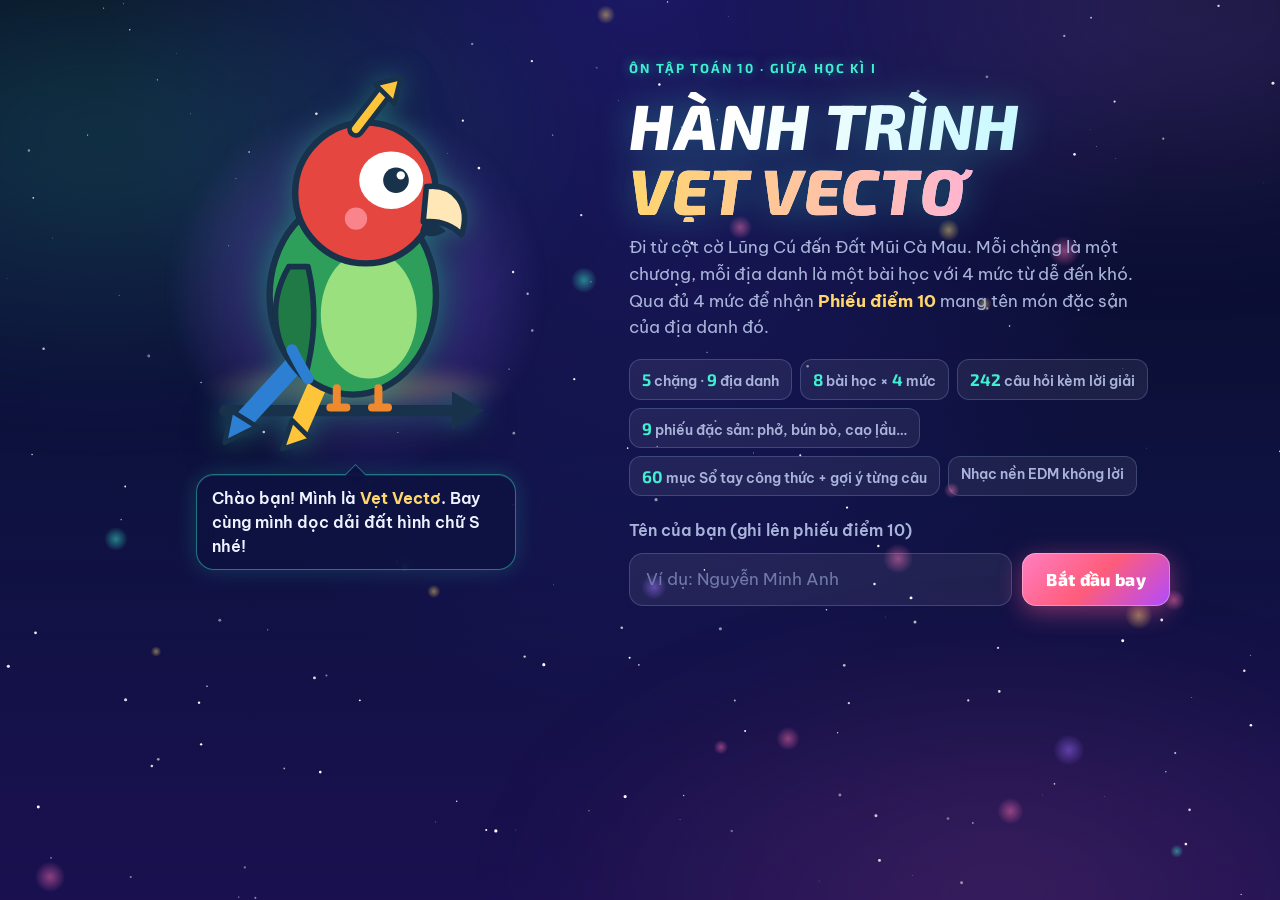
==== commit 429145eb: "Sửa nhạc nền không phát trên một số máy - Safari/iPhone, iPad đời cũ (iOS 14 trở xuống): a.connect(b" ====
--- a/index.html
+++ b/index.html
@@ -2076,6 +2076,8 @@
    Vòng 16 ô nhịp: 4 ô intro → 4 ô build-up (tiếng trống dồn + tiếng vút) → 8 ô drop.
    Hòa âm Am – F – C – G, kick 4/4, clap phách 2–4, hi-hat lệch phách, bass nảy theo sidechain,
    hợp âm stab siêu cưa, giai điệu chính kèm delay. Bản nhạc gốc, không dùng bài hát có sẵn. */
+/* Nối các nút âm thanh lần lượt. Không dùng a.connect(b).connect(c) vì Safari cũ (iOS ≤ 14) trả về undefined. */
+function link(...n) { for (let i = 0; i < n.length - 1; i++) n[i].connect(n[i + 1]); return n[n.length - 1]; }
 const Music = (() => {
   const BPM = 128, STEP = 60 / BPM / 4, LOOK = 0.14;
   const CH = [ // [gốc bass (MIDI), hợp âm stab, nốt rải]
@@ -2100,10 +2102,10 @@
     ctx = new (window.AudioContext || window.webkitAudioContext)();
     comp = ctx.createDynamicsCompressor(); comp.threshold.value = -14; comp.ratio.value = 4; comp.attack.value = .003; comp.release.value = .2;
     master = ctx.createGain(); master.gain.value = 0;
-    master.connect(comp).connect(ctx.destination);
+    link(master, comp, ctx.destination);
     bus = ctx.createGain(); bus.connect(master); // nhánh nhạc cụ có sidechain
     delay = ctx.createDelay(1); delay.delayTime.value = STEP * 3; fb = ctx.createGain(); fb.gain.value = .32; wet = ctx.createGain(); wet.gain.value = .22;
-    delay.connect(fb).connect(delay); delay.connect(wet).connect(master);
+    link(delay, fb, delay); link(delay, wet, master);
     const len = ctx.sampleRate; noise = ctx.createBuffer(1, len, ctx.sampleRate);
     const d = noise.getChannelData(0); for (let i = 0; i < len; i++) d[i] = Math.random() * 2 - 1;
   }
@@ -2113,7 +2115,7 @@
   function kick(t, v = 1) {
     const o = ctx.createOscillator(), g = ctx.createGain();
     o.frequency.setValueAtTime(165, t); o.frequency.exponentialRampToValueAtTime(42, t + .12);
-    env(g, t, .95 * v, .002, .36); o.connect(g).connect(master); o.start(t); o.stop(t + .42);
+    env(g, t, .95 * v, .002, .36); link(o, g, master); o.start(t); o.stop(t + .42);
     // sidechain: nén nhánh nhạc cụ theo nhịp kick
     bus.gain.cancelScheduledValues(t); bus.gain.setValueAtTime(.22, t); bus.gain.linearRampToValueAtTime(1, t + STEP * 3);
   }
@@ -2121,20 +2123,20 @@
     for (let k = 0; k < 3; k++) {
       const s = noiseSrc(t + k * .011, .22), f = ctx.createBiquadFilter(), g = ctx.createGain();
       f.type = "bandpass"; f.frequency.value = 1300; f.Q.value = .9;
-      env(g, t + k * .011, (k === 2 ? .5 : .35) * v, .001, k === 2 ? .18 : .02); s.connect(f).connect(g).connect(master);
+      env(g, t + k * .011, (k === 2 ? .5 : .35) * v, .001, k === 2 ? .18 : .02); link(s, f, g, master);
     }
   }
-  function snare(t, v) { const s = noiseSrc(t, .12), f = ctx.createBiquadFilter(), g = ctx.createGain(); f.type = "highpass"; f.frequency.value = 1500; env(g, t, .32 * v, .001, .09); s.connect(f).connect(g).connect(master); }
+  function snare(t, v) { const s = noiseSrc(t, .12), f = ctx.createBiquadFilter(), g = ctx.createGain(); f.type = "highpass"; f.frequency.value = 1500; env(g, t, .32 * v, .001, .09); link(s, f, g, master); }
   function hat(t, open, v = 1) {
     const s = noiseSrc(t, open ? .25 : .06), f = ctx.createBiquadFilter(), g = ctx.createGain();
     f.type = "highpass"; f.frequency.value = open ? 7000 : 8500; env(g, t, (open ? .13 : .07) * v, .001, open ? .18 : .035);
-    s.connect(f).connect(g).connect(master);
+    link(s, f, g, master);
   }
   function bass(t, m, dur) {
     const o = ctx.createOscillator(), o2 = ctx.createOscillator(), f = ctx.createBiquadFilter(), g = ctx.createGain();
     o.type = "sawtooth"; o2.type = "square"; o.frequency.value = hz(m); o2.frequency.value = hz(m - 12);
     f.type = "lowpass"; f.Q.value = 7; f.frequency.setValueAtTime(1900, t); f.frequency.exponentialRampToValueAtTime(380, t + dur);
-    env(g, t, .3, .005, dur); o.connect(f); o2.connect(f); f.connect(g).connect(bus);
+    env(g, t, .3, .005, dur); o.connect(f); o2.connect(f); link(f, g, bus);
     o.start(t); o2.start(t); o.stop(t + dur + .05); o2.stop(t + dur + .05);
   }
   function stab(t, notes, dur, peak = .055, cut = 2600) {
@@ -2149,20 +2151,20 @@
   function pad(t, notes, dur) {
     const f = ctx.createBiquadFilter(), g = ctx.createGain(); f.type = "lowpass"; f.frequency.value = 1100;
     g.gain.setValueAtTime(.0001, t); g.gain.exponentialRampToValueAtTime(.035, t + .35); g.gain.setValueAtTime(.035, t + dur - .3); g.gain.exponentialRampToValueAtTime(.0001, t + dur);
-    f.connect(g).connect(bus);
+    link(f, g, bus);
     for (const m of notes) for (const det of [-9, 9]) { const o = ctx.createOscillator(); o.type = "sawtooth"; o.frequency.value = hz(m); o.detune.value = det; o.connect(f); o.start(t); o.stop(t + dur + .05); }
   }
   function pluck(t, m, v = 1, type = "square") {
     const o = ctx.createOscillator(), f = ctx.createBiquadFilter(), g = ctx.createGain();
     o.type = type; o.frequency.value = hz(m); f.type = "lowpass"; f.frequency.setValueAtTime(4200, t); f.frequency.exponentialRampToValueAtTime(900, t + .2);
-    env(g, t, .085 * v, .003, .2); o.connect(f).connect(g); g.connect(master); g.connect(delay); o.start(t); o.stop(t + .26);
+    env(g, t, .085 * v, .003, .2); link(o, f, g); g.connect(master); g.connect(delay); o.start(t); o.stop(t + .26);
   }
   function riser(t, dur) {
     const s = noiseSrc(t, dur), f = ctx.createBiquadFilter(), g = ctx.createGain();
     f.type = "bandpass"; f.Q.value = 3; f.frequency.setValueAtTime(400, t); f.frequency.exponentialRampToValueAtTime(7000, t + dur);
-    g.gain.setValueAtTime(.0001, t); g.gain.exponentialRampToValueAtTime(.22, t + dur); s.connect(f).connect(g).connect(master);
-  }
-  function crash(t) { const s = noiseSrc(t, 1.6), f = ctx.createBiquadFilter(), g = ctx.createGain(); f.type = "highpass"; f.frequency.value = 3500; env(g, t, .2, .002, 1.5); s.connect(f).connect(g).connect(master); }
+    g.gain.setValueAtTime(.0001, t); g.gain.exponentialRampToValueAtTime(.22, t + dur); link(s, f, g, master);
+  }
+  function crash(t) { const s = noiseSrc(t, 1.6), f = ctx.createBiquadFilter(), g = ctx.createGain(); f.type = "highpass"; f.frequency.value = 3500; env(g, t, .2, .002, 1.5); link(s, f, g, master); }
 
   function schedule(n, t) {
     const bar = Math.floor(n / 16) % 16, s = n % 16, c = CH[bar % 4];
@@ -2189,22 +2191,56 @@
     }
   }
   function tick() {
+    if (ctx.state !== "running") return;
+    if (next < ctx.currentTime - .2) next = ctx.currentTime + .05; // máy bị chậm/treo: bắt nhịp lại, không dồn nốt
     while (next < ctx.currentTime + LOOK) { schedule(step, next); next += STEP; step++; }
+  }
+  /* iOS: nhạc Web Audio bị tắt khi gạt công tắc im lặng. Safari 17+ có audioSession; máy cũ hơn thì
+     phát kèm một tệp âm thanh im lặng để chuyển sang chế độ "phát nhạc". */
+  const IOS = /iPad|iPhone|iPod/.test(navigator.userAgent) || (navigator.platform === "MacIntel" && navigator.maxTouchPoints > 1);
+  let silentEl = null, unlocked = false;
+  function silentWav() {
+    const n = 4000, b = new Uint8Array(44 + n), v = new DataView(b.buffer), w = (o, t) => [...t].forEach((c, i) => b[o + i] = c.charCodeAt(0));
+    w(0, "RIFF"); v.setUint32(4, 36 + n, true); w(8, "WAVEfmt "); v.setUint32(16, 16, true); v.setUint16(20, 1, true); v.setUint16(22, 1, true);
+    v.setUint32(24, 8000, true); v.setUint32(28, 8000, true); v.setUint16(32, 1, true); v.setUint16(34, 8, true); w(36, "data"); v.setUint32(40, n, true);
+    b.fill(128, 44); return URL.createObjectURL(new Blob([b], { type: "audio/wav" }));
+  }
+  function iosSession(on) {
+    if (!IOS) return;
+    try { if (navigator.audioSession) { navigator.audioSession.type = on ? "playback" : "auto"; return; } } catch (e) {}
+    try {
+      if (!silentEl) { silentEl = new Audio(silentWav()); silentEl.loop = true; silentEl.setAttribute("playsinline", ""); silentEl.setAttribute("x-webkit-airplay", "deny"); }
+      if (on) { const p = silentEl.play(); if (p && p.catch) p.catch(() => {}); } else silentEl.pause();
+    } catch (e) {}
+  }
+  function unlock() {
+    try {
+      init();
+      if (ctx.state !== "running" && ctx.resume) { const p = ctx.resume(); if (p && p.catch) p.catch(() => {}); }
+      if (!unlocked) { // phát một mẫu im lặng ngay trong thao tác chạm: cần cho Safari/WebView cũ
+        const b = ctx.createBuffer(1, 1, 22050), src = ctx.createBufferSource(); src.buffer = b; src.connect(ctx.destination); src.start(0);
+        unlocked = true;
+      }
+    } catch (e) {}
   }
   function level() { if (!ctx) return; const v = playing ? vol * duckLv * .9 : 0; master.gain.cancelScheduledValues(ctx.currentTime); master.gain.setTargetAtTime(v, ctx.currentTime, .25); }
   document.addEventListener("visibilitychange", () => {
     if (!ctx || !playing) return;
     try { if (document.hidden) ctx.suspend(); else ctx.resume(); } catch (e) {}
   });
+  addEventListener("pageshow", () => { if (ctx && playing) try { ctx.resume(); } catch (e) {} });
   return {
     start() {
       try {
-        init(); ctx.resume && ctx.resume();
+        unlock(); iosSession(true);
         if (playing) return; playing = true;
         step = 0; next = ctx.currentTime + .08; timer = setInterval(tick, 25); level();
-      } catch (e) {}
+      } catch (e) { playing = false; }
     },
-    stop() { if (!ctx || !playing) return; playing = false; level(); clearInterval(timer); timer = null; },
+    stop() { if (!ctx || !playing) return; playing = false; level(); clearInterval(timer); timer = null; iosSession(false); },
+    unlock,
+    context() { init(); return ctx; },
+    get state() { return ctx ? ctx.state : "none"; },
     setVolume(v) { vol = Math.max(0, Math.min(1, v)); level(); },
     duck(x) { duckLv = x; level(); },
     get playing() { return playing; },
@@ -2731,11 +2767,11 @@
 function play(kind) {
   if (!S.sound) return;
   try {
-    AC = AC || new (window.AudioContext || window.webkitAudioContext)();
+    AC = Music.context(); if (AC.state !== "running") Music.unlock();
     if (kind === "rattle") {
       for (let k = 0; k < 9; k++) { const t = AC.currentTime + k * .1 + Math.random() * .03, o = AC.createOscillator(), g = AC.createGain();
         o.type = "square"; o.frequency.value = 700 + Math.random() * 900; g.gain.setValueAtTime(.0001, t); g.gain.exponentialRampToValueAtTime(.05, t + .004); g.gain.exponentialRampToValueAtTime(.0001, t + .05);
-        o.connect(g).connect(AC.destination); o.start(t); o.stop(t + .06); }
+        link(o, g, AC.destination); o.start(t); o.stop(t + .06); }
       return;
     }
     const seq = { chime: [[1047, .12], [1319, .12], [1568, .35]], wind: [[392, .3], [330, .5]], good: [[660, .09], [990, .14]], bad: [[220, .14], [165, .2]], win: [[523, .1], [659, .1], [784, .1], [1047, .25]], tap: [[520, .05]], ticket: [[784, .1], [988, .1], [1175, .1], [1568, .3]] }[kind] || [];
@@ -2744,7 +2780,7 @@
       const o = AC.createOscillator(), g = AC.createGain();
       o.type = kind === "bad" ? "triangle" : "sine"; o.frequency.value = f;
       g.gain.setValueAtTime(.0001, t); g.gain.exponentialRampToValueAtTime(.18, t + .015); g.gain.exponentialRampToValueAtTime(.0001, t + d);
-      o.connect(g).connect(AC.destination); o.start(t); o.stop(t + d + .02); t += d * .9;
+      link(o, g, AC.destination); o.start(t); o.stop(t + d + .02); t += d * .9;
     }
   } catch (e) {}
 }
@@ -3821,10 +3857,22 @@
   $("#menuBtn").addEventListener("click", openMenu);
   $("#soundBtn").addEventListener("click", () => { S.sound = !S.sound; save(); hud(); if (S.sound) play("tap"); });
   $("#bookBtn").addEventListener("click", bookFromHud);
-  $("#musicBtn").addEventListener("click", () => { S.music = !S.music; save(); if (S.music) { Music.setVolume(S.musicVol ?? .6); Music.start(); toast("Nhạc nền: bật"); } else { Music.stop(); toast("Nhạc nền: tắt"); } hud(); });
+  $("#musicBtn").addEventListener("click", () => {
+    // đang bật mà chưa phát được (máy chặn tự phát) thì bấm nút là phát, không tắt
+    if (S.music && !Music.playing) S.music = true; else S.music = !S.music;
+    save();
+    if (S.music) { Music.setVolume(S.musicVol ?? .6); Music.start(); toast("Nhạc nền: bật"); checkMusic(); } else { Music.stop(); toast("Nhạc nền: tắt"); }
+    hud();
+  });
   Music.setVolume(S.musicVol ?? .6);
-  const firstGesture = e => { if (e && e.target && e.target.closest && e.target.closest("#musicBtn")) { removeEventListener("pointerdown", firstGesture, true); removeEventListener("keydown", firstGesture, true); return; } removeEventListener("pointerdown", firstGesture, true); removeEventListener("keydown", firstGesture, true); if (S.music && !Music.playing) { Music.start(); hud(); } };
-  addEventListener("pointerdown", firstGesture, true); addEventListener("keydown", firstGesture, true);
+  // Trình duyệt chỉ cho phát âm thanh sau một thao tác thật của người dùng. Trên điện thoại, chạm (touchend/click)
+  // mới được tính, pointerdown thì không, nên nghe cả các sự kiện này và mở khóa âm thanh ở mỗi lần cần.
+  const onGesture = e => {
+    Music.unlock();
+    const onBtn = e && e.target && e.target.closest && e.target.closest("#musicBtn");
+    if (S.music && !Music.playing && !onBtn) { Music.start(); hud(); checkMusic(); }
+  };
+  ["pointerup", "touchend", "click", "keydown"].forEach(t => addEventListener(t, onGesture, true));
   $("#quitBtn").addEventListener("click", confirmQuit);
   $("#nameForm").addEventListener("submit", e => {
     e.preventDefault(); const v = $("#nameInput").value.trim();
@@ -3835,6 +3883,10 @@
   hud();
   if (S.name) goMap(); else show("scrWelcome");
 }
+let musicWarned = false;
+function checkMusic() {
+  setTimeout(() => { if (S.music && Music.playing && Music.state !== "running" && !musicWarned) { musicWarned = true; toast("Chạm vào màn hình một lần nữa để bật nhạc nền. Trên iPhone, kiểm tra cả nút âm lượng."); } }, 700);
+}
 function confirmQuit() {
   openModal(el("div", { class: "modal", role: "dialog", "aria-modal": "true", "aria-labelledby": "qTitle" }, [
     el("h2", { id: "qTitle", text: "Rời trạm?" }),
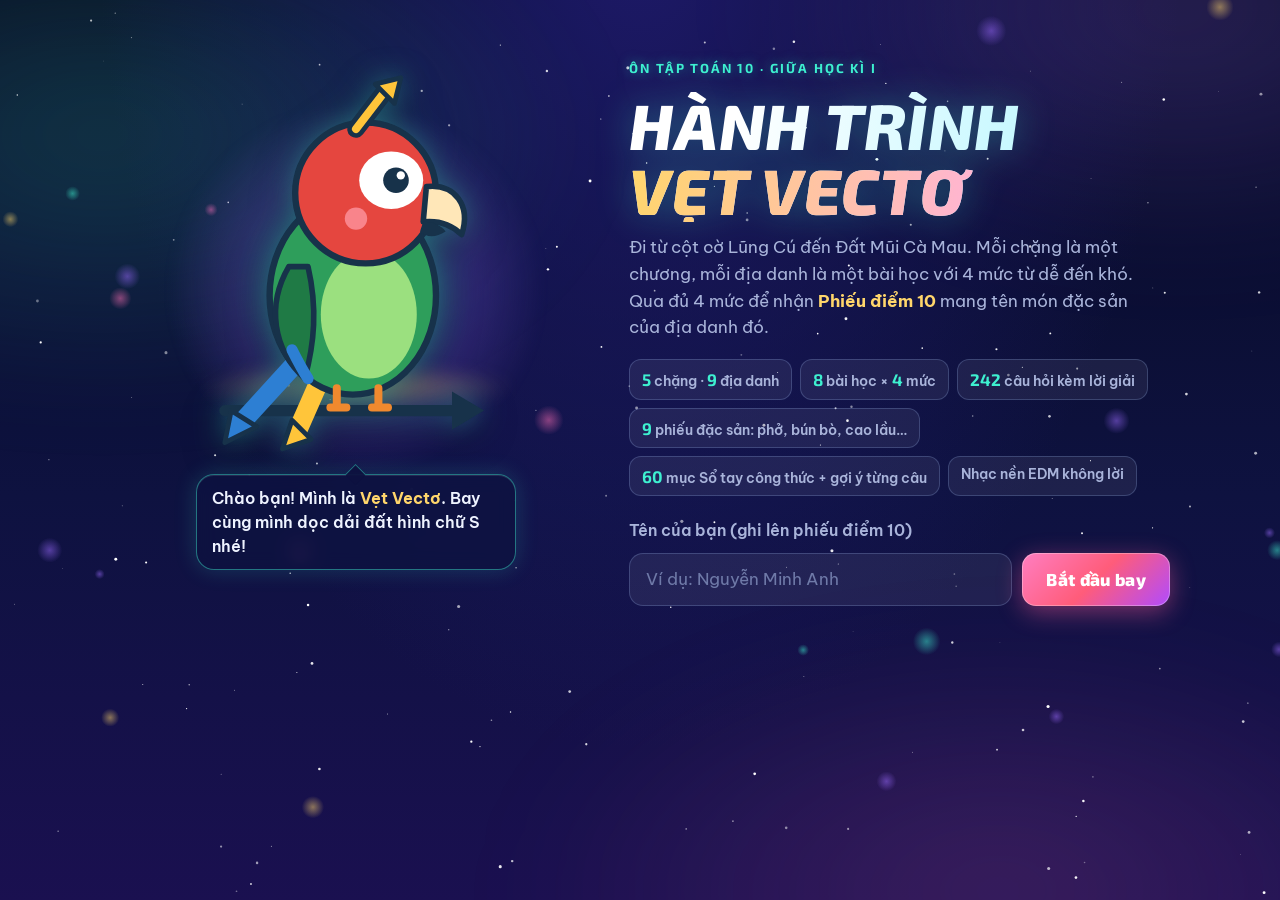
==== commit 67625d69: "Hang Sơn Đoòng: 35 bài tự luận nâng cao (từ file Bài tập nâng cao và phần tự luận của phiếu) - Thay " ====
--- a/index.html
+++ b/index.html
@@ -1809,9 +1809,9 @@
   const OP = c => `<span class="op">${c}</span>`;
   const SYM = {
     le: OP("≤"), ge: OP("≥"), ne: OP("≠"), approx: OP("≈"), Rightarrow: OP("⇒"), Leftrightarrow: OP("⇔"),
-    in: OP("∈"), notin: OP("∉"), subset: OP("⊂"), cap: OP("∩"), cup: OP("∪"), setminus: OP("\\"), mid: OP("|"),
+    in: OP("∈"), notin: OP("∉"), subset: OP("⊂"), cap: OP("∩"), cup: OP("∪"), setminus: OP("∖"), mid: OP("|"),
     lt: OP("&lt;"), gt: OP("&gt;"), pm: "±", cdot: OP("·"), infty: "∞", forall: "∀", exists: "∃", varnothing: "∅",
-    dots: "…", circ: "∘", alpha: "<i>α</i>", theta: "<i>θ</i>", pi: "π", Delta: "Δ", quad: "&emsp;",
+    dots: "…", cdots: "⋯", circ: "∘", perp: OP("⊥"), parallel: OP("∥"), equiv: OP("≡"), beta: "<i>β</i>", alpha: "<i>α</i>", theta: "<i>θ</i>", pi: "π", Delta: "Δ", quad: "&emsp;",
   };
   const FN = new Set(["sin", "cos", "tan", "cot", "max", "min"]);
   const BB = { R: "ℝ", N: "ℕ", Z: "ℤ", Q: "ℚ" };
@@ -2321,9 +2321,10 @@
 ];
 
 /* ===== BẢN ĐỒ ẨN · HANG SƠN ĐOÒNG · TỰ LUẬN VẬN DỤNG CAO =====
-   Mỗi bài học 2 bài tự luận, mỗi bài 3,0 điểm.
-   part: { q: câu hỏi, pts: điểm, a?: đáp số (chấm tự động), tol?: sai số, unit?: đơn vị, s: lời giải }
-   Ý không có a là ý chứng minh/trình bày: học sinh tự chấm theo lời giải. */
+   Mỗi bài học 3–7 bài tự luận (lấy từ các file "BÀI TẬP NÂNG CAO" và phần TỰ LUẬN của phiếu).
+   Không chấm điểm: học sinh làm ra giấy, dùng hạt mở lời giải từng ý.
+   bài: { id (khóa lưu tiến độ, không đổi), t, hint, q, parts }
+   part: { q, s: lời giải, a?: đáp số (số), tol?, unit?, ans?: kết quả dạng công thức } */
 const CAVE = {
   id: "cave", no: 10, short: "Sơn Đoòng", place: "Hang Sơn Đoòng", topic: "Bản đồ ẩn · Tự luận Vận dụng cao", icon: "lm-cave",
   x: 291, y: 387,
@@ -2343,193 +2344,366 @@
 };
 const ESSAYS = {
   b1: [
-    { t: "Mệnh đề chứa tham số", hint: R`Thêm bớt để đưa về bình phương: \(x^2-2mx=(x-m)^2-m^2\). Biểu thức luôn dương khi phần còn lại dương.`,
+    { id: "b1-chiahet", t: "Chứng minh tính chia hết", hint: "Phân tích thành tích các số nguyên liên tiếp, hoặc xét số dư (n = 3k, 3k + 1, 3k + 2; n = 7k + r…). Với mệnh đề \"không chia hết\", dùng phản chứng.",
+      q: "Xét tính đúng sai của các mệnh đề sau và chứng minh.",
+      parts: [
+        { q: R`"\(\forall n\in\mathbb N,\ n^5-5n^3+4n\) chia hết cho 120".`,
+          s: R`Đúng. \(n^5-5n^3+4n=n(n^2-1)(n^2-4)=(n-2)(n-1)n(n+1)(n+2)\) là tích 5 số nguyên liên tiếp, nên chia hết cho 3, cho 5 và cho 8 (trong đó có hai số chẵn liên tiếp, một số chia hết cho 4). Vì 3, 5, 8 đôi một nguyên tố cùng nhau nên tích chia hết cho \(3\cdot5\cdot8=120\).` },
+        { q: R`"\(\forall n\in\mathbb N,\ n^2+n+1\) không chia hết cho 9".`,
+          s: R`Đúng. Giả sử \(n^2+n+1\) chia hết cho 9, khi đó nó chia hết cho 3. Ta có \(n^2+n+1=(n+2)(n-1)+3\) nên \((n+2)(n-1)\) chia hết cho 3. Vì \((n+2)-(n-1)=3\) nên n + 2 và n − 1 cùng chia hết cho 3, suy ra \((n+2)(n-1)\) chia hết cho 9, do đó \(n^2+n+1=(n+2)(n-1)+3\) chia 9 dư 3: mâu thuẫn.` },
+        { q: R`"\(\forall n\in\mathbb N,\ n^2+11n+39\) không chia hết cho 49".`,
+          s: R`Đúng. Giả sử \(n^2+11n+39\) chia hết cho 49. Ta có \(n^2+11n+39=(n^2+4n+4)+7(n+5)=(n+2)^2+7(n+5)\), nên \((n+2)^2\) chia hết cho 7, suy ra n + 2 chia hết cho 7. Đặt \(n=7k+5\) thì \(n^2+11n+39=49(k^2+3k+2)+21\) chia 49 dư 21: mâu thuẫn.` },
+        { q: R`"\(\forall a\in\mathbb Z,\ a^4\) chia cho 8 chỉ có thể dư 0 hoặc 1".`,
+          s: R`Đúng. Nếu \(a=2k\) thì \(a^4=16k^4\) chia hết cho 8. Nếu \(a=2k+1\) thì \(a^4-1=(a-1)(a+1)(a^2+1)\), trong đó \((a-1)(a+1)=4k(k+1)\) chia hết cho 8 (vì \(k(k+1)\) chẵn), nên \(a^4\) chia 8 dư 1.` },
+      ] },
+    { id: "b1-chuabien", t: "Tìm x để mệnh đề chứa biến đúng", hint: "Biến đổi tương đương; với dấu \"≠\" thì xét mệnh đề phủ định (dấu \"=\") rồi loại các nghiệm. Thử nhận ra một hằng đẳng thức bình phương.",
+      q: "Tìm tất cả các số thực x để mỗi mệnh đề chứa biến sau là mệnh đề đúng.",
+      parts: [
+        { q: R`\(P(x)\): "\(\frac{7}{x}<1\)".`,
+          s: R`\(\frac7x<1\Leftrightarrow\frac{7-x}{x}<0\). Trường hợp \(x<0\): \(7-x>0\), thỏa mãn. Trường hợp \(x>0\): cần \(7-x<0\Leftrightarrow x>7\). Vậy \(x\in(-\infty;0)\cup(7;+\infty)\).` },
+        { q: R`\(P(x)\): "\(\frac{x^2+1}{x-1}\ge 0\)".`,
+          s: R`Vì \(x^2+1>0\) với mọi x nên \(\frac{x^2+1}{x-1}\ge0\Leftrightarrow x-1>0\Leftrightarrow x>1\).` },
+        { q: R`\(P(x)\): "\(25+4x^2+9x^6<20x+30x^3-12x^4\)".`,
+          s: R`Bất đẳng thức tương đương \(25+4x^2+9x^6-20x-30x^3+12x^4<0\Leftrightarrow(5-2x-3x^3)^2<0\): vô lí. Không có số thực x nào làm P(x) đúng.` },
+        { q: R`\(P(x)\): "\(|x-1|\ne|1-2x|\)".`,
+          s: R`Xét phủ định \(|x-1|=|1-2x|\Leftrightarrow x-1=1-2x\) hoặc \(x-1=2x-1\Leftrightarrow x=\frac23\) hoặc \(x=0\). Vậy P(x) đúng khi \(x\ne\frac23\) và \(x\ne0\).` },
+      ] },
+    { id: "b1-phanchung", t: "Chứng minh bằng phản chứng", hint: "Giả sử kết luận sai, kết hợp với giả thiết để suy ra điều vô lí. Một số không chia hết cho 5 có dạng 5k ± 1 hoặc 5k ± 2.",
+      q: "Chứng minh các định lí sau bằng phương pháp phản chứng.",
+      parts: [
+        { q: R`Nếu n là số tự nhiên và \(n^2\) chia hết cho 5 thì n chia hết cho 5.`,
+          s: R`Giả sử n không chia hết cho 5, thì \(n=5k\pm1\) hoặc \(n=5k\pm2\). Khi đó \(n^2=5(5k^2\pm2k)+1\) hoặc \(n^2=5(5k^2\pm4k)+4\), đều không chia hết cho 5: mâu thuẫn.` },
+        { q: R`Nếu n là số tự nhiên và \(n^3\) chia hết cho 3 thì n chia hết cho 3.`,
+          s: R`Giả sử n không chia hết cho 3, thì \(n=3k\pm1\) và \(n^3=3(9k^3\pm9k^2+3k)\pm1\) không chia hết cho 3: mâu thuẫn.` },
+        { q: R`Nếu \(x\ne-1\) và \(y\ne-1\) thì \(x+y+xy\ne-1\).`,
+          s: R`Giả sử \(x+y+xy=-1\). Khi đó \(x+y+xy+1=0\Leftrightarrow(x+1)(y+1)=0\), nên \(x=-1\) hoặc \(y=-1\): mâu thuẫn với giả thiết.` },
+        { q: R`Nếu a, b là hai số thực không âm thì \(a+b\ge2\sqrt{ab}\).`,
+          s: R`Giả sử \(a+b<2\sqrt{ab}\). Khi đó \(a+b-2\sqrt{ab}=(\sqrt a-\sqrt b)^2<0\): vô lí.` },
+      ] },
+    { id: "b1.0", t: "Mệnh đề chứa tham số", hint: R`Thêm bớt để đưa về bình phương: \(x^2-2mx=(x-m)^2-m^2\). Biểu thức luôn dương khi phần còn lại dương.`,
       q: R`Cho mệnh đề \(P\): "\(\forall x\in\mathbb R,\ x^2-2mx+2m+3>0\)", với m là tham số thực.`,
       parts: [
-        { q: R`Phát biểu mệnh đề phủ định \(\overline{P}\).`, pts: .5,
+        { q: R`Phát biểu mệnh đề phủ định \(\overline{P}\).`,
           s: R`\(\overline{P}\): "\(\exists x\in\mathbb R,\ x^2-2mx+2m+3\le 0\)".` },
-        { q: "Tìm tất cả giá trị của m để P là mệnh đề đúng.", pts: 1.5,
+        { q: "Tìm tất cả giá trị của m để P là mệnh đề đúng.",
           s: R`Ta có \(x^2-2mx+2m+3=(x-m)^2-m^2+2m+3\). Vì \((x-m)^2\ge 0\), dấu bằng xảy ra khi \(x=m\), nên P đúng \(\Leftrightarrow -m^2+2m+3>0\Leftrightarrow (m+1)(m-3)<0\Leftrightarrow -1<m<3\).` },
-        { q: "Có bao nhiêu số nguyên m để P là mệnh đề đúng?", pts: 1, a: 3,
+        { q: "Có bao nhiêu số nguyên m để P là mệnh đề đúng?", a: 3,
           s: R`Các số nguyên \(m\in\{0;1;2\}\): có 3 giá trị.` },
-      ] },
-    { t: "Chứng minh bằng phản chứng", hint: "Giả sử điều cần chứng minh là sai rồi suy ra mâu thuẫn. Một số không chia hết cho 3 có dạng 3k + 1 hoặc 3k + 2.",
-      q: "Cho n là số tự nhiên.",
-      parts: [
-        { q: R`Chứng minh: nếu \(n^2\) chia hết cho 3 thì n chia hết cho 3.`, pts: 1.5,
-          s: R`Giả sử n không chia hết cho 3, khi đó \(n=3k+1\) hoặc \(n=3k+2\) (\(k\in\mathbb N\)). Nếu \(n=3k+1\) thì \(n^2=9k^2+6k+1\) chia 3 dư 1. Nếu \(n=3k+2\) thì \(n^2=9k^2+12k+4\) chia 3 dư 1. Cả hai trường hợp \(n^2\) đều không chia hết cho 3, mâu thuẫn với giả thiết. Vậy n chia hết cho 3.` },
-        { q: "Phát biểu mệnh đề đảo của mệnh đề ở câu a) và cho biết mệnh đề đảo đúng hay sai.", pts: .5,
-          s: R`Mệnh đề đảo: "Nếu n chia hết cho 3 thì \(n^2\) chia hết cho 3". Mệnh đề này đúng vì \(n=3k\Rightarrow n^2=9k^2\). Vậy: n chia hết cho 3 khi và chỉ khi \(n^2\) chia hết cho 3.` },
-        { q: R`Dùng kết quả câu a), chứng minh \(\sqrt3\) là số vô tỉ.`, pts: 1,
-          s: R`Giả sử \(\sqrt3=\frac{p}{q}\) với p, q nguyên dương và phân số tối giản. Khi đó \(p^2=3q^2\) nên \(p^2\) chia hết cho 3, suy ra p chia hết cho 3 (câu a). Đặt \(p=3r\) thì \(9r^2=3q^2\Rightarrow q^2=3r^2\), nên q cũng chia hết cho 3: mâu thuẫn với phân số tối giản. Vậy \(\sqrt3\) là số vô tỉ.` },
       ] },
   ],
   b2: [
-    { t: "Biểu đồ Ven ba tập hợp", hint: R`Vẽ biểu đồ Ven ba tập, điền từ vùng giữa ra ngoài. \(n(A\cup B\cup C)=n(A)+n(B)+n(C)-n(A\cap B)-n(B\cap C)-n(C\cap A)+n(A\cap B\cap C)\).`,
-      q: "Lớp 10A có 45 học sinh. Khảo sát cho thấy: 25 em giỏi Toán, 23 em giỏi Lí, 20 em giỏi Hóa; 11 em giỏi cả Toán và Lí, 8 em giỏi cả Lí và Hóa, 9 em giỏi cả Toán và Hóa; 3 em giỏi cả ba môn.",
+    { id: "b2-khoang", t: "Khoảng và đoạn chứa tham số", hint: R`Vẽ các khoảng trên trục số. Hợp của hai khoảng là một khoảng khi chúng có điểm chung. Với \(m<0\), nhân hai vế với m thì đổi chiều bất đẳng thức.`,
+      q: "Tìm số thực m sao cho:",
       parts: [
-        { q: "Có bao nhiêu học sinh giỏi ít nhất một trong ba môn?", pts: 1, a: 43,
-          s: R`Gọi T, L, H là tập học sinh giỏi Toán, Lí, Hóa. \(n(T\cup L\cup H)=25+23+20-11-8-9+3=43\).` },
-        { q: "Có bao nhiêu học sinh không giỏi môn nào?", pts: .5, a: 2,
-          s: R`\(45-43=2\) học sinh.` },
-        { q: "Có bao nhiêu học sinh chỉ giỏi đúng một môn?", pts: 1.5, a: 21,
-          s: R`Chỉ giỏi Toán: \(25-11-9+3=8\). Chỉ giỏi Lí: \(23-11-8+3=7\). Chỉ giỏi Hóa: \(20-8-9+3=6\). Tổng: \(8+7+6=21\) học sinh.` },
+        { q: R`\((m-7;m)\subset(-4;3)\).`, a: 3,
+          s: R`\((m-7;m)\subset(-4;3)\Leftrightarrow\begin{cases}m-7\ge-4\\ m\le3\end{cases}\Leftrightarrow m=3\).` },
+        { q: R`\((m;m+1)\cup(3;5)\) là một khoảng.`,
+          s: R`Hợp hai khoảng là một khoảng khi và chỉ khi chúng có điểm chung. Xét ngược lại: \((m;m+1)\cap(3;5)=\varnothing\Leftrightarrow m+1\le3\) hoặc \(m\ge5\Leftrightarrow m\in(-\infty;2]\cup[5;+\infty)\). Vậy \(m\in(2;5)\).` },
+        { q: R`\((-\infty;9m)\cap\left(\frac4m;+\infty\right)=\varnothing\), trong đó \(m<0\).`,
+          s: R`Giao bằng rỗng \(\Leftrightarrow 9m\le\frac4m\). Nhân hai vế với \(m<0\): \(9m^2\ge4\Leftrightarrow m^2\ge\frac49\). Kết hợp \(m<0\): \(m\le-\frac23\).` },
       ] },
-    { t: "Đoạn, khoảng chứa tham số", hint: R`Đoạn \([a;b]\) nằm trong khoảng \((c;d)\) khi \(c<a\) và \(b<d\). Hai tập rời nhau khi tập này nằm hẳn bên trái hoặc hẳn bên phải tập kia (chú ý đầu mút có lấy hay không).`,
-      q: R`Cho hai tập hợp \(A=[m-1;m+3]\) và \(B=(-2;4)\), với m là tham số thực.`,
+    { id: "b2-giao", t: "Giao khác rỗng", hint: "Tìm điều kiện để giao bằng rỗng (tập này nằm hẳn bên trái, hẳn bên phải, hoặc lọt vào khe trống của tập kia), rồi lấy phần bù.",
+      q: "Tìm tất cả các giá trị của tham số để giao của hai tập hợp khác rỗng.",
       parts: [
-        { q: R`Tìm m để \(A\subset B\). Có bao nhiêu số nguyên m thỏa mãn?`, pts: 1, a: 1,
-          s: R`\(A\subset B\Leftrightarrow\begin{cases}m-1>-2\\ m+3<4\end{cases}\Leftrightarrow -1<m<1\). Chỉ có số nguyên \(m=0\): 1 giá trị.` },
-        { q: R`Tìm m để \(A\cap B=\varnothing\).`, pts: 1,
-          s: R`\(A\cap B=\varnothing\Leftrightarrow m+3\le -2\) hoặc \(m-1\ge 4\Leftrightarrow m\le -5\) hoặc \(m\ge 5\) (đầu mút \(-2\) và \(4\) không thuộc B).` },
-        { q: R`Có bao nhiêu số nguyên \(m\in[-10;10]\) để \(A\cap B\ne\varnothing\)?`, pts: 1, a: 9,
-          s: R`Từ câu b): \(A\cap B\ne\varnothing\Leftrightarrow -5<m<5\). Các số nguyên \(-4;-3;\dots;4\): có 9 giá trị.` },
+        { q: R`\(A=[-3;-1]\cup[2;4]\), \(B=(m-1;m+2)\). Tìm m để \(A\cap B\ne\varnothing\).`,
+          s: R`\(A\cap B=\varnothing\Leftrightarrow m+2\le-3\) hoặc \(m-1\ge4\) hoặc \(\begin{cases}-1\le m-1\\ m+2\le2\end{cases}\Leftrightarrow m\le-5\) hoặc \(m\ge5\) hoặc \(m=0\). Vậy \(A\cap B\ne\varnothing\Leftrightarrow -5<m<5\) và \(m\ne0\).` },
+        { q: R`\(A=[0;5]\), \(B=(2a;3a+1]\) với \(a>-1\). Tìm a để \(A\cap B\ne\varnothing\).`,
+          s: R`Với \(a>-1\) thì \(2a<3a+1\) nên B khác rỗng. \(A\cap B\ne\varnothing\Leftrightarrow\begin{cases}2a<5\\ 3a+1\ge0\end{cases}\Leftrightarrow-\frac13\le a<\frac52\).` },
+        { q: R`\(A=(m;m+2]\), \(B=\{x\in\mathbb R\mid -3<x-1<5\}\). Tìm m để \(A\cap B\ne\varnothing\).`,
+          s: R`\(B=(-2;6)\). \(A\cap B\ne\varnothing\Leftrightarrow\begin{cases}m<6\\ m+2>-2\end{cases}\Leftrightarrow-4<m<6\).` },
+      ] },
+    { id: "b2-chungminh", t: "Chứng minh và tìm tập hợp", hint: "Viết đa thức thành tổng các bình phương. Với điều kiện \"với mọi tập con\", thử chọn tập rỗng và chọn chính tập lớn nhất.",
+      q: "Giải các bài toán sau.",
+      parts: [
+        { q: R`Cho \(A=\{x\in\mathbb R\mid x^4+5x^2+2x+5>0\}\) và \(B=\{x\in\mathbb R\mid x^4+x^2+x+2\ge0\}\). Chứng minh \(A=B=\mathbb R\).`,
+          s: R`\(x^4+5x^2+2x+5=(x^2+2)^2+(x+1)^2>0\) với mọi x, nên \(A=\mathbb R\). \(x^4+x^2+x+2=x^4+\left(x+\frac12\right)^2+\frac74>0\) với mọi x, nên \(B=\mathbb R\).` },
+        { q: R`Cho \(E=\{1;2;3;4\}\). Tìm các tập con X, Y của E sao cho với mọi tập con A của E đều có \(A\cap X=A\cup Y\).`,
+          s: R`Chọn \(A=\varnothing\): \(\varnothing=Y\). Chọn \(A=E\): \(X=E\). Thử lại với \(X=E\), \(Y=\varnothing\): hai vế đều bằng A. Vậy \(X=E\), \(Y=\varnothing\).` },
+        { q: R`Tìm các tập con X, Y của \(\mathbb R\) sao cho với mọi tập con Z của \(\mathbb R\) đều có \(Z\cup X=Z\setminus Y\).`,
+          s: R`Chọn \(Z=\varnothing\): \(X=\varnothing\). Chọn \(Z=\mathbb R\): \(\mathbb R=\mathbb R\setminus Y\Rightarrow Y=\varnothing\). Thử lại: hai vế đều bằng Z. Vậy \(X=Y=\varnothing\).` },
+      ] },
+    { id: "b2-ven3", t: "Biểu đồ Ven nâng cao", hint: "Đặt ẩn cho các vùng của biểu đồ Ven (chỉ thích một môn, đúng hai môn, cả ba môn), lập hệ rồi cộng các phương trình.",
+      q: "Giải các bài toán đếm sau.",
+      parts: [
+        { q: "Khối 10 của một trường có 440 học sinh, trong đó 250 em thích môn Văn, 210 em thích môn Toán, 240 em thích môn Anh, 65 em không thích môn nào, 75 em thích cả ba môn. Hỏi số em chỉ thích đúng một trong ba môn trên là bao nhiêu?", a: 125, unit: "em",
+          s: R`Gọi a, b, c là số em chỉ thích Văn, Toán, Anh; x, y, z là số em chỉ thích đúng hai môn (Văn–Toán, Toán–Anh, Văn–Anh). Số em thích ít nhất một môn: \(440-65=375\). Ta có \(a+x+z+75=250\), \(b+x+y+75=210\), \(c+y+z+75=240\), \(a+b+c+x+y+z+75=375\). Cộng ba phương trình đầu: \(a+b+c+2(x+y+z)=475\); phương trình cuối: \(a+b+c+x+y+z=300\). Suy ra \(x+y+z=175\) và \(a+b+c=125\).` },
+        { q: "Lớp 11A có 16 học sinh giỏi Toán, 15 học sinh giỏi Lý, 11 học sinh giỏi Hóa. Có 9 em vừa giỏi Toán và Lý, 6 em vừa giỏi Lý và Hóa, 8 em vừa giỏi Hóa và Toán (có thể giỏi thêm môn còn lại), và có đúng 11 em giỏi đúng hai môn. Có bao nhiêu em giỏi cả ba môn?", a: 4, unit: "em",
+          s: R`Gọi x là số em giỏi cả ba môn. Mỗi em giỏi cả ba môn được tính ba lần trong \(9+6+8\), nên số em giỏi đúng hai môn là \(23-3x=11\Rightarrow x=4\).` },
+        { q: "Với dữ kiện ở câu b), có bao nhiêu em giỏi đúng một môn?", a: 8, unit: "em",
+          s: R`Chỉ giỏi Toán: \(16-(9+8-4)=3\). Chỉ giỏi Lý: \(15-(9+6-4)=4\). Chỉ giỏi Hóa: \(11-(8+6-4)=1\). Tổng \(3+4+1=8\) em.` },
+      ] },
+    { id: "b2-suyluan", t: "Đếm và suy luận", hint: R`Dùng \(|A\cup B|=|A|+|B|-|A\cap B|\) và tập bù. Với bài chứng minh "có ít nhất một", hãy đánh giá \(|A\cap B|>0\).`,
+      q: "Giải các bài toán sau.",
+      parts: [
+        { q: "Một lớp có 19 học sinh giỏi Toán, 10 học sinh giỏi Lý, 15 học sinh giỏi Hóa; 5 em giỏi cả Toán và Lý, 6 em giỏi cả Lý và Hóa, 4 em giỏi cả Toán và Hóa, 3 em giỏi cả ba môn và 6 em không giỏi môn nào. Lớp có bao nhiêu học sinh?", a: 38, unit: "học sinh",
+          s: R`\(n(T\cup L\cup H)=19+10+15-5-6-4+3=32\). Số học sinh của lớp: \(32+6=38\).` },
+        { q: R`Trong lớp 12A2 có hơn \(\frac13\) là học sinh nữ, hơn \(\frac12\) là đoàn viên và hơn \(\frac16\) là học sinh nam không phải đoàn viên. Chứng minh có ít nhất một học sinh nữ là đoàn viên.`,
+          s: R`Gọi T là tập học sinh của lớp (\(|T|=n\)), A là tập học sinh nữ, B là tập đoàn viên. Học sinh nam không là đoàn viên là \(T\setminus(A\cup B)\), nên \(|T\setminus(A\cup B)|>\frac n6\Rightarrow|A\cup B|<\frac{5n}{6}\). Do đó \(|A\cap B|=|A|+|B|-|A\cup B|>\frac n3+\frac n2-\frac{5n}6=0\). Vậy có ít nhất một học sinh nữ là đoàn viên.` },
       ] },
   ],
   b3: [
-    { t: "Bài toán mua sắm", hint: "Tổng tiền 8x + 12y không vượt quá 200 (nghìn đồng), x, y là số tự nhiên. Câu c): thay y = 2x vào bất phương trình.",
-      q: "Bạn An có 200 nghìn đồng để mua bút bi (8 nghìn đồng/cái) và vở (12 nghìn đồng/quyển). Gọi x, y lần lượt là số bút và số vở An mua.",
-      parts: [
-        { q: "Viết bất phương trình bậc nhất hai ẩn biểu thị điều kiện về tiền và biểu diễn miền nghiệm trên mặt phẳng tọa độ.", pts: 1,
-          s: R`\(8x+12y\le 200\Leftrightarrow 2x+3y\le 50\), với \(x,y\ge 0\). Bờ là đường thẳng \(2x+3y=50\) đi qua \((25;0)\) và \((0;\frac{50}{3})\). Thay \(O(0;0)\): \(0\le 50\) đúng, nên miền nghiệm là nửa mặt phẳng chứa O (kể cả bờ), phần nằm trong góc phần tư thứ nhất.` },
-        { q: "Nếu An mua 10 cái bút thì mua được tối đa bao nhiêu quyển vở?", pts: 1, a: 10, unit: "quyển",
-          s: R`\(x=10\): \(80+12y\le 200\Rightarrow y\le 10\). Tối đa 10 quyển vở.` },
-        { q: "An muốn mua số vở gấp đôi số bút. An mua được nhiều nhất bao nhiêu quyển vở?", pts: 1, a: 12, unit: "quyển",
-          s: R`\(y=2x\): \(8x+24x\le 200\Rightarrow x\le 6{,}25\). Lấy \(x=6\) thì \(y=12\) (tốn \(48+144=192\) nghìn đồng). Nhiều nhất 12 quyển vở.` },
-      ] },
-    { t: "Miền nghiệm chứa tham số", hint: "Một điểm thuộc miền nghiệm khi thay tọa độ vào thì bất đẳng thức đúng. Đường thẳng ax + by + c = 0 song song với Ox khi a = 0 và b ≠ 0.",
+    { id: "b3.1", t: "Miền nghiệm chứa tham số", hint: "Một điểm thuộc miền nghiệm khi thay tọa độ vào thì bất đẳng thức đúng. Đường thẳng ax + by + c = 0 song song với Ox khi a = 0 và b ≠ 0.",
       q: R`Cho bất phương trình \((m-1)x+(m+2)y-3>0\) (1), với m là tham số.`,
       parts: [
-        { q: R`Tìm m để điểm \(M(1;1)\) thuộc miền nghiệm của (1). Số nguyên m nhỏ nhất thỏa mãn là bao nhiêu?`, pts: 1, a: 2,
+        { q: R`Tìm m để điểm \(M(1;1)\) thuộc miền nghiệm của (1). Số nguyên m nhỏ nhất thỏa mãn là bao nhiêu?`, a: 2,
           s: R`Thay \(M(1;1)\): \((m-1)+(m+2)-3>0\Leftrightarrow 2m-2>0\Leftrightarrow m>1\). Số nguyên nhỏ nhất: \(m=2\).` },
-        { q: "Tìm m để đường thẳng bờ của miền nghiệm song song với trục Ox.", pts: 1, a: 1,
+        { q: "Tìm m để đường thẳng bờ của miền nghiệm song song với trục Ox.", a: 1,
           s: R`Bờ: \((m-1)x+(m+2)y-3=0\). Song song với Ox \(\Leftrightarrow m-1=0\) và \(m+2\ne 0\Leftrightarrow m=1\). Khi đó bờ là đường thẳng \(y=1\).` },
-        { q: R`Tìm số nguyên m nhỏ nhất để cả hai điểm \(A(1;0)\) và \(B(0;1)\) đều thuộc miền nghiệm của (1).`, pts: 1, a: 5,
+        { q: R`Tìm số nguyên m nhỏ nhất để cả hai điểm \(A(1;0)\) và \(B(0;1)\) đều thuộc miền nghiệm của (1).`, a: 5,
           s: R`\(A(1;0)\): \(m-1-3>0\Leftrightarrow m>4\). \(B(0;1)\): \(m+2-3>0\Leftrightarrow m>1\). Cả hai: \(m>4\). Số nguyên nhỏ nhất: \(m=5\).` },
+      ] },
+    { id: "b3-thuexe", t: "Thuê xe trong một tuần", hint: "Tổng tiền = phí cố định của 5 ngày thường và 2 ngày cuối tuần + phí theo quãng đường. Đổi 14 triệu đồng sang nghìn đồng.",
+      q: "Ông An thuê một chiếc ô tô (có lái xe) trong một tuần. Từ thứ Hai đến thứ Sáu, phí cố định 900 nghìn đồng/ngày và 8 nghìn đồng/km; thứ Bảy và Chủ nhật, phí cố định 1 500 nghìn đồng/ngày và 10 nghìn đồng/km. Gọi x, y lần lượt là số kilômét ông An đi trong các ngày thứ Hai đến thứ Sáu và trong hai ngày cuối tuần.",
+      parts: [
+        { q: "Viết bất phương trình biểu thị điều kiện tổng số tiền không quá 14 triệu đồng.",
+          s: R`Tiền thuê: \(900\cdot5+8x+1500\cdot2+10y=7500+8x+10y\) (nghìn đồng). Điều kiện: \(7500+8x+10y\le14000\Leftrightarrow4x+5y\le3250\) (với \(x,y\ge0\)).` },
+        { q: "Biểu diễn miền nghiệm của bất phương trình trên mặt phẳng tọa độ.",
+          s: R`Vẽ đường thẳng \(4x+5y=3250\) qua \((812{,}5;0)\) và \((0;650)\). Thay \(O(0;0)\): \(0\le3250\) đúng. Miền nghiệm là tam giác OAB với \(A(812{,}5;0)\), \(B(0;650)\), kể cả các cạnh.` },
+        { q: "Nếu hai ngày cuối tuần ông An đi 200 km thì các ngày còn lại ông đi được nhiều nhất bao nhiêu kilômét?", a: 562.5, unit: "km",
+          s: R`\(y=200\): \(4x+1000\le3250\Rightarrow x\le562{,}5\). Nhiều nhất 562,5 km.` },
+      ] },
+    { id: "b3-caphe", t: "Pha trộn cà phê", hint: "Giá hỗn hợp không quá 170 nghìn đồng/kg nghĩa là tổng tiền ≤ 170 × tổng khối lượng.",
+      q: "Một cửa hàng bán hai loại hạt cà phê: loại thứ nhất 140 nghìn đồng/kg, loại thứ hai 180 nghìn đồng/kg. Cửa hàng trộn x kg loại thứ nhất và y kg loại thứ hai sao cho giá của hỗn hợp không quá 170 nghìn đồng/kg.",
+      parts: [
+        { q: "Viết bất phương trình bậc nhất hai ẩn x, y thỏa mãn điều kiện đề bài.",
+          s: R`\(140x+180y\le170(x+y)\Leftrightarrow30x-10y\ge0\Leftrightarrow3x-y\ge0\) (với \(x,y\ge0\)).` },
+        { q: "Biểu diễn miền nghiệm của bất phương trình.",
+          s: R`Bờ là đường thẳng \(3x-y=0\) qua O và \((1;3)\). Điểm \(M(1;0)\): \(3>0\) đúng, nên miền nghiệm là nửa mặt phẳng bờ \(3x-y=0\) chứa \(M(1;0)\), kể cả bờ (phần ứng với \(x,y\ge0\)).` },
+        { q: "Nếu dùng 10 kg loại thứ hai thì cần trộn ít nhất bao nhiêu kilôgam loại thứ nhất (làm tròn đến hàng phần trăm)?", a: 3.33, unit: "kg",
+          s: R`\(y=10\): \(3x\ge10\Rightarrow x\ge\frac{10}{3}\approx3{,}33\) kg.` },
       ] },
   ],
   b4: [
-    { t: "Kế hoạch sản xuất lãi cao nhất", hint: "Lập ràng buộc về nguyên liệu, giờ máy và x, y ≥ 0. Giá trị lớn nhất của F = ax + by trên miền đa giác đạt tại một đỉnh.",
-      q: "Một xưởng sản xuất hai loại sản phẩm I và II. Mỗi tấn sản phẩm I cần 2 tấn nguyên liệu và 30 giờ máy, lãi 4 triệu đồng. Mỗi tấn sản phẩm II cần 4 tấn nguyên liệu và 15 giờ máy, lãi 3 triệu đồng. Xưởng có 200 tấn nguyên liệu và 1200 giờ máy.",
+    { id: "b4-congnhan", t: "Hai công nhân, hai sản phẩm", hint: "Ràng buộc là số giờ làm của mỗi người trong tháng. Tiền lãi tính theo triệu đồng, xét tại các đỉnh có tọa độ nguyên.",
+      q: "Một xưởng cơ khí có hai công nhân là Chiến và Bình, sản xuất sản phẩm loại I và II. Mỗi sản phẩm I lãi 500 nghìn đồng, mỗi sản phẩm II lãi 400 nghìn đồng. Để làm một sản phẩm I, Chiến làm 3 giờ, Bình làm 1 giờ; để làm một sản phẩm II, Chiến làm 2 giờ, Bình làm 6 giờ. Mỗi người không làm đồng thời hai sản phẩm. Trong một tháng Chiến làm không quá 180 giờ, Bình làm không quá 220 giờ.",
       parts: [
-        { q: "Gọi x, y là số tấn sản phẩm I, II. Lập hệ bất phương trình và xác định các đỉnh của miền nghiệm.", pts: 1,
-          s: R`\(\begin{cases}2x+4y\le 200\\ 30x+15y\le 1200\\ x\ge 0,\ y\ge 0\end{cases}\Leftrightarrow\begin{cases}x+2y\le 100\\ 2x+y\le 80\\ x\ge 0,\ y\ge 0\end{cases}\). Miền nghiệm là tứ giác OABC với \(O(0;0)\), \(A(40;0)\), \(B(20;40)\), \(C(0;50)\).` },
-        { q: "Cần sản xuất bao nhiêu tấn sản phẩm I để tiền lãi cao nhất?", pts: 1, a: 20, unit: "tấn",
-          s: R`Lãi \(F=4x+3y\) (triệu đồng): \(F(O)=0\), \(F(A)=160\), \(F(B)=80+120=200\), \(F(C)=150\). Lãi cao nhất tại \(B(20;40)\): sản xuất 20 tấn sản phẩm I và 40 tấn sản phẩm II.` },
-        { q: "Tiền lãi cao nhất là bao nhiêu triệu đồng?", pts: 1, a: 200, unit: "triệu đồng",
-          s: R`\(F_{\max}=F(20;40)=200\) triệu đồng.` },
+        { q: "Gọi x, y là số sản phẩm I, II làm trong tháng. Lập hệ bất phương trình.",
+          s: R`\(\begin{cases}3x+2y\le180\\ x+6y\le220\\ x\ge0,\ y\ge0\end{cases}\) (x, y nguyên). Miền nghiệm là tứ giác OABC với \(A(60;0)\), \(B(40;30)\), \(C\left(0;\frac{110}{3}\right)\).` },
+        { q: "Tính số tiền lãi lớn nhất trong một tháng của xưởng (triệu đồng).", a: 32, unit: "triệu đồng",
+          s: R`Lãi \(T=0{,}5x+0{,}4y\). \(T(A)=30\), \(T(B)=20+12=32\), \(T(C)\approx14{,}7\) (C không có tọa độ nguyên). Lãi lớn nhất 32 triệu đồng khi làm 40 sản phẩm I và 30 sản phẩm II.` },
       ] },
-    { t: "Khẩu phần ăn chi phí thấp nhất", hint: "Đặt x, y là số kg thịt bò, thịt lợn. Ràng buộc: prôtêin, lipit, giới hạn mua. Chi phí T = 250x + 160y nhỏ nhất tại một đỉnh của miền nghiệm.",
+    { id: "b4-handmade", t: "Thời gian làm đồ handmade", hint: "Ràng buộc: doanh thu ít nhất 400 nghìn đồng, số vòng tay và vòng cổ bán được có giới hạn. Tìm giá trị nhỏ nhất của tổng số giờ tại các đỉnh.",
+      q: "Bạn An làm vòng tay và vòng đeo cổ handmade. Mỗi vòng tay làm trong 4 giờ, bán được 40 nghìn đồng; mỗi vòng đeo cổ làm trong 6 giờ, bán được 80 nghìn đồng. Mỗi tuần An bán được không quá 15 vòng tay và 4 vòng đeo cổ. Gọi x, y là số vòng tay và vòng đeo cổ An làm trong tuần.",
+      parts: [
+        { q: "Lập hệ bất phương trình để An bán được ít nhất 400 nghìn đồng mỗi tuần.",
+          s: R`\(\begin{cases}40x+80y\ge400\\ 0\le x\le15\\ 0\le y\le4\end{cases}\Leftrightarrow\begin{cases}x+2y\ge10\\ 0\le x\le15\\ 0\le y\le4\end{cases}\). Miền nghiệm là tứ giác với các đỉnh \((10;0)\), \((15;0)\), \((15;4)\), \((2;4)\).` },
+        { q: "Tính số giờ tối thiểu trong tuần An cần dùng.", a: 32, unit: "giờ",
+          s: R`Số giờ \(L=4x+6y\): \(L(10;0)=40\), \(L(15;0)=60\), \(L(15;4)=84\), \(L(2;4)=8+24=32\). Tối thiểu 32 giờ (làm 2 vòng tay và 4 vòng đeo cổ).` },
+      ] },
+    { id: "b4-nguyenlieu", t: "Ba loại nguyên liệu", hint: "Mỗi loại nguyên liệu cho một bất phương trình. Miền nghiệm là ngũ giác; tính F tại cả năm đỉnh.",
+      q: "Một người dùng ba loại nguyên liệu A, B, C để sản xuất hai loại sản phẩm P và Q. Người đó có 10 kg nguyên liệu A, 4 kg nguyên liệu B, 12 kg nguyên liệu C. Để sản xuất 1 kg sản phẩm P cần 2 kg A, 0 kg B, 2 kg C; để sản xuất 1 kg sản phẩm Q cần 2 kg A, 2 kg B, 4 kg C. Mỗi kilôgam P lãi 3 triệu đồng, mỗi kilôgam Q lãi 5 triệu đồng.",
+      parts: [
+        { q: "Gọi x, y là số kilôgam P, Q sản xuất. Lập hệ bất phương trình và tìm các đỉnh của miền nghiệm.",
+          s: R`\(\begin{cases}2x+2y\le10\\ 2y\le4\\ 2x+4y\le12\\ x\ge0,\ y\ge0\end{cases}\). Miền nghiệm là ngũ giác OCBAD với \(O(0;0)\), \(C(0;2)\), \(B(2;2)\), \(A(4;1)\), \(D(5;0)\).` },
+        { q: "Tính tiền lãi cao nhất (triệu đồng).", a: 17, unit: "triệu đồng",
+          s: R`\(F=3x+5y\): \(F(O)=0\), \(F(C)=10\), \(F(B)=16\), \(F(A)=17\), \(F(D)=15\). Lãi cao nhất 17 triệu đồng khi sản xuất 4 kg P và 1 kg Q.` },
+      ] },
+    { id: "b4.1", t: "Khẩu phần ăn chi phí thấp nhất", hint: "Đặt x, y là số kg thịt bò, thịt lợn. Ràng buộc: prôtêin, lipit, giới hạn mua. Chi phí T = 250x + 160y nhỏ nhất tại một đỉnh của miền nghiệm.",
       q: "Một gia đình cần ít nhất 900 đơn vị prôtêin và 400 đơn vị lipit trong thức ăn mỗi ngày. Mỗi kilôgam thịt bò chứa 800 đơn vị prôtêin và 200 đơn vị lipit; mỗi kilôgam thịt lợn chứa 600 đơn vị prôtêin và 400 đơn vị lipit. Gia đình chỉ mua nhiều nhất 1,6 kg thịt bò và 1,1 kg thịt lợn. Giá thịt bò 250 nghìn đồng/kg, thịt lợn 160 nghìn đồng/kg.",
       parts: [
-        { q: "Gọi x, y là số kilôgam thịt bò, thịt lợn mua mỗi ngày. Lập hệ bất phương trình và tìm các đỉnh của miền nghiệm.", pts: 1,
+        { q: "Gọi x, y là số kilôgam thịt bò, thịt lợn mua mỗi ngày. Lập hệ bất phương trình và tìm các đỉnh của miền nghiệm.",
           s: R`\(\begin{cases}800x+600y\ge 900\\ 200x+400y\ge 400\\ 0\le x\le 1{,}6\\ 0\le y\le 1{,}1\end{cases}\Leftrightarrow\begin{cases}8x+6y\ge 9\\ x+2y\ge 2\\ 0\le x\le 1{,}6\\ 0\le y\le 1{,}1\end{cases}\). Miền nghiệm là tứ giác với các đỉnh \((0{,}3;1{,}1)\), \((0{,}6;0{,}7)\), \((1{,}6;0{,}2)\), \((1{,}6;1{,}1)\).` },
-        { q: "Gia đình nên mua bao nhiêu kilôgam thịt bò để chi phí ít nhất?", pts: 1, a: .3, tol: .001, unit: "kg",
+        { q: "Gia đình nên mua bao nhiêu kilôgam thịt bò để chi phí ít nhất?", a: 0.3, tol: 0.001, unit: "kg",
           s: R`Chi phí \(T=250x+160y\): \(T(0{,}3;1{,}1)=251\), \(T(0{,}6;0{,}7)=262\), \(T(1{,}6;0{,}2)=432\), \(T(1{,}6;1{,}1)=576\). Nhỏ nhất khi mua 0,3 kg thịt bò và 1,1 kg thịt lợn.` },
-        { q: "Chi phí ít nhất mỗi ngày là bao nhiêu nghìn đồng?", pts: 1, a: 251, unit: "nghìn đồng",
+        { q: "Chi phí ít nhất mỗi ngày là bao nhiêu nghìn đồng?", a: 251, unit: "nghìn đồng",
           s: R`\(T_{\min}=250\cdot0{,}3+160\cdot1{,}1=75+176=251\) nghìn đồng.` },
       ] },
   ],
   b5: [
-    { t: "Từ tổng sin và côsin", hint: R`Bình phương hai vế và dùng \(\sin^2\alpha+\cos^2\alpha=1\). Với góc từ \(0^\circ\) đến \(180^\circ\), \(\sin\alpha\ge 0\).`,
+    { id: "b5.0", t: "Từ tổng sin và côsin", hint: R`Bình phương hai vế và dùng \(\sin^2\alpha+\cos^2\alpha=1\). Với góc từ \(0^\circ\) đến \(180^\circ\), \(\sin\alpha\ge 0\).`,
       q: R`Cho góc \(\alpha\) với \(0^\circ<\alpha<180^\circ\) thỏa mãn \(\sin\alpha+\cos\alpha=\frac15\).`,
       parts: [
-        { q: R`Tính \(\sin\alpha\cos\alpha\).`, pts: .75, a: -0.48, tol: .001,
+        { q: R`Tính \(\sin\alpha\cos\alpha\).`, a: -0.48, tol: 0.001,
           s: R`Bình phương hai vế: \(1+2\sin\alpha\cos\alpha=\frac1{25}\Rightarrow\sin\alpha\cos\alpha=-\frac{12}{25}=-0{,}48\).` },
-        { q: R`Chứng minh \(\alpha\) là góc tù.`, pts: .5,
+        { q: R`Chứng minh \(\alpha\) là góc tù.`,
           s: R`Vì \(0^\circ<\alpha<180^\circ\) nên \(\sin\alpha>0\). Mà \(\sin\alpha\cos\alpha<0\) nên \(\cos\alpha<0\), tức \(\alpha\) là góc tù.` },
-        { q: R`Tính \(\sin\alpha-\cos\alpha\).`, pts: .75, a: 1.4, tol: .001,
+        { q: R`Tính \(\sin\alpha-\cos\alpha\).`, a: 1.4, tol: 0.001,
           s: R`\((\sin\alpha-\cos\alpha)^2=1-2\sin\alpha\cos\alpha=\frac{49}{25}\). Vì \(\sin\alpha>0>\cos\alpha\) nên \(\sin\alpha-\cos\alpha=\frac75\).` },
-        { q: R`Tính \(\tan\alpha\) (có thể nhập phân số).`, pts: 1, a: -4 / 3, tol: .005,
+        { q: R`Tính \(\tan\alpha\) (có thể nhập phân số).`, a: -1.3333333333, tol: 0.005,
           s: R`Từ \(\sin\alpha+\cos\alpha=\frac15\) và \(\sin\alpha-\cos\alpha=\frac75\): \(\sin\alpha=\frac45\), \(\cos\alpha=-\frac35\). Vậy \(\tan\alpha=-\frac43\).` },
       ] },
-    { t: "Biểu thức theo tang", hint: R`\(1+\tan^2\alpha=\frac{1}{\cos^2\alpha}\). Với biểu thức chỉ chứa sin và côsin cùng bậc, chia cả tử và mẫu cho \(\cos\alpha\) (hoặc \(\cos^2\alpha\)) để đưa về \(\tan\alpha\).`,
+    { id: "b5.1", t: "Biểu thức theo tang", hint: R`\(1+\tan^2\alpha=\frac{1}{\cos^2\alpha}\). Với biểu thức chỉ chứa sin và côsin cùng bậc, chia cả tử và mẫu cho \(\cos\alpha\) (hoặc \(\cos^2\alpha\)) để đưa về \(\tan\alpha\).`,
       q: R`Cho góc \(\alpha\) với \(90^\circ<\alpha<180^\circ\) và \(\tan\alpha=-2\).`,
       parts: [
-        { q: R`Tính \(\cos\alpha\) và \(\sin\alpha\). Nhập giá trị \(\cos\alpha\) làm tròn đến hàng phần trăm.`, pts: 1, a: -0.45, tol: .006,
+        { q: R`Tính \(\cos\alpha\) và \(\sin\alpha\). Nhập giá trị \(\cos\alpha\) làm tròn đến hàng phần trăm.`, a: -0.45, tol: 0.006,
           s: R`\(\cos^2\alpha=\frac{1}{1+\tan^2\alpha}=\frac15\). Góc tù nên \(\cos\alpha=-\frac{1}{\sqrt5}\approx-0{,}45\); \(\sin\alpha=\tan\alpha\cdot\cos\alpha=\frac{2}{\sqrt5}\approx0{,}89\).` },
-        { q: R`Tính \(P=\frac{2\sin\alpha+3\cos\alpha}{\sin\alpha-\cos\alpha}\) (có thể nhập phân số).`, pts: 1, a: 1 / 3, tol: .005,
+        { q: R`Tính \(P=\frac{2\sin\alpha+3\cos\alpha}{\sin\alpha-\cos\alpha}\) (có thể nhập phân số).`, a: 0.3333333333, tol: 0.005,
           s: R`Chia tử và mẫu cho \(\cos\alpha\ne0\): \(P=\frac{2\tan\alpha+3}{\tan\alpha-1}=\frac{-4+3}{-3}=\frac13\).` },
-        { q: R`Tính \(Q=\sin^2\alpha-\sin\alpha\cos\alpha\).`, pts: 1, a: 1.2, tol: .001,
+        { q: R`Tính \(Q=\sin^2\alpha-\sin\alpha\cos\alpha\).`, a: 1.2, tol: 0.001,
           s: R`\(Q=\cos^2\alpha\,(\tan^2\alpha-\tan\alpha)=\frac15\,(4+2)=\frac65=1{,}2\).` },
+      ] },
+    { id: "b5-tong", t: "Tính tổng lượng giác", hint: R`Ghép cặp hai góc bù nhau (\(\cos(180^\circ-\alpha)=-\cos\alpha\)) hoặc phụ nhau (\(\sin(90^\circ-\alpha)=\cos\alpha\), \(\tan\alpha\cdot\tan(90^\circ-\alpha)=1\)).`,
+      q: "Tính giá trị các biểu thức sau.",
+      parts: [
+        { q: R`\(A=\cos0^\circ+\cos10^\circ+\cos20^\circ+\dots+\cos180^\circ\).`, a: 0,
+          s: R`Ghép \(\cos\alpha+\cos(180^\circ-\alpha)=0\): \((\cos0^\circ+\cos180^\circ)+\dots+(\cos80^\circ+\cos100^\circ)+\cos90^\circ=0\).` },
+        { q: R`\(B=\sin^2 1^\circ+\sin^2 2^\circ+\dots+\sin^2 90^\circ\).`, a: 45.5,
+          s: R`Ghép \(\sin^2\alpha+\sin^2(90^\circ-\alpha)=\sin^2\alpha+\cos^2\alpha=1\) cho 44 cặp \((1^\circ;89^\circ),\dots,(44^\circ;46^\circ)\), còn lại \(\sin^2 45^\circ+\sin^2 90^\circ=\frac12+1\). Vậy \(B=44+\frac32=\frac{91}{2}\).` },
+        { q: R`\(C=\tan1^\circ\cdot\tan3^\circ\cdot\tan5^\circ\cdots\tan89^\circ\).`, a: 1,
+          s: R`Ghép \(\tan\alpha\cdot\tan(90^\circ-\alpha)=\tan\alpha\cdot\cot\alpha=1\) cho các cặp \((1^\circ;89^\circ),\dots,(43^\circ;47^\circ)\), còn lại \(\tan45^\circ=1\). Vậy \(C=1\).` },
+        { q: R`\(D=\cos1^\circ+\cos2^\circ+\cos3^\circ+\dots+\cos180^\circ\).`, a: -1,
+          s: R`Ghép \(\cos\alpha+\cos(180^\circ-\alpha)=0\) với \(\alpha=1^\circ,\dots,89^\circ\), còn lại \(\cos90^\circ+\cos180^\circ=0-1\). Vậy \(D=-1\).` },
+      ] },
+    { id: "b5-rutgon", t: "Rút gọn và tìm giá trị lớn nhất, nhỏ nhất", hint: R`Dùng \(\sin^2x+\cos^2x=1\) để đưa về một hàm, nhận ra bình phương. Với căn bậc hai: \(\sqrt{A^2}=|A|\).`,
+      q: R`Xét góc x với \(0^\circ\le x\le180^\circ\).`,
+      parts: [
+        { q: R`Tìm giá trị lớn nhất của \(P=\cos^4x-\cos^2x+\sin^2x\).`, a: 1,
+          s: R`\(P=\cos^4x-\cos^2x+1-\cos^2x=(\cos^2x-1)^2=\sin^4x\le1\). P lớn nhất bằng 1 khi \(\sin x=1\), tức \(x=90^\circ\).` },
+        { q: R`Tìm giá trị nhỏ nhất và lớn nhất của \(Q=\sin^4x-\sin^2x+\cos^2x\).`, ans: R`Q_{\min}=0,\ Q_{\max}=1`,
+          s: R`\(Q=\sin^4x-2\sin^2x+1=(\sin^2x-1)^2=\cos^4x\). Q nhỏ nhất bằng 0 khi \(x=90^\circ\); lớn nhất bằng 1 khi \(x=0^\circ\) hoặc \(x=180^\circ\).` },
+        { q: R`Tính \(T=\sqrt{1-\sin x}\cdot\sqrt{1+\sin x}-\sqrt{1-2\sin x\cos x}\) khi \(\tan x=-\frac34\).`, a: -0.6,
+          s: R`\(T=\sqrt{1-\sin^2x}-\sqrt{(\sin x-\cos x)^2}=|\cos x|-|\sin x-\cos x|\). \(\tan x=-\frac34\) nên x tù: \(\sin x=\frac35\), \(\cos x=-\frac45\). Vậy \(T=\frac45-\frac75=-\frac35\).` },
+        { q: R`Tính T ở câu c) khi \(\tan x=\sqrt3\) (làm tròn đến hàng phần trăm).`, a: 0.13, tol: 0.006,
+          s: R`\(x=60^\circ\): \(\sin x=\frac{\sqrt3}{2}\), \(\cos x=\frac12\). \(T=\frac12-\frac{\sqrt3-1}{2}=\frac{2-\sqrt3}{2}\approx0{,}13\).` },
       ] },
   ],
   b6: [
-    { t: "Đo độ cao khinh khí cầu", hint: R`Góc \(C=180^\circ-60^\circ-75^\circ=45^\circ\). Dùng định lí sin: \(\frac{AB}{\sin C}=\frac{AC}{\sin B}=\frac{BC}{\sin A}\). Độ cao bằng \(AC\cdot\sin A\).`,
+    { id: "b6.0", t: "Đo độ cao khinh khí cầu", hint: R`Góc \(C=180^\circ-60^\circ-75^\circ=45^\circ\). Dùng định lí sin: \(\frac{AB}{\sin C}=\frac{AC}{\sin B}=\frac{BC}{\sin A}\). Độ cao bằng \(AC\cdot\sin A\).`,
       q: "Hai người đứng ở A và B trên mặt đất, cách nhau 300 m, cùng quan sát một khinh khí cầu C (A, B, C cùng nằm trong một mặt phẳng thẳng đứng, khinh khí cầu ở phía giữa hai người). Người ở A nhìn khinh khí cầu với góc nâng 60°, người ở B nhìn với góc nâng 75°.",
       parts: [
-        { q: "Tính khoảng cách AC (làm tròn đến hàng phần mười).", pts: 1, a: 409.8, tol: .06, unit: "m",
+        { q: "Tính khoảng cách AC (làm tròn đến hàng phần mười).", a: 409.8, tol: 0.06, unit: "m",
           s: R`Tam giác ABC có \(\widehat{A}=60^\circ\), \(\widehat{B}=75^\circ\), \(\widehat{C}=45^\circ\). \(AC=\frac{AB\sin B}{\sin C}=\frac{300\sin75^\circ}{\sin45^\circ}\approx409{,}8\) m.` },
-        { q: "Tính khoảng cách BC (làm tròn đến hàng phần mười).", pts: 1, a: 367.4, tol: .06, unit: "m",
+        { q: "Tính khoảng cách BC (làm tròn đến hàng phần mười).", a: 367.4, tol: 0.06, unit: "m",
           s: R`\(BC=\frac{AB\sin A}{\sin C}=\frac{300\sin60^\circ}{\sin45^\circ}=150\sqrt6\approx367{,}4\) m.` },
-        { q: "Khinh khí cầu đang ở độ cao bao nhiêu mét (làm tròn đến hàng phần mười)?", pts: 1, a: 354.9, tol: .06, unit: "m",
+        { q: "Khinh khí cầu đang ở độ cao bao nhiêu mét (làm tròn đến hàng phần mười)?", a: 354.9, tol: 0.06, unit: "m",
           s: R`Gọi H là hình chiếu của C trên AB: \(CH=AC\sin A\approx409{,}8\cdot\sin60^\circ\approx354{,}9\) m.` },
       ] },
-    { t: "Giải tam giác đầy đủ", hint: R`Định lí côsin cho BC; \(S=\frac12 bc\sin A\); \(R=\frac{a}{2\sin A}\); \(r=\frac{S}{p}\); trung tuyến \(m_a^2=\frac{2(b^2+c^2)-a^2}{4}\).`,
-      q: R`Cho tam giác ABC có \(AB=5\), \(AC=8\), \(\widehat{A}=60^\circ\). Gọi M là trung điểm BC.`,
+    { id: "b6-trungtuyen", t: "Tam giác biết ba trung tuyến", hint: R`Dựng điểm đối xứng của trọng tâm G qua trung điểm cạnh để được tam giác có ba cạnh bằng \(\frac23\) ba trung tuyến. Công thức trung tuyến: \(m_a^2=\frac{2(b^2+c^2)-a^2}{4}\).`,
+      q: R`Cho tam giác ABC có độ dài ba đường trung tuyến lần lượt là \(m_a=15\), \(m_b=18\), \(m_c=27\).`,
       parts: [
-        { q: "Tính BC.", pts: .5, a: 7,
-          s: R`\(BC^2=5^2+8^2-2\cdot5\cdot8\cos60^\circ=49\Rightarrow BC=7\).` },
-        { q: "Tính diện tích tam giác ABC (làm tròn đến hàng phần trăm).", pts: .5, a: 17.32, tol: .006,
-          s: R`\(S=\frac12\cdot5\cdot8\cdot\sin60^\circ=10\sqrt3\approx17{,}32\).` },
-        { q: "Tính bán kính R của đường tròn ngoại tiếp (làm tròn đến hàng phần trăm).", pts: .5, a: 4.04, tol: .006,
-          s: R`\(R=\frac{BC}{2\sin A}=\frac{7}{\sqrt3}\approx4{,}04\).` },
-        { q: "Tính bán kính r của đường tròn nội tiếp (làm tròn đến hàng phần trăm).", pts: .5, a: 1.73, tol: .006,
-          s: R`Nửa chu vi \(p=\frac{5+8+7}{2}=10\), \(r=\frac{S}{p}=\sqrt3\approx1{,}73\).` },
-        { q: "Tính độ dài trung tuyến AM (làm tròn đến hàng phần trăm).", pts: 1, a: 5.68, tol: .006,
-          s: R`\(AM^2=\frac{2(AB^2+AC^2)-BC^2}{4}=\frac{2\cdot89-49}{4}=\frac{129}{4}\Rightarrow AM=\frac{\sqrt{129}}{2}\approx5{,}68\).` },
+        { q: "Tính diện tích tam giác ABC (làm tròn đến hàng phần trăm).", a: 169.71, tol: 0.006,
+          s: R`Gọi I là trung điểm BC, G là trọng tâm; lấy D đối xứng với G qua I thì BGCD là hình bình hành và \(S_{ABC}=3S_{GBC}=3S_{BGD}\). Tam giác BGD có ba cạnh \(\frac23m_a,\frac23m_b,\frac23m_c\), tức 10, 12, 18, nên \(S_{BGD}=\sqrt{20\cdot10\cdot8\cdot2}=40\sqrt2\). Vậy \(S_{ABC}=120\sqrt2\approx169{,}71\).` },
+        { q: "Tính độ dài cạnh nhỏ nhất của tam giác (làm tròn đến hàng phần trăm).", a: 12.81, tol: 0.006,
+          s: R`Từ công thức trung tuyến: \(a^2+b^2+c^2=\frac43(m_a^2+m_b^2+m_c^2)=1704\), \(b^2-a^2=\frac43(m_a^2-m_b^2)=-132\), \(b^2-c^2=\frac43(m_c^2-m_b^2)=540\). Giải ra \(a=2\sqrt{209}\), \(b=8\sqrt{11}\), \(c=2\sqrt{41}\approx12{,}81\) (cạnh nhỏ nhất).` },
+      ] },
+    { id: "b6-duongtb", t: "Đường trung bình và định lí côsin", hint: "Đường trung bình bằng nửa cạnh đáy. Đặt BC = x rồi dùng định lí côsin cho cạnh AB.",
+      q: R`Cho tam giác ABC có đoạn thẳng nối trung điểm của AB và BC bằng 3, cạnh \(AB=9\) và \(\widehat{ACB}=60^\circ\).`,
+      parts: [
+        { q: "Tính cạnh BC (làm tròn đến hàng phần trăm).", a: 10.35, tol: 0.006,
+          s: R`Gọi M, N là trung điểm AB, BC thì \(MN=\frac{AC}{2}=3\Rightarrow AC=6\). Đặt \(BC=x>0\): \(AB^2=AC^2+BC^2-2\cdot AC\cdot BC\cos C\Leftrightarrow81=36+x^2-6x\Leftrightarrow x^2-6x-45=0\Rightarrow x=3+3\sqrt6\approx10{,}35\).` },
+        { q: "Tính diện tích tam giác ABC (làm tròn đến hàng phần trăm).", a: 26.89, tol: 0.006,
+          s: R`\(S=\frac12\cdot AC\cdot BC\cdot\sin60^\circ=\frac12\cdot6\cdot(3+3\sqrt6)\cdot\frac{\sqrt3}{2}\approx26{,}89\).` },
+      ] },
+    { id: "b6-capsocong", t: "Hệ thức khi b + c = 2a", hint: R`Thay \(a=2R\sin A\), … vào giả thiết. Với đường cao: \(h_a=\frac{2S}{a}\).`,
+      q: R`Tam giác ABC có \(b+c=2a\). Chứng minh rằng:`,
+      parts: [
+        { q: R`\(2\sin A=\sin B+\sin C\).`,
+          s: R`Theo định lí sin: \(b=2R\sin B\), \(c=2R\sin C\), \(a=2R\sin A\). Từ \(b+c=2a\) suy ra \(2R(\sin B+\sin C)=4R\sin A\Leftrightarrow\sin B+\sin C=2\sin A\).` },
+        { q: R`\(\frac{2}{h_a}=\frac{1}{h_b}+\frac{1}{h_c}\).`,
+          s: R`\(S=\frac12ah_a=\frac12bh_b=\frac12ch_c\Rightarrow\frac1{h_a}=\frac{a}{2S}\), \(\frac1{h_b}=\frac{b}{2S}\), \(\frac1{h_c}=\frac{c}{2S}\). Do đó \(\frac1{h_b}+\frac1{h_c}=\frac{b+c}{2S}=\frac{2a}{2S}=\frac{2}{h_a}\).` },
+      ] },
+    { id: "b6-capsonhan", t: "Hệ thức khi bc = a²", hint: R`Thay các cạnh bằng \(2R\sin\). Đường cao: \(h_b=\frac{2S}{b}\), \(h_c=\frac{2S}{c}\), \(h_a=\frac{2S}{a}\).`,
+      q: R`Tam giác ABC có \(bc=a^2\). Chứng minh rằng:`,
+      parts: [
+        { q: R`\(\sin^2A=\sin B\cdot\sin C\).`,
+          s: R`Thay \(a=2R\sin A\), \(b=2R\sin B\), \(c=2R\sin C\) vào \(a^2=bc\): \(4R^2\sin^2A=4R^2\sin B\sin C\Leftrightarrow\sin^2A=\sin B\sin C\).` },
+        { q: R`\(h_b\cdot h_c=h_a^2\).`,
+          s: R`\(h_b\cdot h_c=\frac{2S}{b}\cdot\frac{2S}{c}=\frac{4S^2}{bc}=\frac{4S^2}{a^2}=\left(\frac{2S}{a}\right)^2=h_a^2\).` },
+      ] },
+    { id: "b6-cot", t: "Côtang và diện tích", hint: R`\(\cot A=\frac{\cos A}{\sin A}\); dùng định lí côsin cho \(\cos A\) và \(\sin A=\frac{a}{2R}\), \(S=\frac{abc}{4R}\).`,
+      q: "Cho tam giác ABC có diện tích S. Chứng minh:",
+      parts: [
+        { q: R`\(\cot A=\frac{b^2+c^2-a^2}{4S}\).`,
+          s: R`\(\cot A=\frac{\cos A}{\sin A}=\frac{b^2+c^2-a^2}{2bc}:\frac{a}{2R}=\frac{(b^2+c^2-a^2)R}{abc}=\frac{b^2+c^2-a^2}{4S}\) (vì \(abc=4RS\)).` },
+        { q: R`\(\cot A+\cot B+\cot C=\frac{a^2+b^2+c^2}{4S}\).`,
+          s: R`Tương tự \(\cot B=\frac{a^2+c^2-b^2}{4S}\), \(\cot C=\frac{a^2+b^2-c^2}{4S}\). Cộng ba đẳng thức được \(\frac{a^2+b^2+c^2}{4S}\).` },
+        { q: R`Nếu \(\frac{c}{b}=\frac{m_b}{m_c}\ne1\) thì \(2\cot A=\cot B+\cot C\).`,
+          s: R`Theo câu a) và tương tự, \(2\cot A=\cot B+\cot C\Leftrightarrow2(b^2+c^2-a^2)=2a^2\Leftrightarrow b^2+c^2=2a^2\). Từ \(c^2m_c^2=b^2m_b^2\): \(c^2\left(\frac{b^2+a^2}{2}-\frac{c^2}{4}\right)=b^2\left(\frac{c^2+a^2}{2}-\frac{b^2}{4}\right)\Leftrightarrow b^4-c^4=2a^2(b^2-c^2)\). Vì \(b\ne c\) nên \(b^2+c^2=2a^2\): điều phải chứng minh.` },
+      ] },
+    { id: "b6-tugiac", t: "Hệ thức trong tứ giác", hint: "Áp dụng công thức trung tuyến cho các tam giác ABD, CBD (trung tuyến AN, CN) rồi cho tam giác ANC (trung tuyến NM).",
+      q: "Cho tứ giác ABCD. Gọi M, N lần lượt là trung điểm hai đường chéo AC, BD.",
+      parts: [
+        { q: R`Chứng minh \(AB^2+BC^2+CD^2+DA^2=AC^2+BD^2+4MN^2\).`,
+          s: R`Trong tam giác ABD và CBD: \(AB^2+AD^2=2AN^2+\frac{BD^2}{2}\), \(CB^2+CD^2=2CN^2+\frac{BD^2}{2}\). Cộng lại: \(AB^2+BC^2+CD^2+DA^2=2(AN^2+CN^2)+BD^2\). Trong tam giác ANC có trung tuyến NM: \(NA^2+NC^2=2MN^2+\frac{AC^2}{2}\). Suy ra tổng bằng \(4MN^2+AC^2+BD^2\).` },
+        { q: R`Suy ra: tứ giác ABCD là hình bình hành khi và chỉ khi \(AB^2+BC^2+CD^2+DA^2=AC^2+BD^2\).`,
+          s: R`Theo câu a), đẳng thức xảy ra \(\Leftrightarrow MN=0\Leftrightarrow M\equiv N\), tức hai đường chéo cắt nhau tại trung điểm mỗi đường \(\Leftrightarrow\) ABCD là hình bình hành.` },
       ] },
   ],
   b7: [
-    { t: "Vectơ trong lục giác đều", hint: R`Lục giác đều chia thành 6 tam giác đều chung đỉnh O. Hai vectơ bằng nhau khi cùng hướng và cùng độ dài; vectơ cùng phương với \(\overrightarrow{OA}\) có giá song song hoặc trùng với đường thẳng AD.`,
+    { id: "b7.0", t: "Vectơ trong lục giác đều", hint: R`Lục giác đều chia thành 6 tam giác đều chung đỉnh O. Hai vectơ bằng nhau khi cùng hướng và cùng độ dài; vectơ cùng phương với \(\overrightarrow{OA}\) có giá song song hoặc trùng với đường thẳng AD.`,
       q: R`Cho lục giác đều ABCDEF tâm O, cạnh bằng 2. Chỉ xét các vectơ khác \(\vec 0\) có điểm đầu và điểm cuối thuộc tập \(\{A;B;C;D;E;F;O\}\).`,
       parts: [
-        { q: R`Có bao nhiêu vectơ bằng vectơ \(\overrightarrow{OA}\) (kể cả chính nó)?`, pts: 1, a: 4,
+        { q: R`Có bao nhiêu vectơ bằng vectơ \(\overrightarrow{OA}\) (kể cả chính nó)?`, a: 4,
           s: R`\(\overrightarrow{OA}=\overrightarrow{DO}=\overrightarrow{CB}=\overrightarrow{EF}\) (các tứ giác OABC, ODEF là hình thoi). Có 4 vectơ.` },
-        { q: R`Có bao nhiêu vectơ cùng phương với \(\overrightarrow{OA}\)?`, pts: 1, a: 10,
+        { q: R`Có bao nhiêu vectơ cùng phương với \(\overrightarrow{OA}\)?`, a: 10,
           s: R`Giá song song hoặc trùng với AD gồm: đường thẳng AD (chứa A, O, D) cho 6 vectơ \(\overrightarrow{AO},\overrightarrow{OA},\overrightarrow{OD},\overrightarrow{DO},\overrightarrow{AD},\overrightarrow{DA}\); đường BC cho 2 vectơ; đường EF cho 2 vectơ. Tổng 10 vectơ.` },
-        { q: R`Tính \(|\overrightarrow{AD}|\) và \(|\overrightarrow{AC}|\). Nhập \(|\overrightarrow{AC}|\) làm tròn đến hàng phần trăm.`, pts: 1, a: 3.46, tol: .006,
+        { q: R`Tính \(|\overrightarrow{AD}|\) và \(|\overrightarrow{AC}|\). Nhập \(|\overrightarrow{AC}|\) làm tròn đến hàng phần trăm.`, a: 3.46, tol: 0.006,
           s: R`\(|\overrightarrow{AD}|=2\cdot OA=4\). Tam giác ABC có \(AB=BC=2\), \(\widehat{B}=120^\circ\) nên \(AC^2=4+4-2\cdot2\cdot2\cos120^\circ=12\Rightarrow|\overrightarrow{AC}|=2\sqrt3\approx3{,}46\).` },
       ] },
-    { t: "Hình bình hành và trung điểm", hint: R`Hai vectơ bằng nhau khi cùng hướng và cùng độ dài. Tứ giác ABCD là hình bình hành khi và chỉ khi \(\overrightarrow{AB}=\overrightarrow{DC}\).`,
-      q: "Cho hình bình hành ABCD có tâm O. Gọi M, N lần lượt là trung điểm của AD và BC.",
+    { id: "b7-tructam", t: "Trực tâm và tâm đường tròn ngoại tiếp", hint: "BB′ là đường kính nên các góc nội tiếp chắn nửa đường tròn là góc vuông. Chứng minh AHCB′ là hình bình hành.",
+      q: "Cho tam giác ABC có H là trực tâm và O là tâm đường tròn ngoại tiếp. Gọi B′ là điểm đối xứng với B qua O.",
       parts: [
-        { q: R`Chứng minh \(\overrightarrow{AM}=\overrightarrow{NC}\), từ đó suy ra AMCN là hình bình hành.`, pts: 1,
-          s: R`ABCD là hình bình hành nên \(\overrightarrow{AD}\), \(\overrightarrow{BC}\) cùng hướng và \(AD=BC\). Hai vectơ \(\overrightarrow{AM}\), \(\overrightarrow{NC}\) cùng hướng với chúng và \(AM=\frac{AD}{2}=\frac{BC}{2}=NC\). Vậy \(\overrightarrow{AM}=\overrightarrow{NC}\), suy ra AMCN là hình bình hành.` },
-        { q: "Chứng minh O là trung điểm của MN.", pts: 1,
-          s: R`AMCN là hình bình hành nên hai đường chéo AC và MN cắt nhau tại trung điểm mỗi đường. Trung điểm của AC là O, do đó O là trung điểm của MN, tức \(\overrightarrow{MO}=\overrightarrow{ON}\).` },
-        { q: R`Biết \(AB=6\). Tính \(|\overrightarrow{MN}|\).`, pts: 1, a: 6,
-          s: R`Tương tự câu a), \(\overrightarrow{AM}=\overrightarrow{BN}\) nên ABNM là hình bình hành, suy ra \(\overrightarrow{MN}=\overrightarrow{AB}\) và \(|\overrightarrow{MN}|=AB=6\).` },
+        { q: R`Chứng minh \(\overrightarrow{AH}=\overrightarrow{B'C}\).`,
+          s: R`BB′ là đường kính nên \(\widehat{BAB'}=\widehat{BCB'}=90^\circ\). Suy ra \(B'C\perp BC\) và \(AH\perp BC\) nên \(AH\parallel B'C\); \(B'A\perp AB\) và \(CH\perp AB\) nên \(CH\parallel B'A\). Vậy AHCB′ là hình bình hành, do đó \(\overrightarrow{AH}=\overrightarrow{B'C}\).` },
+        { q: R`Chứng minh \(\overrightarrow{AB'}=\overrightarrow{HC}\).`,
+          s: R`Vì AHCB′ là hình bình hành (câu a) nên \(\overrightarrow{AB'}=\overrightarrow{HC}\).` },
+      ] },
+    { id: "b7-chiaba", t: "Chia ba đường chéo hình bình hành", hint: "Chứng minh AECF là hình bình hành rồi dùng tính chất đường trung bình trong các tam giác ABM và CDN.",
+      q: "Cho hình bình hành ABCD. Gọi E và F lần lượt là trung điểm của AB và CD. Đường chéo BD cắt AF và CE lần lượt tại M và N.",
+      parts: [
+        { q: "Chứng minh AECF là hình bình hành.",
+          s: R`\(AE\parallel FC\) và \(AE=\frac{AB}{2}=\frac{CD}{2}=FC\), nên AECF là hình bình hành, suy ra \(EN\parallel AM\).` },
+        { q: R`Chứng minh \(\overrightarrow{DM}=\overrightarrow{MN}=\overrightarrow{NB}\).`,
+          s: R`Trong tam giác ABM: E là trung điểm AB và \(EN\parallel AM\) nên N là trung điểm BM, tức \(MN=NB\). Tương tự trong tam giác CDN: F là trung điểm CD và \(FM\parallel CN\) nên M là trung điểm DN, tức \(DM=MN\). Ba vectơ \(\overrightarrow{DM},\overrightarrow{MN},\overrightarrow{NB}\) cùng hướng và cùng độ dài nên bằng nhau.` },
+      ] },
+    { id: "b7-trungdiem", t: "Trung điểm, trọng tâm và vectơ đối", hint: "Dùng đường trung bình của tam giác và tính chất trọng tâm IG = ½AG. Hai vectơ đối nhau khi cùng độ dài, ngược hướng.",
+      q: "Giải các bài toán sau.",
+      parts: [
+        { q: R`Cho tam giác ABC có trọng tâm G, I là trung điểm BC. Dựng điểm B′ sao cho \(\overrightarrow{B'B}=\overrightarrow{AG}\). Gọi J là trung điểm BB′. Chứng minh \(\overrightarrow{BJ}=\overrightarrow{IG}\).`,
+          s: R`\(\overrightarrow{B'B}=\overrightarrow{AG}\) nên \(B'B\parallel AG\), \(B'B=AG\), suy ra \(\overrightarrow{BJ}\) và \(\overrightarrow{IG}\) cùng hướng (đều cùng hướng với \(\overrightarrow{GA}\)). Mặt khác \(BJ=\frac12BB'=\frac12AG=IG\). Vậy \(\overrightarrow{BJ}=\overrightarrow{IG}\).` },
+        { q: R`Cho tam giác ABC có trung tuyến AM. Trên cạnh AC lấy E, F sao cho \(AE=EF=FC\); BE cắt AM tại N. Chứng minh \(\overrightarrow{NA}\) và \(\overrightarrow{NM}\) là hai vectơ đối nhau.`,
+          s: R`FM là đường trung bình của tam giác CEB nên \(FM\parallel BE\). Trong tam giác AFM, E là trung điểm AF và \(EN\parallel FM\) nên N là trung điểm AM. Vậy \(\overrightarrow{NA}=-\overrightarrow{NM}\).` },
+        { q: R`Cho hình bình hành ABCD. Trên DC, AB lấy M, N sao cho \(DM=BN\). Gọi P, Q là giao điểm của AM với DB và của CN với DB. Chứng minh \(\overrightarrow{AM}=\overrightarrow{NC}\) và \(\overrightarrow{DP}=\overrightarrow{QB}\).`,
+          s: R`\(DM=BN\Rightarrow AN=MC\), mà \(AN\parallel MC\) nên ANCM là hình bình hành, suy ra \(\overrightarrow{AM}=\overrightarrow{NC}\). Hai tam giác DMP và BNQ có \(DM=BN\), \(\widehat{PDM}=\widehat{QBN}\) (so le trong), \(\widehat{DMP}=\widehat{BNQ}\) (vì \(AM\parallel NC\)), nên bằng nhau, suy ra \(DP=QB\). Hai vectơ \(\overrightarrow{DP},\overrightarrow{QB}\) cùng hướng nên \(\overrightarrow{DP}=\overrightarrow{QB}\).` },
       ] },
   ],
   b8: [
-    { t: "Độ dài tổng, hiệu vectơ", hint: R`Quy tắc hình bình hành: \(|\overrightarrow{AB}+\overrightarrow{AC}|=2AM\). Hiệu: \(\overrightarrow{AB}-\overrightarrow{AC}=\overrightarrow{CB}\). M là trung điểm BC thì \(\overrightarrow{MB}+\overrightarrow{MC}=\vec 0\).`,
-      q: "Cho tam giác đều ABC cạnh bằng 3, M là trung điểm của BC.",
+    { id: "b8-vuong", t: "Độ dài vectơ trong hình vuông", hint: "Dùng quy tắc ba điểm, hình bình hành để thu mỗi biểu thức về một vectơ, rồi tính độ dài bằng định lí Py-ta-go.",
+      q: "Cho hình vuông ABCD cạnh a, tâm O. Gọi M là trung điểm AB, N là điểm đối xứng với C qua D.",
       parts: [
-        { q: R`Tính \(|\overrightarrow{AB}+\overrightarrow{AC}|\) (làm tròn đến hàng phần trăm).`, pts: .75, a: 5.2, tol: .006,
-          s: R`Dựng hình bình hành ABDC thì \(\overrightarrow{AB}+\overrightarrow{AC}=\overrightarrow{AD}\), \(AD=2AM=2\cdot\frac{3\sqrt3}{2}=3\sqrt3\approx5{,}20\).` },
-        { q: R`Tính \(|\overrightarrow{AB}-\overrightarrow{AC}|\).`, pts: .75, a: 3,
-          s: R`\(\overrightarrow{AB}-\overrightarrow{AC}=\overrightarrow{CB}\), nên \(|\overrightarrow{AB}-\overrightarrow{AC}|=CB=3\).` },
-        { q: R`Tính \(|\overrightarrow{MA}+\overrightarrow{MB}+\overrightarrow{MC}|\) (làm tròn đến hàng phần trăm).`, pts: .75, a: 2.6, tol: .006,
-          s: R`\(\overrightarrow{MB}+\overrightarrow{MC}=\vec 0\) nên tổng bằng \(\overrightarrow{MA}\), độ dài \(AM=\frac{3\sqrt3}{2}\approx2{,}60\).` },
-        { q: R`Chứng minh với bốn điểm bất kì A, B, C, D: \(\overrightarrow{AB}+\overrightarrow{CD}=\overrightarrow{AD}+\overrightarrow{CB}\).`, pts: .75,
-          s: R`\(\overrightarrow{AB}+\overrightarrow{CD}=(\overrightarrow{AD}+\overrightarrow{DB})+(\overrightarrow{CB}+\overrightarrow{BD})=\overrightarrow{AD}+\overrightarrow{CB}+(\overrightarrow{DB}+\overrightarrow{BD})=\overrightarrow{AD}+\overrightarrow{CB}\), vì \(\overrightarrow{DB}+\overrightarrow{BD}=\vec 0\).` },
+        { q: R`Tính \(|\overrightarrow{DA}-\overrightarrow{AB}|\) và \(|\overrightarrow{DB}+\overrightarrow{DC}|\).`, ans: R`a\sqrt2;\ a\sqrt5`,
+          s: R`\(\overrightarrow{DA}-\overrightarrow{AB}=\overrightarrow{DA}-\overrightarrow{DC}=\overrightarrow{CA}\), độ dài \(a\sqrt2\). Dựng hình bình hành CDBE (E đối xứng D qua trung điểm I của BC): \(\overrightarrow{DB}+\overrightarrow{DC}=\overrightarrow{DE}\), \(DE=2DI=2\sqrt{a^2+\frac{a^2}{4}}=a\sqrt5\).` },
+        { q: R`Tính \(|\overrightarrow{MD}|\) và \(|\overrightarrow{MN}|\).`, ans: R`\frac{a\sqrt5}{2};\ \frac{a\sqrt{13}}{2}`,
+          s: R`\(MD=\sqrt{AM^2+AD^2}=\sqrt{\frac{a^2}{4}+a^2}=\frac{a\sqrt5}{2}\). Gọi P là hình chiếu của N trên đường thẳng AB thì ADNP là hình vuông, \(PM=PA+AM=\frac{3a}{2}\), \(NP=a\), nên \(MN=\sqrt{a^2+\frac{9a^2}{4}}=\frac{a\sqrt{13}}{2}\).` },
+        { q: R`Với M′ là điểm bất kì, tính \(|\overrightarrow{AB}-\overrightarrow{OC}+\overrightarrow{OD}|\) và \(|\overrightarrow{M'A}-\overrightarrow{M'B}-\overrightarrow{M'C}+\overrightarrow{M'D}|\).`, ans: R`0;\ 2a`,
+          s: R`\(\overrightarrow{OC}=\overrightarrow{AO}\) nên \(\overrightarrow{AB}-\overrightarrow{OC}+\overrightarrow{OD}=\overrightarrow{AB}-\overrightarrow{AO}+\overrightarrow{OD}=\overrightarrow{OB}+\overrightarrow{OD}=\vec0\): độ dài 0. Lại có \(\overrightarrow{M'A}-\overrightarrow{M'B}-\overrightarrow{M'C}+\overrightarrow{M'D}=\overrightarrow{BA}-\overrightarrow{DC}=\overrightarrow{BA}+\overrightarrow{AB'}=\overrightarrow{BB'}\) với B′ đối xứng B qua A, độ dài \(2a\).` },
       ] },
-    { t: "Hợp lực của hai lực", hint: R`Hợp lực là đường chéo của hình bình hành dựng trên hai lực. Tính đường chéo bằng định lí côsin trong tam giác có góc \(180^\circ-\theta\), với \(\theta\) là góc giữa hai lực.`,
+    { id: "b8-vuong30", t: "Tam giác vuông có góc 30°", hint: R`Tính AC, AB bằng tỉ số lượng giác của góc B; thu các tổng, hiệu về một vectơ; \(\overrightarrow{AB}+\overrightarrow{AC}\) là đường chéo hình chữ nhật.`,
+      q: R`Cho tam giác ABC vuông tại A có \(\widehat{ABC}=30^\circ\) và \(BC=a\sqrt5\).`,
+      parts: [
+        { q: R`Tính \(|\overrightarrow{AB}+\overrightarrow{BC}|\).`, ans: R`\frac{a\sqrt5}{2}`,
+          s: R`\(\overrightarrow{AB}+\overrightarrow{BC}=\overrightarrow{AC}\), \(AC=BC\sin30^\circ=\frac{a\sqrt5}{2}\).` },
+        { q: R`Tính \(|\overrightarrow{AC}-\overrightarrow{BC}|\).`, ans: R`\frac{a\sqrt{15}}{2}`,
+          s: R`\(\overrightarrow{AC}-\overrightarrow{BC}=\overrightarrow{AC}+\overrightarrow{CB}=\overrightarrow{AB}\), \(AB=\sqrt{BC^2-AC^2}=\sqrt{5a^2-\frac{5a^2}{4}}=\frac{a\sqrt{15}}{2}\).` },
+        { q: R`Tính \(|\overrightarrow{AB}+\overrightarrow{AC}|\).`, ans: R`a\sqrt5`,
+          s: R`Dựng hình bình hành ABDC thì \(\overrightarrow{AB}+\overrightarrow{AC}=\overrightarrow{AD}\). Vì \(\widehat{A}=90^\circ\) nên ABDC là hình chữ nhật, \(AD=BC=a\sqrt5\).` },
+      ] },
+    { id: "b8-dagiac", t: "Tổng vectơ trong đa giác đều", hint: R`Ghép các vectơ thành từng cặp đối xứng qua tâm, hoặc chỉ ra vectơ tổng có hai giá khác nhau nên phải bằng \(\vec 0\).`,
+      q: "Chứng minh các đẳng thức sau.",
+      parts: [
+        { q: R`Cho lục giác đều ABCDEF tâm O. Chứng minh \(\overrightarrow{OA}+\overrightarrow{OB}+\overrightarrow{OC}+\overrightarrow{OD}+\overrightarrow{OE}+\overrightarrow{OF}=\vec0\).`,
+          s: R`O là tâm đối xứng của lục giác đều nên \(\overrightarrow{OA}+\overrightarrow{OD}=\vec0\), \(\overrightarrow{OB}+\overrightarrow{OE}=\vec0\), \(\overrightarrow{OC}+\overrightarrow{OF}=\vec0\). Cộng lại được \(\vec0\).` },
+        { q: R`Với lục giác đều ở câu a) và M là điểm bất kì, chứng minh \(\overrightarrow{MA}+\overrightarrow{MC}+\overrightarrow{ME}=\overrightarrow{MB}+\overrightarrow{MD}+\overrightarrow{MF}\).`,
+          s: R`\(\overrightarrow{MA}+\overrightarrow{MC}+\overrightarrow{ME}=\overrightarrow{MB}+\overrightarrow{MD}+\overrightarrow{MF}+(\overrightarrow{BA}+\overrightarrow{DC}+\overrightarrow{FE})\). Trong lục giác đều \(\overrightarrow{DC}=\overrightarrow{OB}\), \(\overrightarrow{FE}=\overrightarrow{AO}\), nên \(\overrightarrow{BA}+\overrightarrow{DC}+\overrightarrow{FE}=\overrightarrow{BA}+\overrightarrow{AO}+\overrightarrow{OB}=\vec0\).` },
+        { q: R`Cho ngũ giác đều ABCDE tâm O. Chứng minh \(\overrightarrow{OA}+\overrightarrow{OB}+\overrightarrow{OC}+\overrightarrow{OD}+\overrightarrow{OE}=\vec0\).`,
+          s: R`Đặt \(\vec v\) là tổng. Gọi d là đường thẳng OD (trục đối xứng của ngũ giác). \(\overrightarrow{OA}+\overrightarrow{OB}=\overrightarrow{OM}\) và \(\overrightarrow{OC}+\overrightarrow{OE}=\overrightarrow{ON}\) với M, N thuộc d, nên \(\vec v\) có giá là d. Ghép theo cách khác \((\overrightarrow{OB}+\overrightarrow{OC})+(\overrightarrow{OD}+\overrightarrow{OA})+\overrightarrow{OE}\) thì \(\vec v\) có giá là đường thẳng OE. Một vectơ có hai giá khác nhau chỉ có thể là \(\vec0\).` },
+      ] },
+    { id: "b8.1", t: "Hợp lực của hai lực", hint: R`Hợp lực là đường chéo của hình bình hành dựng trên hai lực. Tính đường chéo bằng định lí côsin trong tam giác có góc \(180^\circ-\theta\), với \(\theta\) là góc giữa hai lực.`,
       q: R`Hai lực \(\vec F_1\), \(\vec F_2\) cùng tác động vào một vật tại điểm O, có cường độ lần lượt 30 N và 40 N. Gọi \(\vec F=\vec F_1+\vec F_2\) là hợp lực.`,
       parts: [
-        { q: "Khi hai lực vuông góc với nhau, tính cường độ hợp lực.", pts: 1, a: 50, unit: "N",
+        { q: "Khi hai lực vuông góc với nhau, tính cường độ hợp lực.", a: 50, unit: "N",
           s: R`Dựng hình bình hành OADB với \(\overrightarrow{OA}=\vec F_1\), \(\overrightarrow{OB}=\vec F_2\) thì \(\vec F=\overrightarrow{OD}\). OADB là hình chữ nhật nên \(OD=\sqrt{30^2+40^2}=50\) N.` },
-        { q: "Khi góc giữa hai lực bằng 60°, tính cường độ hợp lực (làm tròn đến hàng phần mười).", pts: 1, a: 60.8, tol: .06, unit: "N",
+        { q: "Khi góc giữa hai lực bằng 60°, tính cường độ hợp lực (làm tròn đến hàng phần mười).", a: 60.8, tol: 0.06, unit: "N",
           s: R`Trong tam giác OAD: \(OA=30\), \(AD=40\), \(\widehat{OAD}=180^\circ-60^\circ=120^\circ\). \(OD^2=30^2+40^2-2\cdot30\cdot40\cos120^\circ=3700\Rightarrow OD\approx60{,}8\) N.` },
-        { q: "Khi góc giữa hai lực bằng 120°, cần thêm một lực có cường độ bao nhiêu để vật đứng yên (làm tròn đến hàng phần mười)?", pts: 1, a: 36.1, tol: .06, unit: "N",
+        { q: "Khi góc giữa hai lực bằng 120°, cần thêm một lực có cường độ bao nhiêu để vật đứng yên (làm tròn đến hàng phần mười)?", a: 36.1, tol: 0.06, unit: "N",
           s: R`Khi đó \(\widehat{OAD}=60^\circ\): \(OD^2=900+1600-2\cdot30\cdot40\cos60^\circ=1300\Rightarrow OD\approx36{,}1\) N. Lực cần thêm là \(\vec F_3=-\vec F\), cường độ khoảng 36,1 N.` },
       ] },
   ],
 };
-for (const l in ESSAYS) ESSAYS[l].forEach((e, k) => { e.key = `${l}.${k}`; e.lesson = l; e.total = e.parts.reduce((t, p) => t + p.pts, 0); });
-
-const FIG_IMG = {"bo-song-200yd": "[data-uri]", "cay-71-5": "[data-uri]", "dieu-toa-nha-giai": "[data-uri]", "dieu-toa-nha": "[data-uri]", "du-quay-giai": "[data-uri]", "du-quay": "[data-uri]", "hai-tau-60": "[data-uri]", "nui-3-5-9": "[data-uri]"};
+const ESSAY_BY = {};
+for (const l in ESSAYS) ESSAYS[l].forEach((e, k) => { e.key = e.id; e.lesson = l; e.idx = k; ESSAY_BY[e.key] = e; });
+
+const FIG_IMG = {"bo-song-200yd": "[data-uri]", "cay-71-5": "[data-uri]", "dieu-toa-nha-giai": "[data-uri]", "dieu-toa-nha": "[data-uri]", "du-quay-giai": "[data-uri]", "du-quay": "[data-uri]", "duong-tb-60": "[data-uri]", "hai-tau-60": "[data-uri]", "hbh-chia-ba": "[data-uri]", "nui-3-5-9": "[data-uri]", "truc-tam-bb": "[data-uri]", "trung-diem-ef-hbh": "[data-uri]", "trung-tuyen-giai": "[data-uri]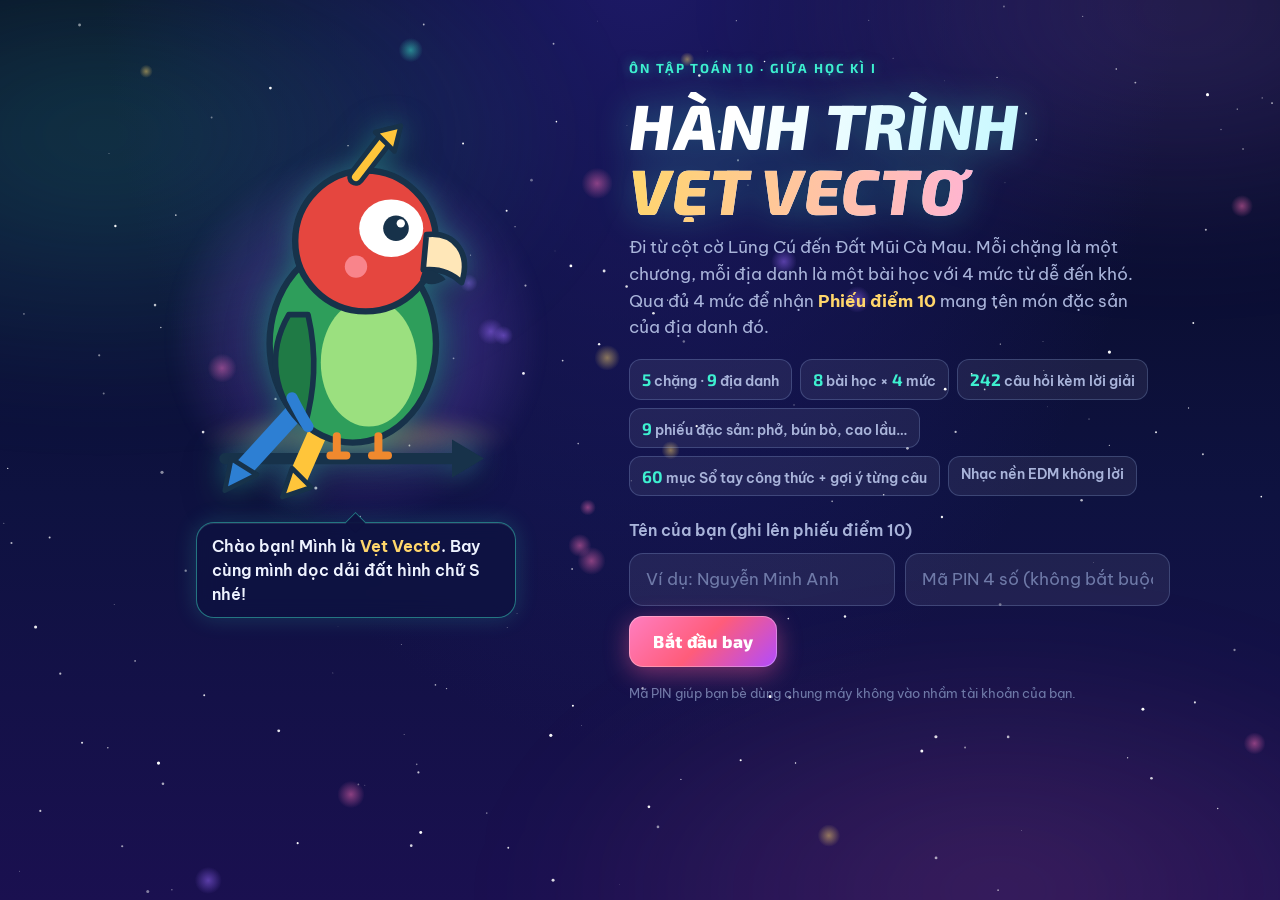
==== commit 76d7e1c3: "Thêm nhiều tài khoản trên cùng một máy - Màn hình đầu: chọn tài khoản (tên, sao, số phiếu, ngày chơi" ====
--- a/index.html
+++ b/index.html
@@ -763,6 +763,39 @@
 .ep-lock .btn svg{width:18px;height:18px}
 .e-act .btn svg{width:18px;height:18px}
 
+/* ---------- Tài khoản ---------- */
+button.player{background:none;border:1px solid transparent;border-radius:99px;padding:4px 10px;cursor:pointer;font:inherit;font-weight:600;color:var(--text-soft);font-size:.9rem}
+button.player:hover{border-color:var(--glass-line);color:var(--text)}
+button.player::before{content:"👤 ";font-size:.85em}
+.namebox .pin{flex:1 1 220px}
+.namebtns{display:flex;gap:10px;flex-wrap:wrap}
+.pin-note{flex-basis:100%;margin:6px 0 0;font-size:.82rem;color:var(--text-dim)}
+.acct-list{margin-top:6px}
+.acct-h{font-size:1.15rem;margin-bottom:10px}
+.acct-grid{display:grid;grid-template-columns:repeat(auto-fill,minmax(210px,1fr));gap:10px}
+.acct-card{position:relative;border-radius:16px;border:1px solid var(--glass-line);background:rgba(255,255,255,.06);transition:border-color .2s,transform .2s}
+.acct-card:hover{border-color:var(--aqua);transform:translateY(-2px)}
+.acct-main,.acct-new{display:flex;align-items:center;gap:12px;width:100%;padding:12px 40px 12px 12px;background:none;border:0;color:var(--text);text-align:left;cursor:pointer;font:inherit}
+.acct-new{padding-right:12px;border-style:dashed}
+.acct-av{flex:none;width:42px;height:42px;border-radius:50%;display:grid;place-items:center;font-family:var(--display);font-weight:800;font-size:1.2rem;color:#14103F;box-shadow:0 0 14px rgba(255,255,255,.2)}
+.acct-av.plus{background:rgba(255,255,255,.12);color:var(--aqua);font-size:1.6rem}
+.acct-info{display:flex;flex-direction:column;min-width:0}
+.acct-info b{font-family:var(--display);white-space:nowrap;overflow:hidden;text-overflow:ellipsis}
+.acct-info small{color:var(--text-soft);font-size:.8rem}
+.acct-lock{width:18px;height:18px;margin-left:auto;flex:none}
+.acct-del{position:absolute;top:6px;right:6px;width:26px;height:26px;border-radius:8px;border:0;background:transparent;color:var(--text-dim);display:grid;place-items:center;cursor:pointer}
+.acct-del:hover{background:var(--bad-bg);color:var(--bad)}
+.acct-del svg{width:14px;height:14px}
+.acct-head{display:flex;gap:14px;align-items:center;margin-bottom:12px}
+.acct-head .acct-av{width:56px;height:56px;font-size:1.6rem}
+.acct-head h2{font-size:1.5rem}
+.acct-head p{margin:2px 0 0}
+.pin-big{display:block;margin:6px auto 0;width:180px;text-align:center;font:inherit;font-family:var(--display);font-weight:800;font-size:1.8rem;letter-spacing:.4em;padding:10px;border-radius:14px;border:1px solid rgba(62,240,208,.55);background:rgba(0,0,0,.25);color:var(--text)}
+@media (max-width:560px){ button.player{display:none} }
+.acct-card.acct-new{border:1px dashed rgba(170,200,255,.35);background:rgba(255,255,255,.03);border-radius:16px}
+.acct-pin,#teacherPw{font:inherit;padding:8px 12px;border-radius:12px;border:1px solid var(--glass-line);background:rgba(0,0,0,.25);color:var(--text);max-width:200px}
+.acct-pin:focus,#teacherPw:focus{border-color:var(--aqua);outline:none;box-shadow:0 0 0 3px rgba(62,240,208,.18)}
+
 </style>
 
 
@@ -894,7 +927,7 @@
     <svg aria-hidden="true"><use href="#parrot-head"/></svg>
     <b>Vẹt <span>Vectơ</span></b>
   </button>
-  <span class="player" id="hudName"></span>
+  <button class="player" id="hudName" title="Tài khoản" aria-label="Tài khoản"></button>
   <span class="chip" title="Hạt hướng dương"><svg aria-hidden="true"><use href="#i-seed"/></svg><span id="hudSeeds">0</span><span class="sr"> hạt</span></span>
   <span class="chip chip-stars" title="Tổng số sao"><svg aria-hidden="true"><use href="#i-star"/></svg><span id="hudStars">0</span><span class="sr"> sao</span></span>
   <button class="chip" id="walletBtn" title="Túi phiếu"><svg aria-hidden="true"><use href="#i-ticket"/></svg><span id="hudTickets">0</span><span class="sr"> phiếu điểm 10</span></button>
@@ -924,10 +957,13 @@
         <li><b>60</b> mục Sổ tay công thức + gợi ý từng câu</li>
         <li>Nhạc nền EDM không lời</li>
       </ul>
+      <div class="acct-list" id="acctList" hidden></div>
       <form class="namebox" id="nameForm">
-        <label for="nameInput">Tên của bạn (ghi lên phiếu điểm 10)</label>
-        <input id="nameInput" type="text" maxlength="40" placeholder="Ví dụ: Nguyễn Minh Anh" autocomplete="name">
-        <button class="btn red" type="submit">Bắt đầu bay</button>
+        <label for="nameInput" id="nameLabel">Tên của bạn (ghi lên phiếu điểm 10)</label>
+        <input id="nameInput" type="text" maxlength="40" placeholder="Ví dụ: Nguyễn Minh Anh" autocomplete="off">
+        <input id="pinInput" class="pin" type="password" inputmode="numeric" pattern="[0-9]*" maxlength="4" placeholder="Mã PIN 4 số (không bắt buộc)" autocomplete="off" aria-label="Mã PIN 4 số, không bắt buộc">
+        <div class="namebtns"><button class="btn ghost" type="button" id="nameBack" hidden>Quay lại</button><button class="btn red" type="submit">Bắt đầu bay</button></div>
+        <p class="pin-note">Mã PIN giúp bạn bè dùng chung máy không vào nhầm tài khoản của bạn.</p>
       </form>
     </div>
   </section>
@@ -2909,11 +2945,36 @@
 const KEY = "vetvecto-v2";
 const fresh = () => ({ name: "", seeds: START_SEEDS, charms: 0, coupons: {}, cave: { found: false, sel: "b1", best: {}, done: {}, seen: {}, hint: {} }, omi: { n: 0, keep: [], tied: 0, fixed: 0 }, sound: true, music: true, musicVol: .6, teacher: false, prog: {}, tickets: {}, sel: "b1" });
 let S = fresh();
+/* ===== Nhiều tài khoản trên cùng một máy =====
+   Danh sách ở PKEY: { list: [{ id, name, pin (mã băm hoặc null), stars, tix, last }], cur }.
+   Tiến độ của từng tài khoản ở khóa "vetvecto-v2:<id>". Bản cũ (một tài khoản ở "vetvecto-v2") được chuyển sang tự động. */
+const PKEY = "vetvecto-profiles";
+let P = { list: [], cur: null };
+const stateKey = id => KEY + ":" + id;
+const todayISO = () => new Date().toISOString().slice(0, 10);
+const curProfile = () => P.list.find(x => x.id === P.cur) || null;
+function saveProfiles() { try { localStorage.setItem(PKEY, JSON.stringify(P)); } catch (e) {} }
+function loadProfiles() {
+  try { const r = JSON.parse(localStorage.getItem(PKEY) || "null"); if (r && Array.isArray(r.list)) P = { list: r.list, cur: r.cur || null }; } catch (e) {}
+  try { // chuyển dữ liệu bản cũ
+    const old = localStorage.getItem(KEY);
+    if (old) {
+      const o = JSON.parse(old), id = "p" + Date.now().toString(36);
+      if (o && typeof o === "object" && o.name) { P.list.push({ id, name: o.name, pin: null, last: todayISO() }); localStorage.setItem(stateKey(id), old); if (!P.cur) P.cur = id; }
+      localStorage.removeItem(KEY); saveProfiles();
+    }
+  } catch (e) {}
+  if (P.cur && !curProfile()) P.cur = null;
+}
 function load() {
-  try { const raw = localStorage.getItem(KEY); if (raw) { const s = JSON.parse(raw); if (s && typeof s === "object") return Object.assign(fresh(), s); } } catch (e) {}
+  try { const raw = P.cur && localStorage.getItem(stateKey(P.cur)); if (raw) { const s = JSON.parse(raw); if (s && typeof s === "object") return Object.assign(fresh(), s); } } catch (e) {}
   return fresh();
 }
-function save() { try { localStorage.setItem(KEY, JSON.stringify(S)); } catch (e) {} }
+function save() {
+  if (!P.cur) return;
+  try { localStorage.setItem(stateKey(P.cur), JSON.stringify(S)); } catch (e) {}
+  const pr = curProfile(); if (pr) { pr.name = S.name || pr.name; pr.stars = totalStars(); pr.tix = ticketCount(); pr.last = todayISO(); saveProfiles(); }
+}
 
 const $ = (s, r = document) => r.querySelector(s);
 const el = (tag, attrs = {}, kids = []) => {
@@ -3949,6 +4010,8 @@
   const m = el("div", { class: "modal", role: "dialog", "aria-modal": "true", "aria-labelledby": "mTitle" }, [
     closeX(), el("h2", { id: "mTitle", text: "Cài đặt" }),
     el("div", { class: "menu-list" }, [
+      el("section", {}, [el("h3", { text: "Tài khoản" }), el("p", { text: `Đang chơi: ${S.name}. Máy này có ${P.list.length} tài khoản.` }),
+        el("div", { class: "row" }, [el("button", { class: "btn small", text: "Tài khoản & mã PIN", onclick: () => { closeModal(true); openAccount(); } }), el("button", { class: "btn small ghost", text: "Đăng xuất / đổi tài khoản", onclick: () => logout() })])]),
       el("section", {}, [el("h3", { text: "Tên trên phiếu" }), nameIn, el("div", { class: "row" }, el("button", { class: "btn small", text: "Lưu tên", onclick: () => { const v = nameIn.value.trim(); if (!v) { note.className = "note err"; note.textContent = "Tên không được để trống."; return; } S.name = v; save(); hud(); toast("Đã lưu tên: " + v); } }))]),
       el("section", {}, [el("h3", { text: "Chuyển tiến độ sang máy khác" }),
         el("p", { text: "Tiến độ chỉ lưu trên trình duyệt này. Sao chép mã dưới đây, rồi dán vào ô Khôi phục ở máy khác." }), code,
@@ -4025,8 +4088,7 @@
   }
 }
 /* ================= KHỞI ĐỘNG ================= */
-function start(data) {
-  S = (data && data.S) ? Object.assign(fresh(), data.S) : load();
+function afterLoad() {
   if (S.teacher && S.teacherLock !== 1) { S.teacher = false; save(); }
   // trao bù phiếu miễn cho các mức đã qua trước khi có phần thưởng này
   S.coupons = S.coupons || {}; let bf = 0;
@@ -4034,6 +4096,11 @@
   if (bf) save();
   S.cave = Object.assign({ found: false, sel: "b1", best: {}, done: {}, seen: {}, hint: {} }, S.cave || {});
   for (const k in S.cave.best) if (!S.cave.done[k]) S.cave.done[k] = new Date().toISOString().slice(0, 10); // bản cũ có điểm → coi như đã làm
+  Music.setVolume(S.musicVol ?? .6);
+}
+function start(data) {
+  loadProfiles();
+  S = load(); if (P.cur) afterLoad();
   try { window.claude && window.claude.hot && window.claude.hot.snapshot && window.claude.hot.snapshot(() => ({ S })); } catch (e) {}
   mountParrots(); sky();
   $("#homeBtn").addEventListener("click", () => { if (RUN) confirmQuit(); else goMap(); });
@@ -4058,14 +4125,104 @@
   };
   ["pointerup", "touchend", "click", "keydown"].forEach(t => addEventListener(t, onGesture, true));
   $("#quitBtn").addEventListener("click", confirmQuit);
-  $("#nameForm").addEventListener("submit", e => {
-    e.preventDefault(); const v = $("#nameInput").value.trim();
+  $("#nameForm").addEventListener("submit", async e => {
+    e.preventDefault(); const v = $("#nameInput").value.trim(), pin = $("#pinInput").value.trim();
     if (!v) { $("#nameInput").focus(); toast("Nhập tên để Vẹt ghi lên phiếu điểm 10 nhé!"); return; }
-    const first = !S.name && !S.omi.n && totalStars() === 0; S.name = v; save(); play("win"); goMap();
-    if (first) toast(`Vẹt tặng bạn ${S.seeds} hạt khởi hành! Dùng hạt cho trợ giúp và Hộp quẻ.`);
+    if (pin && !/^\d{4}$/.test(pin)) { $("#pinInput").focus(); toast("Mã PIN gồm đúng 4 chữ số, hoặc để trống."); return; }
+    if (P.list.some(x => x.name.trim().toLowerCase() === v.toLowerCase())) { toast("Tên này đã có trên máy. Hãy chọn tài khoản đó hoặc đặt tên khác."); return; }
+    const id = "p" + Date.now().toString(36) + Math.random().toString(36).slice(2, 5);
+    P.list.push({ id, name: v, pin: pin ? await pinHash(id, pin) : null, last: todayISO() });
+    P.cur = id; saveProfiles();
+    S = fresh(); S.name = v; afterLoad(); save();
+    $("#nameInput").value = ""; $("#pinInput").value = "";
+    play("win"); applyMusicPref(); goMap();
+    toast(`Chào ${v}! Vẹt tặng bạn ${S.seeds} hạt khởi hành. Dùng hạt cho trợ giúp và Hộp quẻ.`);
   });
+  $("#nameBack").addEventListener("click", () => { play("tap"); renderAccounts(); });
+  $("#hudName").addEventListener("click", openAccount);
   hud();
-  if (S.name) goMap(); else show("scrWelcome");
+  if (P.cur) goMap(); else { renderAccounts(); show("scrWelcome"); }
+}
+/* ================= TÀI KHOẢN ================= */
+async function pinHash(id, pin) {
+  try { const buf = await crypto.subtle.digest("SHA-256", new TextEncoder().encode("vetvecto-pin:" + id + ":" + pin)); return [...new Uint8Array(buf)].map(b => b.toString(16).padStart(2, "0")).join(""); }
+  catch (e) { return "plain:" + pin; } // trình duyệt quá cũ không có crypto.subtle
+}
+async function pinOk(pr, pin) { return !pr.pin || (await pinHash(pr.id, pin)) === pr.pin; }
+function applyMusicPref() { try { if (S.music && !Music.playing) Music.start(); else if (!S.music && Music.playing) Music.stop(); } catch (e) {} hud(); }
+const AV_COLORS = ["#FF6FB5", "#3EF0D0", "#FFD66B", "#9B6BFF", "#5CC8FF", "#37F2A0", "#FF8E5C"];
+function avatar(pr) { let h = 0; for (const ch of pr.id) h = (h * 31 + ch.charCodeAt(0)) >>> 0; const name = pr.name.trim().split(/\s+/).pop() || "?"; return el("span", { class: "acct-av", style: `background:${AV_COLORS[h % AV_COLORS.length]}`, text: name[0].toUpperCase() }); }
+function renderAccounts() {
+  const box = $("#acctList"), form = $("#nameForm");
+  box.innerHTML = "";
+  if (!P.list.length) { box.hidden = true; form.hidden = false; $("#nameBack").hidden = true; $("#nameLabel").textContent = "Tên của bạn (ghi lên phiếu điểm 10)"; return; }
+  box.hidden = false; form.hidden = true;
+  box.append(el("h3", { class: "acct-h", text: "Chọn tài khoản để chơi tiếp" }));
+  const grid = el("div", { class: "acct-grid" });
+  const list = P.list.slice().sort((a, b) => (b.last || "").localeCompare(a.last || ""));
+  for (const pr of list) {
+    const card = el("div", { class: "acct-card" }, [
+      el("button", { class: "acct-main", "aria-label": `Đăng nhập ${pr.name}${pr.pin ? " (có mã PIN)" : ""}`, onclick: () => loginAs(pr) }, [
+        avatar(pr), el("span", { class: "acct-info" }, [el("b", { text: pr.name }), el("small", { text: `★ ${pr.stars || 0} · ${pr.tix || 0} phiếu` + (pr.last ? ` · ${pr.last.split("-").reverse().slice(0, 2).join("/")}` : "") })]),
+        pr.pin ? icon("i-lock", "acct-lock") : null]),
+      el("button", { class: "acct-del", "aria-label": `Xóa tài khoản ${pr.name}`, title: "Xóa tài khoản", onclick: () => deleteAccount(pr) }, icon("i-close"))]);
+    grid.append(card);
+  }
+  grid.append(el("button", { class: "acct-card acct-new", onclick: () => { play("tap"); box.hidden = true; form.hidden = false; $("#nameBack").hidden = false; $("#nameLabel").textContent = "Tạo tài khoản mới: tên của bạn (ghi lên phiếu điểm 10)"; $("#nameInput").focus(); } }, [el("span", { class: "acct-av plus", text: "+" }), el("span", { class: "acct-info" }, [el("b", { text: "Tài khoản mới" }), el("small", { text: "Cho bạn khác dùng chung máy" })])]));
+  box.append(grid, el("p", { class: "pin-note", text: "Mỗi tài khoản có tiến độ, hạt và phiếu thưởng riêng, chỉ lưu trên máy này. Muốn chuyển sang máy khác, dùng mã sao lưu trong Cài đặt." }));
+}
+function askPin(pr, title, then) {
+  const inp = el("input", { type: "password", inputmode: "numeric", maxlength: "4", class: "pin-big", placeholder: "• • • •", "aria-label": "Mã PIN", autocomplete: "off" });
+  const note = el("p", { class: "note", "aria-live": "polite" });
+  const go = async () => { if (await pinOk(pr, inp.value.trim())) { closeModal(true); then(); } else { note.className = "note err"; note.textContent = "Sai mã PIN."; inp.select(); play("bad"); } };
+  inp.addEventListener("keydown", e => { if (e.key === "Enter") { e.preventDefault(); go(); } });
+  openModal(el("div", { class: "modal", role: "dialog", "aria-modal": "true", "aria-labelledby": "pinT" }, [closeX(),
+    el("div", { class: "acct-head" }, [avatar(pr), el("div", {}, [el("h2", { id: "pinT", text: title }), el("p", { text: pr.name })])]),
+    inp, note, el("div", { class: "btnrow" }, [el("button", { class: "btn ghost", text: "Thôi", onclick: () => closeModal() }), el("button", { class: "btn red", text: "Xác nhận", onclick: go })])]));
+  setTimeout(() => inp.focus(), 50);
+}
+function loginAs(pr) {
+  play("tap");
+  const doLogin = () => { P.cur = pr.id; saveProfiles(); S = load(); if (!S.name) S.name = pr.name; afterLoad(); save(); applyMusicPref(); goMap(); toast(`Chào mừng ${S.name} quay lại!`); };
+  if (pr.pin) askPin(pr, "Nhập mã PIN", doLogin); else doLogin();
+}
+function deleteAccount(pr) {
+  play("tap");
+  const confirmDel = () => openModal(el("div", { class: "modal", role: "dialog", "aria-modal": "true", "aria-labelledby": "delT" }, [closeX(),
+    el("h2", { id: "delT", text: "Xóa tài khoản?" }),
+    el("p", { text: `Toàn bộ tiến độ, hạt và phiếu thưởng của "${pr.name}" trên máy này sẽ bị xóa và không lấy lại được (trừ khi đã lưu mã sao lưu).` }),
+    el("div", { class: "btnrow" }, [el("button", { class: "btn ghost", text: "Thôi", onclick: () => closeModal() }),
+      el("button", { class: "btn red", text: "Xóa tài khoản", onclick: () => { try { localStorage.removeItem(stateKey(pr.id)); } catch (e) {} P.list = P.list.filter(x => x.id !== pr.id); if (P.cur === pr.id) P.cur = null; saveProfiles(); closeModal(); renderAccounts(); toast(`Đã xóa tài khoản ${pr.name}.`); } })])]));
+  if (pr.pin) askPin(pr, "Nhập mã PIN để xóa", confirmDel); else confirmDel();
+}
+function logout() {
+  save(); RUN = null; P.cur = null; saveProfiles(); S = fresh(); closeModal(true); renderAccounts(); show("scrWelcome"); play("tap");
+  const tt = $(".toast"); if (tt) tt.hidden = true;
+}
+function openAccount() {
+  const pr = curProfile(); if (!pr) return;
+  const pinIn = el("input", { type: "password", inputmode: "numeric", maxlength: "4", class: "acct-pin", placeholder: "Mã PIN mới (4 số)", "aria-label": "Mã PIN mới", autocomplete: "off" });
+  const note = el("p", { class: "note", "aria-live": "polite" });
+  const setPin = async clear => {
+    const v = pinIn.value.trim();
+    if (!clear && !/^\d{4}$/.test(v)) { note.className = "note err"; note.textContent = "Mã PIN gồm đúng 4 chữ số."; return; }
+    pr.pin = clear ? null : await pinHash(pr.id, v); saveProfiles(); pinIn.value = "";
+    note.className = "note ok"; note.textContent = clear ? "Đã bỏ mã PIN." : "Đã đặt mã PIN."; drawPinBtns();
+  };
+  const pinBtns = el("div", { class: "row" });
+  const drawPinBtns = () => { pinBtns.innerHTML = ""; pinBtns.append(pinIn, el("button", { class: "btn small", text: pr.pin ? "Đổi PIN" : "Đặt PIN", onclick: () => setPin(false) })); if (pr.pin) pinBtns.append(el("button", { class: "btn small ghost", text: "Bỏ PIN", onclick: () => setPin(true) })); };
+  drawPinBtns();
+  openModal(el("div", { class: "modal", role: "dialog", "aria-modal": "true", "aria-labelledby": "accT" }, [closeX(),
+    el("div", { class: "acct-head" }, [avatar(pr), el("div", {}, [el("h2", { id: "accT", text: S.name }), el("p", { text: `★ ${totalStars()} · ${ticketCount()} phiếu · ${S.seeds} hạt · ${P.list.length} tài khoản trên máy này` })])]),
+    el("div", { class: "menu-list" }, [
+      el("section", {}, [el("h3", { text: "Đổi tài khoản" }), el("p", { text: "Đăng xuất để bạn khác đăng nhập hoặc tạo tài khoản mới trên máy này. Tiến độ của bạn vẫn được giữ nguyên." }),
+        el("div", { class: "row" }, el("button", { class: "btn small red", text: "Đăng xuất / đổi tài khoản", onclick: () => { if (RUN) { closeModal(true); confirmQuitThen(logout); } else logout(); } }))]),
+      el("section", {}, [el("h3", { text: "Mã PIN" }), el("p", { text: pr.pin ? "Tài khoản đang có mã PIN." : "Đặt mã PIN 4 số để người khác không vào nhầm tài khoản của bạn." }), pinBtns, note])])]));
+}
+function confirmQuitThen(fn) {
+  openModal(el("div", { class: "modal", role: "dialog", "aria-modal": "true", "aria-labelledby": "qT2" }, [
+    el("h2", { id: "qT2", text: "Đang làm bài dở" }), el("p", { text: "Kết quả lượt này sẽ không được tính. Hạt đã nhận vẫn được giữ." }),
+    el("div", { class: "btnrow" }, [el("button", { class: "btn ghost", text: "Ở lại", onclick: () => closeModal() }), el("button", { class: "btn red", text: "Vẫn đăng xuất", onclick: () => fn() })])]));
 }
 let musicWarned = false;
 function checkMusic() {
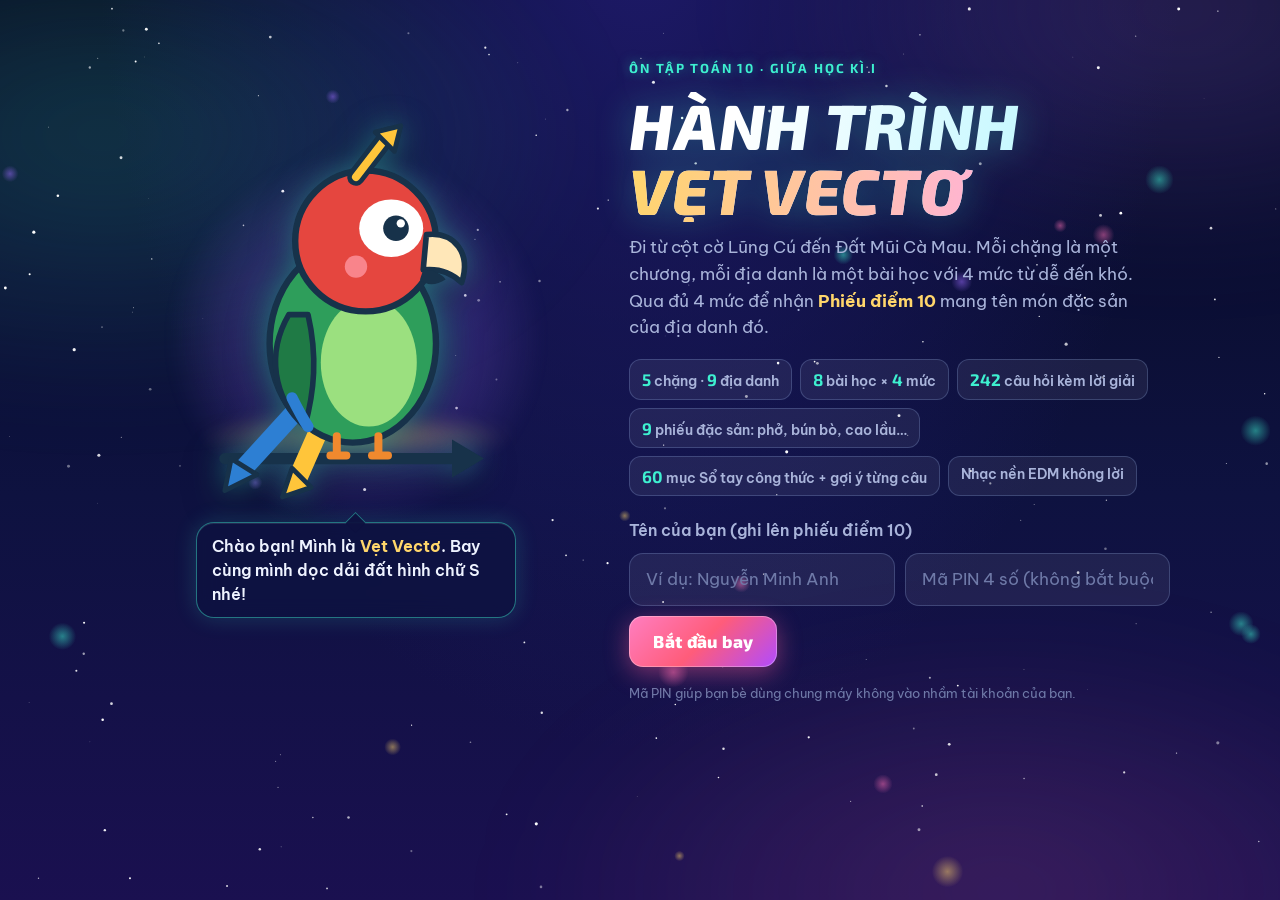
==== commit bc56e143: "Văn Miếu – Quốc Tử Giám: 4 đề ôn tập giữa kì I theo ma trận đề mẫu Mỗi đề 12 trắc nghiệm, 2 đúng/sai" ====
--- a/index.html
+++ b/index.html
@@ -795,6 +795,78 @@
 .acct-card.acct-new{border:1px dashed rgba(170,200,255,.35);background:rgba(255,255,255,.03);border-radius:16px}
 .acct-pin,#teacherPw{font:inherit;padding:8px 12px;border-radius:12px;border:1px solid var(--glass-line);background:rgba(0,0,0,.25);color:var(--text);max-width:200px}
 .acct-pin:focus,#teacherPw:focus{border-color:var(--aqua);outline:none;box-shadow:0 0 0 3px rgba(62,240,208,.18)}
+/* ===== ĐỀ ÔN TẬP · VĂN MIẾU ===== */
+.map .node.exam .tag rect{fill:rgba(90,30,10,.88);stroke:#FFC266}
+.map .node.exam .tag text{fill:#FFF0D6}
+.map .node.exam.sel .tag rect{fill:rgba(255,214,107,.95);stroke:#fff}
+.map .node.exam.sel .tag text{fill:#2A1600}
+.lmk.exam{background:radial-gradient(circle at 35% 30%,#fff,#FFF0D6 60%,#FFC266)!important}
+.foodbadge.exam{box-shadow:0 0 0 2px #fff,0 0 0 4px #FFB547,0 0 24px rgba(255,181,71,.6)}
+.ticket.exam{background:radial-gradient(120% 80% at 50% 0%,#8A2A1C 0,#4A1410 50%,#1C0806 100%)}
+.ticket.exam::before{background:conic-gradient(from var(--ang,0deg),#FFE6A8,#FFB547,#D2513F,#FFE6A8,#FFB547)}
+.ticket.exam .rar{background:rgba(255,181,71,.3);border-color:rgba(255,230,168,.8);color:#FFF0D6}
+.ticket.exam .t-head{background:linear-gradient(90deg,#FFE6A8,#fff,#FFB547);-webkit-background-clip:text;background-clip:text}
+.ticket.exam .t-food{box-shadow:0 0 0 3px #fff,0 0 0 6px #FFB547,0 0 40px rgba(255,181,71,.75)}
+.ticket.exam .t-ribbon{background:linear-gradient(135deg,#FFB547,#D2513F);color:#fff}
+.matrix{display:grid;grid-template-columns:repeat(2,minmax(0,1fr));gap:8px;margin:0 0 14px}
+.matrix span{font-size:.84rem;color:var(--text-soft);padding:7px 10px;border-radius:12px;border:1px solid var(--glass-line);background:rgba(255,255,255,.04)}
+.matrix b{font-family:var(--display);color:var(--gold);margin-right:4px}
+.examtop{position:sticky;top:0;z-index:5;padding:10px 12px;margin:0 auto 14px;max-width:960px;border-radius:18px;background:rgba(12,14,52,.9);border:1px solid var(--glass-line);backdrop-filter:blur(8px);-webkit-backdrop-filter:blur(8px)}
+.clock{display:inline-flex;align-items:center;gap:6px;font-family:var(--display);font-weight:800;font-size:1.15rem;padding:6px 12px;border-radius:12px;background:rgba(62,240,208,.1);border:1px solid rgba(62,240,208,.45);color:var(--aqua);font-variant-numeric:tabular-nums}
+.clock svg{width:20px;height:20px}
+.clock.warn{color:var(--gold);border-color:rgba(255,214,107,.6);background:rgba(255,214,107,.1)}
+.clock.late{color:var(--bad);border-color:rgba(255,92,122,.6);background:rgba(255,92,122,.12)}
+.paper{max-width:960px;margin:0 auto;display:grid;gap:16px}
+.ph{text-align:center;padding:18px 16px;border-radius:22px;background:linear-gradient(180deg,rgba(255,194,102,.16),rgba(210,81,63,.08));border:1px solid rgba(255,194,102,.35)}
+.ph-k{font-family:var(--display);font-weight:800;letter-spacing:.06em;font-size:.86rem;color:var(--gold)}
+.ph h2{margin:4px 0 6px;font-size:1.5rem}
+.ph p{margin:0;color:var(--text-soft);font-size:.9rem}
+.expart{display:grid;gap:12px}
+.expart>h3{margin:6px 0 0;font-size:1.15rem;color:var(--gold)}
+.ex-note{margin:-6px 0 2px;font-size:.88rem;color:var(--text-soft)}
+.exq{position:relative;border-radius:20px;padding:16px 18px;min-width:0;background:linear-gradient(180deg,rgba(30,32,96,.86),rgba(16,16,58,.9));border:1px solid var(--glass-line)}
+.exq.ok{border-left:4px solid var(--good)} .exq.bad{border-left:4px solid var(--bad)} .exq.skip{border-left:4px solid var(--text-dim)} .exq.part{border-left:4px solid var(--gold)}
+.exq-h{display:flex;align-items:center;gap:10px;flex-wrap:wrap;margin-bottom:8px}
+.exq-n{font-family:var(--display);font-weight:800;color:var(--aqua)}
+.exq-pt{font-family:var(--display);font-weight:700;font-size:.8rem;padding:2px 10px;border-radius:99px;background:rgba(255,194,102,.18);color:var(--gold)}
+.exq-st{font-family:var(--display);font-weight:700;font-size:.8rem;padding:2px 10px;border-radius:99px;background:rgba(255,255,255,.07);color:var(--text-soft)}
+.exq.ok .exq-st{background:var(--good-bg);color:var(--good)} .exq.bad .exq-st{background:var(--bad-bg);color:var(--bad)} .exq.part .exq-st{background:rgba(255,214,107,.15);color:var(--gold)}
+.exq .qtext{font-size:1.04rem;margin:0 0 12px}
+.paper .opt{padding:10px 12px}
+.paper .opt[aria-pressed="true"]{border-color:var(--violet);background:rgba(155,107,255,.22);box-shadow:0 0 18px rgba(155,107,255,.4)}
+.paper .opt[aria-pressed="true"] .k{background:linear-gradient(135deg,var(--violet),#5B6CFF);color:#fff;border-color:transparent}
+.paper .opt.still{animation:none}
+.paper .opt.wrong[aria-pressed="true"],.paper .opt.right[aria-pressed="true"]{box-shadow:none}
+.paper .tfrow{grid-template-columns:minmax(0,1fr) auto auto}
+.paper .numrow input{flex:0 1 240px;font-size:1.15rem;padding:9px 14px}
+.exsol{margin-top:12px;border-radius:14px;border:1px solid rgba(62,240,208,.35);background:rgba(62,240,208,.06);padding:0 12px}
+.exsol summary{cursor:pointer;padding:10px 0;font-family:var(--display);font-weight:700;color:var(--aqua);list-style-position:inside}
+.exsol>div{padding:0 0 12px;white-space:pre-line;overflow-x:auto;overflow-y:hidden}
+.scorecard{display:grid;grid-template-columns:auto minmax(0,1fr);gap:18px;align-items:center;padding:16px 18px;border-radius:22px;background:linear-gradient(135deg,rgba(55,242,160,.14),rgba(155,107,255,.12));border:1px solid rgba(55,242,160,.45)}
+.sc-big{display:grid;justify-items:center;padding:8px 16px;border-radius:18px;background:rgba(0,0,0,.25)}
+.sc-big span{font-size:.8rem;color:var(--text-soft);font-weight:700}
+.sc-big b{font-family:var(--display);font-size:2.4rem;line-height:1.1;color:var(--good)}
+.sc-big small{color:var(--text-soft)}
+.sc-list{list-style:none;margin:0;padding:0;display:grid;gap:4px;font-size:.93rem;color:var(--text-soft)}
+.sc-list b{color:var(--text)}
+.sc-total{margin-top:4px;font-size:1.02rem;color:var(--text)!important}
+.sc-note{grid-column:1/-1;margin:0;font-size:.88rem;color:var(--text-soft)}
+.selfrow{display:flex;gap:10px;align-items:center;flex-wrap:wrap;margin-top:12px;font-weight:700;color:var(--text-soft)}
+.seg.selfgrade button{padding:6px 11px}
+.exam-end{display:flex;gap:12px;justify-content:center;align-items:center;flex-wrap:wrap;padding:8px 0 24px}
+.exam-end p{margin:0;flex-basis:100%;text-align:center;color:var(--text-soft)}
+@media (max-width:560px){
+  .examtop{padding:8px 10px;gap:8px}
+  .examtop .where{font-size:1rem}
+  .clock{font-size:1rem;padding:5px 9px}
+  .paper .opts{grid-template-columns:minmax(0,1fr)}
+  .paper .tfrow{grid-template-columns:minmax(0,1fr) auto}
+  .paper .tfrow .ans{grid-column:2}
+  .exq{padding:14px 12px}
+  .matrix{grid-template-columns:minmax(0,1fr)}
+  .scorecard{grid-template-columns:minmax(0,1fr)}
+}
+@media (max-width:560px){ .examtop{flex-wrap:nowrap} .examtop .where{flex:1 1 0;font-size:.95rem;line-height:1.25} .examtop .where small{display:none} .examtop .btn.small{padding:8px 12px} }
 
 </style>
 
@@ -846,6 +918,9 @@
     <symbol id="i-music" viewBox="0 0 24 24"><path d="M9 18V6l11-2v12" fill="none" stroke="currentColor" stroke-width="2" stroke-linejoin="round"/><circle cx="6.5" cy="18" r="2.6" fill="currentColor"/><circle cx="17.5" cy="16" r="2.6" fill="currentColor"/></symbol>
     <symbol id="i-music-off" viewBox="0 0 24 24"><path d="M9 18V6l11-2v12" fill="none" stroke="currentColor" stroke-width="2" stroke-linejoin="round" opacity=".45"/><circle cx="6.5" cy="18" r="2.6" fill="currentColor" opacity=".45"/><circle cx="17.5" cy="16" r="2.6" fill="currentColor" opacity=".45"/><path d="M3 3l18 18" stroke="currentColor" stroke-width="2.2" stroke-linecap="round"/></symbol>
     <symbol id="i-bulb" viewBox="0 0 24 24"><path d="M9 18h6M10 21h4M12 3a6 6 0 0 0-3.6 10.8c.6.5 1 1.2 1.1 2V16h5v-.2c.1-.8.5-1.5 1.1-2A6 6 0 0 0 12 3z" fill="none" stroke="currentColor" stroke-width="2" stroke-linejoin="round" stroke-linecap="round"/></symbol>
+    <symbol id="lm-vanmieu" viewBox="0 0 60 60"><path d="M4 55h52" stroke="#17324A" stroke-width="2.5" stroke-linecap="round"/><rect x="15" y="37" width="30" height="18" fill="#E8D3A8" stroke="#17324A" stroke-width="2.2"/><path d="M24 55v-8a6 6 0 0 1 12 0v8" fill="#7A4E12" stroke="#17324A" stroke-width="2"/><path d="M19 41v10M41 41v10" stroke="#C9AE7C" stroke-width="2"/><path d="M7 38c6 0 9-2.5 10.5-5h25c1.5 2.5 4.5 5 10.5 5z" fill="#B95B3B" stroke="#17324A" stroke-width="2.2" stroke-linejoin="round"/><rect x="20" y="20" width="20" height="13" fill="#D2513F" stroke="#17324A" stroke-width="2.2"/><circle cx="30" cy="26.5" r="4.4" fill="#FFD66B" stroke="#17324A" stroke-width="1.8"/><path d="M30 22.6v7.8M26.1 26.5h7.8M27.3 23.8l5.4 5.4M32.7 23.8l-5.4 5.4" stroke="#B36F00" stroke-width="1"/><path d="M12 21c5.5 0 8.5-2.5 10-5h16c1.5 2.5 4.5 5 10 5z" fill="#B95B3B" stroke="#17324A" stroke-width="2.2" stroke-linejoin="round"/><path d="M26 16l4-5 4 5" fill="#B95B3B" stroke="#17324A" stroke-width="2" stroke-linejoin="round"/><circle cx="30" cy="9" r="2" fill="#FFD66B" stroke="#17324A" stroke-width="1.4"/></symbol>
+    <symbol id="fd-com" viewBox="0 0 60 60"><path d="M6 34c4-14 14-22 26-24 8 6 14 14 20 26-10 10-26 14-46-2z" fill="#3E9A52" stroke="#17324A" stroke-width="2.2" stroke-linejoin="round"/><path d="M12 33c10-2 22-10 32-20" fill="none" stroke="#2C6E3A" stroke-width="1.6"/><rect x="15" y="22" width="30" height="27" rx="5" fill="#86C75A" stroke="#17324A" stroke-width="2.5"/><rect x="19" y="26" width="22" height="19" rx="3" fill="#B5E07E"/><g fill="#6FAE44"><circle cx="23" cy="30" r="1.3"/><circle cx="29" cy="33" r="1.3"/><circle cx="35" cy="29" r="1.3"/><circle cx="25" cy="39" r="1.3"/><circle cx="33" cy="41" r="1.3"/><circle cx="37" cy="36" r="1.3"/></g><path d="M30 20v31M13 35.5h34" stroke="#D23B3B" stroke-width="2.4"/><path d="M30 20c-3-5-9-4-7 0s7 0 7 0c3-5 9-4 7 0s-7 0-7 0z" fill="#D23B3B" stroke="#17324A" stroke-width="1.4" stroke-linejoin="round"/></symbol>
+    <symbol id="i-clock" viewBox="0 0 24 24"><circle cx="12" cy="13" r="8" fill="none" stroke="currentColor" stroke-width="2.2"/><path d="M12 9v4.5l3 2M9.5 2.8h5" fill="none" stroke="currentColor" stroke-width="2.2" stroke-linecap="round" stroke-linejoin="round"/></symbol>
     <symbol id="i-check" viewBox="0 0 24 24"><path d="M5 12.5l4.5 4.5L19 7.5" fill="none" stroke="#fff" stroke-width="3.2" stroke-linecap="round" stroke-linejoin="round"/></symbol>
 
     <!-- landmark glyphs (viewBox 0 0 60 60) -->
@@ -984,6 +1059,8 @@
             <radialGradient id="orbDone" cx=".38" cy=".32" r=".75"><stop offset="0" stop-color="#FFF9DA"/><stop offset=".55" stop-color="#FFD66B"/><stop offset="1" stop-color="#F28A2E"/></radialGradient>
             <radialGradient id="orbLock" cx=".38" cy=".32" r=".75"><stop offset="0" stop-color="#3A4180"/><stop offset="1" stop-color="#1A1E4A"/></radialGradient>
             <radialGradient id="orbSecret" cx=".38" cy=".32" r=".75"><stop offset="0" stop-color="#F3E8FF"/><stop offset=".55" stop-color="#B98CFF"/><stop offset="1" stop-color="#5B2DB8"/></radialGradient>
+            <radialGradient id="orbExam" cx=".38" cy=".32" r=".75"><stop offset="0" stop-color="#FFF6DD"/><stop offset=".55" stop-color="#FFC266"/><stop offset="1" stop-color="#D2632B"/></radialGradient>
+            <radialGradient id="haloExam"><stop offset="0" stop-color="#FFC266" stop-opacity=".9"/><stop offset="1" stop-color="#FFC266" stop-opacity="0"/></radialGradient>
             <radialGradient id="haloSecret"><stop offset="0" stop-color="#B98CFF" stop-opacity=".95"/><stop offset="1" stop-color="#B98CFF" stop-opacity="0"/></radialGradient>
             <radialGradient id="halo"><stop offset="0" stop-color="#3EF0D0" stop-opacity=".9"/><stop offset="1" stop-color="#3EF0D0" stop-opacity="0"/></radialGradient>
             <filter id="glow" x="-50%" y="-50%" width="200%" height="200%"><feGaussianBlur stdDeviation="4" result="b"/><feMerge><feMergeNode in="b"/><feMergeNode in="SourceGraphic"/></feMerge></filter>
@@ -1054,6 +1131,12 @@
       </div>
       <div class="panel" id="cavePanel"></div>
     </div>
+  </section>
+
+  <!-- ĐỀ ÔN TẬP · VĂN MIẾU -->
+  <section class="screen" id="scrExam" hidden>
+    <div class="quiztop examtop" id="examTop"></div>
+    <div class="paper" id="examPaper"></div>
   </section>
 
   <!-- QUIZ -->
@@ -2739,7 +2822,385 @@
 const ESSAY_BY = {};
 for (const l in ESSAYS) ESSAYS[l].forEach((e, k) => { e.key = e.id; e.lesson = l; e.idx = k; ESSAY_BY[e.key] = e; });
 
-const FIG_IMG = {"bo-song-200yd": "[data-uri]", "cay-71-5": "[data-uri]", "dieu-toa-nha-giai": "[data-uri]", "dieu-toa-nha": "[data-uri]", "du-quay-giai": "[data-uri]", "du-quay": "[data-uri]", "duong-tb-60": "[data-uri]", "hai-tau-60": "[data-uri]", "hbh-chia-ba": "[data-uri]", "nui-3-5-9": "[data-uri]", "truc-tam-bb": "[data-uri]", "trung-diem-ef-hbh": "[data-uri]", "trung-tuyen-giai": "[data-uri]", "tu-giac-mn": "[data-uri]"};
+/* ===== ĐỀ ÔN TẬP GIỮA HỌC KÌ I · VĂN MIẾU – QUỐC TỬ GIÁM =====
+   Ma trận theo đề mẫu (90 phút): Phần I 12 câu trắc nghiệm (3 điểm), Phần II 2 câu đúng/sai (2 điểm),
+   Phần III 4 câu trả lời ngắn (2 điểm), Phần IV 3 câu tự luận (3 điểm).
+   Câu hỏi chọn từ phần bài tập vận dụng / nâng cao của các phiếu bài học và file "BÀI TẬP NÂNG CAO";
+   đáp án đã tính lại (một số chỗ sai trong tài liệu gốc đã được sửa).
+   Câu: mc(q, [đúng, sai, sai, sai], e) · tf(q, [[ý, đúng/sai]×4], e) · num(q, đáp số, e, sai số) · tl: { q, parts: [{ q, s, ans }] }
+   fig: tên ảnh trong src/fig (không có đuôi) hoặc hàm trả về SVG; figSol: hình hiện kèm lời giải. */
+const EXAM_LOC = {
+  id: "exam", no: 11, short: "Văn Miếu", place: "Văn Miếu – Quốc Tử Giám", topic: "Đề ôn tập giữa học kì I", icon: "lm-vanmieu",
+  x: 206, y: 222,
+  note: "Văn Miếu – Quốc Tử Giám là trường đại học đầu tiên của Việt Nam (1076). 82 bia tiến sĩ khắc tên những người đỗ đạt. Đây là trường thi của Vẹt: 4 đề ôn tập theo đúng ma trận đề giữa kì.",
+  food: { name: "Bánh cốm Hàng Than", icon: "fd-com", line: "Bánh cốm xanh dẻo thơm mùi lá dong, nhân đậu xanh dừa, quà Hà Nội cho người đỗ đạt.", exam: true },
+};
+const EXAM_MIN = 90, EXAM_PASS = 5.5; // phút làm bài · điểm trắc nghiệm (I–III, tối đa 7) để tính là "đạt"
+const EXAM_SCORE = { mc: .25, sa: .5, tf: [0, .1, .25, .5, 1] };
+const tl = (q, parts, more) => Object.assign({ t: "tl", q, parts }, more || {});
+const fx = (item, more) => Object.assign(item, more);
+
+const EXAMS = [
+/* ======================= ĐỀ SỐ 1 ======================= */
+{ id: "d1", title: "Đề số 1",
+mc: [
+  mc(R`Trong các mệnh đề sau, mệnh đề nào đúng?`,
+    [R`Tích của hai số tự nhiên là một số lẻ khi và chỉ khi cả hai số đều là số lẻ.`, R`Tổng của hai số tự nhiên là một số chẵn khi và chỉ khi cả hai số đều là số chẵn.`, R`Tích của hai số tự nhiên là một số chẵn khi và chỉ khi cả hai số đều là số chẵn.`, R`Tổng của hai số tự nhiên là một số lẻ khi và chỉ khi cả hai số đều là số lẻ.`],
+    R`Tổng chẵn nhưng hai số lẻ: \(1+3=4\). Tích chẵn nhưng có số lẻ: \(2\cdot3=6\). Hai số lẻ có tổng chẵn nên "tổng lẻ ⇔ cả hai lẻ" sai. Tích là số lẻ khi và chỉ khi không thừa số nào chẵn, tức là cả hai số đều lẻ.`),
+  mc(R`Trong các mệnh đề sau, mệnh đề nào có mệnh đề đảo là mệnh đề đúng?`,
+    [R`Nếu a chia hết cho 3 thì a chia hết cho 9.`, R`Nếu a và b cùng chia hết cho c thì a + b chia hết cho c.`, R`Nếu hai tam giác bằng nhau thì diện tích của chúng bằng nhau.`, R`Nếu một số tận cùng bằng 0 thì số đó chia hết cho 5.`],
+    R`Mệnh đề đảo của \(P\Rightarrow Q\) là \(Q\Rightarrow P\). "Nếu a chia hết cho 9 thì a chia hết cho 3" là mệnh đề đúng. Các mệnh đề đảo còn lại sai: \(1+2=3\) chia hết cho 3 nhưng 1, 2 không chia hết cho 3; hai tam giác cùng diện tích chưa chắc bằng nhau; 5 chia hết cho 5 nhưng không tận cùng bằng 0.`),
+  mc(R`Cho các tập hợp \(A=\{x\in\mathbb R\mid x<3\}\), \(B=\{x\in\mathbb R\mid 1<x\le 5\}\), \(C=\{x\in\mathbb R\mid -2\le x\le 4\}\). Tập hợp \((B\cup C)\setminus(A\cap C)\) bằng`,
+    [R`\([3;5]\)`, R`\([-2;3)\)`, R`\((-\infty;1]\)`, R`\([-2;5]\)`],
+    R`\(A=(-\infty;3)\), \(B=(1;5]\), \(C=[-2;4]\). Ta có \(B\cup C=[-2;5]\), \(A\cap C=[-2;3)\). Vậy \((B\cup C)\setminus(A\cap C)=[3;5]\).`),
+  mc(R`Cho hai tập hợp khác rỗng \(A=(m-1;5)\) và \(B=(3;+\infty)\). Tất cả các giá trị của m để \(A\setminus B=\varnothing\) là`,
+    [R`\(4\le m<6\)`, R`\(4<m<6\)`, R`\(m\ge 4\)`, R`\(3\le m<6\)`],
+    R`A khác rỗng nên \(m-1<5\Leftrightarrow m<6\). \(A\setminus B=\varnothing\Leftrightarrow A\subset B\Leftrightarrow m-1\ge 3\Leftrightarrow m\ge 4\). Kết hợp: \(4\le m<6\).`),
+  mc(R`Miền nghiệm của bất phương trình \(3x+2(y+3)\ge 4(x+1)-y+3\) là nửa mặt phẳng chứa điểm nào sau đây?`,
+    [R`\((2;1)\)`, R`\((3;0)\)`, R`\((1;0)\)`, R`\((4;1)\)`],
+    R`Bất phương trình \(\Leftrightarrow 3x+2y+6\ge 4x+4-y+3\Leftrightarrow -x+3y-1\ge 0\). Thay \((2;1)\): \(-2+3-1=0\ge 0\) đúng. Với \((3;0)\), \((1;0)\), \((4;1)\) vế trái lần lượt bằng \(-4,\ -2,\ -2\), đều âm.`),
+  mc(R`Miền nghiệm của hệ bất phương trình \(\begin{cases}3x+y\ge 9\\ x\ge y-3\\ 2y\ge 8-x\\ y\le 6\end{cases}\) chứa điểm nào trong các điểm sau đây?`,
+    [R`\(P(8;4)\)`, R`\(O(0;0)\)`, R`\(M(1;2)\)`, R`\(N(2;1)\)`],
+    R`Với \(P(8;4)\): \(28\ge 9\), \(8\ge 1\), \(8\ge 0\), \(4\le 6\) đều đúng. Các điểm O, M, N không thỏa mãn bất phương trình đầu: \(3x+y\) lần lượt bằng 0, 5, 7, đều nhỏ hơn 9.`),
+  mc(R`Một hộ kinh doanh sản xuất hai loại sản phẩm. Mỗi kg sản phẩm loại I cần 3 kg nguyên liệu và 1 giờ sản xuất, lãi 300 nghìn đồng; mỗi kg sản phẩm loại II cần 1 kg nguyên liệu và 1 giờ sản xuất, lãi 200 nghìn đồng. Mỗi ngày hộ dùng không quá 6 kg nguyên liệu và làm việc không quá 4 giờ. Số tiền lãi lớn nhất hộ có thể thu được trong một ngày là`,
+    [R`900 nghìn đồng`, R`600 nghìn đồng`, R`800 nghìn đồng`, R`1200 nghìn đồng`],
+    R`Gọi x, y (kg) là lượng sản phẩm I, II. Hệ: \(3x+y\le 6,\ x+y\le 4,\ x\ge 0,\ y\ge 0\). Miền nghiệm là tứ giác với các đỉnh \(O(0;0),\ (2;0),\ (1;3),\ (0;4)\). Tiền lãi \(F=300x+200y\) lần lượt bằng 0; 600; 900; 800. Lãi lớn nhất 900 nghìn đồng khi sản xuất 1 kg loại I và 3 kg loại II.`),
+  mc(R`Cho góc α thỏa mãn \(0^\circ<\alpha<90^\circ\) và \(3\cos\alpha-\sin\alpha=1\). Giá trị của \(\tan\alpha\) bằng`,
+    [R`\(\frac43\)`, R`\(\frac34\)`, R`\(\frac45\)`, R`\(\frac54\)`],
+    R`\(\sin\alpha=3\cos\alpha-1\) nên \((3\cos\alpha-1)^2+\cos^2\alpha=1\Leftrightarrow 10\cos^2\alpha-6\cos\alpha=0\). Vì \(0^\circ<\alpha<90^\circ\) nên \(\cos\alpha=\frac35\), \(\sin\alpha=\frac45\), do đó \(\tan\alpha=\frac43\).`),
+  mc(R`Cho \(\cos\alpha+\sin\alpha=\frac13\). Giá trị của \(P=\sqrt{\tan^2\alpha+\cot^2\alpha}\) bằng`,
+    [R`\(\frac74\)`, R`\(\frac54\)`, R`\(\frac94\)`, R`\(\frac{11}{4}\)`],
+    R`Bình phương: \(1+2\sin\alpha\cos\alpha=\frac19\Rightarrow \sin\alpha\cos\alpha=-\frac49\). \(\tan^2\alpha+\cot^2\alpha=\frac{\sin^4\alpha+\cos^4\alpha}{\sin^2\alpha\cos^2\alpha}=\frac{1-2\cdot\frac{16}{81}}{\frac{16}{81}}=\frac{49}{16}\). Vậy \(P=\frac74\).`),
+  mc(R`Tam giác ABC có hai đường trung tuyến BM, CN vuông góc với nhau, \(BC=3\) và \(\widehat{BAC}=30^\circ\). Diện tích tam giác ABC bằng`,
+    [R`\(3\sqrt3\)`, R`\(6\sqrt3\)`, R`\(9\sqrt3\)`, R`\(\frac{3\sqrt3}{2}\)`],
+    R`Gọi G là trọng tâm. \(BG\perp CG\) nên \(BG^2+CG^2=BC^2\Leftrightarrow\frac49(m_b^2+m_c^2)=a^2\Leftrightarrow\frac{4a^2+b^2+c^2}{9}=a^2\Leftrightarrow b^2+c^2=5a^2=45\). Định lí côsin: \(9=45-2bc\cos30^\circ\Rightarrow bc=12\sqrt3\). Vậy \(S=\frac12bc\sin30^\circ=3\sqrt3\). (Tài liệu gốc chọn nhầm \(9\sqrt3\).)`),
+  mc(R`Cho tứ giác ABCD có \(\overrightarrow{AB}=\overrightarrow{DC}\) và \(|\overrightarrow{AB}|=|\overrightarrow{BC}|\). Khẳng định nào sau đây sai?`,
+    [R`ABCD là hình thang cân.`, R`\(|\overrightarrow{CD}|=|\overrightarrow{BC}|\)`, R`\(\overrightarrow{AD}=\overrightarrow{BC}\)`, R`ABCD là hình thoi.`],
+    R`\(\overrightarrow{AB}=\overrightarrow{DC}\) nên ABCD là hình bình hành, suy ra \(\overrightarrow{AD}=\overrightarrow{BC}\). Thêm \(AB=BC\) nên ABCD là hình thoi và \(CD=AB=BC\). Hình thoi nói chung không phải hình thang cân, nên khẳng định "ABCD là hình thang cân" sai.`),
+  mc(R`Cho tam giác ABC đều cạnh a, H là trung điểm của BC. Độ dài \(|\overrightarrow{CA}-\overrightarrow{HC}|\) bằng`,
+    [R`\(\frac{a\sqrt7}{2}\)`, R`\(\frac a2\)`, R`\(\frac{3a}{2}\)`, R`\(\frac{2\sqrt3\,a}{3}\)`],
+    R`\(\overrightarrow{CA}-\overrightarrow{HC}=\overrightarrow{CA}+\overrightarrow{CH}=\overrightarrow{CD}\) với ACHD là hình bình hành; khi đó AHBD là hình chữ nhật, \(BD=AH=\frac{a\sqrt3}{2}\). Vậy \(CD=\sqrt{BD^2+BC^2}=\sqrt{\frac{3a^2}{4}+a^2}=\frac{a\sqrt7}{2}\).`),
+],
+tf: [
+  tf(R`Cho hai tập hợp \(A=[m-3;m+2]\) và \(B=(-3;5)\), với m là tham số thực.`,
+    [[R`Khi \(m=1\) thì \(A\cap B=(-3;3]\).`, false],
+     [R`\(A\cap B=\varnothing\) khi và chỉ khi \(m\le-5\) hoặc \(m\ge 8\).`, true],
+     [R`Có đúng 12 giá trị nguyên của m để \(A\cap B\ne\varnothing\).`, true],
+     [R`\(A\subset B\) khi và chỉ khi \(0\le m\le 3\).`, false]],
+    R`a) \(m=1\): \(A=[-2;3]\subset B\) nên \(A\cap B=[-2;3]\). Sai.
+b) \(A\cap B=\varnothing\Leftrightarrow m+2\le-3\) hoặc \(m-3\ge 5\Leftrightarrow m\le-5\) hoặc \(m\ge 8\). Đúng.
+c) \(A\cap B\ne\varnothing\Leftrightarrow -5<m<8\), có các số nguyên \(-4,-3,\dots,7\): 12 giá trị. Đúng.
+d) \(A\subset B\Leftrightarrow m-3>-3\) và \(m+2<5\Leftrightarrow 0<m<3\) (B là khoảng mở). Sai.`),
+  tf(R`Cho tam giác ABC có \(b=7\), \(c=5\) và \(\cos A=\frac35\).`,
+    [[R`\(\sin A=\frac45\).`, true],
+     [R`Diện tích tam giác ABC bằng 14.`, true],
+     [R`\(a=3\sqrt2\).`, false],
+     [R`Bán kính đường tròn nội tiếp \(r=4-\sqrt2\).`, false]],
+    R`a) \(\sin^2A=1-\frac{9}{25}=\frac{16}{25}\), \(\sin A>0\) nên \(\sin A=\frac45\). Đúng.
+b) \(S=\frac12bc\sin A=\frac12\cdot7\cdot5\cdot\frac45=14\). Đúng.
+c) \(a^2=49+25-2\cdot7\cdot5\cdot\frac35=32\Rightarrow a=4\sqrt2\). Sai.
+d) \(p=\frac{7+5+4\sqrt2}{2}=6+2\sqrt2\), \(r=\frac Sp=\frac{14}{6+2\sqrt2}=3-\sqrt2\). Sai.`),
+],
+sa: [
+  num(R`Có 100 cử tri tham gia bày tỏ cảm tình với ba ứng cử viên A, B, C. Kết quả: 43 người có cảm tình với A, 21 người với B, 18 người với C; 9 người với cả A và B; 10 người với cả B và C; 5 người với cả C và A; 3 người với cả ba ứng cử viên. Hỏi có bao nhiêu cử tri chỉ có cảm tình với ứng cử viên A?`, 32,
+    R`Số người chỉ thích A và B (không thích C): \(9-3=6\); chỉ thích A và C: \(5-3=2\). Số người chỉ thích A: \(43-6-2-3=32\).`),
+  num(R`Cho tam giác ABC có \(AB=8\), \(AC=9\), \(BC=10\). Điểm M nằm trên cạnh BC sao cho \(BM=7\). Tính độ dài đoạn AM (làm tròn đến hàng phần trăm).`, 7.41,
+    R`\(\cos B=\frac{AB^2+BC^2-AC^2}{2\cdot AB\cdot BC}=\frac{64+100-81}{160}=\frac{83}{160}\). Trong tam giác ABM: \(AM^2=64+49-2\cdot8\cdot7\cdot\frac{83}{160}=\frac{549}{10}\Rightarrow AM\approx 7{,}41\).`, .006),
+  num(R`Tìm giá trị lớn nhất của biểu thức \(F(x;y)=x+2y\) trên miền xác định bởi hệ \(\begin{cases}0\le y\le 4\\ x\ge 0\\ x-y-1\le 0\\ x+2y-10\le 0\end{cases}\).`, 10,
+    R`Miền nghiệm là ngũ giác với các đỉnh \(O(0;0),\ (1;0),\ (4;3),\ (2;4),\ (0;4)\). F lần lượt bằng 0; 1; 10; 10; 8. Giá trị lớn nhất bằng 10.`),
+  fx(num(R`Hai chiếc tàu thủy P và Q cách nhau 100 m. Từ P và Q thẳng hàng với chân A của tháp hải đăng AB ở trên bờ biển, người ta nhìn chiều cao AB của tháp dưới các góc \(\widehat{BPA}=15^\circ\) và \(\widehat{BQA}=22^\circ\) (hình vẽ). Tính chiều cao AB của tháp (đơn vị mét, làm tròn đến hàng phần trăm).`, 79.56,
+    R`Tam giác ABP, ABQ vuông tại A nên \(AP=AB\cot15^\circ\), \(AQ=AB\cot22^\circ\). Do đó \(PQ=AB(\cot15^\circ-\cot22^\circ)\Rightarrow AB=\frac{100}{\cot15^\circ-\cot22^\circ}\approx 79{,}56\) m.`, .006), { fig: "ex-hai-dang" }),
+],
+tl: [
+  tl(R`Cho hai tập hợp \(A=[m+1;m+3]\) và \(B=(2m-1;2m)\), với m là tham số thực.`, [
+    { q: R`Với \(m=1\), xác định các tập hợp \(A\cap B\) và \(A\cup B\).`, ans: R`\(A\cap B=\varnothing;\ A\cup B=(1;4]\)`,
+      s: R`Với \(m=1\): \(A=[2;4]\), \(B=(1;2)\). Vì \(2\notin B\) nên \(A\cap B=\varnothing\) và \(A\cup B=(1;4]\).` },
+    { q: R`Tìm tất cả các giá trị của m để \(A\cap B\ne\varnothing\).`, ans: R`\(1<m<4\)`,
+      s: R`Ta tìm m để \(A\cap B=\varnothing\): B nằm bên trái A khi \(2m\le m+1\Leftrightarrow m\le 1\); B nằm bên phải A khi \(2m-1\ge m+3\Leftrightarrow m\ge 4\). Vậy \(A\cap B\ne\varnothing\Leftrightarrow 1<m<4\).` }]),
+  tl(R`Giải các bài toán sau (mỗi ý 0,5 điểm).`, [
+    { q: R`Cho hình vuông ABCD cạnh a. Gọi M là trung điểm của AB, N là điểm đối xứng với C qua D. Tính \(|\overrightarrow{MD}|\) và \(|\overrightarrow{MN}|\).`, ans: R`\(|\overrightarrow{MD}|=\frac{a\sqrt5}{2};\ |\overrightarrow{MN}|=\frac{a\sqrt{13}}{2}\)`,
+      s: R`Tam giác MAD vuông tại A: \(MD^2=AD^2+AM^2=a^2+\frac{a^2}{4}\Rightarrow |\overrightarrow{MD}|=\frac{a\sqrt5}{2}\). Qua N kẻ đường thẳng song song với AD cắt đường thẳng AB tại P; ADNP là hình vuông nên \(PN=a\), \(PM=PA+AM=a+\frac a2=\frac{3a}{2}\). Tam giác NPM vuông tại P: \(MN^2=\frac{9a^2}{4}+a^2=\frac{13a^2}{4}\Rightarrow |\overrightarrow{MN}|=\frac{a\sqrt{13}}{2}\).` },
+    { q: R`Cho tam giác ABC có \(BC=12\), \(CA=13\) và trung tuyến \(AM=8\). Tính độ dài cạnh AB và diện tích tam giác ABC.`, ans: R`\(AB=\sqrt{31};\ S=\frac{9\sqrt{55}}{2}\approx 33{,}37\)`,
+      s: R`Công thức trung tuyến: \(AM^2=\frac{AB^2+AC^2}{2}-\frac{BC^2}{4}\Rightarrow AB^2=2\cdot64-169+\frac{144}{2}=31\Rightarrow AB=\sqrt{31}\). Tam giác AMC có các cạnh 8, 6, 13, nửa chu vi \(p=\frac{27}{2}\); theo Hê-rông \(S_{AMC}=\sqrt{\frac{27}{2}\cdot\frac{11}{2}\cdot\frac{15}{2}\cdot\frac12}=\frac{9\sqrt{55}}{4}\). Vì M là trung điểm BC nên \(S_{ABC}=2S_{AMC}=\frac{9\sqrt{55}}{2}\approx 33{,}37\).` }]),
+  tl(R`Một hộ nông dân định trồng dứa và củ đậu trên diện tích 8 ha. Trên mỗi hecta, nếu trồng dứa thì cần 20 công lao động và thu được 3 triệu đồng; nếu trồng củ đậu thì cần 30 công và thu được 4 triệu đồng. Tổng số công lao động không quá 180.`, [
+    { q: R`Gọi x, y (ha) lần lượt là diện tích trồng dứa và củ đậu. Viết hệ bất phương trình biểu thị các điều kiện của bài toán và xác định miền nghiệm.`, ans: R`\(\begin{cases}x+y\le 8\\ 2x+3y\le 18\\ x\ge 0,\ y\ge 0\end{cases}\)`,
+      s: R`Điều kiện: \(x\ge 0,\ y\ge 0\), \(x+y\le 8\), \(20x+30y\le 180\Leftrightarrow 2x+3y\le 18\). Miền nghiệm là tứ giác OABC với \(O(0;0)\), \(A(8;0)\), \(B(6;2)\) (giao của \(x+y=8\) và \(2x+3y=18\)), \(C(0;6)\).` },
+    { q: R`Cần trồng mỗi loại cây trên diện tích bao nhiêu hecta để thu được nhiều tiền nhất?`, ans: R`6 ha dứa và 2 ha củ đậu (thu 26 triệu đồng)`,
+      s: R`Số tiền thu được \(T=3x+4y\) (triệu đồng). \(T(O)=0\), \(T(A)=24\), \(T(B)=26\), \(T(C)=24\). Vậy cần trồng 6 ha dứa và 2 ha củ đậu, thu được nhiều nhất 26 triệu đồng.` }]),
+] },
+
+/* ======================= ĐỀ SỐ 2 ======================= */
+{ id: "d2", title: "Đề số 2",
+mc: [
+  mc(R`Cho x là số tự nhiên. Mệnh đề phủ định của mệnh đề "Với mọi x chẵn, \(x^2+x\) là số chẵn" là`,
+    [R`Tồn tại x chẵn, \(x^2+x\) là số lẻ.`, R`Tồn tại x lẻ, \(x^2+x\) là số lẻ.`, R`Tồn tại x lẻ, \(x^2+x\) là số chẵn.`, R`Với mọi x lẻ, \(x^2+x\) là số lẻ.`],
+    R`Phủ định của "\(\forall x\in X,\ P(x)\)" là "\(\exists x\in X,\ \overline{P(x)}\)". Tập X (các số chẵn) giữ nguyên, chỉ phủ định tính chất: "Tồn tại x chẵn, \(x^2+x\) là số lẻ".`),
+  mc(R`Mệnh đề nào sau đây đúng?`,
+    [R`\(\forall n\in\mathbb N,\ (2n+1)^2-1\) chia hết cho 4.`, R`\(\exists x\in\mathbb R,\ x^2+3=0\).`, R`\(\exists x\in\mathbb R,\ x^4+3x^2+2=0\).`, R`\(\forall x\in\mathbb Z,\ x^5>x^2\).`],
+    R`\((2n+1)^2-1=4n^2+4n=4(n^2+n)\) chia hết cho 4 với mọi n. Hai phương trình \(x^2+3=0\), \(x^4+3x^2+2=0\) vô nghiệm vì vế trái luôn dương. Với \(x=0\) thì \(x^5>x^2\) sai.`),
+  mc(R`Phần bù của tập hợp \((-\infty;-10)\cup(10;+\infty)\cup\{0\}\) trong \(\mathbb R\) là`,
+    [R`\([-10;10]\setminus\{0\}\)`, R`\([-10;10]\)`, R`\((-10;10)\setminus\{0\}\)`, R`\((-10;0)\cup(0;10]\)`],
+    R`Phần bù gồm các số thực không thuộc tập đã cho: \(\mathbb R\setminus\left((-\infty;-10)\cup(10;+\infty)\cup\{0\}\right)=[-10;10]\setminus\{0\}\). Hai đầu mút \(-10\) và 10 không thuộc tập đã cho nên thuộc phần bù.`),
+  mc(R`Cho m là tham số thực và hai tập hợp \(A=[1-2m;m+3]\), \(B=\{x\in\mathbb R\mid x\ge 8-5m\}\). Tất cả các giá trị của m để \(A\cap B=\varnothing\) là`,
+    [R`\(-\frac23\le m<\frac56\)`, R`\(m<\frac56\)`, R`\(m\ge-\frac23\)`, R`\(-\frac23<m\le\frac56\)`],
+    R`A là một đoạn nên \(1-2m\le m+3\Leftrightarrow m\ge-\frac23\). \(B=[8-5m;+\infty)\). \(A\cap B=\varnothing\Leftrightarrow m+3<8-5m\Leftrightarrow m<\frac56\). Vậy \(-\frac23\le m<\frac56\).`),
+  fx(mc(R`Phần không bị gạch (kể cả bờ) trong hình vẽ là miền nghiệm của bất phương trình nào?`,
+    [R`\(2x+y-6\le 0\)`, R`\(2x+y-6\ge 0\)`, R`\(x+2y-6\le 0\)`, R`\(x+2y-6\ge 0\)`],
+    R`Bờ là đường thẳng đi qua \((3;0)\) và \((0;6)\): \(2x+y=6\). Miền nghiệm chứa \(O(0;0)\) và \(2\cdot0+0-6\le 0\) đúng, nên đó là miền nghiệm của \(2x+y-6\le 0\).`),
+    { fig: () => FigPlane({ x: [-2, 5], y: [-1.5, 7.5], lines: [{ a: 2, b: 1, c: 6, keep: -1 }], hatch: true, tx: [3], ty: [6] }), cap: "Hình vẽ" }),
+  mc(R`Giá trị nhỏ nhất của biểu thức \(F=y-x\) trên miền xác định bởi hệ \(\begin{cases}y-2x\le 2\\ 2y-x\ge 4\\ x+y\le 5\end{cases}\) là`,
+    [R`\(\min F=1\) khi \(x=2,\ y=3\)`, R`\(\min F=2\) khi \(x=0,\ y=2\)`, R`\(\min F=3\) khi \(x=1,\ y=4\)`, R`\(\min F=0\) khi \(x=0,\ y=0\)`],
+    R`Miền nghiệm là tam giác với các đỉnh \(A(0;2)\), \(B(1;4)\), \(C(2;3)\) (giao từng cặp đường thẳng \(y=2x+2\), \(2y=x+4\), \(x+y=5\)). \(F(A)=2\), \(F(B)=3\), \(F(C)=1\). Vậy \(\min F=1\) khi \(x=2,\ y=3\). (Điểm (0; 0) không thuộc miền nghiệm.)`),
+  mc(R`Cho x, y thỏa mãn hệ \(\begin{cases}x+2y-100\le 0\\ 2x+y-80\le 0\\ x\ge 0\\ y\ge 0\end{cases}\). Giá trị lớn nhất của \(P=40000x+30000y\) là`,
+    [R`2 000 000`, R`2 400 000`, R`1 800 000`, R`1 600 000`],
+    R`Miền nghiệm là tứ giác với các đỉnh \(O(0;0),\ A(0;50),\ B(20;40),\ C(40;0)\). \(P(A)=1\,500\,000\), \(P(B)=2\,000\,000\), \(P(C)=1\,600\,000\). Giá trị lớn nhất là 2 000 000.`),
+  mc(R`Cho góc α thỏa mãn \(0^\circ<\alpha<90^\circ\) và \(2\cos\alpha+\sqrt2\sin\alpha=2\). Giá trị của \(\cot\alpha\) bằng`,
+    [R`\(\frac{\sqrt2}{4}\)`, R`\(\frac{\sqrt5}{4}\)`, R`\(\frac{\sqrt3}{4}\)`, R`\(\frac{\sqrt2}{2}\)`],
+    R`\(\sqrt2\sin\alpha=2-2\cos\alpha\Rightarrow 2\sin^2\alpha=4(1-\cos\alpha)^2\Leftrightarrow 2(1-\cos^2\alpha)=4-8\cos\alpha+4\cos^2\alpha\Leftrightarrow 3\cos^2\alpha-4\cos\alpha+1=0\). Vì \(0^\circ<\alpha<90^\circ\) nên \(\cos\alpha\ne1\), suy ra \(\cos\alpha=\frac13\), \(\sin\alpha=\frac{2\sqrt2}{3}\), \(\cot\alpha=\frac{1}{2\sqrt2}=\frac{\sqrt2}{4}\).`),
+  mc(R`Cho \(\sin\alpha-\cos\alpha=\frac{1}{\sqrt5}\). Giá trị của \(\sqrt{\sin^4\alpha+\cos^4\alpha}\) bằng`,
+    [R`\(\frac{\sqrt{17}}{5}\)`, R`\(\frac{17}{25}\)`, R`\(\frac{\sqrt{15}}{5}\)`, R`\(\frac35\)`],
+    R`Bình phương: \(1-2\sin\alpha\cos\alpha=\frac15\Rightarrow\sin\alpha\cos\alpha=\frac25\). \(\sin^4\alpha+\cos^4\alpha=1-2\sin^2\alpha\cos^2\alpha=1-\frac{8}{25}=\frac{17}{25}\). Vậy giá trị cần tìm là \(\frac{\sqrt{17}}{5}\).`),
+  mc(R`Tam giác ABC vuông cân tại A và nội tiếp đường tròn tâm O bán kính R. Gọi r là bán kính đường tròn nội tiếp tam giác ABC. Khi đó tỉ số \(\frac Rr\) bằng`,
+    [R`\(1+\sqrt2\)`, R`\(\frac{2+\sqrt2}{2}\)`, R`\(\frac{\sqrt2-1}{2}\)`, R`\(\frac{1+\sqrt2}{2}\)`],
+    R`Đặt \(AB=AC=a\Rightarrow BC=a\sqrt2\), \(R=\frac{BC}{2}=\frac{a\sqrt2}{2}\). \(p=\frac{a(2+\sqrt2)}{2}\), \(S=\frac{a^2}{2}\Rightarrow r=\frac Sp=\frac{a}{2+\sqrt2}\). Vậy \(\frac Rr=\frac{\sqrt2(2+\sqrt2)}{2}=1+\sqrt2\).`),
+  mc(R`Cho hình chữ nhật ABCD tâm O có \(AB=\sqrt3\), \(AD=1\). Gọi \(\vec u\) là vectơ khác \(\vec0\), cùng hướng với \(\overrightarrow{BD}\), khác \(\overrightarrow{BD}\) và có điểm đầu, điểm cuối thuộc tập \(\{A;B;C;D;O\}\). Độ dài của \(\vec u\) bằng`,
+    [R`1`, R`2`, R`\(\sqrt3\)`, R`\(\frac{\sqrt3}{2}\)`],
+    R`Các vectơ cùng hướng với \(\overrightarrow{BD}\) (khác nó) là \(\overrightarrow{BO}\) và \(\overrightarrow{OD}\). \(BD=\sqrt{AB^2+AD^2}=2\) nên \(|\vec u|=\frac{BD}{2}=1\).`),
+  mc(R`Gọi G là trọng tâm của tam giác ABC vuông tại A, có cạnh huyền \(BC=12\). Độ dài của vectơ \(\vec v=\overrightarrow{GB}+\overrightarrow{GC}\) bằng`,
+    [R`4`, R`2`, R`\(2\sqrt3\)`, R`8`],
+    R`Gọi M là trung điểm BC: \(\overrightarrow{GB}+\overrightarrow{GC}=2\overrightarrow{GM}\). \(GM=\frac13AM=\frac13\cdot\frac{BC}{2}=2\) nên \(|\vec v|=2GM=4\).`),
+],
+tf: [
+  tf(R`Bác Minh có kế hoạch đầu tư không quá 240 triệu đồng vào hai khoản X và Y. Để đạt lợi nhuận thì khoản Y phải đầu tư ít nhất 40 triệu đồng và số tiền đầu tư cho khoản X phải ít nhất gấp ba lần số tiền cho khoản Y. Gọi x, y (triệu đồng) là số tiền đầu tư vào khoản X và khoản Y.`,
+    [[R`Ta có hệ bất phương trình \(\begin{cases}x+y\le 240\\ y\ge 40\\ x\ge 3y\end{cases}\).`, true],
+     [R`Miền nghiệm của hệ bất phương trình là một tứ giác.`, false],
+     [R`Điểm \(C(200;40)\) không thuộc miền nghiệm của hệ.`, false],
+     [R`Điểm \(A(180;60)\) là điểm có tung độ lớn nhất thuộc miền nghiệm của hệ.`, true]],
+    R`a) Đúng theo đề bài.
+b) Miền nghiệm là tam giác ABC với \(A(180;60)\), \(B(120;40)\), \(C(200;40)\). Sai.
+c) \(200+40=240\le240\), \(40\ge40\), \(200\ge120\) nên C thuộc miền nghiệm. Sai.
+d) Từ \(x\ge3y\) và \(x+y\le240\) suy ra \(4y\le240\Rightarrow y\le60\), dấu bằng tại \(A(180;60)\). Đúng.`),
+  fx(tf(R`Cho lục giác đều ABCDEF tâm O (hình vẽ).`,
+    [[R`\(\overrightarrow{AB}=\overrightarrow{CD}\).`, false],
+     [R`\(\overrightarrow{AB}+\overrightarrow{OD}=\overrightarrow{AC}\).`, true],
+     [R`\(\overrightarrow{AB}+\overrightarrow{OC}=\overrightarrow{FC}\).`, true],
+     [R`\(\overrightarrow{AB}+\overrightarrow{AE}-\overrightarrow{FD}=\overrightarrow{AF}\).`, true]],
+    R`a) \(\overrightarrow{AB}\) và \(\overrightarrow{CD}\) không cùng phương. Sai.
+b) BCDO là hình thoi nên \(\overrightarrow{OD}=\overrightarrow{BC}\), suy ra \(\overrightarrow{AB}+\overrightarrow{BC}=\overrightarrow{AC}\). Đúng.
+c) ABCO là hình thoi nên \(\overrightarrow{OC}=\overrightarrow{AB}\); \(2\overrightarrow{AB}=\overrightarrow{FC}\) (FC song song, cùng hướng với AB và \(FC=2AB\)). Đúng.
+d) ABDE là hình bình hành nên \(\overrightarrow{AB}+\overrightarrow{AE}=\overrightarrow{AD}\); \(\overrightarrow{AD}-\overrightarrow{FD}=\overrightarrow{AD}+\overrightarrow{DF}=\overrightarrow{AF}\). Đúng.`),
+    { fig: () => FigHex(), cap: "Hình vẽ" }),
+],
+sa: [
+  num(R`Cho các tập hợp \(A=(-\infty;m)\) và \(B=[3m-1;3m+3]\). Tìm giá trị nhỏ nhất của m để \(A\subset C_{\mathbb R}B\).`, .5,
+    R`\(C_{\mathbb R}B=(-\infty;3m-1)\cup(3m+3;+\infty)\). \(A\subset C_{\mathbb R}B\Leftrightarrow m\le 3m-1\Leftrightarrow m\ge\frac12\). Giá trị nhỏ nhất của m là 0,5.`),
+  num(R`Cho tam giác nhọn ABC có \(BC=3\), \(CA=4\) và diện tích \(S=3\sqrt3\). Tính bán kính R của đường tròn ngoại tiếp tam giác ABC (làm tròn đến hàng phần trăm).`, 2.08,
+    R`\(S=\frac12ab\sin C\Rightarrow\sin C=\frac{2\cdot3\sqrt3}{12}=\frac{\sqrt3}{2}\), tam giác nhọn nên \(C=60^\circ\). \(c^2=9+16-2\cdot3\cdot4\cdot\frac12=13\). \(R=\frac{c}{2\sin C}=\frac{\sqrt{13}}{\sqrt3}\approx 2{,}08\).`, .006),
+  num(R`Cho hệ bất phương trình \(\begin{cases}x+y\ge 5\\ x-2y\le 2\\ y\le 3\end{cases}\). Tìm giá trị nhỏ nhất của tham số m để bất phương trình \(2x-5y+m\ge 0\) nghiệm đúng với mọi cặp số \((x;y)\) thỏa mãn hệ.`, 11,
+    R`Miền nghiệm là tam giác với các đỉnh \(A(4;1)\), \(B(8;3)\), \(C(2;3)\). \(2x-5y+m\ge0\Leftrightarrow m\ge 5y-2x\). Đặt \(F=5y-2x\): \(F(A)=-3\), \(F(B)=-1\), \(F(C)=11\). Cần \(m\ge\max F=11\), nên giá trị nhỏ nhất của m là 11.`),
+  fx(num(R`Một cái cây mọc thẳng đứng bị gió mạnh làm gãy không hoàn toàn (hai đoạn thân vẫn dính liền nhau như hình vẽ). Đoạn thẳng nối gốc cây A với ngọn cây B (đã chạm đất) dài 6 m, \(\widehat{CAB}=76^\circ\), \(\widehat{CBA}=35^\circ\). Tính chiều cao của cây trước khi bị gãy (đơn vị mét, làm tròn đến hàng phần mười).`, 9.9,
+    R`\(\widehat C=180^\circ-76^\circ-35^\circ=69^\circ\). Định lí sin: \(AC=\frac{6\sin35^\circ}{\sin69^\circ}\approx3{,}69\) m, \(BC=\frac{6\sin76^\circ}{\sin69^\circ}\approx6{,}24\) m. Chiều cao cây \(AC+BC\approx 9{,}9\) m.`, .06), { fig: "ex-cay-gay" }),
+],
+tl: [
+  fx(tl(R`Ngày 18/12/2021, một số trung tâm y tế được phân phát vắc xin phòng Covid-19 gồm ba loại: Vero Cell, AstraZeneca và Pfizer. Trong 140 trung tâm y tế, có 7 trung tâm được phát cả 3 loại; 34 trung tâm được phát Vero Cell và AstraZeneca; 22 trung tâm được phát Vero Cell và Pfizer; 19 trung tâm được phát AstraZeneca và Pfizer; 76 trung tâm được phát Vero Cell; 62 trung tâm được phát AstraZeneca và 46 trung tâm được phát Pfizer.`, [
+    { q: R`Điền số trung tâm y tế vào từng phần của biểu đồ Ven (hình vẽ).`, ans: R`\(27;\ 16;\ 12;\ 27;\ 15;\ 12;\ 7\)`,
+      s: R`Cả ba loại: 7. Chỉ Vero Cell và AstraZeneca: \(34-7=27\); chỉ Vero Cell và Pfizer: \(22-7=15\); chỉ AstraZeneca và Pfizer: \(19-7=12\). Chỉ Vero Cell: \(76-27-15-7=27\); chỉ AstraZeneca: \(62-27-12-7=16\); chỉ Pfizer: \(46-15-12-7=12\).` },
+    { q: R`Có bao nhiêu trung tâm y tế không được nhận loại vắc xin nào?`, ans: R`\(24\)`,
+      s: R`Số trung tâm nhận ít nhất một loại: \(27+16+12+27+15+12+7=116\) (hoặc \(76+62+46-34-22-19+7=116\)). Số trung tâm không nhận loại nào: \(140-116=24\).` }]), { fig: "ex-vacxin" }),
+  fx(tl(R`Giải các bài toán sau (mỗi ý 0,5 điểm).`, [
+    { q: R`Cho hai tam giác vuông ABC (vuông tại A) và DBC (vuông tại D) có chung cạnh huyền \(BC=\sqrt2\). Gọi I là trung điểm của BC, biết \(\widehat{AID}=120^\circ\). Tính \(|\overrightarrow{AB}-\overrightarrow{AC}|\) và \(|\overrightarrow{IA}+\overrightarrow{ID}|\).`, ans: R`\(\sqrt2;\ \frac{\sqrt2}{2}\)`,
+      s: R`\(|\overrightarrow{AB}-\overrightarrow{AC}|=|\overrightarrow{CB}|=\sqrt2\). IA, ID là trung tuyến ứng với cạnh huyền nên \(IA=ID=\frac{BC}{2}=\frac{\sqrt2}{2}\). Dựng hình bình hành IAED: vì \(IA=ID\) nên IAED là hình thoi, \(\widehat{AID}=120^\circ\Rightarrow\widehat{IAE}=60^\circ\), tam giác IAE đều. Vậy \(|\overrightarrow{IA}+\overrightarrow{ID}|=IE=IA=\frac{\sqrt2}{2}\).` },
+    { q: R`Vịnh Vân Phong (Khánh Hòa) có con đường đi bộ xuyên biển nối từ Hòn Quạ đến đảo Điệp Sơn. Một du khách muốn chèo thuyền kayak từ vị trí C trên Hòn Quạ đến vị trí B trên Bè, thay vì đi bộ qua con đường đến vị trí A rồi mới đến B. Biết \(AB=0{,}4\) km, \(AC=0{,}6\) km, góc giữa AB và AC là \(60^\circ\), vận tốc chèo thuyền không đổi là 4 km/h. Người đó mất bao nhiêu phút (làm tròn đến hàng phần mười)?`, ans: R`khoảng 7,9 phút`,
+      s: R`Định lí côsin: \(BC^2=0{,}4^2+0{,}6^2-2\cdot0{,}4\cdot0{,}6\cdot\cos60^\circ=0{,}28\Rightarrow BC\approx0{,}529\) km. Thời gian \(t=\frac{BC}{4}\approx0{,}132\) giờ \(\approx 7{,}9\) phút. (Tài liệu gốc quên lấy căn, ghi BC = 0,28 km và 4,2 phút.)` }]), { fig: "ex-van-phong", figSol: "ex-hai-tg-vuong" }),
+  tl(R`Một học viên lớp pha chế được dùng tối đa 28 g hương liệu, 8 lít nước và 240 g đường để pha cocktail cam và cocktail táo. Pha 1 lít cocktail cam cần 30 g đường, 1 lít nước và 1 g hương liệu; pha 1 lít cocktail táo cần 10 g đường, 1 lít nước và 4 g hương liệu. Mỗi lít cocktail cam đạt yêu cầu được 60 điểm, mỗi lít cocktail táo được 80 điểm.`, [
+    { q: R`Gọi x, y lần lượt là số lít cocktail cam và táo. Viết hệ bất phương trình biểu thị các điều kiện và xác định miền nghiệm.`, ans: R`\(\begin{cases}3x+y\le 24\\ x+y\le 8\\ x+4y\le 28\\ x\ge0,\ y\ge0\end{cases}\)`,
+      s: R`Đường: \(30x+10y\le240\Leftrightarrow3x+y\le24\); nước: \(x+y\le8\); hương liệu: \(x+4y\le28\); \(x,y\ge0\). Miền nghiệm là tứ giác OABC với \(O(0;0)\), \(A(0;7)\), \(B\left(\frac43;\frac{20}{3}\right)\) (giao của \(x+y=8\) và \(x+4y=28\)), \(C(8;0)\).` },
+    { q: R`Cần pha bao nhiêu lít mỗi loại để đạt nhiều điểm nhất?`, ans: R`\(\frac43\) lít cam và \(\frac{20}{3}\) lít táo`,
+      s: R`Số điểm \(F=60x+80y\): \(F(O)=0\), \(F(A)=560\), \(F(B)=80+\frac{1600}{3}=\frac{1840}{3}\approx613{,}3\), \(F(C)=480\). Vậy cần pha \(\frac43\) lít cocktail cam và \(\frac{20}{3}\) lít cocktail táo.` }]),
+] },
+
+/* ======================= ĐỀ SỐ 3 ======================= */
+{ id: "d3", title: "Đề số 3",
+mc: [
+  mc(R`Cho định lí "Nếu hai tam giác bằng nhau thì diện tích của chúng bằng nhau". Mệnh đề nào sau đây đúng?`,
+    [R`Hai tam giác bằng nhau là điều kiện đủ để diện tích của chúng bằng nhau.`, R`Hai tam giác bằng nhau là điều kiện cần để diện tích của chúng bằng nhau.`, R`Hai tam giác bằng nhau là điều kiện cần và đủ để chúng có diện tích bằng nhau.`, R`Hai tam giác có diện tích bằng nhau là điều kiện đủ để chúng bằng nhau.`],
+    R`Định lí dạng \(P\Rightarrow Q\): P ("hai tam giác bằng nhau") là điều kiện đủ để có Q, còn Q ("diện tích bằng nhau") là điều kiện cần để có P. Mệnh đề đảo sai nên không có "cần và đủ".`),
+  mc(R`Trong các mệnh đề sau, mệnh đề nào đúng?`,
+    [R`Phương trình \(x^2+7x-2=0\) có hai nghiệm trái dấu.`, R`\(6\sqrt2\) là số hữu tỉ.`, R`Phương trình \(x^2+x+7=0\) có nghiệm.`, R`17 là số chẵn.`],
+    R`Phương trình \(x^2+7x-2=0\) có \(a\cdot c=1\cdot(-2)<0\) nên có hai nghiệm trái dấu. \(6\sqrt2\) là số vô tỉ; \(x^2+x+7=0\) có \(\Delta=1-28<0\) nên vô nghiệm; 17 là số lẻ.`),
+  mc(R`Cho hai tập hợp \(A=[-4;1]\) và \(B=[-3;m]\), với \(m>-3\). Tất cả các giá trị của m để \(A\cup B=A\) là`,
+    [R`\(-3<m\le 1\)`, R`\(m\le 1\)`, R`\(-3<m<1\)`, R`\(m\ge 1\)`],
+    R`\(A\cup B=A\Leftrightarrow B\subset A\Leftrightarrow m\le 1\) (vì \(-3\ge-4\)). Kết hợp điều kiện \(m>-3\): \(-3<m\le 1\).`),
+  mc(R`Cho hai tập hợp \(A=\{x\in\mathbb R\mid |mx-3|=mx-3\}\) và \(B=\{x\in\mathbb R\mid x^2-4=0\}\). Tất cả các giá trị của m để \(B\setminus A=B\) là`,
+    [R`\(-\frac32<m<\frac32\)`, R`\(m<\frac32\)`, R`\(-\frac32\le m\le\frac32\)`, R`\(m<-\frac32\) hoặc \(m>\frac32\)`],
+    R`\(x\in A\Leftrightarrow mx-3\ge 0\); \(B=\{-2;2\}\). \(B\setminus A=B\Leftrightarrow B\cap A=\varnothing\Leftrightarrow\) cả 2 và \(-2\) đều không thuộc A \(\Leftrightarrow 2m-3<0\) và \(-2m-3<0\Leftrightarrow-\frac32<m<\frac32\).`),
+  fx(mc(R`Đường thẳng \(d:\ 2x-y=2\) chia mặt phẳng tọa độ thành hai miền I và II như hình vẽ. Miền nghiệm của bất phương trình \(2x-y\ge 2\) là`,
+    [R`Nửa mặt phẳng I kể cả bờ d.`, R`Nửa mặt phẳng I bỏ đi đường thẳng d.`, R`Nửa mặt phẳng II kể cả bờ d.`, R`Nửa mặt phẳng II bỏ đi đường thẳng d.`],
+    R`Thay \(O(0;0)\): \(2\cdot0-0\ge2\) sai, nên miền nghiệm là nửa mặt phẳng không chứa O, tức là miền I; dấu "≥" nên lấy cả bờ d.`),
+    { fig: () => FigPlane({ x: [-3, 4], y: [-3.5, 4], lines: [{ a: 2, b: -1, c: 2, lab: "d", labAt: [2.6, 3.2] }], tx: [1], ty: [-2], marks: [[2.6, -1.6, "I"], [-1.5, 1.6, "II"]] }), cap: "Hình vẽ" }),
+  mc(R`Giá trị nhỏ nhất của biểu thức \(F(x;y)=4x+3y\) trên miền xác định bởi hệ \(\begin{cases}0\le x\le 10\\ 0\le y\le 9\\ 2x+y\ge 14\\ 2x+5y\ge 30\end{cases}\) là`,
+    [R`32`, R`23`, R`26`, R`67`],
+    R`Miền nghiệm là tứ giác với các đỉnh \(A(5;4)\), \(B\left(\frac52;9\right)\), \(C(10;9)\), \(D(10;2)\). \(F(A)=32\), \(F(B)=37\), \(F(C)=67\), \(F(D)=46\). Vậy \(F_{\min}=32\).`),
+  mc(R`Một gia đình cần ít nhất 900 đơn vị protein và 400 đơn vị lipit trong thức ăn mỗi ngày. Mỗi kg thịt bò chứa 800 đơn vị protein và 200 đơn vị lipit; mỗi kg thịt lợn chứa 600 đơn vị protein và 400 đơn vị lipit. Gia đình chỉ mua nhiều nhất 1,6 kg thịt bò và 1,1 kg thịt lợn; giá mỗi kg thịt bò là 250 000 đồng, mỗi kg thịt lợn là 85 000 đồng. Chi phí ít nhất để mua thịt mỗi ngày là`,
+    [R`168 500 đồng`, R`209 500 đồng`, R`417 000 đồng`, R`493 500 đồng`],
+    R`Hệ: \(8x+6y\ge9\), \(x+2y\ge2\), \(0\le x\le1{,}6\), \(0\le y\le1{,}1\). Miền nghiệm là tứ giác với các đỉnh \((0{,}6;0{,}7)\), \((1{,}6;0{,}2)\), \((1{,}6;1{,}1)\), \((0{,}3;1{,}1)\). Chi phí \(T=250x+85y\) (nghìn đồng) lần lượt bằng 209,5; 417; 493,5; 168,5. Ít nhất 168 500 đồng khi mua 0,3 kg thịt bò và 1,1 kg thịt lợn.`),
+  mc(R`Cho \(\cos\alpha=-\frac23\). Giá trị của \(P=\frac{\cot\alpha+3\tan\alpha}{2\cot\alpha+\tan\alpha}\) bằng`,
+    [R`\(\frac{19}{13}\)`, R`\(-\frac{19}{13}\)`, R`\(\frac{25}{13}\)`, R`\(-\frac{25}{13}\)`],
+    R`Nhân cả tử và mẫu với \(\sin\alpha\cos\alpha\): \(P=\frac{\cos^2\alpha+3\sin^2\alpha}{2\cos^2\alpha+\sin^2\alpha}\). Với \(\cos^2\alpha=\frac49\), \(\sin^2\alpha=\frac59\): \(P=\frac{\frac49+\frac{15}{9}}{\frac89+\frac59}=\frac{19}{13}\).`),
+  mc(R`Cho \(\cot\alpha=5\). Giá trị của \(P=2\cos^2\alpha+5\sin\alpha\cos\alpha+1\) bằng`,
+    [R`\(\frac{101}{26}\)`, R`\(\frac{10}{26}\)`, R`\(\frac{100}{26}\)`, R`\(\frac{50}{26}\)`],
+    R`\(P=\sin^2\alpha\,(2\cot^2\alpha+5\cot\alpha)+1=\frac{2\cot^2\alpha+5\cot\alpha}{1+\cot^2\alpha}+1=\frac{50+25}{26}+1=\frac{101}{26}\).`),
+  fx(mc(R`Trên nóc một tòa nhà có một cột ăng-ten cao 5 m. Từ vị trí quan sát A cao 7 m so với mặt đất, có thể nhìn thấy đỉnh B và chân C của cột ăng-ten dưới góc \(50^\circ\) và \(40^\circ\) so với phương nằm ngang (hình vẽ). Chiều cao của tòa nhà gần nhất với giá trị nào sau đây?`,
+    [R`19 m`, R`12 m`, R`24 m`, R`29 m`],
+    R`\(\widehat{BAC}=10^\circ\), \(\widehat{ABD}=90^\circ-50^\circ=40^\circ\). Định lí sin trong tam giác ABC: \(AC=\frac{BC\sin40^\circ}{\sin10^\circ}=\frac{5\sin40^\circ}{\sin10^\circ}\approx18{,}5\) m. Tam giác vuông ADC: \(CD=AC\sin40^\circ\approx11{,}9\) m. Chiều cao tòa nhà \(CH=CD+DH\approx11{,}9+7=18{,}9\approx19\) m.`), { fig: "ex-angten" }),
+  mc(R`Cho lục giác đều ABCDEF tâm O. Có bao nhiêu vectơ đối của vectơ \(\overrightarrow{OA}\) có điểm đầu và điểm cuối lấy từ các điểm A, B, C, D, E, F, O?`,
+    [R`4`, R`3`, R`5`, R`6`],
+    R`Vectơ đối của \(\overrightarrow{OA}\) cùng độ dài, ngược hướng với nó: \(\overrightarrow{AO},\ \overrightarrow{OD},\ \overrightarrow{BC},\ \overrightarrow{FE}\). Có 4 vectơ.`),
+  mc(R`Cho hình thoi ABCD có \(AC=2a\) và \(BD=a\). Độ dài \(|\overrightarrow{AC}+\overrightarrow{BD}|\) bằng`,
+    [R`\(a\sqrt5\)`, R`\(3a\)`, R`\(a\sqrt3\)`, R`\(5a\)`],
+    R`Gọi O là tâm, M là trung điểm CD: \(\overrightarrow{AC}+\overrightarrow{BD}=2\overrightarrow{OC}+2\overrightarrow{OD}=4\overrightarrow{OM}\). \(OM=\frac{CD}{2}=\frac12\sqrt{a^2+\frac{a^2}{4}}=\frac{a\sqrt5}{4}\). Vậy độ dài bằng \(a\sqrt5\).`),
+],
+tf: [
+  tf(R`Cho hai tập hợp \(A=[m+1;2m-1]\) và \(B=(0;6)\), với \(m>2\).`,
+    [[R`Khi \(m=3\) thì \(A\subset B\).`, true],
+     [R`\(A\subset B\) khi và chỉ khi \(2<m<\frac72\).`, true],
+     [R`Có đúng hai giá trị nguyên của m để \(A\subset B\).`, false],
+     [R`\(A\cap B=\varnothing\) khi và chỉ khi \(m\ge 5\).`, true]],
+    R`a) \(m=3\): \(A=[4;5]\subset(0;6)\). Đúng.
+b) \(A\subset B\Leftrightarrow m+1>0\) và \(2m-1<6\Leftrightarrow -1<m<\frac72\); kết hợp \(m>2\): \(2<m<\frac72\). Đúng.
+c) Chỉ có \(m=3\). Sai.
+d) Với \(m>2\) thì \(2m-1>0\), nên \(A\cap B=\varnothing\Leftrightarrow m+1\ge 6\Leftrightarrow m\ge5\). Đúng.`),
+  tf(R`Cho hình bình hành ABCD. Gọi M, N lần lượt là trung điểm của BC và AD.`,
+    [[R`\(\overrightarrow{MC}=\overrightarrow{AN}\).`, true],
+     [R`\(\overrightarrow{NC}+\overrightarrow{MC}=\overrightarrow{AN}\).`, false],
+     [R`\(\overrightarrow{AM}+\overrightarrow{CD}=\overrightarrow{BM}\).`, true],
+     [R`\(\overrightarrow{AM}+\overrightarrow{AN}=\overrightarrow{AB}+\overrightarrow{AD}\).`, true]],
+    R`a) \(\overrightarrow{MC}=\frac12\overrightarrow{BC}=\frac12\overrightarrow{AD}=\overrightarrow{AN}\). Đúng.
+b) \(\overrightarrow{NC}+\overrightarrow{MC}=\overrightarrow{NC}+\overrightarrow{AN}=\overrightarrow{AC}\ne\overrightarrow{AN}\). Sai.
+c) \(\overrightarrow{CD}=\overrightarrow{BA}\) nên \(\overrightarrow{AM}+\overrightarrow{CD}=\overrightarrow{BA}+\overrightarrow{AM}=\overrightarrow{BM}\). Đúng.
+d) \(\overrightarrow{AM}=\overrightarrow{AB}+\overrightarrow{BM}=\overrightarrow{AB}+\frac12\overrightarrow{AD}\), \(\overrightarrow{AN}=\frac12\overrightarrow{AD}\), cộng lại được \(\overrightarrow{AB}+\overrightarrow{AD}\). Đúng.`),
+],
+sa: [
+  num(R`Lớp 10A có 35 học sinh làm bài kiểm tra Toán gồm 3 bài toán. Có 20 em giải được bài thứ nhất, 14 em giải được bài thứ hai, 10 em giải được bài thứ ba; 5 em giải được bài thứ hai và bài thứ ba, 2 em giải được bài thứ nhất và bài thứ hai, 6 em giải được bài thứ nhất và bài thứ ba; chỉ có 1 học sinh giải được cả ba bài. Hỏi có bao nhiêu học sinh không giải được bài nào?`, 3,
+    R`Số học sinh giải được ít nhất một bài: \(20+14+10-2-5-6+1=32\). Số học sinh không giải được bài nào: \(35-32=3\).`),
+  fx(num(R`Cho ba lực \(\vec F_1=\overrightarrow{MA}\), \(\vec F_2=\overrightarrow{MB}\), \(\vec F_3=\overrightarrow{MC}\) cùng tác động vào một ô tô tại điểm M và ô tô đứng yên. Biết cường độ hai lực \(\vec F_1,\ \vec F_2\) đều bằng 25 N và \(\widehat{AMB}=60^\circ\) (hình vẽ). Tính cường độ của lực \(\vec F_3\) (đơn vị N, làm tròn đến hàng phần mười).`, 43.3,
+    R`\(\vec F_1+\vec F_2=\overrightarrow{MD}\) với AMBD là hình bình hành (hình thoi, vì \(MA=MB\)). Tam giác MAB đều cạnh 25 nên \(MD=2\cdot\frac{25\sqrt3}{2}=25\sqrt3\). Ô tô đứng yên nên \(\vec F_3=-(\vec F_1+\vec F_2)\), suy ra \(|\vec F_3|=25\sqrt3\approx43{,}3\) N.`, .06), { fig: "ex-o-to" }),
+  num(R`Trong mặt phẳng Oxy, cho tứ giác ABCD với \(A(-3;0)\), \(B(0;2)\), \(C(3;1)\), \(D(3;-2)\). Tìm giá trị lớn nhất của m để điểm \(M(m;m-1)\) nằm trong tứ giác ABCD (kể cả 4 cạnh).`, 2.25,
+    R`Tứ giác (kể cả cạnh) là miền nghiệm của hệ \(2x-3y+6\ge0\) (bờ AB), \(x+3y-6\le0\) (bờ BC), \(x\le3\) (bờ CD), \(x+3y+3\ge0\) (bờ DA). Thay \(M(m;m-1)\): \(m\le9\), \(4m-9\le0\), \(m\le3\), \(4m\ge0\). Suy ra \(0\le m\le\frac94\). Giá trị lớn nhất là 2,25.`, .006),
+  fx(num(R`Để đo chiều cao CD của tháp Chàm Po Klong Garai (Ninh Thuận), người ta lấy hai điểm A, B trên mặt đất cách nhau 12 m, thẳng hàng với chân C của tháp và đặt hai giác kế có chân cao 1,3 m. Gọi D là đỉnh tháp, \(A_1, B_1\) là đầu hai giác kế, thẳng hàng với điểm \(C_1\) trên CD. Đo được \(\widehat{DA_1C_1}=49^\circ\) và \(\widehat{DB_1C_1}=35^\circ\) (hình vẽ). Tính chiều cao CD của tháp (đơn vị mét, làm tròn đến hàng phần trăm).`, 22.77,
+    R`\(\widehat{A_1DB_1}=49^\circ-35^\circ=14^\circ\). Định lí sin trong tam giác \(A_1DB_1\): \(A_1D=\frac{12\sin35^\circ}{\sin14^\circ}\approx28{,}45\) m. Tam giác \(C_1A_1D\) vuông tại \(C_1\): \(C_1D=A_1D\sin49^\circ\approx21{,}47\) m. Vậy \(CD=C_1D+1{,}3\approx22{,}77\) m.`, .006), { fig: "ex-po-klong" }),
+],
+tl: [
+  tl(R`Cho tập hợp \(A=(m;m+2]\) và \(B=\{x\in\mathbb R\mid -3<x-1<5\}\), với m là tham số thực.`, [
+    { q: R`Viết tập hợp B dưới dạng khoảng và xác định \(C_{\mathbb R}B\).`, ans: R`\(B=(-2;6);\ C_{\mathbb R}B=(-\infty;-2]\cup[6;+\infty)\)`,
+      s: R`\(-3<x-1<5\Leftrightarrow-2<x<6\) nên \(B=(-2;6)\). \(C_{\mathbb R}B=\mathbb R\setminus B=(-\infty;-2]\cup[6;+\infty)\).` },
+    { q: R`Tìm tất cả các giá trị của m để \(A\cap B\ne\varnothing\).`, ans: R`\(-4<m<6\)`,
+      s: R`\(A\cap B=\varnothing\Leftrightarrow m+2\le-2\) hoặc \(m\ge6\Leftrightarrow m\le-4\) hoặc \(m\ge6\). Vậy \(A\cap B\ne\varnothing\Leftrightarrow-4<m<6\).` }]),
+  fx(tl(R`Giải các bài toán sau (mỗi ý 0,5 điểm).`, [
+    { q: R`Cho tam giác ABC vuông tại A có \(AB=1\), \(AC=2\). Gọi I là trung điểm của AB và N là điểm thỏa mãn \(\overrightarrow{CN}=\overrightarrow{CA}+\overrightarrow{CB}+\overrightarrow{CI}\). Tính \(|\overrightarrow{AC}-\overrightarrow{AB}|\) và \(|\overrightarrow{CN}|\).`, ans: R`\(\sqrt5;\ \frac{3\sqrt{17}}{2}\approx 6{,}18\)`,
+      s: R`\(|\overrightarrow{AC}-\overrightarrow{AB}|=|\overrightarrow{BC}|=\sqrt{1+4}=\sqrt5\). Vì I là trung điểm AB nên \(\overrightarrow{CA}+\overrightarrow{CB}=2\overrightarrow{CI}\), do đó \(\overrightarrow{CN}=3\overrightarrow{CI}\). \(CI=\sqrt{AC^2+AI^2}=\sqrt{4+\frac14}=\frac{\sqrt{17}}{2}\). Vậy \(|\overrightarrow{CN}|=\frac{3\sqrt{17}}{2}\approx6{,}18\).` },
+    { q: R`Để đo chiều cao AB của một tòa tháp (B là chân tháp, A là đỉnh tháp) mà không đến được chân tháp, người ta chọn hai điểm C, D cách nhau 30 m sao cho B, D, C thẳng hàng (D nằm giữa B và C) rồi đo được \(\widehat{BCA}=43^\circ\), \(\widehat{BDA}=67^\circ\) (hình vẽ). Tính chiều cao AB của tháp (làm tròn đến hàng phần trăm).`, ans: R`khoảng 46,30 m`,
+      s: R`Trong tam giác ACD: \(\widehat{CAD}=67^\circ-43^\circ=24^\circ\). Định lí sin: \(AD=\frac{CD\sin43^\circ}{\sin24^\circ}=\frac{30\sin43^\circ}{\sin24^\circ}\approx50{,}30\) m. Tam giác ABD vuông tại B: \(AB=AD\sin67^\circ\approx46{,}30\) m.` }]), { fig: () => FigTower() }),
+  tl(R`Một xí nghiệp sản xuất hai loại sản phẩm I và II. Một tấn sản phẩm I lãi 3 triệu đồng, một tấn sản phẩm II lãi 2,4 triệu đồng. Sản xuất 1 tấn sản phẩm I cần dùng máy \(M_1\) trong 4 giờ và máy \(M_2\) trong 2 giờ; sản xuất 1 tấn sản phẩm II cần dùng máy \(M_1\) trong 1,5 giờ và máy \(M_2\) trong 3,5 giờ. Mỗi máy có thể sản xuất đồng thời hai loại sản phẩm; máy \(M_1\) làm việc không quá 7 giờ một ngày, máy \(M_2\) làm việc không quá 6 giờ một ngày.`, [
+    { q: R`Gọi x, y (tấn) là khối lượng sản phẩm I, II sản xuất trong một ngày. Viết hệ bất phương trình và xác định miền nghiệm.`, ans: R`\(\begin{cases}8x+3y\le 14\\ 4x+7y\le 12\\ x\ge0,\ y\ge0\end{cases}\)`,
+      s: R`Máy \(M_1\): \(4x+1{,}5y\le7\Leftrightarrow8x+3y\le14\); máy \(M_2\): \(2x+3{,}5y\le6\Leftrightarrow4x+7y\le12\); \(x,y\ge0\). Miền nghiệm là tứ giác OABC với \(O(0;0)\), \(A\left(0;\frac{12}{7}\right)\), \(B\left(\frac{31}{22};\frac{10}{11}\right)\), \(C\left(\frac74;0\right)\).` },
+    { q: R`Lập kế hoạch sản xuất trong ngày để tổng số tiền lãi lớn nhất.`, ans: R`\(x=\frac{31}{22},\ y=\frac{10}{11}\); lãi khoảng 6,41 triệu đồng`,
+      s: R`Tiền lãi \(F=3x+2{,}4y\) (triệu đồng): \(F(A)\approx4{,}11\), \(F(B)=\frac{93}{22}+\frac{24}{11}=\frac{141}{22}\approx6{,}41\), \(F(C)=5{,}25\). Vậy mỗi ngày sản xuất \(\frac{31}{22}\) tấn sản phẩm I và \(\frac{10}{11}\) tấn sản phẩm II thì lãi lớn nhất, khoảng 6,41 triệu đồng.` }]),
+] },
+
+/* ======================= ĐỀ SỐ 4 ======================= */
+{ id: "d4", title: "Đề số 4",
+mc: [
+  mc(R`Mệnh đề phủ định của mệnh đề "\(\exists x\in\mathbb Q:\ 2x^2-5x+2=0\)" là`,
+    [R`"\(\forall x\in\mathbb Q:\ 2x^2-5x+2\ne 0\)"`, R`"\(\exists x\in\mathbb Q:\ 2x^2-5x+2>0\)"`, R`"\(\exists x\in\mathbb Q:\ 2x^2-5x+2\ne 0\)"`, R`"\(\forall x\in\mathbb Q:\ 2x^2-5x+2=0\)"`],
+    R`Phủ định của "\(\exists x\in X,\ P(x)\)" là "\(\forall x\in X,\ \overline{P(x)}\)", và phủ định của dấu "=" là dấu "≠".`),
+  mc(R`Trong các mệnh đề sau, mệnh đề nào là định lí?`,
+    [R`\(\forall x\in\mathbb R,\ x>2\Rightarrow x^2>4\)`, R`\(\forall x\in\mathbb R,\ x>-2\Rightarrow x^2>4\)`, R`\(\forall x\in\mathbb R,\ x^2>4\Rightarrow x>2\)`, R`Nếu a + b chia hết cho 3 thì a, b đều chia hết cho 3.`],
+    R`Định lí là mệnh đề đúng. Với \(x>2\) thì \(x^2>4\) đúng. Các mệnh đề khác sai: \(x=0>-2\) nhưng \(0^2<4\); \(x=-3\) có \(x^2>4\) nhưng \(x<2\); \(1+2=3\) chia hết cho 3 nhưng 1, 2 không chia hết cho 3.`),
+  mc(R`Cho hai tập hợp \(A=[2;+\infty)\) và \(B=\left(-\infty;\frac52\right)\). Khi đó \((A\cap B)\cup(B\setminus A)\) là`,
+    [R`\(\left(-\infty;\frac52\right)\)`, R`\(\left[2;\frac52\right)\)`, R`\((-\infty;2)\)`, R`\(\mathbb R\)`],
+    R`\(A\cap B=\left[2;\frac52\right)\), \(B\setminus A=(-\infty;2)\). Hợp của hai tập là \(\left(-\infty;\frac52\right)=B\). (Tổng quát: \((A\cap B)\cup(B\setminus A)=B\).)`),
+  mc(R`Cho các tập hợp khác rỗng \(A=(-\infty;m)\) và \(B=(2m-2;2m+2)\). Tất cả các giá trị của m để \(C_{\mathbb R}A\cap B\ne\varnothing\) là`,
+    [R`\(m>-2\)`, R`\(m\ge-2\)`, R`\(m<-2\)`, R`\(m\le-2\)`],
+    R`\(C_{\mathbb R}A=[m;+\infty)\). \(C_{\mathbb R}A\cap B\ne\varnothing\Leftrightarrow 2m+2>m\Leftrightarrow m>-2\).`),
+  fx(mc(R`Phần tô đậm (kể cả bờ) trong hình vẽ biểu diễn miền nghiệm của bất phương trình nào?`,
+    [R`\(2x-y\ge 3\)`, R`\(2x-y\le 3\)`, R`\(x-2y\ge 3\)`, R`\(x-2y\le 3\)`],
+    R`Bờ đi qua \(\left(\frac32;0\right)\) và \((0;-3)\) nên có phương trình \(2x-y=3\). \(O(0;0)\) không thuộc phần tô đậm và \(2\cdot0-0\ge3\) sai, nên phần tô đậm là miền nghiệm của \(2x-y\ge3\).`),
+    { fig: () => FigPlane({ x: [-2, 4.5], y: [-4, 3.5], lines: [{ a: 2, b: -1, c: 3, keep: 1 }], fill: true, tx: [1.5], ty: [-3], txl: { 1.5: "3/2" } }), cap: "Hình vẽ" }),
+  fx(mc(R`Phần không bị gạch (không kể bờ) trong hình vẽ là miền nghiệm của hệ bất phương trình nào?`,
+    [R`\(\begin{cases}x-2y<0\\ x+3y>-2\end{cases}\)`, R`\(\begin{cases}x-2y\le 0\\ x+3y\ge-2\end{cases}\)`, R`\(\begin{cases}x-2y>0\\ x+3y>-2\end{cases}\)`, R`\(\begin{cases}x-2y<0\\ x+3y<-2\end{cases}\)`],
+    R`Hai bờ là \(x-2y=0\) (qua O và \((2;1)\)) và \(x+3y=-2\) (qua \((-2;0)\) và \((1;-1)\)), vẽ nét đứt nên không kể bờ. Điểm \(M(0;1)\) thuộc miền nghiệm: \(0-2<0\) và \(0+3>-2\). Vậy hệ là \(x-2y<0,\ x+3y>-2\).`),
+    { fig: () => FigPlane({ x: [-3.5, 3.5], y: [-2.5, 3], lines: [{ a: 1, b: -2, c: 0, keep: -1, dash: true }, { a: 1, b: 3, c: -2, keep: 1, dash: true }], hatch: true, tx: [-2, 2], ty: [1] }), cap: "Hình vẽ" }),
+  mc(R`Mỗi lạng thịt bò chứa 26 g protein, mỗi lạng cá chứa 22 g protein. Một người đàn ông cần từ 56 g đến 91 g protein mỗi ngày; theo lời khuyên của bác sĩ, không nên ăn thịt nhiều hơn cá. Gọi x, y lần lượt là số lạng thịt bò, số lạng cá người đó ăn trong một ngày. Cặp số \((x;y)\) nào sau đây thỏa mãn các yêu cầu trên?`,
+    [R`\((1;2)\)`, R`\((2;1)\)`, R`\((1;1)\)`, R`\((2;3)\)`],
+    R`Hệ: \(56\le26x+22y\le91\), \(x\le y\), \(x,y\ge0\). \((1;2)\): \(26+44=70\) và \(1\le2\), thỏa mãn. \((2;1)\) vi phạm \(x\le y\); \((1;1)\) cho 48 g < 56 g; \((2;3)\) cho 118 g > 91 g.`),
+  mc(R`Cho tam giác ABC. Giá trị của biểu thức \(P=\frac{\sin^3\frac B2}{\cos\frac{A+C}{2}}+\frac{\cos^3\frac B2}{\sin\frac{A+C}{2}}-\frac{\cos(A+C)}{\sin B}\cdot\tan B\) bằng`,
+    [R`2`, R`1`, R`0`, R`3`],
+    R`Vì \(\frac{A+C}{2}=90^\circ-\frac B2\) nên \(\cos\frac{A+C}{2}=\sin\frac B2\), \(\sin\frac{A+C}{2}=\cos\frac B2\); \(\cos(A+C)=-\cos B\). Do đó \(P=\sin^2\frac B2+\cos^2\frac B2+\frac{\cos B}{\sin B}\cdot\frac{\sin B}{\cos B}=1+1=2\).`),
+  mc(R`Cho \(\sin\alpha+\cos\alpha=a\). Giá trị của \(\sin\alpha\cos\alpha\) bằng`,
+    [R`\(\frac{a^2-1}{2}\)`, R`\(a^2\)`, R`\(2a\)`, R`\(\frac{a^2+1}{2}\)`],
+    R`Bình phương hai vế: \(\sin^2\alpha+\cos^2\alpha+2\sin\alpha\cos\alpha=a^2\Rightarrow 1+2\sin\alpha\cos\alpha=a^2\Rightarrow\sin\alpha\cos\alpha=\frac{a^2-1}{2}\).`),
+  fx(mc(R`Từ hai vị trí A và B của một tòa nhà, người ta quan sát đỉnh C của một ngọn núi. Biết độ cao \(AB=70\) m, phương nhìn AC tạo với phương nằm ngang góc \(30^\circ\), phương nhìn BC tạo với phương nằm ngang góc \(15^\circ30'\) (hình vẽ). Ngọn núi có độ cao so với mặt đất gần nhất với giá trị nào sau đây?`,
+    [R`135 m`, R`234 m`, R`165 m`, R`195 m`],
+    R`Tam giác ABC có \(\widehat{CAB}=60^\circ\), \(\widehat{ABC}=105^\circ30'\), suy ra \(\widehat C=14^\circ30'\). Định lí sin: \(AC=\frac{70\sin105^\circ30'}{\sin14^\circ30'}\approx269{,}4\) m. Tam giác vuông ACH có góc \(30^\circ\) tại A nên \(CH=\frac{AC}{2}\approx134{,}7\approx135\) m.`), { fig: "ex-nui-70" }),
+  mc(R`Cho \(\overrightarrow{AB}\ne\vec0\) và một điểm C. Có bao nhiêu điểm D thỏa mãn \(|\overrightarrow{AB}|=|\overrightarrow{CD}|\)?`,
+    [R`Vô số`, R`1`, R`2`, R`Không có điểm nào`],
+    R`\(|\overrightarrow{AB}|=|\overrightarrow{CD}|\Leftrightarrow CD=AB\). Tập hợp các điểm D là đường tròn tâm C bán kính AB, nên có vô số điểm D. (Nếu đề hỏi \(\overrightarrow{AB}=\overrightarrow{CD}\) thì chỉ có 1 điểm.)`),
+  mc(R`Cho tam giác ABC. Tập hợp tất cả các điểm M thỏa mãn \(|\overrightarrow{MB}-\overrightarrow{MC}|=|\overrightarrow{BM}-\overrightarrow{BA}|\) là`,
+    [R`đường tròn tâm A, bán kính BC.`, R`đường thẳng AB.`, R`đường trung trực của đoạn BC.`, R`đường thẳng qua A và song song với BC.`],
+    R`\(\overrightarrow{MB}-\overrightarrow{MC}=\overrightarrow{CB}\), \(\overrightarrow{BM}-\overrightarrow{BA}=\overrightarrow{AM}\). Đẳng thức trở thành \(AM=BC\): M thuộc đường tròn tâm A, bán kính BC.`),
+],
+tf: [
+  tf(R`Bà Lan dùng hai loại thực phẩm X và Y cho chế độ ăn kiêng. Mỗi gói X chứa 20 đơn vị canxi, 20 đơn vị sắt, 10 đơn vị vitamin B; mỗi gói Y chứa 20 đơn vị canxi, 10 đơn vị sắt, 20 đơn vị vitamin B. Mỗi ngày cần tối thiểu 240 đơn vị canxi, 160 đơn vị sắt, 140 đơn vị vitamin B và không dùng quá 12 gói mỗi loại. Gọi x, y là số gói X, Y dùng mỗi ngày.`,
+    [[R`Các điều kiện được mô tả bởi hệ \(\begin{cases}x+y\ge 12\\ 2x+y\ge 16\\ x+2y\ge 14\\ 0\le x\le 12\\ 0\le y\le 12\end{cases}\).`, true],
+     [R`Miền nghiệm của hệ là một ngũ giác.`, true],
+     [R`Biết một gói X giá 20 000 đồng, một gói Y giá 25 000 đồng. Để chi phí ít nhất, bà Lan cần dùng 10 gói X và 2 gói Y mỗi ngày.`, true],
+     [R`Điểm \((10;8)\) không thuộc miền nghiệm của hệ.`, false]],
+    R`a) Canxi: \(20x+20y\ge240\Leftrightarrow x+y\ge12\); sắt: \(20x+10y\ge160\Leftrightarrow2x+y\ge16\); vitamin B: \(10x+20y\ge140\Leftrightarrow x+2y\ge14\). Đúng.
+b) Miền nghiệm là ngũ giác với các đỉnh \((12;12)\), \((2;12)\), \((4;8)\), \((10;2)\), \((12;1)\). Đúng.
+c) \(T=20x+25y\) (nghìn đồng) tại năm đỉnh: 540; 340; 280; 250; 265. Nhỏ nhất 250 nghìn đồng tại \((10;2)\). Đúng.
+d) \(18\ge12\), \(28\ge16\), \(26\ge14\) và \(0\le 10\le 12\), \(0\le 8\le 12\) nên \((10;8)\) thuộc miền nghiệm. Sai.`),
+  tf(R`Cho tam giác ABC có góc A tù, \(AB=3\), \(AC=4\) và diện tích \(S=3\sqrt3\).`,
+    [[R`\(BC^2=AB^2+AC^2-2\cdot AB\cdot AC\cdot\cos A\).`, true],
+     [R`\(\sin A=-\frac{\sqrt3}{2}\).`, false],
+     [R`\(\cos A=-\frac12\).`, true],
+     [R`\(BC=\sqrt{37}\).`, true]],
+    R`a) Định lí côsin. Đúng.
+b) \(\sin A=\frac{2S}{AB\cdot AC}=\frac{6\sqrt3}{12}=\frac{\sqrt3}{2}>0\). Sai.
+c) \(\cos^2A=1-\frac34=\frac14\), góc A tù nên \(\cos A=-\frac12\). Đúng.
+d) \(BC^2=9+16-2\cdot3\cdot4\cdot\left(-\frac12\right)=37\). Đúng.`),
+],
+sa: [
+  num(R`Trong một lớp có 16 học sinh giỏi Toán, 15 học sinh giỏi Lý và 11 học sinh giỏi Hóa. Có 9 học sinh vừa giỏi Toán vừa giỏi Lý, 6 học sinh vừa giỏi Lý vừa giỏi Hóa, 8 học sinh vừa giỏi Hóa vừa giỏi Toán (các bạn này có thể giỏi thêm môn thứ ba); trong đó có đúng 11 học sinh giỏi đúng hai môn. Hỏi có bao nhiêu học sinh giỏi cả ba môn Toán, Lý, Hóa?`, 4,
+    R`Trong tổng \(9+6+8=23\), mỗi học sinh giỏi đúng hai môn được đếm 1 lần, mỗi học sinh giỏi cả ba môn được đếm 3 lần. Gọi x là số học sinh giỏi cả ba môn: \(11+3x=23\Rightarrow x=4\).`),
+  fx(num(R`Cho hai lực \(\vec F_1,\ \vec F_2\) có cùng điểm đặt A, tạo với nhau góc \(45^\circ\), cường độ lần lượt là 60 N và 90 N. Tính cường độ lực tổng hợp của hai lực (đơn vị N, làm tròn đến hàng đơn vị).`, 139,
+    R`Đặt \(\vec F_1=\overrightarrow{AB}\), \(\vec F_2=\overrightarrow{AD}\), dựng hình bình hành ABCD: \(\vec F_1+\vec F_2=\overrightarrow{AC}\), \(\widehat{ABC}=135^\circ\), \(BC=90\). \(AC^2=60^2+90^2-2\cdot60\cdot90\cos135^\circ\approx19336{,}75\Rightarrow AC\approx139\) N.`, .6), { figSol: "ex-luc-60-90" }),
+  fx(num(R`Một tấm thép có dạng một phần tư hình tròn bán kính 60 cm, đặt trên hệ trục tọa độ với tâm tại gốc tọa độ, hai cạnh vuông góc nằm trên các trục Ox, Oy. Cần khoan hai lỗ tròn đường kính 2 cm như hình vẽ: tâm hai lỗ nằm trên đường tròn bán kính 56 cm, các tia nối tâm tấm thép với tâm mỗi lỗ tạo với trục Ox góc \(30^\circ\) và \(60^\circ\). Gọi tọa độ tâm hai lỗ là \((x_1;y_1)\) và \((x_2;y_2)\). Tính \(y_1+x_2\).`, 56,
+    R`Điểm trên đường tròn bán kính R, tạo với Ox góc θ có tọa độ \((R\cos\theta;R\sin\theta)\). \(y_1=56\sin30^\circ=28\), \(x_2=56\cos60^\circ=28\). Vậy \(y_1+x_2=56\).`), { fig: "ex-tam-thep" }),
+  fx(num(R`Để đo đường kính một hồ nước hình tròn, người ta lấy ba điểm A, B, C trên bờ hồ như hình vẽ và đo được \(AB=8{,}5\) m, \(AC=11{,}5\) m, \(\widehat{BAC}=141^\circ\). Tính đường kính của hồ (đơn vị mét, làm tròn đến hàng đơn vị).`, 30,
+    R`Định lí côsin: \(BC=\sqrt{8{,}5^2+11{,}5^2-2\cdot8{,}5\cdot11{,}5\cos141^\circ}\approx18{,}88\) m. Hồ là đường tròn ngoại tiếp tam giác ABC: \(2R=\frac{BC}{\sin141^\circ}\approx30\) m.`, .6), { fig: "ex-ho-tron" }),
+],
+tl: [
+  tl(R`Tìm tất cả các số thực m sao cho:`, [
+    { q: R`\((m;m+1)\cup(3;5)\) là một khoảng.`, ans: R`\(2<m<5\)`,
+      s: R`Hai khoảng mở có hợp là một khoảng khi và chỉ khi chúng có điểm chung (nếu chỉ chạm nhau tại một đầu mút thì hợp bị "thủng" tại điểm đó). \((m;m+1)\cap(3;5)=\varnothing\Leftrightarrow m+1\le3\) hoặc \(m\ge5\Leftrightarrow m\le2\) hoặc \(m\ge5\). Vậy \(2<m<5\).` },
+    { q: R`\((-\infty;9m)\cap\left(\frac4m;+\infty\right)=\varnothing\), trong đó \(m<0\).`, ans: R`\(m\le-\frac23\)`,
+      s: R`Giao bằng rỗng khi và chỉ khi \(9m\le\frac4m\). Nhân hai vế với \(m<0\) (đổi chiều): \(9m^2\ge4\Leftrightarrow m^2\ge\frac49\). Kết hợp \(m<0\): \(m\le-\frac23\).` }]),
+  fx(tl(R`Giải các bài toán sau (mỗi ý 0,5 điểm).`, [
+    { q: R`Cho hình thang ABCD có hai đáy \(AB=1\), \(CD=2\). Gọi M, N lần lượt là trung điểm của AD và BC. Tính \(|\overrightarrow{DM}-\overrightarrow{BA}-\overrightarrow{CN}|\).`, ans: R`\(\frac32\)`,
+      s: R`\(\overrightarrow{DM}=\overrightarrow{MA}\), \(-\overrightarrow{BA}=\overrightarrow{AB}\), \(-\overrightarrow{CN}=\overrightarrow{NC}=\overrightarrow{BN}\). Do đó \(\overrightarrow{DM}-\overrightarrow{BA}-\overrightarrow{CN}=\overrightarrow{MA}+\overrightarrow{AB}+\overrightarrow{BN}=\overrightarrow{MN}\). MN là đường trung bình của hình thang nên \(MN=\frac{AB+CD}{2}=\frac32\).` },
+    { q: R`Một người quan sát đỉnh C của một ngọn núi nhân tạo từ hai vị trí của một tòa nhà cao 60 m. Lần đầu ở tầng trệt A, phương nhìn tạo với phương nằm ngang góc \(35^\circ\); lần thứ hai trên sân thượng B, phương nhìn tạo với phương nằm ngang góc \(15^\circ\) (hình vẽ). Tính chiều cao của ngọn núi (làm tròn đến hàng phần mười).`, ans: R`khoảng 97,2 m`,
+      s: R`\(\widehat{CBA}=90^\circ+15^\circ=105^\circ\), \(\widehat{BAC}=90^\circ-35^\circ=55^\circ\Rightarrow\widehat{BCA}=20^\circ\). Định lí sin: \(AC=\frac{60\sin105^\circ}{\sin20^\circ}\approx169{,}45\) m. Tam giác ACD vuông tại D: \(CD=AC\sin35^\circ\approx97{,}2\) m.` }]), { fig: "ex-nui-nhan-tao" }),
+  tl(R`Một công ty có hai phân xưởng A, B cùng sản xuất hai loại sản phẩm M, N. Mỗi giờ, phân xưởng A sản xuất được 250 đơn vị M và 100 đơn vị N với chi phí 600 000 đồng; phân xưởng B sản xuất được 250 đơn vị M và 200 đơn vị N với chi phí 1 000 000 đồng. Công ty nhận đơn đặt hàng 5000 đơn vị M và 3000 đơn vị N.`, [
+    { q: R`Gọi x, y lần lượt là số giờ hoạt động của phân xưởng A và B. Viết hệ bất phương trình biểu thị yêu cầu của đơn hàng.`, ans: R`\(\begin{cases}x+y\ge 20\\ x+2y\ge 30\\ x\ge0,\ y\ge0\end{cases}\)`,
+      s: R`Sản phẩm M: \(250x+250y\ge5000\Leftrightarrow x+y\ge20\); sản phẩm N: \(100x+200y\ge3000\Leftrightarrow x+2y\ge30\); \(x,y\ge0\). Miền nghiệm là miền không bị chặn, có các đỉnh \(A(0;20)\), \(B(10;10)\), \(C(30;0)\).` },
+    { q: R`Phân phối thời gian hoạt động thế nào để chi phí thấp nhất? Tính chi phí đó.`, ans: R`mỗi phân xưởng 10 giờ; chi phí 16 triệu đồng`,
+      s: R`Chi phí \(F=0{,}6x+y\) (triệu đồng), các hệ số dương nên giá trị nhỏ nhất đạt tại một đỉnh: \(F(A)=20\), \(F(B)=16\), \(F(C)=18\). Vậy cho mỗi phân xưởng hoạt động 10 giờ, chi phí thấp nhất 16 triệu đồng.` }]),
+] },
+];
+EXAMS.forEach(ex => { ["mc", "tf", "sa", "tl"].forEach(p => { if (ex[p].length !== { mc: 12, tf: 2, sa: 4, tl: 3 }[p]) throw new Error("Sai ma trận " + ex.id + " " + p); }); });
+
+const FIG_IMG = {"bo-song-200yd": "[data-uri]", "cay-71-5": "[data-uri]", "dieu-toa-nha-giai": "[data-uri]", "dieu-toa-nha": "[data-uri]", "du-quay-giai": "[data-uri]", "du-quay": "[data-uri]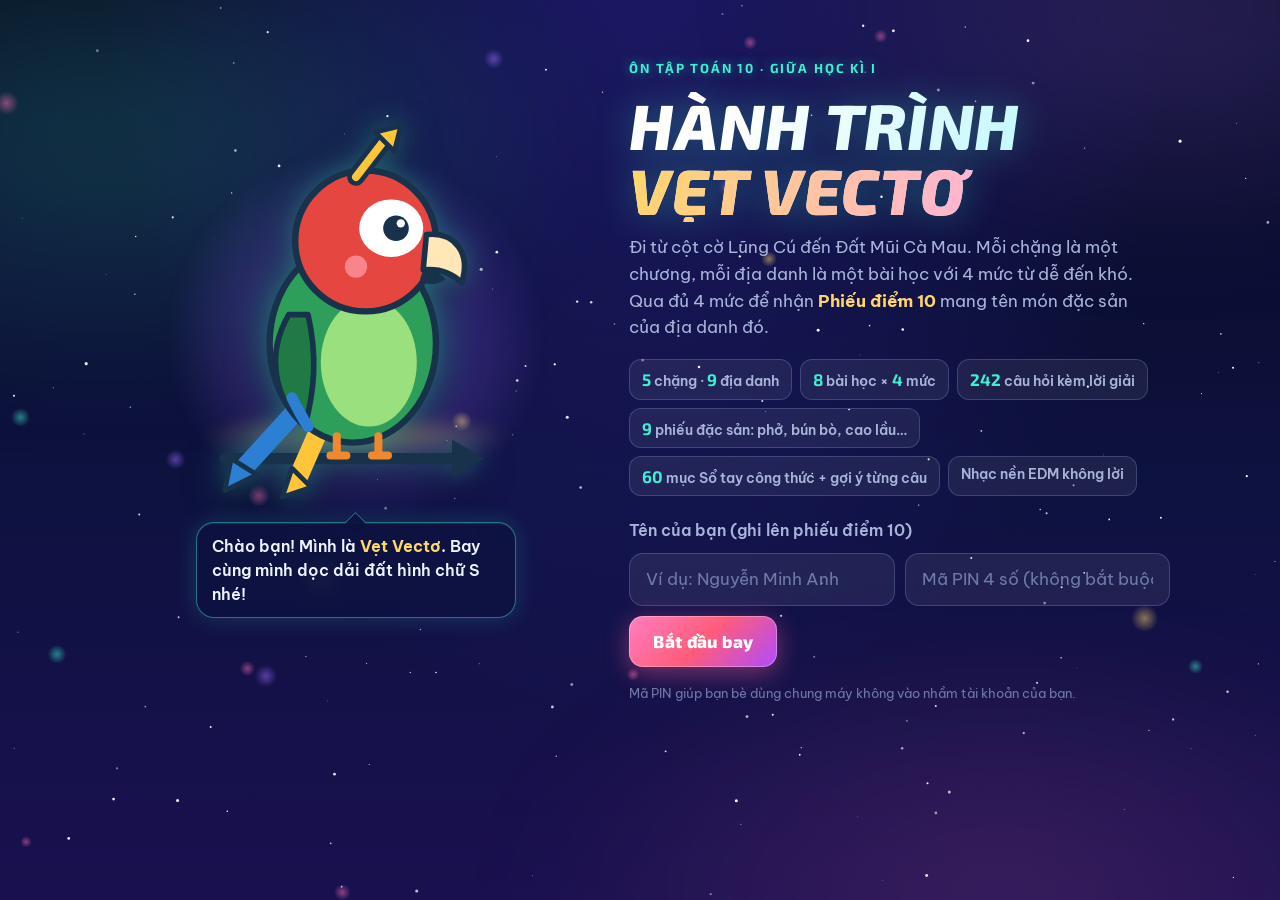
==== commit dff0c63e: "Bỏ ghi nguồn ở chú thích hình minh họa Co-Authored-By: Claude Opus 5.5 <noreply@anthropic.com> Claud" ====
--- a/index.html
+++ b/index.html
@@ -3293,7 +3293,7 @@
   }
   return { forces, hanging, river, planes, balloon };
 })();
-const FIG_SRC = "Hình minh họa · nguồn: phiếu bài tập";
+const FIG_SRC = "Hình minh họa";
 const FIGS = {
   "b5.3.4": { img: "cay-71-5", cap: FIG_SRC, alt: "Chuyên viên đứng cách gốc cây 50 feet, góc nâng lên đỉnh cây 71,5 độ" },
   "b5.3.5": { img: "bo-song-200yd", cap: FIG_SRC, alt: "Cách bờ sông 200 yard, đi 400 yard theo đường thẳng tới mép sông, góc theta với bờ sông" },
@@ -3325,7 +3325,7 @@
   const box = el("figure", { class: "qfig" + (which === "sol" ? " sol" : "") });
   if (name) box.append(el("img", { src: FIG_IMG[name], alt: (which === "sol" ? "Hình lời giải: " : "") + (f.alt || "Hình minh họa") }));
   else box.insertAdjacentHTML("afterbegin", f.svg());
-  box.append(el("figcaption", { text: which === "sol" ? "Hình vẽ trong lời giải · nguồn: phiếu bài tập" : f.cap }));
+  box.append(el("figcaption", { text: which === "sol" ? "Hình vẽ trong lời giải" : f.cap }));
   return box;
 }
 /* ===== Hình cho đề ôn tập (Văn Miếu): mặt phẳng tọa độ, lục giác đều, đo chiều cao tháp ===== */
@@ -3395,7 +3395,7 @@
   if (typeof f === "function") box.insertAdjacentHTML("afterbegin", f());
   else if (FIG_IMG[f]) box.append(el("img", { src: FIG_IMG[f], alt: sol ? "Hình vẽ trong lời giải" : "Hình minh họa" }));
   else return null;
-  box.append(el("figcaption", { text: sol ? "Hình vẽ trong lời giải · nguồn: phiếu bài tập" : (cap || (typeof f === "function" ? "Hình vẽ" : FIG_SRC)) }));
+  box.append(el("figcaption", { text: sol ? "Hình vẽ trong lời giải" : (cap || (typeof f === "function" ? "Hình vẽ" : FIG_SRC)) }));
   return box;
 }
 
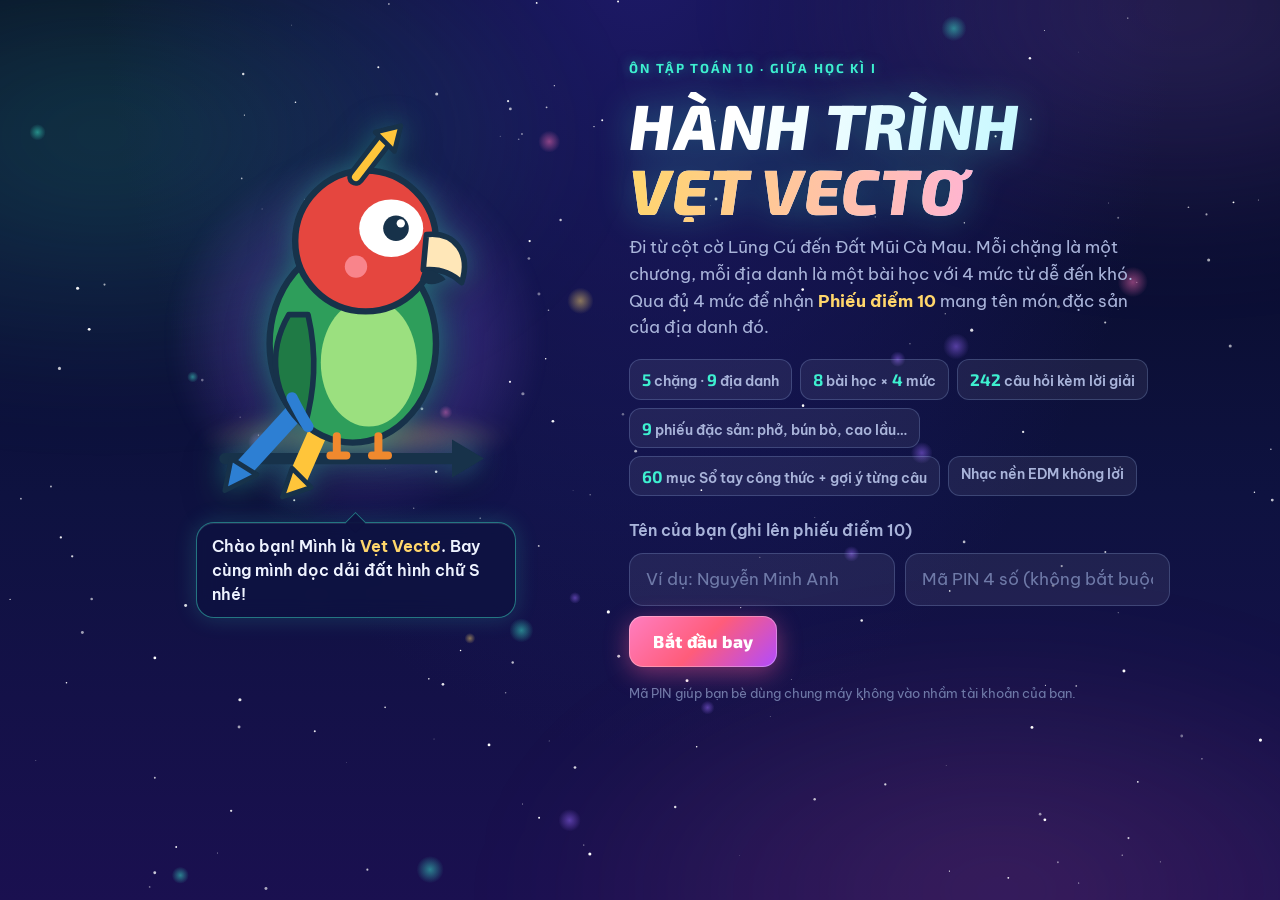
==== commit 479fcdc8: "Bản offline một tệp (nhúng phông chữ) và nút tải trong Cài đặt Co-Authored-By: Claude Opus 5.5 <nore" ====
--- a/index.html
+++ b/index.html
@@ -4823,6 +4823,9 @@
         el("div", { class: "row" }, el("button", { class: "btn small", text: "Khôi phục", onclick: () => {
           try { const o = JSON.parse(decodeURIComponent(escape(atob(restore.value.trim())))); if (!o || typeof o.prog !== "object") throw 0; delete o.v; o.teacher = false; o.teacherLock = 0; S = Object.assign(fresh(), o); save(); closeModal(); goMap(); toast("Đã khôi phục tiến độ của " + (S.name || "bạn") + "."); }
           catch (e) { note.className = "note err"; note.textContent = "Mã không hợp lệ. Hãy dán đúng toàn bộ mã sao lưu."; } } })), note]),
+      location.protocol === "file:" ? null : el("section", {}, [el("h3", { text: "Bản offline" }),
+        el("p", { text: "Tải một tệp duy nhất về máy để chơi khi không có mạng (mở bằng trình duyệt Chrome, Edge, Safari…). Tiến độ ở bản offline lưu riêng; dùng mục \"Chuyển tiến độ sang máy khác\" để mang tiến độ qua lại." }),
+        el("div", { class: "row" }, el("a", { class: "btn small", href: "vetvecto-offline.html", download: "VetVecto-offline.html", text: "Tải bản offline" }))]),
       el("section", {}, [el("h3", { text: "Nhạc nền" }),
         el("p", { text: "Bản EDM không lời tự tổng hợp ngay trong trang. Nhạc tự nhỏ lại khi đang làm bài." }),
         el("div", { class: "vol" }, [el("label", { for: "musicVol", text: "Âm lượng" }), musicVol])]),
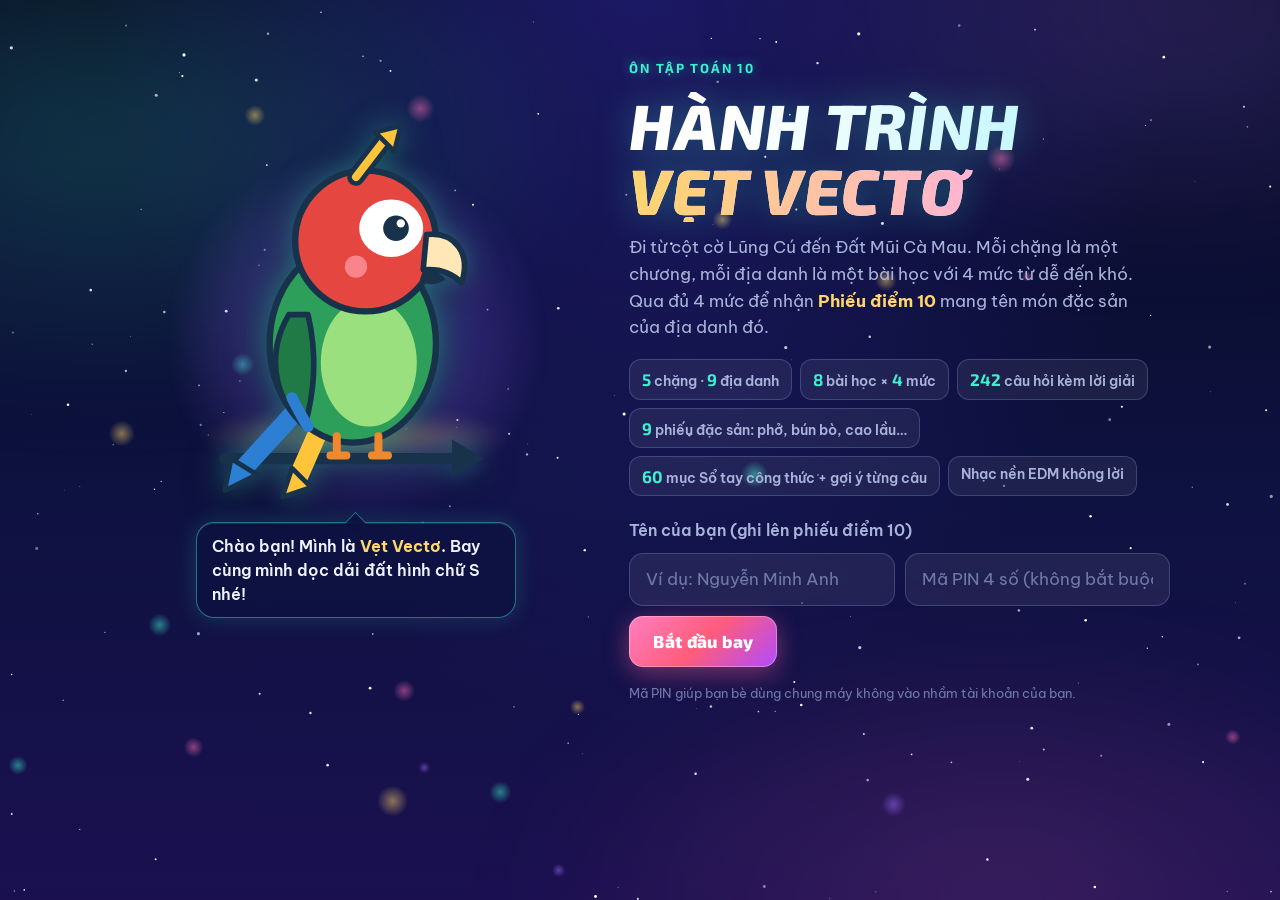
==== commit ac716c98: "Đổi nhãn thành "Ôn tập Toán 10", bỏ "giữa học kì I" Co-Authored-By: Claude Opus 5.5 <noreply@anthrop" ====
--- a/index.html
+++ b/index.html
@@ -4,10 +4,10 @@
 <meta charset="utf-8">
 <meta name="viewport" content="width=device-width,initial-scale=1,viewport-fit=cover">
 <title>Hành trình Vẹt Vectơ · Toán 10</title>
-<meta name="description" content="Game ôn tập Toán 10 giữa học kì I: đi khắp bản đồ Việt Nam cùng Vẹt Vectơ, 4 mức Nhận biết – Vận dụng cao, nhận Phiếu điểm 10 đặc sản.">
+<meta name="description" content="Game ôn tập Toán 10: đi khắp bản đồ Việt Nam cùng Vẹt Vectơ, 4 mức Nhận biết – Vận dụng cao, nhận Phiếu điểm 10 đặc sản.">
 <meta name="theme-color" content="#070A22">
 <meta property="og:title" content="Hành trình Vẹt Vectơ · Toán 10">
-<meta property="og:description" content="Ôn Toán 10 giữa kì I qua 8 địa danh Việt Nam, sổ tay công thức, hộp quẻ học tập.">
+<meta property="og:description" content="Ôn tập Toán 10 qua 8 địa danh Việt Nam, sổ tay công thức, hộp quẻ học tập.">
 <link rel="icon" href="data:image/svg+xml,%3Csvg%20xmlns%3D%22http%3A//www.w3.org/2000/svg%22%20viewBox%3D%220%200%2060%2060%22%3E%3Cpath%20d%3D%22M30%208l4-7%203%208%22%20fill%3D%22%23FFC53A%22%20stroke%3D%22%2317324A%22%20stroke-width%3D%222%22%20stroke-linejoin%3D%22round%22/%3E%3Ccircle%20cx%3D%2228%22%20cy%3D%2232%22%20r%3D%2220%22%20fill%3D%22%23E5463F%22%20stroke%3D%22%2317324A%22%20stroke-width%3D%222.5%22/%3E%3Cellipse%20cx%3D%2235%22%20cy%3D%2228%22%20rx%3D%229%22%20ry%3D%228%22%20fill%3D%22%23fff%22/%3E%3Ccircle%20cx%3D%2236%22%20cy%3D%2228%22%20r%3D%223.4%22%20fill%3D%22%2317324A%22/%3E%3Cpath%20d%3D%22M44%2030c8%200%2012%206%209%2012-3-3-6-4-10-3z%22%20fill%3D%22%23FFE7B8%22%20stroke%3D%22%2317324A%22%20stroke-width%3D%222.2%22%20stroke-linejoin%3D%22round%22/%3E%3C/svg%3E">
 <style>[hidden]{display:none!important}body{margin:0}</style>
 </head>
@@ -1021,7 +1021,7 @@
       <div class="bubble">Chào bạn! Mình là <b>Vẹt Vectơ</b>. Bay cùng mình dọc dải đất hình chữ S nhé!</div>
     </div>
     <div>
-      <p class="eyebrow">Ôn tập Toán 10 · Giữa học kì I</p>
+      <p class="eyebrow">Ôn tập Toán 10</p>
       <h1>Hành trình <em>Vẹt Vectơ</em></h1>
       <p class="lead">Đi từ cột cờ Lũng Cú đến Đất Mũi Cà Mau. Mỗi chặng là một chương, mỗi địa danh là một bài học với 4 mức từ dễ đến khó. Qua đủ 4 mức để nhận <b>Phiếu điểm 10</b> mang tên món đặc sản của địa danh đó.</p>
       <ul class="facts">
@@ -2822,7 +2822,7 @@
 const ESSAY_BY = {};
 for (const l in ESSAYS) ESSAYS[l].forEach((e, k) => { e.key = e.id; e.lesson = l; e.idx = k; ESSAY_BY[e.key] = e; });
 
-/* ===== ĐỀ ÔN TẬP GIỮA HỌC KÌ I · VĂN MIẾU – QUỐC TỬ GIÁM =====
+/* ===== ĐỀ ÔN TẬP TOÁN 10 · VĂN MIẾU – QUỐC TỬ GIÁM =====
    Ma trận theo đề mẫu (90 phút): Phần I 12 câu trắc nghiệm (3 điểm), Phần II 2 câu đúng/sai (2 điểm),
    Phần III 4 câu trả lời ngắn (2 điểm), Phần IV 3 câu tự luận (3 điểm).
    Câu hỏi chọn từ phần bài tập vận dụng / nâng cao của các phiếu bài học và file "BÀI TẬP NÂNG CAO";
@@ -2830,9 +2830,9 @@
    Câu: mc(q, [đúng, sai, sai, sai], e) · tf(q, [[ý, đúng/sai]×4], e) · num(q, đáp số, e, sai số) · tl: { q, parts: [{ q, s, ans }] }
    fig: tên ảnh trong src/fig (không có đuôi) hoặc hàm trả về SVG; figSol: hình hiện kèm lời giải. */
 const EXAM_LOC = {
-  id: "exam", no: 11, short: "Văn Miếu", place: "Văn Miếu – Quốc Tử Giám", topic: "Đề ôn tập giữa học kì I", icon: "lm-vanmieu",
+  id: "exam", no: 11, short: "Văn Miếu", place: "Văn Miếu – Quốc Tử Giám", topic: "Đề ôn tập Toán 10", icon: "lm-vanmieu",
   x: 206, y: 222,
-  note: "Văn Miếu – Quốc Tử Giám là trường đại học đầu tiên của Việt Nam (1076). 82 bia tiến sĩ khắc tên những người đỗ đạt. Đây là trường thi của Vẹt: 4 đề ôn tập theo đúng ma trận đề giữa kì.",
+  note: "Văn Miếu – Quốc Tử Giám là trường đại học đầu tiên của Việt Nam (1076). 82 bia tiến sĩ khắc tên những người đỗ đạt. Đây là trường thi của Vẹt: 4 đề ôn tập theo đúng ma trận đề kiểm tra.",
   food: { name: "Bánh cốm Hàng Than", icon: "fd-com", line: "Bánh cốm xanh dẻo thơm mùi lá dong, nhân đậu xanh dừa, quà Hà Nội cho người đỗ đạt.", exam: true },
 };
 const EXAM_MIN = 90, EXAM_PASS = 5.5; // phút làm bài · điểm trắc nghiệm (I–III, tối đa 7) để tính là "đạt"
@@ -3407,7 +3407,7 @@
   { no: 2, roman: "II", region: "Hà Nội – Quảng Ninh", title: "Chương II. Bất phương trình và hệ bất phương trình bậc nhất hai ẩn" },
   { no: 3, roman: "III", region: "Miền Trung", title: "Chương III. Hệ thức lượng trong tam giác" },
   { no: 4, roman: "IV", region: "Tây Nguyên – Nam Trung Bộ", title: "Chương IV. Vectơ" },
-  { no: 5, roman: "", region: "Đất Mũi", title: "Thử thách tổng hợp giữa kì I" },
+  { no: 5, roman: "", region: "Đất Mũi", title: "Thử thách tổng hợp" },
 ];
 const STAGES = [
   { id: "b1", no: 1, ch: 1, short: "Lũng Cú", place: "Cột cờ Lũng Cú", topic: "Bài 1. Mệnh đề", icon: "lm-flag", x: 223, y: 46, side: "r",
@@ -3450,7 +3450,7 @@
     say: "Ra biển nào! Gió đẩy một hướng, sóng đẩy một hướng, cộng lại xem thuyền đi đâu.",
     tip: R`Quy tắc ba điểm: \(\overrightarrow{AB}+\overrightarrow{BC}=\overrightarrow{AC}\). Hình bình hành ABCD: \(\overrightarrow{AB}+\overrightarrow{AD}=\overrightarrow{AC}\). Hiệu: \(\overrightarrow{OB}-\overrightarrow{OA}=\overrightarrow{AB}\).`,
     food: { name: "Bún chả cá Nha Trang", icon: "fd-bunchaca", line: "Nước dùng ngọt từ cá biển, chả cá chiên vàng thái miếng, thêm chút rau thơm." } },
-  { id: "boss", no: 9, ch: 5, short: "Cà Mau", place: "Mũi Cà Mau", topic: "Thử thách tổng hợp giữa kì I", icon: "lm-cape", x: 200, y: 925, side: "r",
+  { id: "boss", no: 9, ch: 5, short: "Cà Mau", place: "Mũi Cà Mau", topic: "Thử thách tổng hợp", icon: "lm-cape", x: 200, y: 925, side: "r",
     note: "Đất Mũi là điểm cực Nam trên đất liền. 10 câu trộn từ cả 8 bài, mức Thông hiểu đến Vận dụng cao.",
     say: "Chặng cuối rồi! Trộn đủ cả 8 bài, giữ chắc trái tim nhé!",
     tip: R`10 câu trộn từ cả 8 bài. Nên luyện chắc mức 3 (Vận dụng) ở các địa danh trước khi thử sức. Vượt qua để nhận Phiếu điểm 10 vàng.`,
@@ -3920,7 +3920,7 @@
   return el("div", { class: "ticket" + (gold ? " gold" : "") + (secret ? " secret" : "") + (exam ? " exam" : "") + (reveal ? " reveal" : "") }, [
     el("span", { class: "rar", text: secret ? "BÍ ẨN" : gold ? "HUYỀN THOẠI" : exam ? "TRẠNG NGUYÊN" : "SIÊU HIẾM" }),
     el("div", { class: "t-head", text: secret ? "PHIẾU ĐIỂM 10 BÍ ẨN" : gold ? "PHIẾU ĐIỂM 10 VÀNG" : "PHIẾU ĐIỂM 10" }),
-    el("div", { class: "t-sub", text: "Hành trình Vẹt Vectơ · Toán 10 · Giữa học kì I" }),
+    el("div", { class: "t-sub", text: "Hành trình Vẹt Vectơ · Ôn tập Toán 10" }),
     el("div", { class: "t-prize" }, [
       el("div", { class: "t-food" }, icon(s.food.icon)),
       el("div", { class: "ten", html: `<span class="ten-cap">ĐIỂM</span><b>10</b><span class="ten-stars">★★★</span>` })]),
@@ -3928,7 +3928,7 @@
     el("p", { class: "t-line", text: s.food.line }),
     el("div", { class: "t-sub", style: "margin-top:8px", text: "Trao tặng cho" }),
     el("div", { class: "t-name", text: S.name || "Nhà thám hiểm" }),
-    el("p", { class: "t-for", text: exam ? `Đã hoàn thành cả ${EXAMS.length} đề ôn tập giữa học kì I tại Văn Miếu – Quốc Tử Giám, mỗi đề đạt từ ${fmtPt(EXAM_PASS)}/7 điểm phần trắc nghiệm trở lên.` : secret ? `Đã tìm ra bản đồ ẩn và chinh phục cả ${essayList().length} bài tự luận Vận dụng cao trong Hang Sơn Đoòng.` : gold ? "Đã vượt qua Thử thách tổng hợp tại Đất Mũi Cà Mau, hoàn thành trọn hành trình 8 bài học từ Bắc vào Nam." : `Đã chinh phục ${s.place}: ${s.topic}, vượt qua cả 4 mức Nhận biết, Thông hiểu, Vận dụng, Vận dụng cao.` }),
+    el("p", { class: "t-for", text: exam ? `Đã hoàn thành cả ${EXAMS.length} đề ôn tập Toán 10 tại Văn Miếu – Quốc Tử Giám, mỗi đề đạt từ ${fmtPt(EXAM_PASS)}/7 điểm phần trắc nghiệm trở lên.` : secret ? `Đã tìm ra bản đồ ẩn và chinh phục cả ${essayList().length} bài tự luận Vận dụng cao trong Hang Sơn Đoòng.` : gold ? "Đã vượt qua Thử thách tổng hợp tại Đất Mũi Cà Mau, hoàn thành trọn hành trình 8 bài học từ Bắc vào Nam." : `Đã chinh phục ${s.place}: ${s.topic}, vượt qua cả 4 mức Nhận biết, Thông hiểu, Vận dụng, Vận dụng cao.` }),
     el("div", { class: "t-foot" }, [
       el("div", {}, [document.createTextNode("Ngày nhận: " + d), el("br"), document.createTextNode("Mã phiếu: VV" + s.no + "-" + hash((S.name || "") + id + date))]),
       el("div", { class: "sign" }, [icon("parrot-head"), document.createTextNode("Vẹt Vectơ")])])]);
@@ -4491,7 +4491,7 @@
   draw(); openModal(m);
 }
 /* ================= ĐỀ ÔN TẬP · VĂN MIẾU – QUỐC TỬ GIÁM =================
-   4 đề theo ma trận đề giữa kì (src/exams.js). Học sinh làm như một tờ đề 90 phút, nộp bài để chấm Phần I–III;
+   4 đề theo ma trận đề kiểm tra (src/exams.js). Học sinh làm như một tờ đề 90 phút, nộp bài để chấm Phần I–III;
    Phần IV làm ra giấy, mở lời giải bằng hạt (giáo viên xem miễn phí) rồi tự chấm. Bài làm dở được lưu ở S.exam.cur. */
 const examState = () => (S.exam = Object.assign({ cur: {}, res: {}, best: {}, seen: {}, paid: {} }, S.exam || {}));
 const examById = id => EXAMS.find(e => e.id === id);
@@ -4615,7 +4615,7 @@
     top.append(el("div", { class: "clock", title: "Thời gian còn lại" }, [icon("i-clock"), el("span", { id: "examClock" })]),
       el("button", { class: "btn small red", text: "Nộp bài", onclick: () => submitExam(false) }));
   } else top.append(el("button", { class: "btn small ghost", text: mode === "key" ? "Về Văn Miếu" : "Làm lại đề", onclick: () => mode === "key" ? leaveExam() : startExam(ex.id) }));
-  paper.append(el("header", { class: "ph" }, [el("div", { class: "ph-k", text: "ĐỀ ÔN TẬP GIỮA HỌC KÌ I – TOÁN 10" }), el("h2", { text: ex.title.toUpperCase() }),
+  paper.append(el("header", { class: "ph" }, [el("div", { class: "ph-k", text: "ĐỀ ÔN TẬP TOÁN 10" }), el("h2", { text: ex.title.toUpperCase() }),
     el("p", { text: `Thời gian làm bài: ${EXAM_MIN} phút · Phần I–III chấm tự động, Phần IV làm ra giấy rồi tự chấm theo lời giải.` })]));
   if (res) paper.append(examScoreCard(ex, res, g));
   /* Phần I */
